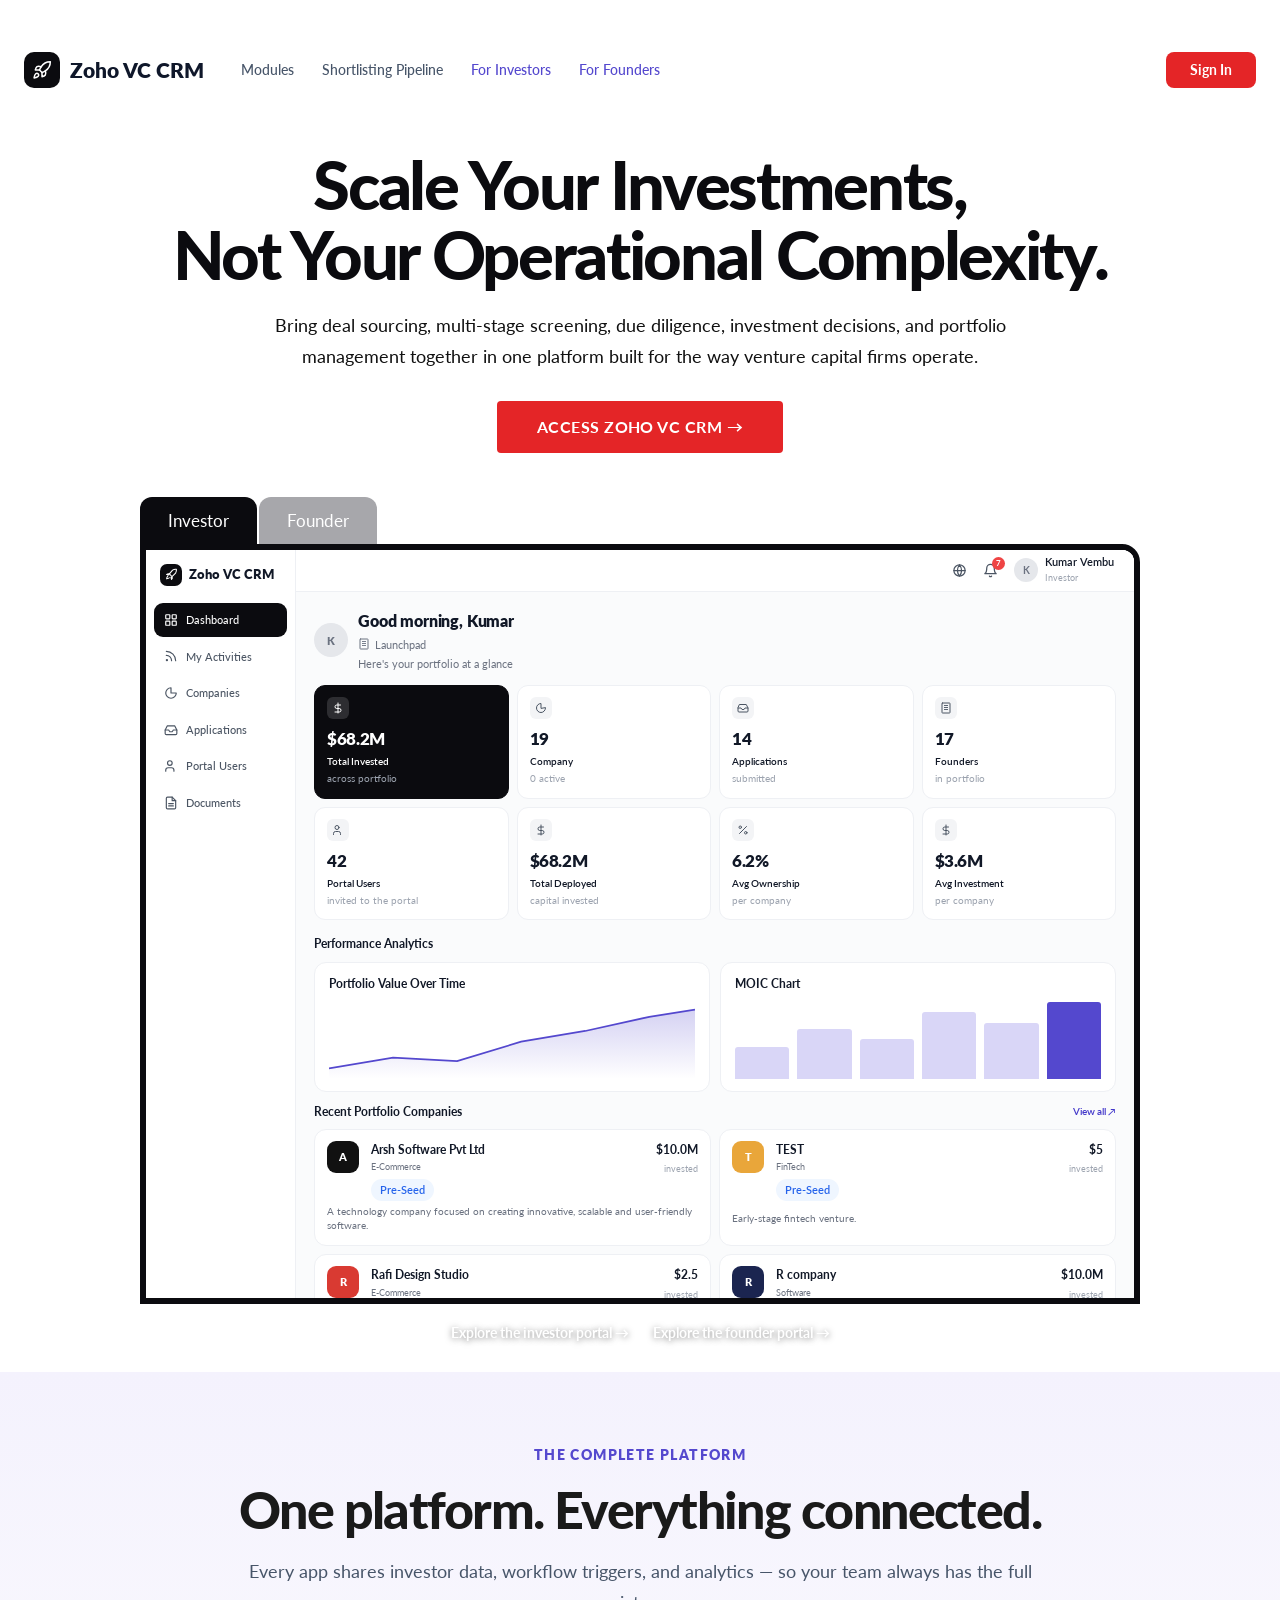
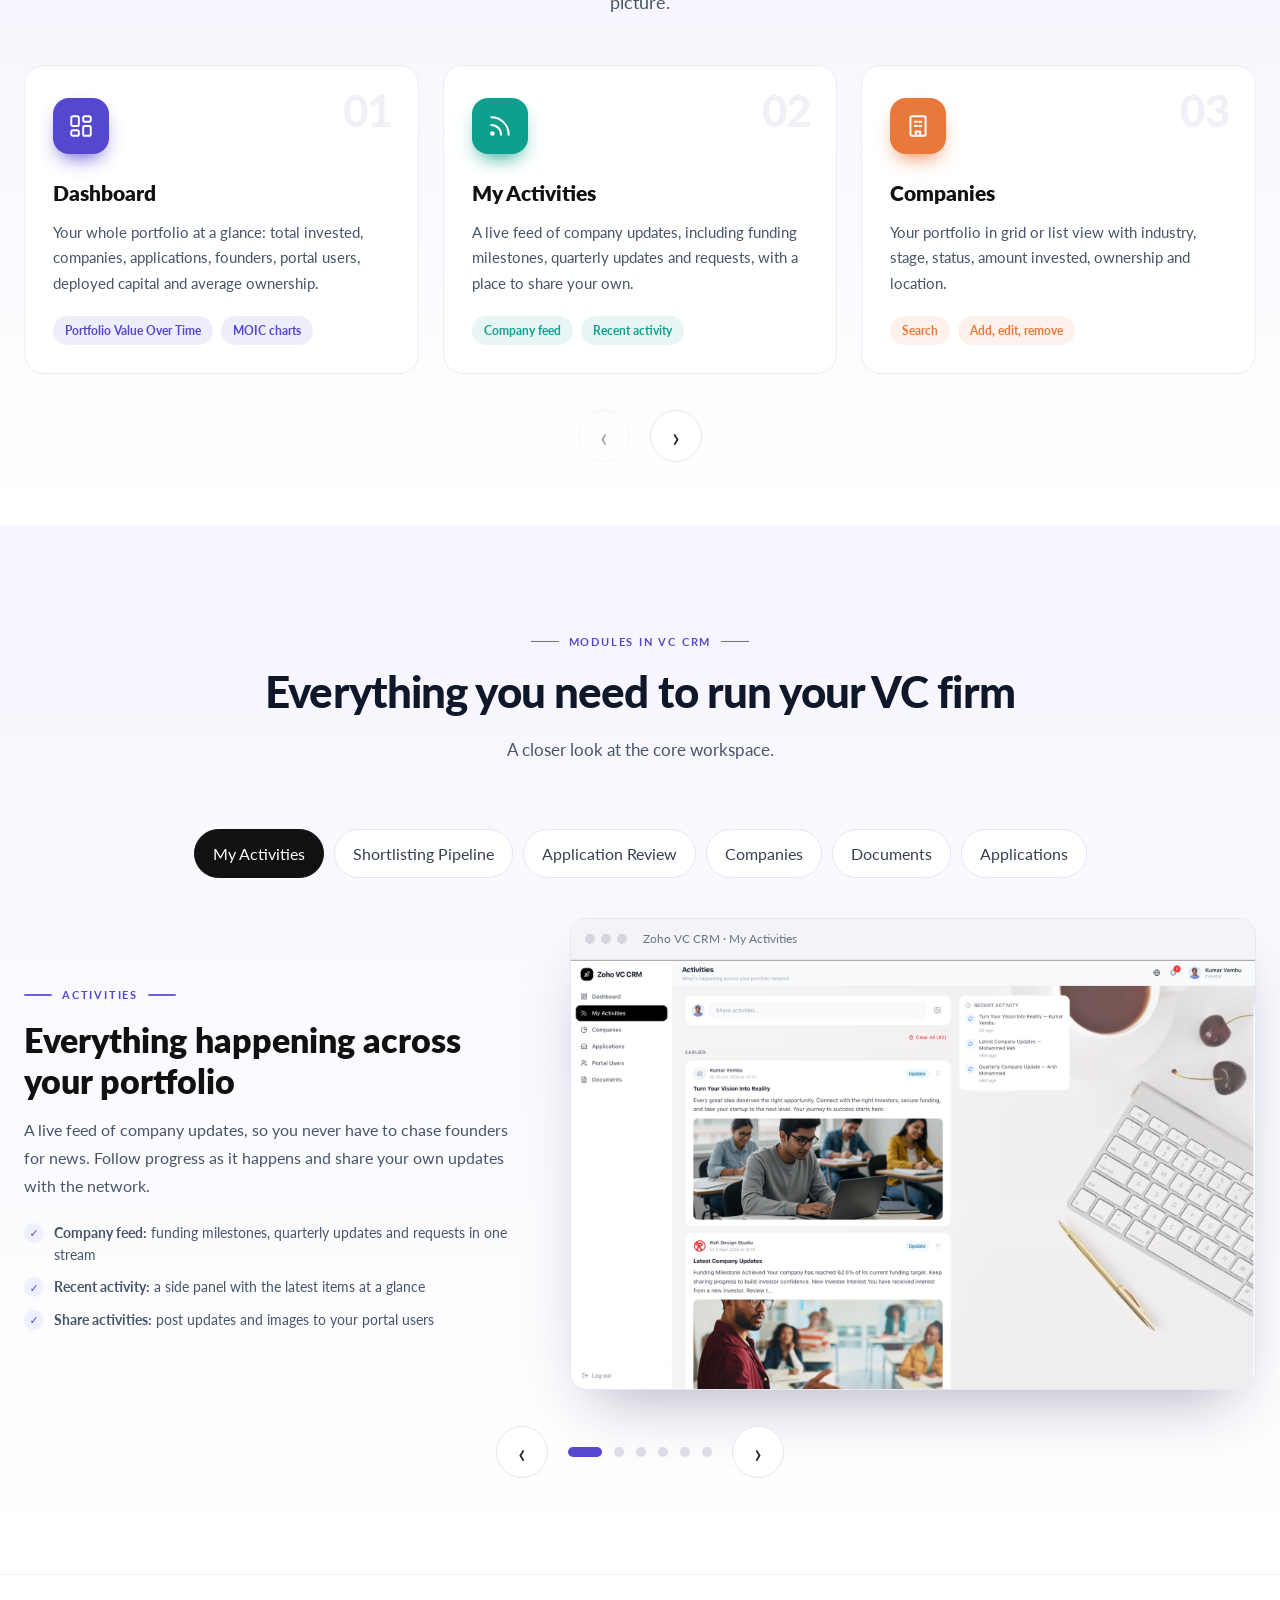
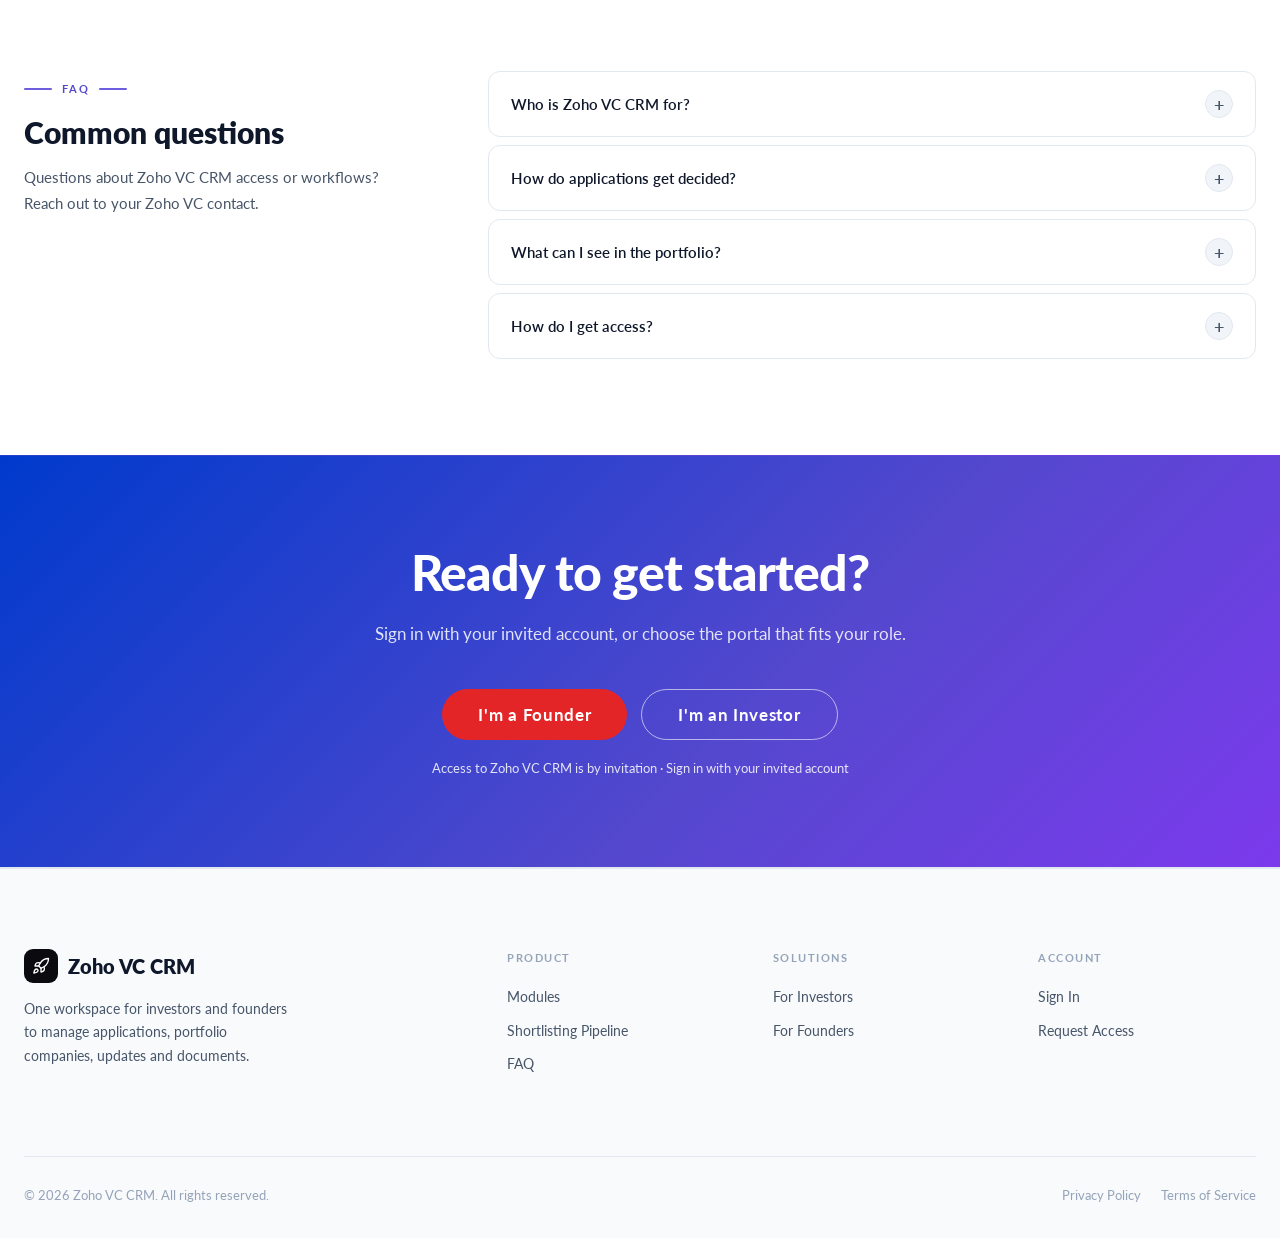
==== index.html @ ffb7dbb5 "Show all modules in horizontal carousel under One platform heading Co-Authored-By: Claude Sonnet 5.5" ====
<!DOCTYPE html>
<html lang="en">
<head>
  <meta charset="UTF-8" />
  <meta name="viewport" content="width=device-width, initial-scale=1.0" />
  <title>Zoho VC CRM — Investor & Founder Portal</title>
  <meta name="description" content="Zoho VC CRM brings applications, a three-level shortlisting pipeline, portfolio companies, activities and documents into one workspace for investors and founders." />
  <link rel="preconnect" href="https://fonts.googleapis.com" />
  <link rel="preconnect" href="https://fonts.gstatic.com" crossorigin />
  <link href="https://fonts.googleapis.com/css2?family=Lato:wght@300;400;700;900&family=Inter:wght@400;500;600;700;800&display=swap" rel="stylesheet" />
  <link rel="stylesheet" href="styles.css?v=13" />
  <link rel="stylesheet" href="product.css?v=13" />
  <link rel="stylesheet" href="theme.css?v=15" />
</head>
<body class="">
<header class="navbar" role="banner">
  <div class="container nav-inner">
    <a href="index.html" class="nav-logo"><span class="nav-logo-mark"><svg viewBox="0 0 24 24" fill="none" stroke="#fff" stroke-width="1.8" stroke-linecap="round" stroke-linejoin="round"><path d="M4.5 16.5c-1.5 1.3-2 5-2 5s3.7-.5 5-2c.7-.8.7-2.1-.1-2.9a2.2 2.2 0 0 0-2.9-.1z"/><path d="m12 15-3-3a22 22 0 0 1 2-3.9A12.9 12.9 0 0 1 22 2c0 2.7-.8 7.5-6 11a22 22 0 0 1-4 2z"/><path d="M9 12H4s.6-3 2-4c1.6-1.1 5 0 5 0M12 15v5s3-.6 4-2c1.1-1.6 0-5 0-5"/></svg></span>Zoho VC CRM</a>
    <nav class="nav-links" aria-label="Main navigation">
      <a href="index.html#modules" class="nav-link">Modules</a>
      <a href="index.html#modules" class="nav-link">Shortlisting Pipeline</a>
      <a href="investors.html" class="nav-link investor">For Investors</a>
      <a href="founders.html" class="nav-link founder">For Founders</a>
    </nav>
    <div class="nav-actions">
      <a href="#" class="btn btn-primary">Sign In</a>
    </div>
    <button class="nav-hamburger" aria-label="Open navigation" aria-expanded="false"><span></span><span></span><span></span></button>
  </div>
</header>
<div class="mobile-drawer" aria-hidden="true">
  <a href="index.html#modules" class="mobile-nav-link">Modules</a>
  <a href="index.html#modules" class="mobile-nav-link">Shortlisting Pipeline</a>
  <a href="investors.html" class="mobile-nav-link">For Investors</a>
  <a href="founders.html" class="mobile-nav-link">For Founders</a>
  <div class="mobile-divider"></div>
  <div class="mobile-actions"><a href="#" class="btn btn-primary">Sign In</a></div>
</div>

<section class="hero hero-photo" aria-labelledby="hero-title"><div class="container">
  <div class="hero-copy hero-center">
    <h1 class="hero-title" id="hero-title">Scale Your Investments,<br>Not Your Operational Complexity.</h1>
    <p class="hero-desc">Bring deal sourcing, multi-stage screening, due diligence, investment decisions, and portfolio management together in one platform built for the way venture capital firms operate.</p>
    <div class="hero-actions"><a href="https://zohovccrm.onslate.in/" target="_blank" rel="noopener" class="btn btn-primary btn-lg">ACCESS ZOHO VC CRM &rarr;</a></div>
  </div>
  <div class="hero-showcase">
    <div class="hero-tabs" role="tablist"><button type="button" class="on" data-hero-tab="inv">Investor</button><button type="button" data-hero-tab="fnd">Founder</button></div>
    <div class="hero-frame"><div data-hero-panel="inv"><div class="vc"><aside class="vc-side"><div class="vc-brand"><span class="vc-logo"><svg viewBox="0 0 24 24" width="13" height="13" fill="none" stroke="#fff" stroke-width="2" stroke-linecap="round" stroke-linejoin="round" aria-hidden="true"><path d="M5 15c-1.5 1.3-2 5-2 5s3.7-.5 5-2M14 4c3-2 7-1.5 7-1.5S21.5 6.5 19.5 9.5L13 16l-5-5zM9 11l-3-.5L3 12l4 1M13 16l.5 3L12 21l-1-4"/></svg></span>Zoho VC CRM</div><div class="vc-nav on"><svg viewBox="0 0 24 24" width="14" height="14" fill="none" stroke="currentColor" stroke-width="2" stroke-linecap="round" stroke-linejoin="round" aria-hidden="true"><rect x="3" y="3" width="7" height="7" rx="1"/><rect x="14" y="3" width="7" height="7" rx="1"/><rect x="3" y="14" width="7" height="7" rx="1"/><rect x="14" y="14" width="7" height="7" rx="1"/></svg>Dashboard</div><div class="vc-nav"><svg viewBox="0 0 24 24" width="14" height="14" fill="none" stroke="currentColor" stroke-width="2" stroke-linecap="round" stroke-linejoin="round" aria-hidden="true"><path d="M4 11a9 9 0 019 9M4 4a16 16 0 0116 16"/><circle cx="5" cy="19" r="1"/></svg>My Activities</div><div class="vc-nav"><svg viewBox="0 0 24 24" width="14" height="14" fill="none" stroke="currentColor" stroke-width="2" stroke-linecap="round" stroke-linejoin="round" aria-hidden="true"><path d="M21 12A9 9 0 1112 3v9z"/></svg>Companies</div><div class="vc-nav"><svg viewBox="0 0 24 24" width="14" height="14" fill="none" stroke="currentColor" stroke-width="2" stroke-linecap="round" stroke-linejoin="round" aria-hidden="true"><path d="M22 12h-6l-2 3h-4l-2-3H2"/><path d="M5.5 5h13l3.5 7v6a2 2 0 01-2 2H4a2 2 0 01-2-2v-6z"/></svg>Applications</div><div class="vc-nav"><svg viewBox="0 0 24 24" width="14" height="14" fill="none" stroke="currentColor" stroke-width="2" stroke-linecap="round" stroke-linejoin="round" aria-hidden="true"><path d="M17 21v-2a4 4 0 00-4-4H7a4 4 0 00-4 4v2"/><circle cx="10" cy="7" r="4"/></svg>Portal Users</div><div class="vc-nav"><svg viewBox="0 0 24 24" width="14" height="14" fill="none" stroke="currentColor" stroke-width="2" stroke-linecap="round" stroke-linejoin="round" aria-hidden="true"><path d="M14 2H6a2 2 0 00-2 2v16a2 2 0 002 2h12a2 2 0 002-2V8z"/><path d="M14 2v6h6M8 13h8M8 17h8"/></svg>Documents</div><div class="vc-logout"><svg viewBox="0 0 24 24" width="14" height="14" fill="none" stroke="currentColor" stroke-width="2" stroke-linecap="round" stroke-linejoin="round" aria-hidden="true"><path d="M9 21H5a2 2 0 01-2-2V5a2 2 0 012-2h4M16 17l5-5-5-5M21 12H9"/></svg>Log out</div></aside><div class="vc-main"><div class="vc-top"><span class="vc-ico"><svg viewBox="0 0 24 24" width="15" height="15" fill="none" stroke="currentColor" stroke-width="2" stroke-linecap="round" stroke-linejoin="round" aria-hidden="true"><circle cx="12" cy="12" r="9"/><path d="M3 12h18M12 3a14 14 0 010 18M12 3a14 14 0 000 18"/></svg></span><span class="vc-ico"><svg viewBox="0 0 24 24" width="15" height="15" fill="none" stroke="currentColor" stroke-width="2" stroke-linecap="round" stroke-linejoin="round" aria-hidden="true"><path d="M18 8a6 6 0 10-12 0c0 7-3 9-3 9h18s-3-2-3-9M13.7 21a2 2 0 01-3.4 0"/></svg><span class="vc-badge">7</span></span><span class="vc-user"><span class="vc-av">K</span><span><b>Kumar Vembu</b><small>Investor</small></span></span></div>
<div class="vc-body"><div class="vc-greet"><span class="vc-avbig">K</span><div><h4>Good morning, Kumar</h4><p><svg viewBox="0 0 24 24" width="12" height="12" fill="none" stroke="currentColor" stroke-width="2" stroke-linecap="round" stroke-linejoin="round" aria-hidden="true"><rect x="4" y="2" width="16" height="20" rx="1"/><path d="M9 7h2M13 7h2M9 11h2M13 11h2M9 15h2M13 15h2"/></svg>Launchpad</p><p class="vc-g2">Here's your portfolio at a glance</p></div></div>
<div class="vc-kpis"><div class="vc-kpi dark"><span class="vc-kicon"><svg viewBox="0 0 24 24" width="12" height="12" fill="none" stroke="currentColor" stroke-width="2" stroke-linecap="round" stroke-linejoin="round" aria-hidden="true"><path d="M12 2v20M17 6H9.5a3.5 3.5 0 000 7h5a3.5 3.5 0 010 7H6"/></svg></span><b>$68.2M</b><em>Total Invested</em><span>across portfolio</span></div><div class="vc-kpi"><span class="vc-kicon"><svg viewBox="0 0 24 24" width="12" height="12" fill="none" stroke="currentColor" stroke-width="2" stroke-linecap="round" stroke-linejoin="round" aria-hidden="true"><path d="M21 12A9 9 0 1112 3v9z"/></svg></span><b>19</b><em>Company</em><span>0 active</span></div><div class="vc-kpi"><span class="vc-kicon"><svg viewBox="0 0 24 24" width="12" height="12" fill="none" stroke="currentColor" stroke-width="2" stroke-linecap="round" stroke-linejoin="round" aria-hidden="true"><path d="M22 12h-6l-2 3h-4l-2-3H2"/><path d="M5.5 5h13l3.5 7v6a2 2 0 01-2 2H4a2 2 0 01-2-2v-6z"/></svg></span><b>14</b><em>Applications</em><span>submitted</span></div><div class="vc-kpi"><span class="vc-kicon"><svg viewBox="0 0 24 24" width="12" height="12" fill="none" stroke="currentColor" stroke-width="2" stroke-linecap="round" stroke-linejoin="round" aria-hidden="true"><rect x="4" y="2" width="16" height="20" rx="1"/><path d="M9 7h2M13 7h2M9 11h2M13 11h2M9 15h2M13 15h2"/></svg></span><b>17</b><em>Founders</em><span>in portfolio</span></div><div class="vc-kpi"><span class="vc-kicon"><svg viewBox="0 0 24 24" width="12" height="12" fill="none" stroke="currentColor" stroke-width="2" stroke-linecap="round" stroke-linejoin="round" aria-hidden="true"><path d="M17 21v-2a4 4 0 00-4-4H7a4 4 0 00-4 4v2"/><circle cx="10" cy="7" r="4"/></svg></span><b>42</b><em>Portal Users</em><span>invited to the portal</span></div><div class="vc-kpi"><span class="vc-kicon"><svg viewBox="0 0 24 24" width="12" height="12" fill="none" stroke="currentColor" stroke-width="2" stroke-linecap="round" stroke-linejoin="round" aria-hidden="true"><path d="M12 2v20M17 6H9.5a3.5 3.5 0 000 7h5a3.5 3.5 0 010 7H6"/></svg></span><b>$68.2M</b><em>Total Deployed</em><span>capital invested</span></div><div class="vc-kpi"><span class="vc-kicon"><svg viewBox="0 0 24 24" width="12" height="12" fill="none" stroke="currentColor" stroke-width="2" stroke-linecap="round" stroke-linejoin="round" aria-hidden="true"><path d="M19 5L5 19"/><circle cx="6.5" cy="6.5" r="2.5"/><circle cx="17.5" cy="17.5" r="2.5"/></svg></span><b>6.2%</b><em>Avg Ownership</em><span>per company</span></div><div class="vc-kpi"><span class="vc-kicon"><svg viewBox="0 0 24 24" width="12" height="12" fill="none" stroke="currentColor" stroke-width="2" stroke-linecap="round" stroke-linejoin="round" aria-hidden="true"><path d="M12 2v20M17 6H9.5a3.5 3.5 0 000 7h5a3.5 3.5 0 010 7H6"/></svg></span><b>$3.6M</b><em>Avg Investment</em><span>per company</span></div></div>
<div class="vc-h plain">Performance Analytics</div>
<div class="vc-two even"><div class="vc-card"><div class="vc-ch"><span>Portfolio Value Over Time</span></div>
<svg class="vc-chart" viewBox="0 0 400 90" preserveAspectRatio="none"><defs><linearGradient id="vg2" x1="0" y1="0" x2="0" y2="1"><stop offset="0" stop-color="#5448CE" stop-opacity=".25"/><stop offset="1" stop-color="#5448CE" stop-opacity="0"/></linearGradient></defs><path d="M0 78 L70 66 L140 70 L210 48 L280 36 L350 20 L400 12 L400 90 L0 90Z" fill="url(#vg2)"/><path d="M0 78 L70 66 L140 70 L210 48 L280 36 L350 20 L400 12" fill="none" stroke="#5448CE" stroke-width="2"/></svg></div>
<div class="vc-card"><div class="vc-ch"><span>MOIC Chart</span></div><div class="vc-bars moic"><i style="height:40%"></i><i style="height:62%"></i><i style="height:50%"></i><i style="height:84%"></i><i style="height:70%"></i><i class="hot" style="height:96%"></i></div></div></div>
<div class="vc-h plain">Recent Portfolio Companies<a>View all ↗</a></div>
<div class="vc-cos"><div class="vc-co"><span class="vc-cl" style="background:#111">A</span><div class="vc-cm"><b>Arsh Software Pvt Ltd</b><small>E-Commerce</small><span class="tag preseed">Pre-Seed</span></div><div class="vc-amt"><b>$10.0M</b><small>invested</small></div><p>A technology company focused on creating innovative, scalable and user-friendly software.</p></div><div class="vc-co"><span class="vc-cl" style="background:#E9A63A">T</span><div class="vc-cm"><b>TEST</b><small>FinTech</small><span class="tag preseed">Pre-Seed</span></div><div class="vc-amt"><b>$5</b><small>invested</small></div><p>Early-stage fintech venture.</p></div><div class="vc-co"><span class="vc-cl" style="background:#D93A32">R</span><div class="vc-cm"><b>Rafi Design Studio</b><small>E-Commerce</small><span class="tag seriesa">Series A</span></div><div class="vc-amt"><b>$2.5</b><small>invested</small></div><p>A creative design studio building strong, modern and memorable digital experiences.</p></div><div class="vc-co"><span class="vc-cl" style="background:#1B2550">R</span><div class="vc-cm"><b>R company</b><small>Software</small><span class="tag preseed">Pre-Seed</span></div><div class="vc-amt"><b>$10.0M</b><small>invested</small></div><p>A software company creating innovative digital products and solutions.</p></div></div>
</div></div></div></div><div data-hero-panel="fnd" hidden><div class="vc"><aside class="vc-side"><div class="vc-brand"><span class="vc-logo"><svg viewBox="0 0 24 24" width="13" height="13" fill="none" stroke="#fff" stroke-width="2" stroke-linecap="round" stroke-linejoin="round" aria-hidden="true"><path d="M5 15c-1.5 1.3-2 5-2 5s3.7-.5 5-2M14 4c3-2 7-1.5 7-1.5S21.5 6.5 19.5 9.5L13 16l-5-5zM9 11l-3-.5L3 12l4 1M13 16l.5 3L12 21l-1-4"/></svg></span>Zoho VC CRM</div><div class="vc-nav on"><svg viewBox="0 0 24 24" width="14" height="14" fill="none" stroke="currentColor" stroke-width="2" stroke-linecap="round" stroke-linejoin="round" aria-hidden="true"><path d="M3 11l9-8 9 8v10a1 1 0 01-1 1h-5v-7H9v7H4a1 1 0 01-1-1z"/></svg>Dashboard</div><div class="vc-nav"><svg viewBox="0 0 24 24" width="14" height="14" fill="none" stroke="currentColor" stroke-width="2" stroke-linecap="round" stroke-linejoin="round" aria-hidden="true"><path d="M4 11a9 9 0 019 9M4 4a16 16 0 0116 16"/><circle cx="5" cy="19" r="1"/></svg>My Activities</div><div class="vc-nav"><svg viewBox="0 0 24 24" width="14" height="14" fill="none" stroke="currentColor" stroke-width="2" stroke-linecap="round" stroke-linejoin="round" aria-hidden="true"><path d="M22 12h-6l-2 3h-4l-2-3H2"/><path d="M5.5 5h13l3.5 7v6a2 2 0 01-2 2H4a2 2 0 01-2-2v-6z"/></svg>Applications</div><div class="vc-nav"><svg viewBox="0 0 24 24" width="14" height="14" fill="none" stroke="currentColor" stroke-width="2" stroke-linecap="round" stroke-linejoin="round" aria-hidden="true"><rect x="4" y="2" width="16" height="20" rx="1"/><path d="M9 7h2M13 7h2M9 11h2M13 11h2M9 15h2M13 15h2"/></svg>Company</div><div class="vc-nav"><svg viewBox="0 0 24 24" width="14" height="14" fill="none" stroke="currentColor" stroke-width="2" stroke-linecap="round" stroke-linejoin="round" aria-hidden="true"><path d="M14 2H6a2 2 0 00-2 2v16a2 2 0 002 2h12a2 2 0 002-2V8z"/><path d="M14 2v6h6M8 13h8M8 17h8"/></svg>Documents</div><div class="vc-logout"><svg viewBox="0 0 24 24" width="14" height="14" fill="none" stroke="currentColor" stroke-width="2" stroke-linecap="round" stroke-linejoin="round" aria-hidden="true"><path d="M9 21H5a2 2 0 01-2-2V5a2 2 0 012-2h4M16 17l5-5-5-5M21 12H9"/></svg>Log out</div></aside><div class="vc-main"><div class="vc-top"><span class="vc-ico"><svg viewBox="0 0 24 24" width="15" height="15" fill="none" stroke="currentColor" stroke-width="2" stroke-linecap="round" stroke-linejoin="round" aria-hidden="true"><circle cx="12" cy="12" r="9"/><path d="M3 12h18M12 3a14 14 0 010 18M12 3a14 14 0 000 18"/></svg></span><span class="vc-ico"><svg viewBox="0 0 24 24" width="15" height="15" fill="none" stroke="currentColor" stroke-width="2" stroke-linecap="round" stroke-linejoin="round" aria-hidden="true"><path d="M18 8a6 6 0 10-12 0c0 7-3 9-3 9h18s-3-2-3-9M13.7 21a2 2 0 01-3.4 0"/></svg></span><span class="vc-user"><span class="vc-av">M</span><span><b>Mohammed Rafi</b><small>Founder</small></span></span></div>
<div class="vc-body"><div class="vc-greet"><span class="vc-avbig">M</span><div><h4>Good morning, Mohammed 👋</h4><p><svg viewBox="0 0 24 24" width="12" height="12" fill="none" stroke="currentColor" stroke-width="2" stroke-linecap="round" stroke-linejoin="round" aria-hidden="true"><rect x="4" y="2" width="16" height="20" rx="1"/><path d="M9 7h2M13 7h2M9 11h2M13 11h2M9 15h2M13 15h2"/></svg>Rafi Design Studio</p></div><span class="vc-btn"><svg viewBox="0 0 24 24" width="12" height="12" fill="none" stroke="currentColor" stroke-width="2" stroke-linecap="round" stroke-linejoin="round" aria-hidden="true"><path d="M12 20h9M16.5 3.5a2.1 2.1 0 013 3L7 19l-4 1 1-4z"/></svg>Update KPIs</span></div>
<div class="vc-kpis"><div class="vc-kpi dark"><b>$500K</b><em>MRR</em><span>monthly recurring revenue</span></div><div class="vc-kpi"><b>12 mo</b><em>Runway</em><span>months of cash left</span></div><div class="vc-kpi"><b>$5.0M</b><em>Total Raised</em><span>capital raised to date</span></div><div class="vc-kpi"><b>$120K</b><em>Burn Rate</em><span>per month</span></div><div class="vc-kpi"><b>50</b><em>Customers</em><span>active paying customers</span></div><div class="vc-kpi"><b>10%</b><em>MoM Growth</em><span>revenue growth month-on-month</span></div><div class="vc-kpi"><b>5.5%</b><em>Churn</em><span>monthly churn rate</span></div><div class="vc-kpi"><b>20 people</b><em>Team Size</em><span>full-time employees</span></div></div>
<div class="vc-h"><svg viewBox="0 0 24 24" width="13" height="13" fill="none" stroke="#5448CE" stroke-width="2" stroke-linecap="round" stroke-linejoin="round" aria-hidden="true"><path d="M12 3l1.9 5.1L19 10l-5.1 1.9L12 17l-1.9-5.1L5 10l5.1-1.9zM19 16l.8 2.2L22 19l-2.2.8L19 22l-.8-2.2L16 19l2.2-.8z"/></svg>AI Insights<i>AI</i></div>
<div class="vc-insrow"><div class="vc-ins amber"><span><svg viewBox="0 0 24 24" width="13" height="13" fill="none" stroke="currentColor" stroke-width="2" stroke-linecap="round" stroke-linejoin="round" aria-hidden="true"><circle cx="12" cy="12" r="9"/><circle cx="12" cy="12" r="5"/><circle cx="12" cy="12" r="1"/></svg></span><div><b>Runway is moderate</b><p>12 months of runway remaining. Consider starting to prepare fundraising materials.</p></div></div><div class="vc-ins blue"><span><svg viewBox="0 0 24 24" width="13" height="13" fill="none" stroke="currentColor" stroke-width="2" stroke-linecap="round" stroke-linejoin="round" aria-hidden="true"><circle cx="12" cy="12" r="9"/><circle cx="12" cy="12" r="5"/><circle cx="12" cy="12" r="1"/></svg></span><div><b>MRR: $500K</b><p>Keep tracking MRR. Consistent growth is the strongest signal for investors.</p></div></div><div class="vc-ins green"><span><svg viewBox="0 0 24 24" width="13" height="13" fill="none" stroke="currentColor" stroke-width="2" stroke-linecap="round" stroke-linejoin="round" aria-hidden="true"><path d="M3 17l6-6 4 4 8-8M17 7h4v4"/></svg></span><div><b>Monthly burn: $120K</b><p>Track this closely and look for efficiency gains where possible.</p></div></div></div>
<div class="vc-two"><div class="vc-card"><div class="vc-ch"><span><svg viewBox="0 0 24 24" width="13" height="13" fill="none" stroke="#5448CE" stroke-width="2" stroke-linecap="round" stroke-linejoin="round" aria-hidden="true"><path d="M3 17l6-6 4 4 8-8M17 7h4v4"/></svg>Total Raised</span><b>$5.0M</b></div><p class="vc-sub">Cumulative capital raised · last 6 months</p>
<svg class="vc-chart" viewBox="0 0 400 90" preserveAspectRatio="none"><defs><linearGradient id="vg1" x1="0" y1="0" x2="0" y2="1"><stop offset="0" stop-color="#5448CE" stop-opacity=".25"/><stop offset="1" stop-color="#5448CE" stop-opacity="0"/></linearGradient></defs><path d="M0 80 L80 70 L160 58 L240 44 L320 28 L400 10 L400 90 L0 90Z" fill="url(#vg1)"/><path d="M0 80 L80 70 L160 58 L240 44 L320 28 L400 10" fill="none" stroke="#5448CE" stroke-width="2"/></svg><div class="vc-mo"><span>Jan</span><span>Feb</span><span>Mar</span><span>Apr</span><span>May</span><span>Jun</span></div></div>
<div class="vc-card"><div class="vc-ch"><span><svg viewBox="0 0 24 24" width="13" height="13" fill="none" stroke="#5448CE" stroke-width="2" stroke-linecap="round" stroke-linejoin="round" aria-hidden="true"><circle cx="12" cy="12" r="9"/><circle cx="12" cy="12" r="5"/><circle cx="12" cy="12" r="1"/></svg>Milestones</span></div><div class="vc-input">Add a milestone…</div><p class="vc-empty">No milestones yet</p></div></div>
<div class="vc-two"><div class="vc-card"><div class="vc-ch"><span><svg viewBox="0 0 24 24" width="13" height="13" fill="none" stroke="#E8793A" stroke-width="2" stroke-linecap="round" stroke-linejoin="round" aria-hidden="true"><path d="M12 22c4 0 7-3 7-7 0-4-3-6-4-10-3 2-5 5-5 8-1-1-2-2-2-4-2 2-3 4-3 6 0 4 3 7 7 7z"/></svg>Burn Rate</span><b>$120K/mo</b></div><p class="vc-sub">Monthly cash burn · last 6 months</p>
<div class="vc-bars"><i style="height:48%"></i><i style="height:58%"></i><i style="height:68%"></i><i style="height:76%"></i><i style="height:88%"></i><i class="hot" style="height:82%"></i></div><div class="vc-mo"><span>Jan</span><span>Feb</span><span>Mar</span><span>Apr</span><span>May</span><span>Jun</span></div></div>
<div class="vc-card"><div class="vc-ch"><span><svg viewBox="0 0 24 24" width="13" height="13" fill="none" stroke="#E8793A" stroke-width="2" stroke-linecap="round" stroke-linejoin="round" aria-hidden="true"><path d="M12 22c4 0 7-3 7-7 0-4-3-6-4-10-3 2-5 5-5 8-1-1-2-2-2-4-2 2-3 4-3 6 0 4 3 7 7 7z"/></svg>Quick Actions</span></div><ul class="vc-qa"><li><svg viewBox="0 0 24 24" width="12" height="12" fill="none" stroke="currentColor" stroke-width="2" stroke-linecap="round" stroke-linejoin="round" aria-hidden="true"><path d="M13 2L4 14h7l-1 8 9-12h-7z"/></svg>Post an update</li><li><svg viewBox="0 0 24 24" width="12" height="12" fill="none" stroke="currentColor" stroke-width="2" stroke-linecap="round" stroke-linejoin="round" aria-hidden="true"><path d="M13 2L4 14h7l-1 8 9-12h-7z"/></svg>View Activities</li><li><svg viewBox="0 0 24 24" width="12" height="12" fill="none" stroke="currentColor" stroke-width="2" stroke-linecap="round" stroke-linejoin="round" aria-hidden="true"><path d="M17 21v-2a4 4 0 00-4-4H7a4 4 0 00-4 4v2"/><circle cx="10" cy="7" r="4"/></svg>Company</li><li><svg viewBox="0 0 24 24" width="12" height="12" fill="none" stroke="currentColor" stroke-width="2" stroke-linecap="round" stroke-linejoin="round" aria-hidden="true"><path d="M12 2v20M17 6H9.5a3.5 3.5 0 000 7h5a3.5 3.5 0 010 7H6"/></svg>Upload Document</li></ul></div></div>
</div></div></div></div></div>
  <p class="hero-links"><a href="investors.html">Explore the investor portal &rarr;</a> <a href="founders.html">Explore the founder portal &rarr;</a></p>
  </div>
</div>
</section>

<section class="bundle-section" aria-label="The complete platform"><div class="container">
  <div class="bundle-head"><div class="bundle-eyebrow">The complete platform</div><h2 class="bundle-heading">One platform. Everything connected.</h2><p class="bundle-sub">Every app shares investor data, workflow triggers, and analytics &mdash; so your team always has the full picture.</p></div>
  <div class="bundle-viewport"><div class="bundle-track" id="bundle-track"><article class="mx-card" data-animate style="--c:#5448CE"><span class="mx-num">01</span><span class="mx-icon"><svg viewBox="0 0 24 24" width="26" height="26" fill="none" stroke="#fff" stroke-width="1.8" stroke-linecap="round" stroke-linejoin="round" aria-hidden="true"><rect x="3" y="3" width="7" height="9" rx="1.5"/><rect x="14" y="3" width="7" height="5" rx="1.5"/><rect x="14" y="12" width="7" height="9" rx="1.5"/><rect x="3" y="16" width="7" height="5" rx="1.5"/></svg></span><h3>Dashboard</h3><p>Your whole portfolio at a glance: total invested, companies, applications, founders, portal users, deployed capital and average ownership.</p><div class="mx-tags"><span>Portfolio Value Over Time</span><span>MOIC charts</span></div></article><article class="mx-card" data-animate style="--c:#0E9F8E"><span class="mx-num">02</span><span class="mx-icon"><svg viewBox="0 0 24 24" width="26" height="26" fill="none" stroke="#fff" stroke-width="1.8" stroke-linecap="round" stroke-linejoin="round" aria-hidden="true"><path d="M4 11a9 9 0 019 9M4 4a16 16 0 0116 16"/><circle cx="5" cy="19" r="1.2"/></svg></span><h3>My Activities</h3><p>A live feed of company updates, including funding milestones, quarterly updates and requests, with a place to share your own.</p><div class="mx-tags"><span>Company feed</span><span>Recent activity</span></div></article><article class="mx-card" data-animate style="--c:#E8793A"><span class="mx-num">03</span><span class="mx-icon"><svg viewBox="0 0 24 24" width="26" height="26" fill="none" stroke="#fff" stroke-width="1.8" stroke-linecap="round" stroke-linejoin="round" aria-hidden="true"><rect x="5" y="3" width="14" height="18" rx="1.5"/><path d="M9 8h2M13 8h2M9 12h2M13 12h2M10 21v-4h4v4"/></svg></span><h3>Companies</h3><p>Your portfolio in grid or list view with industry, stage, status, amount invested, ownership and location.</p><div class="mx-tags"><span>Search</span><span>Add, edit, remove</span></div></article><article class="mx-card" data-animate style="--c:#7C3AED"><span class="mx-num">04</span><span class="mx-icon"><svg viewBox="0 0 24 24" width="26" height="26" fill="none" stroke="#fff" stroke-width="1.8" stroke-linecap="round" stroke-linejoin="round" aria-hidden="true"><path d="M22 12h-6l-2 3h-4l-2-3H2"/><path d="M5.5 5h13L22 12v6a2 2 0 01-2 2H4a2 2 0 01-2-2v-6z"/></svg></span><h3>Applications</h3><p>The Investment Decision queue. Filter by All, Ready for Decision, Approved or Rejected and open any application for the full review.</p><div class="mx-tags"><span>3 review levels</span><span>Final decision</span></div></article><article class="mx-card" data-animate style="--c:#2C6AA0"><span class="mx-num">05</span><span class="mx-icon"><svg viewBox="0 0 24 24" width="26" height="26" fill="none" stroke="#fff" stroke-width="1.8" stroke-linecap="round" stroke-linejoin="round" aria-hidden="true"><circle cx="9" cy="8" r="3.5"/><path d="M2.5 20v-1.5A4.5 4.5 0 017 14h4a4.5 4.5 0 014.5 4.5V20"/><path d="M16 4.5a3.5 3.5 0 010 7M21.5 20v-1.5a4.5 4.5 0 00-3-4.2"/></svg></span><h3>Portal Users</h3><p>Manage the founders and users invited to the Zoho VC CRM portal, with invite-only access.</p><div class="mx-tags"><span>Invite founders</span><span>Access control</span></div></article><article class="mx-card" data-animate style="--c:#D6336C"><span class="mx-num">06</span><span class="mx-icon"><svg viewBox="0 0 24 24" width="26" height="26" fill="none" stroke="#fff" stroke-width="1.8" stroke-linecap="round" stroke-linejoin="round" aria-hidden="true"><path d="M14 3H7a2 2 0 00-2 2v14a2 2 0 002 2h10a2 2 0 002-2V8z"/><path d="M14 3v5h5M9 13h6M9 17h4"/></svg></span><h3>Documents</h3><p>Keep company documents in one place and request additional documents from founders during review.</p><div class="mx-tags"><span>Central library</span><span>Document requests</span></div></article><article class="mx-card" data-animate style="--c:#E0457B"><span class="mx-num">07</span><span class="mx-icon"><svg viewBox="0 0 24 24" width="26" height="26" fill="none" stroke="#fff" stroke-width="1.8" stroke-linecap="round" stroke-linejoin="round" aria-hidden="true"><path d="M3 11v3l14 5V6L3 11z"/><path d="M7 13v5a2 2 0 004 0v-3"/></svg></span><h3>Marketing</h3><p>Reach founders and your network with campaigns and measure which channels bring in the right deal flow.</p><div class="mx-tags"><span>Campaigns</span><span>Email</span></div></article><article class="mx-card" data-animate style="--c:#2D8A4E"><span class="mx-num">08</span><span class="mx-icon"><svg viewBox="0 0 24 24" width="26" height="26" fill="none" stroke="#fff" stroke-width="1.8" stroke-linecap="round" stroke-linejoin="round" aria-hidden="true"><path d="M4 13v-1a8 8 0 0116 0v1"/><rect x="3" y="13" width="4" height="6" rx="1.5"/><rect x="17" y="13" width="4" height="6" rx="1.5"/><path d="M19 19a4 4 0 01-4 3h-2"/></svg></span><h3>Help Desk</h3><p>Handle founder and portal-user queries in one place, so nothing goes unanswered.</p><div class="mx-tags"><span>Tickets</span><span>Shared inbox</span></div></article><article class="mx-card" data-animate style="--c:#D64545"><span class="mx-num">09</span><span class="mx-icon"><svg viewBox="0 0 24 24" width="26" height="26" fill="none" stroke="#fff" stroke-width="1.8" stroke-linecap="round" stroke-linejoin="round" aria-hidden="true"><path d="M21 12a8 8 0 01-11.6 7.1L4 20l1-4.6A8 8 0 1121 12z"/><path d="M9 12h.01M12 12h.01M15 12h.01"/></svg></span><h3>Live Chat</h3><p>Talk to founders and visitors on your site in real time and turn conversations into leads.</p><div class="mx-tags"><span>Real-time</span><span>Visitor tracking</span></div></article><article class="mx-card" data-animate style="--c:#C2358E"><span class="mx-num">10</span><span class="mx-icon"><svg viewBox="0 0 24 24" width="26" height="26" fill="none" stroke="#fff" stroke-width="1.8" stroke-linecap="round" stroke-linejoin="round" aria-hidden="true"><circle cx="6" cy="12" r="2.5"/><circle cx="18" cy="6" r="2.5"/><circle cx="18" cy="18" r="2.5"/><path d="M8.2 10.8l7.6-3.6M8.2 13.2l7.6 3.6"/></svg></span><h3>Social Media</h3><p>Manage your firm's social presence and keep conversations with the community going.</p><div class="mx-tags"><span>Publishing</span><span>Monitoring</span></div></article><article class="mx-card" data-animate style="--c:#2F6FD0"><span class="mx-num">11</span><span class="mx-icon"><svg viewBox="0 0 24 24" width="26" height="26" fill="none" stroke="#fff" stroke-width="1.8" stroke-linecap="round" stroke-linejoin="round" aria-hidden="true"><path d="M4 12l5 5L20 6"/><path d="M4 18l2 2 4-4" opacity=".55"/></svg></span><h3>Projects</h3><p>Plan and track portfolio support work, with tasks, owners and timelines in one view.</p><div class="mx-tags"><span>Tasks</span><span>Timelines</span></div></article><article class="mx-card" data-animate style="--c:#7A4FD8"><span class="mx-num">12</span><span class="mx-icon"><svg viewBox="0 0 24 24" width="26" height="26" fill="none" stroke="#fff" stroke-width="1.8" stroke-linecap="round" stroke-linejoin="round" aria-hidden="true"><rect x="3" y="4" width="18" height="14" rx="2"/><path d="M7 14l3-3 3 2 4-5"/><path d="M8 21h8"/></svg></span><h3>Website Performance</h3><p>See how your VC site performs: traffic, visitor journeys and what turns visits into applications.</p><div class="mx-tags"><span>Traffic</span><span>Conversions</span></div></article><article class="mx-card" data-animate style="--c:#0F8B8D"><span class="mx-num">13</span><span class="mx-icon"><svg viewBox="0 0 24 24" width="26" height="26" fill="none" stroke="#fff" stroke-width="1.8" stroke-linecap="round" stroke-linejoin="round" aria-hidden="true"><rect x="5" y="3" width="14" height="18" rx="2"/><path d="M9 8h6M9 12h6M9 16h3"/></svg></span><h3>Surveys</h3><p>Collect structured feedback from founders and portfolio companies and act on the results.</p><div class="mx-tags"><span>Feedback</span><span>Insights</span></div></article><article class="mx-card" data-animate style="--c:#C97B2B"><span class="mx-num">14</span><span class="mx-icon"><svg viewBox="0 0 24 24" width="26" height="26" fill="none" stroke="#fff" stroke-width="1.8" stroke-linecap="round" stroke-linejoin="round" aria-hidden="true"><path d="M4 20V10M10 20V4M16 20v-8M22 20H2"/></svg></span><h3>Analytics</h3><p>Unified dashboards across your pipeline and portfolio, with clear views of performance and returns.</p><div class="mx-tags"><span>Pipeline</span><span>Returns</span></div></article><article class="mx-card" data-animate style="--c:#E8793A"><span class="mx-num">15</span><span class="mx-icon"><svg viewBox="0 0 24 24" width="26" height="26" fill="none" stroke="#fff" stroke-width="1.8" stroke-linecap="round" stroke-linejoin="round" aria-hidden="true"><rect x="3" y="5" width="18" height="16" rx="2"/><path d="M8 3v4M16 3v4M3 10h18"/></svg></span><h3>Events</h3><p>Host founder meetups and demo days, manage registrations and follow up with attendees.</p><div class="mx-tags"><span>Registration</span><span>Attendees</span></div></article><article class="mx-card" data-animate style="--c:#3B5BDB"><span class="mx-num">16</span><span class="mx-icon"><svg viewBox="0 0 24 24" width="26" height="26" fill="none" stroke="#fff" stroke-width="1.8" stroke-linecap="round" stroke-linejoin="round" aria-hidden="true"><rect x="3" y="6" width="13" height="12" rx="2"/><path d="M16 10l5-3v10l-5-3"/></svg></span><h3>Webinars</h3><p>Run online sessions for founders and your network, and nurture the people who attend.</p><div class="mx-tags"><span>Live sessions</span><span>Recordings</span></div></article><article class="mx-card" data-animate style="--c:#0E9F8E"><span class="mx-num">17</span><span class="mx-icon"><svg viewBox="0 0 24 24" width="26" height="26" fill="none" stroke="#fff" stroke-width="1.8" stroke-linecap="round" stroke-linejoin="round" aria-hidden="true"><path d="M17 21v-2a4 4 0 00-4-4H7a4 4 0 00-4 4v2"/><circle cx="10" cy="7" r="4"/><path d="M21 21v-2a4 4 0 00-3-3.9M16 3.1a4 4 0 010 7.8"/></svg></span><h3>Team Collaboration</h3><p>Chat with your team, share updates and decide faster, right alongside the deal.</p><div class="mx-tags"><span>Channels</span><span>Updates</span></div></article><article class="mx-card" data-animate style="--c:#B8860B"><span class="mx-num">18</span><span class="mx-icon"><svg viewBox="0 0 24 24" width="26" height="26" fill="none" stroke="#fff" stroke-width="1.8" stroke-linecap="round" stroke-linejoin="round" aria-hidden="true"><path d="M12 3l2.7 5.6 6.1.9-4.4 4.3 1 6.1L12 17l-5.4 2.9 1-6.1L3.2 9.5l6.1-.9L12 3z"/></svg></span><h3>Brand Management</h3><p>Keep your firm's brand consistent and track what the market says about it.</p><div class="mx-tags"><span>Brand health</span><span>Mentions</span></div></article><article class="mx-card" data-animate style="--c:#5448CE"><span class="mx-num">19</span><span class="mx-icon"><svg viewBox="0 0 24 24" width="26" height="26" fill="none" stroke="#fff" stroke-width="1.8" stroke-linecap="round" stroke-linejoin="round" aria-hidden="true"><path d="M3 5h18l-7 8v6l-4-2v-4L3 5z"/></svg></span><h3>Marketing Automation</h3><p>Build journeys that nurture founders and investors automatically, from first touch to application.</p><div class="mx-tags"><span>Journeys</span><span>Triggers</span></div></article></div></div>
  <div class="bundle-nav"><button type="button" class="bundle-arrow" id="bundle-prev" aria-label="Previous">&#8249;</button><div class="bundle-dots" id="bundle-dots"></div><button type="button" class="bundle-arrow" id="bundle-next" aria-label="Next">&#8250;</button></div></div>
</div></section>
<section id="modules" class="section-py bg-white"><div class="container">
  <div class="section-header" data-animate><div class="eyebrow">Modules in VC CRM</div><h2 class="section-heading">Everything you need to run your VC firm</h2><p class="section-sub">A closer look at the core workspace.</p></div>
  <div class="slides" id="slides"><div class="slide-tabs" role="tablist"><button type="button" class="slide-tab on" role="tab" aria-selected="true" data-i="0">My Activities</button><button type="button" class="slide-tab" role="tab" aria-selected="false" data-i="1">Shortlisting Pipeline</button><button type="button" class="slide-tab" role="tab" aria-selected="false" data-i="2">Application Review</button><button type="button" class="slide-tab" role="tab" aria-selected="false" data-i="3">Companies</button><button type="button" class="slide-tab" role="tab" aria-selected="false" data-i="4">Documents</button><button type="button" class="slide-tab" role="tab" aria-selected="false" data-i="5">Applications</button></div>
<div class="slide on" role="tabpanel"><div class="slide-info"><div class="eyebrow">Activities</div><h3>Everything happening across your portfolio</h3><p class="lead">A live feed of company updates, so you never have to chase founders for news. Follow progress as it happens and share your own updates with the network.</p><ul class="ticks"><li><span><b>Company feed:</b> funding milestones, quarterly updates and requests in one stream</span></li><li><span><b>Recent activity:</b> a side panel with the latest items at a glance</span></li><li><span><b>Share activities:</b> post updates and images to your portal users</span></li></ul></div><div class="slide-vis"><div class="shot"><div class="shot-bar"><i></i><i></i><i></i><span>Zoho VC CRM · My Activities</span></div><img src="assets/activities.jpg" alt="My Activities page showing the company feed" loading="lazy"></div></div></div>
<div class="slide" role="tabpanel"><div class="slide-info"><div class="eyebrow">Shortlisting Pipeline</div><h3>Three review levels, one clear decision</h3><p class="lead">Every application clears three levels before a final decision. Each level records a reviewer, a timestamp, a rating out of 5 and a comment, so the full trail is visible on the application.</p><ul class="ticks"><li><span><b>Level 1 — Initial Screening:</b> first-pass eligibility and fit check</span></li><li><span><b>Level 2 — Detailed Review:</b> business model, traction and financial deep-dive</span></li><li><span><b>Level 3 — Final Shortlist:</b> investment committee recommendation</span></li><li><span><b>Final Decision:</b> approved or rejected, shown as Step 1–4 of 4</span></li></ul></div><div class="slide-vis"><div class="slide-mock"><div class="pipe"><h4>Shortlisting Pipeline</h4><p>Applications clear three review levels before a final decision</p>
<b style="font-size:13px">Step 4 of 4</b><div class="bar"><i style="width:100%"></i></div>
<div class="bar-l"><span>Level 1</span><span>Level 2</span><span>Level 3</span><span style="color:#0f172a;font-weight:700">Final Decision</span></div>
<div class="decision"><b>Application approved</b><br>All three levels cleared and approved.</div><div class="lvl"><div class="lvl-dot">✓</div><div><b>Level 1 — Initial Screening</b> <span class="tag cleared">Cleared</span><p>First-pass eligibility and fit check</p><p><span class="star">★ 4 / 5</span> · reviewer rating &amp; comment</p></div></div><div class="lvl"><div class="lvl-dot">✓</div><div><b>Level 2 — Detailed Review</b> <span class="tag cleared">Cleared</span><p>Business model, traction and financial deep-dive</p><p><span class="star">★ 4 / 5</span> · reviewer rating &amp; comment</p></div></div><div class="lvl"><div class="lvl-dot">✓</div><div><b>Level 3 — Final Shortlist</b> <span class="tag cleared">Cleared</span><p>Investment committee recommendation</p><p><span class="star">★ 4 / 5</span> · reviewer rating &amp; comment</p></div></div></div></div></div></div>
<div class="slide" role="tabpanel"><div class="slide-info"><div class="eyebrow">Application Review</div><h3>The whole application on one page</h3><p class="lead">Open an application to see the company's story, funding request and financials next to the review pipeline.</p><ul class="ticks"><li><span>AI Assessment: score an application against a fixed rubric</span></li><li><span>Business overview: about the company, target market, business model, competitive advantage</span></li><li><span>Funding: funding ask and use of funds</span></li><li><span>Financial metrics such as current revenue, plus meeting details</span></li></ul></div><div class="slide-vis"><div class="slide-mock"><div class="app-banner"><div><h3>Arsh Software Pvt Ltd <span class="tag approved">Approved</span> <span class="tag preseed">Pre-Seed</span></h3><p>E-Commerce · Chennai, India · Submitted Aug 20</p></div><div class="ask"><small>FUNDING ASK</small><b>$10.0M</b></div></div><div style="height:16px"></div><div class="aw"><div class="aw-side"><div class="aw-brand"><i></i>Zoho VC CRM</div>
<div class="aw-nav">Dashboard</div><div class="aw-nav">My Activities</div><div class="aw-nav">Companies</div><div class="aw-nav on">Applications</div><div class="aw-nav">Portal Users</div><div class="aw-nav">Documents</div></div>
<div class="aw-main"><div class="aw-top"><span class="aw-title">Investment Decision</span><span class="aw-user">All · Ready for Decision · Approved · Rejected</span></div>
<div class="kpis"><div class="kpi"><b>12</b><span>Total</span></div><div class="kpi"><b>0</b><span>Shortlisting Pipeline</span></div><div class="kpi"><b>10</b><span>Approved</span></div><div class="kpi"><b>2</b><span>Rejected</span></div></div>
<div class="rows"><div class="row"><span class="logo-sq"></span><div><div class="nm">Arsh Software Pvt Ltd <span class="tag preseed">Pre-Seed</span> <span class="tag approved">Approved</span></div><div class="mt">E-Commerce · Chennai, India</div></div><div class="end"><span class="ck"><i></i><i></i><i></i></span>$10.0M</div></div><div class="row"><span class="logo-sq"></span><div><div class="nm">Rafi Design Studio <span class="tag seriesa">Series A</span> <span class="tag approved">Approved</span></div><div class="mt">E-Commerce · Chennai</div></div><div class="end"><span class="ck"><i></i><i></i><i></i></span>$2.5</div></div><div class="row"><span class="logo-sq"></span><div><div class="nm">Commercial Press <span class="tag seriesb">Series B</span> <span class="tag approved">Approved</span></div><div class="mt">E-Commerce · Chennai</div></div><div class="end"><span class="ck"><i></i><i></i><i></i></span>$5.0M</div></div><div class="row"><span class="logo-sq"></span><div><div class="nm">Nevis <span class="tag preseed">Pre-Seed</span> <span class="tag approved">Approved</span></div><div class="mt">SaaS · Chennai</div></div><div class="end"><span class="ck"><i></i><i></i><i></i></span>$2.0M</div></div></div></div></div></div></div></div>
<div class="slide" role="tabpanel"><div class="slide-info"><div class="eyebrow">Companies</div><h3>Your portfolio in grid or list view</h3><p class="lead">Every company you have invested in, with industry, stage, status, amount invested, ownership and location. Search, add, edit or remove companies as your portfolio grows.</p><ul class="ticks"><li><span><b>Grid or list view:</b> switch layouts to suit how you work</span></li><li><span><b>Search:</b> find any portfolio company instantly</span></li><li><span><b>Add, edit, remove:</b> keep portfolio records up to date</span></li></ul></div><div class="slide-vis"><div class="shot"><div class="shot-bar"><i></i><i></i><i></i><span>Zoho VC CRM · Companies</span></div><img src="assets/companies.jpg" alt="Companies page in list view" loading="lazy"></div></div></div>
<div class="slide" role="tabpanel"><div class="slide-info"><div class="eyebrow">Documents</div><h3>One secure place for every company document</h3><p class="lead">Keep company documents in a central library, organised by type and by company, and request additional documents from founders during review.</p><ul class="ticks"><li><span><b>Central library:</b> pitch decks, financial models, legal and due diligence files</span></li><li><span><b>Company folders:</b> every company's documents grouped together</span></li><li><span><b>Document requests:</b> ask founders for more during review</span></li></ul></div><div class="slide-vis"><div class="shot"><div class="shot-bar"><i></i><i></i><i></i><span>Zoho VC CRM · Documents</span></div><img src="assets/documents.jpg" alt="Documents page with document types and company folders" loading="lazy"></div></div></div>
<div class="slide" role="tabpanel"><div class="slide-info"><div class="eyebrow">Applications</div><h3>The Investment Decision queue</h3><p class="lead">Every application that cleared all three review levels, ready for a final call. Filter the queue and open any application for the full review.</p><ul class="ticks"><li><span><b>Filters:</b> All, Ready for Decision, Approved or Rejected</span></li><li><span><b>At-a-glance totals:</b> total, pipeline, approved and rejected counts</span></li><li><span><b>Review progress:</b> the three review levels shown on each row</span></li></ul></div><div class="slide-vis"><div class="shot"><div class="shot-bar"><i></i><i></i><i></i><span>Zoho VC CRM · Applications</span></div><img src="assets/applications.jpg" alt="Applications page showing the Investment Decision queue" loading="lazy"></div></div></div>
  <div class="slide-nav"><button type="button" class="bundle-arrow" id="slide-prev" aria-label="Previous slide">&#8249;</button><div class="bundle-dots" id="slide-dots"></div><button type="button" class="bundle-arrow" id="slide-next" aria-label="Next slide">&#8250;</button></div></div>
  </div></section>

<section id="faq" class="section-py bg-white"><div class="container"><div class="faq-layout">
  <div data-animate><div class="eyebrow">FAQ</div><h2 class="faq-side-title">Common questions</h2><p class="faq-side-desc">Questions about Zoho VC CRM access or workflows? Reach out to your Zoho VC contact.</p></div>
  <div class="faq-list" data-animate><div class="faq-item"><div class="faq-q">Who is Zoho VC CRM for?<span class="faq-toggle">+</span></div><div class="faq-a"><p>Investors use it to review applications, manage portfolio companies and follow activity. Founders use the portal to submit applications and keep investors informed.</p></div></div><div class="faq-item"><div class="faq-q">How do applications get decided?<span class="faq-toggle">+</span></div><div class="faq-a"><p>Each application moves through Level 1 Initial Screening, Level 2 Detailed Review and Level 3 Final Shortlist. Once all three levels are cleared it is ready for a final decision — approved or rejected.</p></div></div><div class="faq-item"><div class="faq-q">What can I see in the portfolio?<span class="faq-toggle">+</span></div><div class="faq-a"><p>For each company: industry, stage, status, amount invested, ownership % and location, in list or grid view.</p></div></div><div class="faq-item"><div class="faq-q">How do I get access?<span class="faq-toggle">+</span></div><div class="faq-a"><p>Zoho VC CRM is invite-only. Founders and users are invited to the portal and sign in with their invited account.</p></div></div></div></div></div></section>
<section class="cta-section" aria-label="Call to action"><div class="container"><div class="cta-inner" data-animate>
  <h2 class="cta-title">Ready to get started?</h2><p class="cta-desc">Sign in with your invited account, or choose the portal that fits your role.</p>
  <div class="cta-actions"><a href="founders.html" class="btn btn-primary btn-xl">I'm a Founder</a><a href="investors.html" class="btn btn-secondary btn-xl">I'm an Investor</a></div>
  <p class="cta-note">Access to Zoho VC CRM is by invitation · Sign in with your invited account</p>
</div></div></section>
<footer class="footer" role="contentinfo">
  <div class="container">
    <div class="footer-grid" style="grid-template-columns:2fr 1fr 1fr 1fr;">
      <div>
        <div class="footer-brand-logo"><div class="footer-logo-mark"><svg viewBox="0 0 24 24" fill="none" stroke="#fff" stroke-width="1.8" stroke-linecap="round" stroke-linejoin="round"><path d="M4.5 16.5c-1.5 1.3-2 5-2 5s3.7-.5 5-2c.7-.8.7-2.1-.1-2.9a2.2 2.2 0 0 0-2.9-.1z"/><path d="m12 15-3-3a22 22 0 0 1 2-3.9A12.9 12.9 0 0 1 22 2c0 2.7-.8 7.5-6 11a22 22 0 0 1-4 2z"/><path d="M9 12H4s.6-3 2-4c1.6-1.1 5 0 5 0M12 15v5s3-.6 4-2c1.1-1.6 0-5 0-5"/></svg></div>Zoho VC CRM</div>
        <p class="footer-tagline">One workspace for investors and founders to manage applications, portfolio companies, updates and documents.</p>
      </div>
      <div><div class="footer-col-hd">Product</div><div class="footer-links">
        <a href="index.html#modules" class="footer-link">Modules</a>
        <a href="index.html#modules" class="footer-link">Shortlisting Pipeline</a>
        <a href="index.html#faq" class="footer-link">FAQ</a></div></div>
      <div><div class="footer-col-hd">Solutions</div><div class="footer-links">
        <a href="investors.html" class="footer-link">For Investors</a>
        <a href="founders.html" class="footer-link">For Founders</a></div></div>
      <div><div class="footer-col-hd">Account</div><div class="footer-links">
        <a href="#" class="footer-link">Sign In</a>
        <a href="#" class="footer-link">Request Access</a></div></div>
    </div>
    <div class="footer-bottom">
      <p class="footer-copy">© 2026 Zoho VC CRM. All rights reserved.</p>
      <div class="footer-legal"><a href="#">Privacy Policy</a><a href="#">Terms of Service</a></div>
    </div>
  </div>
</footer>
<script src="script.js?v=14"></script>
</body>
</html>
---- styles.css ----
/* ============================================================
   ZOHO VC CRM — Global Design System
   Zoho-inspired enterprise SaaS aesthetic
   ============================================================ */

@import url('https://fonts.googleapis.com/css2?family=Inter:wght@300;400;500;600;700;800;900&family=Manrope:wght@500;600;700;800&display=swap');

/* ============================================================
   1. DESIGN TOKENS
   ============================================================ */
:root {
  /* Brand Colors */
  --primary:         #4F46E5;
  --primary-dark:    #3730A3;
  --primary-light:   #818CF8;
  --primary-bg:      #EEF2FF;
  --secondary:       #7C3AED;
  --gradient:        linear-gradient(135deg, #4F46E5 0%, #7C3AED 100%);
  --gradient-text:   linear-gradient(135deg, #4F46E5, #7C3AED);

  /* Semantic */
  --accent:          #F97316;
  --accent-bg:       #FFF7ED;
  --success:         #22C55E;
  --success-bg:      #F0FDF4;
  --warning:         #F59E0B;
  --danger:          #EF4444;

  /* Role colors */
  --investor:        #2563EB;
  --investor-bg:     #EFF6FF;
  --investor-grad:   linear-gradient(135deg, #1D4ED8, #2563EB, #0EA5E9);
  --founder:         #059669;
  --founder-bg:      #ECFDF5;
  --founder-grad:    linear-gradient(135deg, #047857, #059669, #10B981);

  /* Neutrals */
  --dark:            #0F172A;
  --dark-surface:    #1E293B;
  --text-primary:    #1E293B;
  --text-secondary:  #475569;
  --text-muted:      #94A3B8;
  --bg-white:        #FFFFFF;
  --bg-light:        #F8FAFF;
  --bg-gray:         #F1F5F9;
  --border:          #E2E8F0;
  --border-light:    #F1F5F9;

  /* Typography */
  --font:            'Inter', -apple-system, BlinkMacSystemFont, 'Segoe UI', sans-serif;
  --font-display:    'Manrope', 'Inter', sans-serif;

  /* Spacing */
  --section-py:      96px;
  --container:       1280px;
  --gutter:          24px;

  /* Radius */
  --r-sm:   6px;
  --r-md:   10px;
  --r-lg:   16px;
  --r-xl:   24px;
  --r-full: 9999px;

  /* Shadows */
  --shadow-sm:      0 1px 3px rgba(0,0,0,.07), 0 1px 2px rgba(0,0,0,.04);
  --shadow-md:      0 4px 16px rgba(0,0,0,.07), 0 2px 6px rgba(0,0,0,.04);
  --shadow-lg:      0 8px 32px rgba(0,0,0,.09), 0 4px 12px rgba(0,0,0,.05);
  --shadow-xl:      0 16px 48px rgba(0,0,0,.11), 0 8px 20px rgba(0,0,0,.06);
  --shadow-brand:   0 8px 32px rgba(79,70,229,.28);

  /* Motion */
  --ease:      cubic-bezier(.4,0,.2,1);
  --ease-out:  cubic-bezier(0,0,.2,1);
  --t-fast:    .15s;
  --t:         .25s;
  --t-slow:    .45s;
}

/* ============================================================
   2. RESET & BASE
   ============================================================ */
*,*::before,*::after { box-sizing: border-box; margin: 0; padding: 0; }
html { scroll-behavior: smooth; -webkit-text-size-adjust: 100%; }
body {
  font-family: var(--font);
  font-size: 16px;
  line-height: 1.6;
  color: var(--text-primary);
  background: var(--bg-white);
  -webkit-font-smoothing: antialiased;
  -moz-osx-font-smoothing: grayscale;
  overflow-x: hidden;
}
img, svg { max-width: 100%; height: auto; display: block; }
a { text-decoration: none; color: inherit; }
ul, ol { list-style: none; }
button { cursor: pointer; border: none; background: none; font: inherit; }
input, textarea { font: inherit; }

/* ============================================================
   3. LAYOUT
   ============================================================ */
.container {
  max-width: var(--container);
  margin: 0 auto;
  padding: 0 var(--gutter);
}
.section-py { padding: var(--section-py) 0; }
.bg-white  { background: var(--bg-white); }
.bg-light  { background: var(--bg-light); }
.bg-dark   { background: var(--dark); }

/* ============================================================
   4. TYPOGRAPHY UTILITIES
   ============================================================ */
.text-gradient {
  background: var(--gradient-text);
  -webkit-background-clip: text;
  -webkit-text-fill-color: transparent;
  background-clip: text;
}
.eyebrow {
  display: inline-flex;
  align-items: center;
  gap: 10px;
  font-size: 11px;
  font-weight: 700;
  letter-spacing: 1.8px;
  text-transform: uppercase;
  color: var(--primary);
  margin-bottom: 16px;
}
.eyebrow::before, .eyebrow::after {
  content: '';
  display: block;
  width: 28px;
  height: 1.5px;
  background: var(--primary-light);
  border-radius: 2px;
}
.section-heading {
  font-family: var(--font-display);
  font-size: clamp(28px, 3.5vw, 44px);
  font-weight: 800;
  line-height: 1.15;
  letter-spacing: -.6px;
  color: var(--dark);
  margin-bottom: 18px;
}
.section-sub {
  font-size: 17px;
  color: var(--text-secondary);
  line-height: 1.75;
  max-width: 600px;
}
.section-header {
  text-align: center;
  margin-bottom: 64px;
}
.section-header .section-sub {
  margin: 0 auto;
}

/* ============================================================
   5. BUTTONS
   ============================================================ */
.btn {
  display: inline-flex;
  align-items: center;
  justify-content: center;
  gap: 8px;
  padding: 11px 24px;
  border-radius: var(--r-md);
  font-size: 14px;
  font-weight: 600;
  line-height: 1;
  transition: all var(--t) var(--ease);
  white-space: nowrap;
  border: 1.5px solid transparent;
}
.btn-primary {
  background: var(--gradient);
  color: #fff;
  box-shadow: 0 4px 16px rgba(79,70,229,.32);
}
.btn-primary:hover {
  transform: translateY(-2px);
  box-shadow: 0 8px 28px rgba(79,70,229,.45);
}
.btn-secondary {
  background: var(--bg-white);
  color: var(--primary);
  border-color: var(--border);
}
.btn-secondary:hover {
  border-color: var(--primary-light);
  background: var(--primary-bg);
}
.btn-ghost {
  background: transparent;
  color: var(--text-secondary);
}
.btn-ghost:hover { color: var(--primary); background: var(--primary-bg); }
.btn-white {
  background: #fff;
  color: var(--primary);
  border-color: rgba(255,255,255,.15);
  box-shadow: var(--shadow-md);
}
.btn-white:hover { transform: translateY(-2px); box-shadow: var(--shadow-xl); }
.btn-outline-white {
  background: transparent;
  color: #fff;
  border-color: rgba(255,255,255,.35);
}
.btn-outline-white:hover { background: rgba(255,255,255,.1); border-color: rgba(255,255,255,.6); }
.btn-investor {
  background: var(--investor-grad);
  color: #fff;
  box-shadow: 0 4px 16px rgba(37,99,235,.35);
}
.btn-investor:hover { transform: translateY(-2px); box-shadow: 0 8px 28px rgba(37,99,235,.45); }
.btn-founder {
  background: var(--founder-grad);
  color: #fff;
  box-shadow: 0 4px 16px rgba(5,150,105,.35);
}
.btn-founder:hover { transform: translateY(-2px); box-shadow: 0 8px 28px rgba(5,150,105,.45); }
.btn-lg { padding: 14px 30px; font-size: 16px; border-radius: var(--r-lg); }
.btn-xl { padding: 16px 36px; font-size: 17px; border-radius: var(--r-lg); gap: 10px; }
.btn svg { width: 16px; height: 16px; flex-shrink: 0; }
.btn-xl svg { width: 18px; height: 18px; }

/* ============================================================
   6. NAVIGATION
   ============================================================ */
.navbar {
  position: fixed;
  top: 0; left: 0; right: 0;
  z-index: 1000;
  background: rgba(255,255,255,.88);
  backdrop-filter: blur(24px);
  -webkit-backdrop-filter: blur(24px);
  border-bottom: 1px solid transparent;
  transition: border-color var(--t) var(--ease), box-shadow var(--t) var(--ease);
}
.navbar.scrolled {
  border-bottom-color: var(--border);
  box-shadow: 0 2px 24px rgba(0,0,0,.06);
}
.nav-inner {
  display: flex;
  align-items: center;
  height: 68px;
  gap: 8px;
}
.nav-logo {
  display: flex;
  align-items: center;
  gap: 10px;
  font-family: var(--font-display);
  font-weight: 800;
  font-size: 21px;
  color: var(--dark);
  margin-right: 16px;
}
.nav-logo-mark {
  width: 36px;
  height: 36px;
  background: var(--gradient);
  border-radius: 10px;
  display: flex;
  align-items: center;
  justify-content: center;
  flex-shrink: 0;
}
.nav-logo-mark svg { width: 20px; height: 20px; color: #fff; }
.nav-links {
  display: flex;
  align-items: center;
  gap: 2px;
  flex: 1;
}
.nav-link {
  padding: 8px 13px;
  font-size: 14px;
  font-weight: 500;
  color: var(--text-secondary);
  border-radius: var(--r-sm);
  transition: all var(--t-fast) var(--ease);
}
.nav-link:hover { color: var(--primary); background: var(--primary-bg); }
.nav-link.active { color: var(--primary); background: var(--primary-bg); }
.nav-link.investor { color: var(--investor); }
.nav-link.investor:hover, .nav-link.investor.active { background: var(--investor-bg); }
.nav-link.founder { color: var(--founder); }
.nav-link.founder:hover, .nav-link.founder.active { background: var(--founder-bg); }
.nav-actions {
  display: flex;
  align-items: center;
  gap: 10px;
  margin-left: auto;
}
.nav-login {
  font-size: 14px;
  font-weight: 500;
  color: var(--text-secondary);
  padding: 8px 14px;
  border-radius: var(--r-sm);
  transition: all var(--t-fast) var(--ease);
}
.nav-login:hover { color: var(--primary); background: var(--primary-bg); }

/* Hamburger */
.nav-hamburger {
  display: none;
  flex-direction: column;
  gap: 5px;
  padding: 6px;
  border-radius: var(--r-sm);
  margin-left: auto;
}
.nav-hamburger span {
  display: block;
  width: 22px;
  height: 2px;
  background: var(--text-primary);
  border-radius: 2px;
  transition: all var(--t) var(--ease);
}
.nav-hamburger.open span:nth-child(1) { transform: rotate(45deg) translate(5px,5px); }
.nav-hamburger.open span:nth-child(2) { opacity: 0; transform: scaleX(0); }
.nav-hamburger.open span:nth-child(3) { transform: rotate(-45deg) translate(5px,-5px); }

/* Mobile drawer */
.mobile-drawer {
  display: none;
  position: fixed;
  top: 68px; left: 0; right: 0;
  background: var(--bg-white);
  border-bottom: 1px solid var(--border);
  box-shadow: var(--shadow-lg);
  z-index: 999;
  padding: 12px 16px 20px;
  animation: drawerIn .2s var(--ease-out);
}
.mobile-drawer.open { display: block; }
@keyframes drawerIn {
  from { opacity: 0; transform: translateY(-8px); }
  to   { opacity: 1; transform: translateY(0); }
}
.mobile-nav-link {
  display: block;
  padding: 12px 16px;
  font-size: 15px;
  font-weight: 500;
  color: var(--text-secondary);
  border-radius: var(--r-sm);
  transition: all var(--t-fast) var(--ease);
}
.mobile-nav-link:hover { color: var(--primary); background: var(--primary-bg); }
.mobile-divider { height: 1px; background: var(--border); margin: 10px 0; }
.mobile-actions { padding: 10px 16px 0; display: flex; flex-direction: column; gap: 8px; }
.mobile-actions .btn { justify-content: center; }

/* ============================================================
   7. HERO SECTION
   ============================================================ */
.hero {
  padding: 152px 0 88px;
  background: #fff;
  position: relative;
  overflow: hidden;
  min-height: 100vh;
  display: flex;
  align-items: center;
}
.hero-grid-bg {
  position: absolute;
  inset: 0;
  background-image: radial-gradient(circle, rgba(79,70,229,.13) 1px, transparent 1px);
  background-size: 28px 28px;
  pointer-events: none;
  mask-image: radial-gradient(ellipse 80% 80% at 50% 50%, #000 40%, transparent 100%);
  -webkit-mask-image: radial-gradient(ellipse 80% 80% at 50% 50%, #000 40%, transparent 100%);
}
.hero-glow {
  position: absolute;
  inset: 0;
  background:
    radial-gradient(ellipse 60% 40% at 20% 60%, rgba(79,70,229,.05) 0%, transparent 70%),
    radial-gradient(ellipse 50% 35% at 80% 20%, rgba(124,58,237,.04) 0%, transparent 60%);
  pointer-events: none;
}
.hero-layout {
  position: relative;
  z-index: 1;
  display: grid;
  grid-template-columns: 1fr 1fr;
  gap: 72px;
  align-items: center;
}
.hero-badge {
  display: inline-flex;
  align-items: center;
  gap: 8px;
  background: rgba(79,70,229,.08);
  border: 1px solid rgba(79,70,229,.2);
  padding: 6px 14px 6px 8px;
  border-radius: var(--r-full);
  color: var(--primary);
  font-size: 13px;
  font-weight: 500;
  margin-bottom: 24px;
}
.hero-badge-dot {
  width: 7px; height: 7px;
  background: #818CF8;
  border-radius: 50%;
  animation: pulse-dot 2.2s infinite;
}
@keyframes pulse-dot {
  0%,100% { opacity:1; transform:scale(1); }
  50%      { opacity:.4; transform:scale(1.4); }
}
.hero-title {
  font-family: var(--font-display);
  font-size: clamp(38px, 5vw, 66px);
  font-weight: 800;
  line-height: 1.08;
  letter-spacing: -1.5px;
  color: var(--dark);
  margin-bottom: 22px;
}
.hero-title .hl {
  background: linear-gradient(135deg, #818CF8 0%, #C4B5FD 50%, #7DD3FC 100%);
  -webkit-background-clip: text;
  -webkit-text-fill-color: transparent;
  background-clip: text;
}
.hero-desc {
  font-size: 18px;
  color: var(--text-secondary);
  line-height: 1.75;
  max-width: 500px;
  margin-bottom: 40px;
}
.hero-actions {
  display: flex;
  align-items: center;
  gap: 14px;
  flex-wrap: wrap;
}
.hero-trust {
  margin-top: 44px;
  padding-top: 28px;
  border-top: 1px solid var(--border);
  display: flex;
  align-items: center;
  gap: 14px;
  flex-wrap: wrap;
}
.trust-avatars {
  display: flex;
  align-items: center;
}
.trust-avatar {
  width: 30px; height: 30px;
  border-radius: 50%;
  border: 2px solid #fff;
  background: var(--gradient);
  display: flex; align-items: center; justify-content: center;
  font-size: 10px; font-weight: 700; color: #fff;
  margin-left: -8px;
}
.trust-avatar:first-child { margin-left: 0; }
.trust-text { font-size: 13px; color: var(--text-secondary); }
.trust-text strong { color: var(--dark); }

/* Hero visual / dashboard mockup */
.hero-visual { position: relative; }
.hero-mockup {
  background: #fff;
  border: 1px solid var(--border);
  border-radius: var(--r-xl);
  padding: 20px;
  box-shadow: var(--shadow-xl), 0 2px 8px rgba(0,0,0,.06);
}
.mockup-bar {
  display: flex;
  align-items: center;
  gap: 6px;
  margin-bottom: 18px;
  padding-bottom: 14px;
  border-bottom: 1px solid var(--border);
}
.mockup-dot {
  width: 10px; height: 10px; border-radius: 50%;
}
.mockup-dot:nth-child(1) { background: #FF5F57; }
.mockup-dot:nth-child(2) { background: #FFBD2E; }
.mockup-dot:nth-child(3) { background: #27C93F; }
.mockup-title-bar {
  flex: 1;
  height: 10px;
  background: var(--bg-gray);
  border-radius: 5px;
  margin: 0 20px;
}
.mockup-metrics {
  display: grid;
  grid-template-columns: repeat(3, 1fr);
  gap: 10px;
  margin-bottom: 14px;
}
.mock-metric {
  background: var(--bg-light);
  border: 1px solid var(--border);
  border-radius: var(--r-md);
  padding: 14px;
}
.mock-metric-label {
  font-size: 10px;
  color: var(--text-muted);
  text-transform: uppercase;
  letter-spacing: .6px;
  margin-bottom: 6px;
}
.mock-metric-val {
  font-family: var(--font-display);
  font-size: 20px;
  font-weight: 700;
  color: var(--dark);
  margin-bottom: 4px;
}
.mock-metric-chg {
  font-size: 10px;
  color: #4ADE80;
}
.mock-metric-chg.neg { color: #F87171; }
.mock-chart {
  background: var(--bg-light);
  border: 1px solid var(--border);
  border-radius: var(--r-md);
  padding: 14px;
  margin-bottom: 12px;
}
.mock-chart-hdr {
  display: flex;
  justify-content: space-between;
  margin-bottom: 12px;
}
.mock-chart-label {
  font-size: 11px;
  font-weight: 500;
  color: var(--text-secondary);
}
.mock-chart-period {
  font-size: 10px;
  color: var(--text-muted);
}
.mock-bars {
  display: flex;
  align-items: flex-end;
  gap: 5px;
  height: 56px;
}
.mock-bar {
  flex: 1;
  border-radius: 3px 3px 0 0;
  background: rgba(79,70,229,.3);
  transition: all var(--t) var(--ease);
  min-height: 4px;
}
.mock-bar:last-child { background: linear-gradient(180deg, #818CF8, #4F46E5); }
.mock-bar:nth-child(5) { background: rgba(79,70,229,.5); }
.mock-activity { display: flex; flex-direction: column; gap: 8px; }
.mock-activity-item {
  display: flex;
  align-items: center;
  gap: 10px;
  padding: 9px 10px;
  background: var(--bg-light);
  border-radius: var(--r-sm);
}
.mock-activity-dot {
  width: 7px; height: 7px;
  border-radius: 50%;
  flex-shrink: 0;
}
.mock-activity-dot.green { background: #4ADE80; }
.mock-activity-dot.blue  { background: #818CF8; }
.mock-activity-dot.amber { background: #FCD34D; }
.mock-activity-line {
  height: 8px;
  border-radius: 4px;
  background: var(--border);
  flex: 1;
}
.mock-activity-time {
  font-size: 10px;
  color: var(--text-muted);
  white-space: nowrap;
}

/* Floating chips */
.hero-chip {
  position: absolute;
  background: #fff;
  border-radius: var(--r-lg);
  padding: 12px 16px;
  box-shadow: var(--shadow-xl);
  display: flex;
  align-items: center;
  gap: 10px;
  animation: chipFloat 3.5s ease-in-out infinite;
}
.hero-chip:nth-child(1) { top: -16px; right: -24px; animation-delay: 0s; }
.hero-chip:nth-child(2) { bottom: 12px; left: -32px; animation-delay: 1.8s; }
@keyframes chipFloat {
  0%,100% { transform: translateY(0); }
  50%      { transform: translateY(-10px); }
}
.chip-icon {
  width: 34px; height: 34px;
  border-radius: 8px;
  display: flex; align-items: center; justify-content: center;
  font-size: 16px;
  flex-shrink: 0;
}
.chip-icon.green { background: var(--success-bg); }
.chip-icon.blue  { background: var(--primary-bg); }
.chip-label { font-size: 11px; color: var(--text-muted); }
.chip-value { font-size: 14px; font-weight: 700; color: var(--dark); }

/* ============================================================
   8. STATS SECTION
   ============================================================ */
.stats-section {
  background: var(--bg-light);
  border-top: 1px solid var(--border);
  border-bottom: 1px solid var(--border);
  padding: 56px 0;
}
.stats-grid {
  display: grid;
  grid-template-columns: repeat(4, 1fr);
  gap: 1px;
}
.stat-item {
  padding: 32px 28px;
  text-align: center;
  position: relative;
}
.stat-item::after {
  content: '';
  position: absolute;
  top: 20%; bottom: 20%;
  right: 0;
  width: 1px;
  background: var(--border);
}
.stat-item:last-child::after { display: none; }
.stat-number {
  font-family: var(--font-display);
  font-size: 46px;
  font-weight: 800;
  background: linear-gradient(135deg, #818CF8, #C4B5FD);
  -webkit-background-clip: text;
  -webkit-text-fill-color: transparent;
  background-clip: text;
  line-height: 1;
  margin-bottom: 8px;
}
.stat-label { font-size: 15px; color: var(--text-secondary); }
.stat-sub   { font-size: 12px; color: var(--text-muted); margin-top: 3px; }

/* ============================================================
   9. FEATURE CARDS
   ============================================================ */
.features-grid {
  display: grid;
  grid-template-columns: repeat(3, 1fr);
  gap: 24px;
}
.feature-card {
  background: var(--bg-white);
  border: 1px solid var(--border);
  border-radius: var(--r-xl);
  padding: 32px;
  position: relative;
  overflow: hidden;
  transition: all var(--t) var(--ease);
}
.feature-card::before {
  content: '';
  position: absolute;
  top: 0; left: 0; right: 0;
  height: 3px;
  background: var(--gradient);
  transform: scaleX(0);
  transform-origin: left;
  transition: transform var(--t) var(--ease);
}
.feature-card:hover {
  transform: translateY(-5px);
  box-shadow: var(--shadow-xl);
  border-color: transparent;
}
.feature-card:hover::before { transform: scaleX(1); }
.feature-icon {
  width: 52px; height: 52px;
  border-radius: var(--r-md);
  display: flex;
  align-items: center;
  justify-content: center;
  font-size: 24px;
  margin-bottom: 20px;
  background: var(--primary-bg);
  transition: transform var(--t) var(--ease);
}
.feature-card:hover .feature-icon { transform: scale(1.1) rotate(-3deg); }
.feature-title {
  font-family: var(--font-display);
  font-size: 18px;
  font-weight: 700;
  color: var(--dark);
  margin-bottom: 10px;
}
.feature-desc {
  font-size: 14px;
  color: var(--text-secondary);
  line-height: 1.7;
  margin-bottom: 18px;
}
.feature-arrow {
  display: inline-flex;
  align-items: center;
  gap: 6px;
  font-size: 13px;
  font-weight: 600;
  color: var(--primary);
  transition: gap var(--t-fast) var(--ease);
}
.feature-card:hover .feature-arrow { gap: 10px; }

/* ============================================================
   10. SOLUTION SECTIONS
   ============================================================ */
.solution-layout {
  display: grid;
  grid-template-columns: 1fr 1fr;
  gap: 80px;
  align-items: center;
}
.solution-layout.flip { direction: rtl; }
.solution-layout.flip > * { direction: ltr; }
.solution-tag {
  display: inline-flex;
  align-items: center;
  gap: 7px;
  padding: 5px 14px;
  border-radius: var(--r-full);
  font-size: 12px;
  font-weight: 700;
  text-transform: uppercase;
  letter-spacing: 1px;
  margin-bottom: 18px;
}
.solution-tag.investor {
  background: var(--investor-bg);
  color: var(--investor);
}
.solution-tag.founder {
  background: var(--founder-bg);
  color: var(--founder);
}
.solution-title {
  font-family: var(--font-display);
  font-size: clamp(26px, 3.2vw, 40px);
  font-weight: 800;
  color: var(--dark);
  line-height: 1.15;
  letter-spacing: -.5px;
  margin-bottom: 16px;
}
.solution-desc {
  font-size: 16px;
  color: var(--text-secondary);
  line-height: 1.75;
  margin-bottom: 32px;
}
.solution-list { display: flex; flex-direction: column; gap: 16px; margin-bottom: 40px; }
.solution-item { display: flex; gap: 14px; align-items: flex-start; }
.solution-item-icon {
  width: 34px; height: 34px;
  border-radius: 8px;
  display: flex; align-items: center; justify-content: center;
  font-size: 16px;
  flex-shrink: 0;
  margin-top: 1px;
}
.solution-item-icon.investor { background: var(--investor-bg); }
.solution-item-icon.founder  { background: var(--founder-bg); }
.solution-item-title { font-size: 15px; font-weight: 600; color: var(--dark); margin-bottom: 3px; }
.solution-item-desc  { font-size: 13px; color: var(--text-secondary); line-height: 1.6; }

/* Solution visual panel */
.solution-panel {
  background: var(--bg-white);
  border: 1px solid var(--border);
  border-radius: var(--r-xl);
  padding: 28px;
  box-shadow: var(--shadow-xl);
  position: relative;
}
.solution-panel.investor { border-top: 3px solid var(--investor); }
.solution-panel.founder  { border-top: 3px solid var(--founder); }
.panel-header {
  display: flex;
  align-items: center;
  justify-content: space-between;
  margin-bottom: 24px;
  padding-bottom: 16px;
  border-bottom: 1px solid var(--border);
}
.panel-title { font-size: 15px; font-weight: 700; color: var(--dark); }
.panel-badge {
  padding: 4px 10px;
  border-radius: var(--r-full);
  font-size: 11px;
  font-weight: 600;
}
.panel-badge.investor { background: var(--investor-bg); color: var(--investor); }
.panel-badge.founder  { background: var(--founder-bg);  color: var(--founder); }
.panel-stat-row {
  display: grid;
  grid-template-columns: repeat(3, 1fr);
  gap: 12px;
  margin-bottom: 20px;
}
.panel-stat {
  background: var(--bg-light);
  border-radius: var(--r-md);
  padding: 14px;
  text-align: center;
}
.panel-stat-val {
  font-family: var(--font-display);
  font-size: 22px;
  font-weight: 800;
  color: var(--dark);
  margin-bottom: 4px;
}
.panel-stat-label { font-size: 11px; color: var(--text-muted); }
.panel-list { display: flex; flex-direction: column; gap: 10px; }
.panel-list-item {
  display: flex;
  align-items: center;
  gap: 12px;
  padding: 12px 14px;
  background: var(--bg-light);
  border-radius: var(--r-md);
  border: 1px solid var(--border-light);
}
.panel-list-avatar {
  width: 36px; height: 36px;
  border-radius: 50%;
  background: var(--gradient);
  display: flex; align-items: center; justify-content: center;
  color: #fff; font-size: 12px; font-weight: 700;
  flex-shrink: 0;
}
.panel-list-name  { font-size: 13px; font-weight: 600; color: var(--dark); }
.panel-list-meta  { font-size: 11px; color: var(--text-muted); }
.panel-list-tag {
  margin-left: auto;
  padding: 3px 8px;
  border-radius: var(--r-full);
  font-size: 10px;
  font-weight: 600;
  white-space: nowrap;
}
.panel-list-tag.green  { background: var(--success-bg); color: var(--success); }
.panel-list-tag.blue   { background: var(--investor-bg); color: var(--investor); }
.panel-list-tag.purple { background: var(--primary-bg); color: var(--primary); }

/* ============================================================
   11. HOW IT WORKS
   ============================================================ */
.how-section {
  padding: var(--section-py) 0;
  background: var(--bg-light);
  position: relative;
  overflow: hidden;
}
.how-section::before {
  content: '';
  position: absolute;
  inset: 0;
  background: radial-gradient(ellipse 80% 50% at 50% 0%, rgba(79,70,229,.05) 0%, transparent 70%);
  pointer-events: none;
}
.how-tabs {
  display: flex;
  justify-content: center;
  gap: 8px;
  margin-bottom: 56px;
  position: relative;
  z-index: 1;
}
.how-tab {
  padding: 11px 28px;
  border-radius: var(--r-full);
  font-size: 14px;
  font-weight: 600;
  border: 1.5px solid var(--border);
  color: var(--text-secondary);
  background: transparent;
  transition: all var(--t) var(--ease);
}
.how-tab.active {
  background: var(--gradient);
  border-color: transparent;
  color: #fff;
  box-shadow: 0 4px 20px rgba(79,70,229,.45);
}
.how-tab:hover:not(.active) {
  border-color: var(--primary-light);
  color: var(--primary);
}
.how-content { display: none; position: relative; z-index: 1; }
.how-content.active {
  display: block;
  animation: fadeUp .4s var(--ease-out);
}
@keyframes fadeUp {
  from { opacity: 0; transform: translateY(14px); }
  to   { opacity: 1; transform: translateY(0); }
}
.how-steps {
  display: grid;
  grid-template-columns: repeat(4, 1fr);
  gap: 24px;
  position: relative;
}
.how-connector {
  position: absolute;
  top: 36px;
  left: calc(12.5% + 28px);
  right: calc(12.5% + 28px);
  height: 1px;
  background: linear-gradient(90deg, transparent 0%, rgba(79,70,229,.4) 20%, rgba(79,70,229,.4) 80%, transparent 100%);
  pointer-events: none;
}
.how-step { text-align: center; padding: 0 16px; }
.step-num {
  width: 56px; height: 56px;
  border-radius: 50%;
  border: 1px solid rgba(79,70,229,.35);
  background: rgba(79,70,229,.08);
  display: flex; align-items: center; justify-content: center;
  margin: 0 auto 20px;
  font-family: var(--font-display);
  font-size: 22px;
  font-weight: 800;
  color: #818CF8;
  position: relative;
  z-index: 1;
}
.step-title { font-size: 16px; font-weight: 700; color: var(--dark); margin-bottom: 10px; }
.step-desc  { font-size: 14px; color: var(--text-secondary); line-height: 1.65; }

/* ============================================================
   12. AI SECTION
   ============================================================ */
.ai-layout {
  display: grid;
  grid-template-columns: 5fr 7fr;
  gap: 64px;
  align-items: center;
}
.ai-list { display: flex; flex-direction: column; gap: 10px; }
.ai-item {
  display: flex;
  gap: 16px;
  padding: 18px 20px;
  border-radius: var(--r-lg);
  background: var(--bg-white);
  border: 1.5px solid var(--border);
  cursor: pointer;
  transition: all var(--t) var(--ease);
}
.ai-item.active, .ai-item:hover {
  border-color: var(--primary-light);
  box-shadow: 0 4px 20px rgba(79,70,229,.1);
}
.ai-item-icon {
  width: 44px; height: 44px;
  border-radius: var(--r-sm);
  background: var(--primary-bg);
  display: flex; align-items: center; justify-content: center;
  font-size: 20px;
  flex-shrink: 0;
}
.ai-item-title { font-size: 15px; font-weight: 600; color: var(--dark); margin-bottom: 3px; }
.ai-item-desc  { font-size: 13px; color: var(--text-secondary); line-height: 1.6; }

/* AI visual */
.ai-visual {
  background: var(--bg-white);
  border: 1px solid var(--border);
  border-radius: var(--r-xl);
  padding: 28px;
  box-shadow: var(--shadow-xl);
  min-height: 380px;
  display: flex;
  flex-direction: column;
  gap: 16px;
}
.ai-chat-msg {
  display: flex;
  gap: 12px;
  align-items: flex-start;
}
.ai-chat-msg.user { flex-direction: row-reverse; }
.ai-avatar {
  width: 36px; height: 36px;
  border-radius: 50%;
  background: var(--gradient);
  display: flex; align-items: center; justify-content: center;
  font-size: 14px;
  flex-shrink: 0;
  color: #fff;
  font-weight: 700;
}
.ai-avatar.user { background: var(--bg-gray); font-size: 16px; }
.ai-bubble {
  max-width: 75%;
  padding: 12px 16px;
  border-radius: var(--r-lg);
  font-size: 13px;
  line-height: 1.65;
  color: var(--text-secondary);
  background: var(--bg-light);
  border: 1px solid var(--border);
}
.ai-bubble.user {
  background: var(--primary);
  color: #fff;
  border-color: transparent;
  border-bottom-right-radius: 4px;
}
.ai-bubble.bot { border-bottom-left-radius: 4px; }
.ai-insight-card {
  background: var(--primary-bg);
  border: 1px solid var(--primary-light);
  border-radius: var(--r-md);
  padding: 14px 16px;
  display: flex;
  align-items: flex-start;
  gap: 12px;
  font-size: 13px;
  color: var(--primary-dark);
}
.ai-insight-icon { font-size: 18px; flex-shrink: 0; margin-top: 1px; }

/* ============================================================
   13. TESTIMONIALS
   ============================================================ */
.testimonials-grid {
  display: grid;
  grid-template-columns: repeat(3, 1fr);
  gap: 24px;
}
.testimonial-card {
  padding: 32px;
  border-radius: var(--r-xl);
  background: var(--bg-white);
  border: 1px solid var(--border);
  transition: all var(--t) var(--ease);
  position: relative;
}
.testimonial-card:hover {
  transform: translateY(-5px);
  box-shadow: var(--shadow-xl);
}
.testimonial-card.featured {
  background: var(--gradient);
  border-color: transparent;
}
.t-stars { display: flex; gap: 3px; margin-bottom: 16px; }
.t-star  { font-size: 14px; color: var(--warning); }
.t-quote { font-size: 36px; line-height: 1; margin-bottom: 14px; color: var(--border); }
.testimonial-card.featured .t-quote { color: rgba(255,255,255,.25); }
.t-text {
  font-size: 15px;
  line-height: 1.75;
  color: var(--text-secondary);
  margin-bottom: 24px;
}
.testimonial-card.featured .t-text { color: rgba(255,255,255,.85); }
.t-author { display: flex; align-items: center; gap: 12px; }
.t-avatar {
  width: 44px; height: 44px;
  border-radius: 50%;
  background: var(--gradient);
  display: flex; align-items: center; justify-content: center;
  color: #fff; font-weight: 700; font-size: 16px;
  flex-shrink: 0;
}
.testimonial-card.featured .t-avatar { background: rgba(255,255,255,.2); }
.t-name { font-size: 15px; font-weight: 700; color: var(--dark); }
.testimonial-card.featured .t-name { color: #fff; }
.t-role { font-size: 13px; color: var(--text-muted); }
.testimonial-card.featured .t-role { color: rgba(255,255,255,.6); }

/* ============================================================
   14. PRICING
   ============================================================ */
.pricing-toggle {
  display: flex;
  align-items: center;
  justify-content: center;
  gap: 14px;
  margin-bottom: 52px;
}
.toggle-label { font-size: 14px; font-weight: 500; color: var(--text-secondary); }
.toggle-switch {
  position: relative;
  width: 48px; height: 26px;
  background: var(--border);
  border-radius: 13px;
  cursor: pointer;
  transition: background var(--t) var(--ease);
}
.toggle-switch.on { background: var(--primary); }
.toggle-switch::after {
  content: '';
  position: absolute;
  top: 3px; left: 3px;
  width: 20px; height: 20px;
  background: #fff;
  border-radius: 50%;
  box-shadow: var(--shadow-sm);
  transition: transform var(--t) var(--ease);
}
.toggle-switch.on::after { transform: translateX(22px); }
.annual-badge {
  padding: 3px 10px;
  background: var(--success-bg);
  color: var(--success);
  border-radius: var(--r-full);
  font-size: 12px;
  font-weight: 600;
}
.pricing-grid {
  display: grid;
  grid-template-columns: repeat(3, 1fr);
  gap: 24px;
  max-width: 1040px;
  margin: 0 auto;
}
.pricing-card {
  background: var(--bg-white);
  border: 1.5px solid var(--border);
  border-radius: var(--r-xl);
  padding: 36px;
  position: relative;
  transition: all var(--t) var(--ease);
  overflow: hidden;
}
.pricing-card:hover {
  transform: translateY(-5px);
  box-shadow: var(--shadow-xl);
}
.pricing-card.popular {
  border-color: var(--primary);
  box-shadow: var(--shadow-brand);
  transform: scale(1.03);
}
.pricing-card.popular:hover { transform: scale(1.03) translateY(-5px); }
.popular-ribbon {
  position: absolute;
  top: 20px; right: 20px;
  background: var(--gradient);
  color: #fff;
  padding: 4px 12px;
  border-radius: var(--r-full);
  font-size: 11px;
  font-weight: 700;
  text-transform: uppercase;
  letter-spacing: .5px;
}
.pricing-tier {
  font-size: 12px;
  font-weight: 700;
  text-transform: uppercase;
  letter-spacing: 1.2px;
  color: var(--primary);
  margin-bottom: 6px;
}
.pricing-name {
  font-family: var(--font-display);
  font-size: 24px;
  font-weight: 800;
  color: var(--dark);
  margin-bottom: 6px;
}
.pricing-tagline { font-size: 14px; color: var(--text-muted); margin-bottom: 28px; }
.price-row { margin-bottom: 32px; }
.price-cur { font-size: 22px; font-weight: 700; color: var(--dark); vertical-align: top; line-height: 1.4; }
.price-num {
  font-family: var(--font-display);
  font-size: 52px;
  font-weight: 800;
  color: var(--dark);
  line-height: 1;
}
.price-period { font-size: 14px; color: var(--text-muted); margin-left: 4px; }
.pricing-features { display: flex; flex-direction: column; gap: 12px; margin-bottom: 32px; }
.p-feat {
  display: flex;
  align-items: flex-start;
  gap: 10px;
  font-size: 14px;
  color: var(--text-secondary);
}
.p-check {
  width: 18px; height: 18px;
  border-radius: 50%;
  background: var(--success-bg);
  display: flex; align-items: center; justify-content: center;
  flex-shrink: 0;
  margin-top: 2px;
}
.p-check svg { width: 10px; height: 10px; color: var(--success); }
.pricing-card.popular .p-check { background: var(--primary-bg); }
.pricing-card.popular .p-check svg { color: var(--primary); }
.btn-pricing { width: 100%; justify-content: center; padding: 14px; font-size: 15px; }

/* ============================================================
   15. FAQ
   ============================================================ */
.faq-layout {
  display: grid;
  grid-template-columns: 1fr 2fr;
  gap: 80px;
  align-items: start;
}
.faq-side-title {
  font-family: var(--font-display);
  font-size: 30px;
  font-weight: 800;
  color: var(--dark);
  margin-bottom: 14px;
  line-height: 1.25;
}
.faq-side-desc {
  font-size: 15px;
  color: var(--text-secondary);
  line-height: 1.7;
  margin-bottom: 28px;
}
.faq-list { display: flex; flex-direction: column; gap: 8px; }
.faq-item {
  border: 1px solid var(--border);
  border-radius: var(--r-md);
  overflow: hidden;
  transition: all var(--t) var(--ease);
}
.faq-item.open {
  border-color: var(--primary-light);
  box-shadow: 0 2px 16px rgba(79,70,229,.09);
}
.faq-q {
  padding: 18px 22px;
  font-size: 15px;
  font-weight: 600;
  color: var(--dark);
  cursor: pointer;
  display: flex;
  justify-content: space-between;
  align-items: center;
  gap: 14px;
  user-select: none;
  transition: background var(--t-fast) var(--ease);
}
.faq-q:hover { background: var(--bg-light); }
.faq-toggle {
  width: 28px; height: 28px;
  border-radius: 50%;
  background: var(--bg-gray);
  border: 1px solid var(--border);
  display: flex; align-items: center; justify-content: center;
  font-size: 18px;
  flex-shrink: 0;
  color: var(--text-secondary);
  transition: all var(--t) var(--ease);
  line-height: 1;
}
.faq-item.open .faq-toggle {
  background: var(--primary);
  border-color: var(--primary);
  color: #fff;
  transform: rotate(45deg);
}
.faq-a {
  max-height: 0;
  overflow: hidden;
  transition: max-height .3s var(--ease), padding .3s var(--ease);
  padding: 0 22px;
}
.faq-item.open .faq-a {
  max-height: 300px;
  padding: 0 22px 18px;
}
.faq-a p { font-size: 14px; color: var(--text-secondary); line-height: 1.75; }

/* ============================================================
   16. CTA SECTION
   ============================================================ */
.cta-section {
  padding: 88px 0;
  background: #fff;
  border-top: 1px solid var(--border);
  border-bottom: 1px solid var(--border);
  position: relative;
  overflow: hidden;
}
.cta-section::before {
  content: '';
  position: absolute;
  inset: 0;
  background-image: radial-gradient(circle, rgba(79,70,229,.1) 1px, transparent 1px);
  background-size: 28px 28px;
  mask-image: radial-gradient(ellipse 70% 70% at 50% 50%, #000 30%, transparent 100%);
  -webkit-mask-image: radial-gradient(ellipse 70% 70% at 50% 50%, #000 30%, transparent 100%);
  pointer-events: none;
}
.cta-inner {
  position: relative;
  z-index: 1;
  text-align: center;
  max-width: 640px;
  margin: 0 auto;
}
.cta-title {
  font-family: var(--font-display);
  font-size: clamp(30px, 4vw, 50px);
  font-weight: 800;
  color: var(--dark);
  margin-bottom: 18px;
  line-height: 1.15;
  letter-spacing: -.6px;
}
.cta-desc {
  font-size: 17px;
  color: var(--text-secondary);
  margin-bottom: 40px;
  line-height: 1.75;
}
.cta-actions { display: flex; justify-content: center; gap: 14px; flex-wrap: wrap; }
.cta-note { margin-top: 18px; font-size: 13px; color: var(--text-muted); }

/* ============================================================
   17. FOOTER
   ============================================================ */
.footer {
  background: #F8FAFC;
  padding: 80px 0 32px;
  border-top: 1px solid var(--border);
}
.footer-grid {
  display: grid;
  grid-template-columns: 2.2fr 1fr 1fr 1fr 1fr;
  gap: 48px;
  margin-bottom: 64px;
}
.footer-brand-logo {
  display: flex;
  align-items: center;
  gap: 10px;
  font-family: var(--font-display);
  font-size: 20px;
  font-weight: 800;
  color: var(--dark);
  margin-bottom: 14px;
}
.footer-logo-mark {
  width: 34px; height: 34px;
  background: var(--gradient);
  border-radius: 9px;
  display: flex; align-items: center; justify-content: center;
}
.footer-logo-mark svg { width: 18px; height: 18px; color: #fff; }
.footer-tagline {
  font-size: 14px;
  color: var(--text-secondary);
  line-height: 1.7;
  margin-bottom: 24px;
  max-width: 270px;
}
.footer-socials { display: flex; gap: 8px; }
.social-link {
  width: 36px; height: 36px;
  border-radius: 8px;
  background: var(--bg-white);
  border: 1px solid var(--border);
  display: flex; align-items: center; justify-content: center;
  font-size: 15px;
  color: var(--text-muted);
  transition: all var(--t-fast) var(--ease);
}
.social-link:hover {
  background: var(--primary-bg);
  border-color: var(--primary-light);
  color: var(--primary);
}
.footer-col-hd {
  font-size: 11px;
  font-weight: 700;
  text-transform: uppercase;
  letter-spacing: 1.5px;
  color: var(--text-muted);
  margin-bottom: 20px;
}
.footer-links { display: flex; flex-direction: column; gap: 11px; }
.footer-link {
  font-size: 14px;
  color: var(--text-secondary);
  transition: all var(--t-fast) var(--ease);
}
.footer-link:hover {
  color: var(--primary);
  padding-left: 3px;
}
.footer-bottom {
  display: flex;
  align-items: center;
  justify-content: space-between;
  padding-top: 28px;
  border-top: 1px solid var(--border);
  flex-wrap: wrap;
  gap: 12px;
}
.footer-copy { font-size: 13px; color: var(--text-muted); }
.footer-legal { display: flex; gap: 20px; }
.footer-legal a {
  font-size: 13px;
  color: var(--text-muted);
  transition: color var(--t-fast) var(--ease);
}
.footer-legal a:hover { color: var(--text-secondary); }

/* ============================================================
   18. SCROLL ANIMATIONS
   ============================================================ */
[data-animate] {
  opacity: 0;
  transform: translateY(28px);
  transition: opacity .6s var(--ease-out), transform .6s var(--ease-out);
}
[data-animate].in-view {
  opacity: 1;
  transform: translateY(0);
}
[data-animate][data-delay="100"] { transition-delay: .1s; }
[data-animate][data-delay="200"] { transition-delay: .2s; }
[data-animate][data-delay="300"] { transition-delay: .3s; }
[data-animate][data-delay="400"] { transition-delay: .4s; }
[data-animate][data-delay="500"] { transition-delay: .5s; }

/* ============================================================
   19. PAGE-SPECIFIC HERO VARIANTS
   ============================================================ */
.hero.investor-hero {
  background: #fff;
}
.hero.investor-hero .hero-title .hl {
  background: linear-gradient(135deg, #60A5FA 0%, #93C5FD 50%, #7DD3FC 100%);
  -webkit-background-clip: text;
  -webkit-text-fill-color: transparent;
  background-clip: text;
}
.hero.founder-hero {
  background: #fff;
}
.hero.founder-hero .hero-title .hl {
  background: linear-gradient(135deg, #34D399 0%, #6EE7B7 50%, #A7F3D0 100%);
  -webkit-background-clip: text;
  -webkit-text-fill-color: transparent;
  background-clip: text;
}
.hero.investor-hero .hero-badge {
  background: rgba(37,99,235,.08);
  border-color: rgba(37,99,235,.2);
  color: var(--investor);
}
.hero.investor-hero .hero-badge-dot { background: #60A5FA; }
.hero.founder-hero .hero-badge {
  background: rgba(5,150,105,.08);
  border-color: rgba(5,150,105,.2);
  color: var(--founder);
}
.hero.founder-hero .hero-badge-dot { background: #34D399; }

/* Role-specific feature accent colors */
.feature-card.investor .feature-icon { background: var(--investor-bg); }
.feature-card.founder  .feature-icon { background: var(--founder-bg); }
.feature-card.investor .feature-arrow { color: var(--investor); }
.feature-card.founder  .feature-arrow { color: var(--founder); }
.feature-card.investor:hover::before { background: var(--investor-grad); }
.feature-card.founder:hover::before  { background: var(--founder-grad); }

/* ============================================================
   20. RESPONSIVE
   ============================================================ */
@media (max-width: 1200px) {
  :root { --section-py: 80px; }
  .hero-layout  { gap: 48px; }
  .solution-layout { gap: 56px; }
  .footer-grid  { grid-template-columns: repeat(3, 1fr); }
}

@media (max-width: 1024px) {
  .nav-links { gap: 0; }
  .hero-layout { grid-template-columns: 1fr; text-align: center; }
  .hero-desc { margin: 0 auto 40px; }
  .hero-actions { justify-content: center; }
  .hero-trust { justify-content: center; }
  .hero-visual { display: none; }
  .features-grid { grid-template-columns: repeat(2, 1fr); }
  .solution-layout, .solution-layout.flip {
    grid-template-columns: 1fr;
    direction: ltr;
    gap: 48px;
    text-align: center;
  }
  .solution-list { align-items: center; }
  .solution-item { text-align: left; }
  .how-steps { grid-template-columns: repeat(2, 1fr); }
  .how-connector { display: none; }
  .ai-layout { grid-template-columns: 1fr; gap: 40px; }
  .testimonials-grid { grid-template-columns: repeat(2, 1fr); }
  .faq-layout { grid-template-columns: 1fr; gap: 40px; }
  .stats-grid { grid-template-columns: repeat(2, 1fr); }
  .stats-grid .stat-item::after { display: none; }
}

@media (max-width: 768px) {
  :root { --section-py: 60px; --gutter: 16px; }
  .nav-links, .nav-actions { display: none; }
  .nav-hamburger { display: flex; }
  .features-grid { grid-template-columns: 1fr; }
  .how-steps { grid-template-columns: 1fr; }
  .testimonials-grid { grid-template-columns: 1fr; }
  .pricing-grid { grid-template-columns: 1fr; max-width: 400px; }
  .pricing-card.popular { transform: none; }
  .pricing-card.popular:hover { transform: translateY(-5px); }
  .footer-grid { grid-template-columns: 1fr 1fr; gap: 32px; }
  .footer-bottom { flex-direction: column; text-align: center; }
  .footer-legal { flex-wrap: wrap; justify-content: center; }
  .hero { padding: 120px 0 64px; min-height: auto; }
  .stats-grid { grid-template-columns: 1fr 1fr; }
}

@media (max-width: 480px) {
  .footer-grid { grid-template-columns: 1fr; }
  .stats-grid  { grid-template-columns: 1fr 1fr; }
  .cta-actions { flex-direction: column; align-items: center; }
  .hero-actions { flex-direction: column; align-items: center; }
  .pricing-grid { max-width: 100%; }
}

/* ============================================================
   21. UTILITIES & MISC
   ============================================================ */
.badge {
  display: inline-flex;
  align-items: center;
  padding: 4px 12px;
  border-radius: var(--r-full);
  font-size: 12px;
  font-weight: 600;
}
.badge-primary { background: var(--primary-bg); color: var(--primary); }
.badge-investor { background: var(--investor-bg); color: var(--investor); }
.badge-founder  { background: var(--founder-bg);  color: var(--founder); }
.badge-success  { background: var(--success-bg);  color: var(--success); }

.divider {
  height: 1px;
  background: var(--border);
  margin: 64px 0;
}

/* Smooth scrollbar */
::-webkit-scrollbar { width: 5px; }
::-webkit-scrollbar-track { background: var(--bg-light); }
::-webkit-scrollbar-thumb { background: var(--border); border-radius: 3px; }
::-webkit-scrollbar-thumb:hover { background: var(--text-muted); }

/* Focus visible */
:focus-visible {
  outline: 2px solid var(--primary);
  outline-offset: 3px;
  border-radius: 4px;
}
---- product.css ----
/* Zoho VC CRM — product mockups & shared page components */
.nav-logo-mark, .footer-logo-mark { background: #0B0B0F; }
.hero { min-height: auto; }

.tag { display:inline-block; padding:2px 9px; border-radius:999px; font-size:11px; font-weight:600; background:#F1F5F9; color:#475569; }
.tag.preseed { background:#EFF6FF; color:#2563EB; }
.tag.seriesa { background:#EEF2FF; color:#4338CA; }
.tag.seriesb { background:#F5F3FF; color:#7C3AED; }
.tag.approved, .tag.cleared { background:#F0FDF4; color:#16A34A; }
.tag.rejected { background:#FEF2F2; color:#DC2626; }

/* App window */
.aw { background:#fff; border:1px solid var(--border); border-radius:16px; box-shadow:var(--shadow-xl); overflow:hidden; display:grid; grid-template-columns:168px 1fr; font-size:12px; text-align:left; }
.aw-side { background:#fff; border-right:1px solid var(--border); padding:14px 10px; display:flex; flex-direction:column; gap:3px; }
.aw-brand { display:flex; align-items:center; gap:8px; font-weight:800; font-size:13px; color:var(--dark); padding:2px 6px 12px; }
.aw-brand i { width:22px; height:22px; border-radius:6px; background:#0B0B0F; display:inline-block; }
.aw-nav { padding:8px 10px; border-radius:8px; color:#475569; font-weight:500; }
.aw-nav.on { background:#0B0B0F; color:#fff; }
.aw-main { background:#FAFAFC; padding:16px; min-width:0; }
.aw-top { display:flex; justify-content:space-between; align-items:center; margin-bottom:12px; }
.aw-title { font-weight:700; font-size:14px; color:var(--dark); }
.aw-user { font-size:11px; color:var(--text-muted); }
.kpis { display:grid; grid-template-columns:repeat(4,1fr); gap:8px; margin-bottom:12px; }
.kpi { background:#fff; border:1px solid var(--border); border-radius:10px; padding:10px; }
.kpi.dark { background:#0B0B0F; color:#fff; border-color:#0B0B0F; }
.kpi b { display:block; font-size:16px; font-family:var(--font-display); }
.kpi span { font-size:10px; color:var(--text-muted); }
.kpi.dark span { color:#9CA3AF; }
.rows { display:flex; flex-direction:column; gap:6px; }
.row { background:#fff; border:1px solid var(--border); border-radius:10px; padding:9px 10px; display:flex; align-items:center; gap:8px; }
.row .nm { font-weight:600; color:var(--dark); font-size:12px; }
.row .mt { font-size:10px; color:var(--text-muted); }
.row .end { margin-left:auto; display:flex; align-items:center; gap:8px; font-weight:700; color:var(--dark); }
.ck { display:inline-flex; gap:3px; }
.ck i { width:14px; height:14px; border-radius:4px; background:#DCFCE7; border:1px solid #BBF7D0; display:inline-block; }
.logo-sq { width:28px; height:28px; border-radius:8px; background:#F1F5F9; flex-shrink:0; }

/* Detail / pipeline */
.app-banner { background:linear-gradient(135deg,#4F46E5,#9333EA); border-radius:16px; color:#fff; padding:22px 26px; display:flex; justify-content:space-between; align-items:center; gap:16px; flex-wrap:wrap; }
.app-banner h3, .split .app-banner h3 { color:#fff !important; font-family:var(--font-display); font-size:22px; margin-bottom:4px; }
.app-banner p { opacity:.85; font-size:13px; }
.ask { background:rgba(255,255,255,.16); border:1px solid rgba(255,255,255,.3); border-radius:12px; padding:10px 18px; text-align:center; }
.ask small { display:block; font-size:10px; letter-spacing:.8px; opacity:.85; }
.ask b { font-size:22px; font-family:var(--font-display); }
.pipe { background:#fff; border:1px solid var(--border); border-radius:16px; padding:22px; box-shadow:var(--shadow-lg); }
.pipe h4 { font-family:var(--font-display); font-size:17px; color:var(--dark); }
.pipe > p { font-size:13px; color:var(--text-secondary); margin-bottom:14px; }
.bar { height:6px; background:#E5E7EB; border-radius:99px; overflow:hidden; margin:10px 0 6px; }
.bar i { display:block; height:100%; background:#22C55E; }
.bar-l { display:flex; justify-content:space-between; font-size:11px; color:#16A34A; margin-bottom:14px; }
.lvl { display:flex; gap:12px; padding:12px 0; border-top:1px solid var(--border-light); }
.lvl-dot { width:26px; height:26px; border-radius:50%; background:#22C55E; color:#fff; display:flex; align-items:center; justify-content:center; font-size:13px; flex-shrink:0; }
.lvl b { font-size:14px; color:var(--dark); }
.lvl p { font-size:12px; color:var(--text-secondary); margin-top:2px; }
.lvl .star { color:#F59E0B; font-weight:700; }
.decision { background:#F0FDF4; border:1px solid #BBF7D0; border-radius:10px; padding:10px 12px; font-size:12px; color:#166534; margin-bottom:6px; }

.mod-grid { display:grid; grid-template-columns:repeat(3,1fr); gap:24px; }
.split { display:grid; grid-template-columns:1fr 1fr; gap:64px; align-items:center; margin-bottom:88px; }
.split:last-child { margin-bottom:0; }
.split.flip > :first-child { order:2; }
.split h3 { font-family:var(--font-display); font-size:clamp(24px,3vw,34px); font-weight:800; color:var(--dark); line-height:1.2; margin-bottom:14px; }
.split p.lead { font-size:16px; color:var(--text-secondary); line-height:1.75; margin-bottom:22px; }
.ticks { display:flex; flex-direction:column; gap:10px; list-style:none; padding:0; }
.ticks li { display:flex; gap:10px; font-size:14px; color:var(--text-secondary); }
.ticks li::before { content:'✓'; width:20px; height:20px; border-radius:50%; background:var(--primary-bg); color:var(--primary); font-size:11px; font-weight:700; display:flex; align-items:center; justify-content:center; flex-shrink:0; margin-top:1px; }
.founder-page .ticks li::before { background:var(--founder-bg); color:var(--founder); }
.cta-row { margin-top:26px; display:flex; gap:12px; flex-wrap:wrap; }
.facts { display:grid; grid-template-columns:repeat(4,1fr); gap:20px; text-align:center; }
.fact b { display:block; font-family:var(--font-display); font-size:34px; font-weight:800; color:var(--dark); }
.fact span { font-size:14px; color:var(--text-secondary); }

@media (max-width:1024px) {
  .mod-grid { grid-template-columns:1fr 1fr; }
  .split { grid-template-columns:1fr; gap:36px; }
  .split.flip > :first-child { order:0; }
  .facts { grid-template-columns:1fr 1fr; }
}
@media (max-width:640px) {
  .mod-grid { grid-template-columns:1fr; }
  .aw { grid-template-columns:1fr; }
  .aw-side { display:none; }
  .kpis { grid-template-columns:1fr 1fr; }
}

/* Pitch Your Idea modal */
.nav-actions .btn, .mobile-actions .btn { white-space:nowrap; }
.pitch-modal { position:fixed; inset:0; z-index:1000; display:none; align-items:center; justify-content:center; padding:16px; }
.pitch-modal.open { display:flex; }
.pitch-backdrop { position:absolute; inset:0; background:rgba(15,23,42,.55); }
.pitch-dialog { position:relative; background:#fff; border-radius:16px; width:100%; max-width:520px; max-height:92vh; overflow:auto; padding:32px; box-shadow:var(--shadow-xl); }
.pitch-dialog h2 { font-family:var(--font-display); font-size:24px; color:var(--dark); margin-bottom:20px; }
.pitch-x { position:absolute; top:12px; right:16px; border:0; background:none; font-size:28px; line-height:1; cursor:pointer; color:var(--text-muted); }
.pitch-dialog form { display:flex; flex-direction:column; gap:14px; }
.pitch-dialog input, .pitch-dialog select, .pitch-dialog textarea { font:inherit; font-size:15px; padding:14px 16px; border:1px solid #D1D5DB; border-radius:10px; background:#fff; color:var(--dark); width:100%; }
.pitch-dialog textarea { resize:vertical; }
.pitch-dialog input:focus, .pitch-dialog select:focus, .pitch-dialog textarea:focus { outline:2px solid var(--primary); outline-offset:-1px; border-color:transparent; }
.pitch-phone { display:grid; grid-template-columns:110px 1fr; gap:12px; }
.pitch-err { color:#DC2626; font-size:13px; }
.pitch-done { text-align:center; padding:24px 0; }
.pitch-done h3 { font-family:var(--font-display); font-size:22px; margin-bottom:8px; }
---- theme.css ----
/* Theme: purple + red CTA, Lato, centered hero — modelled on the AutoDMS landing style */
:root {
  --primary:#5448CE; --primary-dark:#4338B0; --primary-light:#6D5EE0; --primary-bg:#EEF0FF;
  --secondary:#7C3AED; --gradient:linear-gradient(135deg,#5448CE 0%,#7C3AED 100%);
  --gradient-text:linear-gradient(90deg,#5448CE,#7C3AED,#5448CE);
  --investor:#5448CE; --investor-bg:#EEF0FF; --investor-grad:linear-gradient(135deg,#5448CE,#7C3AED);
  --founder:#5448CE; --founder-bg:#EEF0FF; --founder-grad:linear-gradient(135deg,#5448CE,#7C3AED);
  --red:#E42527; --red-dark:#C01F21; --bg-light:#F7F7F7;
  --font:'Lato',system-ui,sans-serif; --font-display:'Lato',system-ui,sans-serif;
  --r-sm:6px; --r-md:8px; --r-lg:10px;
}
body { font-family:var(--font); }
h1,h2,h3,h4 { font-family:var(--font); }

/* top announcement bar */
.topbar { position:fixed; top:0; left:0; right:0; z-index:1001; height:36px; background:#1a1a2e; color:rgba(255,255,255,.8); text-align:center; font-size:13px; line-height:36px; padding:0 12px; white-space:nowrap; overflow:hidden; text-overflow:ellipsis; }
.topbar button { background:none; border:0; color:#a5b4fc; font:inherit; font-weight:700; margin-left:8px; cursor:pointer; }
.topbar button:hover { text-decoration:underline; }
.navbar { top:36px; }
.mobile-drawer { top:104px; }
.hero { padding-top:176px; }

/* buttons */
.btn { border-radius:8px; font-weight:700; }
.btn-primary, .btn-investor, .btn-founder { background:var(--red); color:#fff; box-shadow:none; border:0; }
.btn-primary:hover, .btn-investor:hover, .btn-founder:hover { background:var(--red-dark); box-shadow:0 4px 16px rgba(0,0,0,.22); transform:none; }
.btn-secondary { background:transparent; color:var(--text-primary); border:1.5px solid var(--border); }
.btn-secondary:hover { border-color:#aaa; background:transparent; }
.btn-lg, .btn-xl { border-radius:40px; letter-spacing:.04em; }

/* centered hero with dashboard underneath */
.hero-layout { grid-template-columns:1fr; gap:48px; text-align:center; }
.hero-copy { max-width:820px; margin:0 auto; }
.hero-title { font-weight:900; letter-spacing:-.025em; font-size:clamp(36px,5.5vw,62px); line-height:1.1; }
.hero-title .hl, .hero.investor-hero .hero-title .hl, .hero.founder-hero .hero-title .hl {
  background:linear-gradient(90deg,#5448CE,#7C3AED,#5448CE); background-size:200% auto;
  -webkit-background-clip:text; background-clip:text; -webkit-text-fill-color:transparent; color:transparent;
  animation:gshift 4s ease infinite; }
@keyframes gshift { 0%{background-position:0% center} 50%{background-position:100% center} 100%{background-position:0% center} }
.hero-desc { max-width:640px; margin-left:auto; margin-right:auto; }
.hero-actions { justify-content:center; }
.hero-badge { background:rgba(255,255,255,.85); border:1px solid rgba(84,72,206,.2); color:var(--primary); text-transform:uppercase; letter-spacing:.08em; font-size:12px; font-weight:700; }
.hero-visual { max-width:940px; width:100%; margin:0 auto; }
.hero-grid-bg { background-image:radial-gradient(circle,rgba(84,72,206,.13) 1px,transparent 1px); }

/* app windows: dark chrome like the reference */
.aw-side { background:#1e1b4b; border-right:0; }
.aw-brand { color:#fff; }
.aw-brand i { background:#fff; }
.aw-nav { color:rgba(255,255,255,.5); }
.aw-nav.on { background:rgba(255,255,255,.14); color:#fff; }
.aw-main { background:#F8F9FF; }
.kpi.dark { background:#1e1b4b; border-color:#1e1b4b; }

/* sections */
.section-heading, .split h3, .cta-title { font-weight:900; letter-spacing:-.02em; }
.eyebrow { color:var(--primary); }
.feature-card, .pipe, .ethos-card, .pillar { border-radius:12px; }
.nav-link:hover, .nav-link.active { color:var(--text-primary); }

/* Mudhal ethos block */
.pillars { display:grid; grid-template-columns:repeat(3,1fr); gap:24px; }
.pillar { background:#fff; border:1px solid var(--border); padding:32px; transition:transform .2s, box-shadow .2s; }
.pillar:hover { transform:translateY(-4px); box-shadow:var(--shadow-xl); }
.pillar .g { width:48px; height:48px; border-radius:12px; background:var(--gradient); color:#fff; font-weight:900; font-size:22px; display:flex; align-items:center; justify-content:center; margin-bottom:16px; }
.pillar h3 { font-size:20px; font-weight:900; color:var(--dark); margin-bottom:8px; }
.pillar p { font-size:14px; color:var(--text-secondary); line-height:1.7; }
.principles { display:grid; grid-template-columns:repeat(3,1fr); gap:16px; margin-top:48px; }
.principle { background:#fff; border:1px solid var(--border); border-radius:12px; padding:18px 20px; font-size:14px; font-weight:700; color:var(--dark); display:flex; gap:12px; align-items:flex-start; }
.principle::before { content:'✓'; width:22px; height:22px; border-radius:50%; background:var(--primary-bg); color:var(--primary); font-size:12px; display:flex; align-items:center; justify-content:center; flex-shrink:0; }
.quote-band { text-align:center; max-width:760px; margin:0 auto 56px; }
.quote-band blockquote { font-size:clamp(22px,3vw,32px); font-weight:900; line-height:1.3; color:var(--dark); }
.quote-band p { margin-top:14px; font-size:16px; color:var(--text-secondary); line-height:1.75; }
.contact-line { text-align:center; margin-top:40px; font-size:14px; color:var(--text-secondary); }
.contact-line a { color:var(--primary); font-weight:700; }
@media (max-width:1024px){ .pillars,.principles{grid-template-columns:1fr} .topbar{font-size:12px} }

/* Home hero: full-bleed photo, big black headline, tabbed product window */
.hero-photo { background:url('https://images.unsplash.com/photo-1500382017468-9049fed747ef?auto=format&fit=crop&w=2000&q=75') center bottom/cover no-repeat; min-height:0; display:block; padding:150px 0 0; }
.hero-photo::before { content:''; position:absolute; inset:0; z-index:0; pointer-events:none;
  background:linear-gradient(180deg,rgba(255,255,255,.92) 0%,rgba(255,255,255,.65) 38%,rgba(255,255,255,0) 70%); }
.hero-photo .container { position:relative; z-index:1; }
.hero-center { text-align:center; max-width:1240px; margin:0 auto; }
.hero-photo .hero-title { font-size:clamp(30px,5.2vw,68px); line-height:1.05; color:#0b0b0f; letter-spacing:-.035em; margin-bottom:20px; }
.hero-photo .hero-desc { font-size:18px; color:#111; max-width:760px; margin:0 auto 28px; }
.hero-photo .hero-actions { margin-bottom:44px; }
.hero-photo .btn-primary { border-radius:4px; padding:18px 40px; font-size:16px; letter-spacing:.03em; }
.hero-showcase { max-width:1000px; margin:0 auto; }
.hero-tabs { display:flex; gap:2px; }
.hero-tabs button { border:0; font:inherit; font-size:17px; padding:10px 28px; border-radius:12px 12px 0 0; background:rgba(60,60,70,.45); color:#fff; cursor:pointer; }
.hero-tabs button.on { background:#0b0b0f; }
.hero-frame { border:6px solid #0b0b0f; border-radius:0 18px 0 0; background:#fff; overflow:hidden; height:760px; }
.hero-frame .aw { border:0; border-radius:0; box-shadow:none; min-height:420px; }
.hero-frame [hidden] { display:none; }
.hero-links { display:flex; gap:24px; justify-content:center; padding:18px 0 28px; font-weight:700; font-size:14px; }
.hero-links a { color:#fff; text-shadow:0 1px 6px rgba(0,0,0,.5); }
@media (max-width:640px){ .hero-photo{padding-top:130px} .hero-links{flex-direction:column;align-items:center;gap:8px} }

/* Alternating section backgrounds (white / tint / white / tint …) */
body > section:nth-of-type(n+2) { background:#fff; position:relative; }
body > section:nth-of-type(4n+3) { background:linear-gradient(180deg,#F3F1FF 0%,#F8F7FF 100%); }
body > section:nth-of-type(4n+5) { background:linear-gradient(180deg,#EEF6FF 0%,#F6FAFF 100%); }
body > section:nth-of-type(n+3) { border-top:1px solid rgba(84,72,206,.08); }
body > section.cta-section { background:linear-gradient(135deg,#EEF0FF 0%,#FDF2F2 100%); }
body > section.cta-section::before { display:none; }
body > section.stats-section { background:#fff; }
/* keep cards crisp on tinted bands */
.feature-card, .pillar, .principle, .pipe, .faq-item { background:#fff; }
.faq-item { border-radius:12px; }

/* Dark navy band + vivid blue closing band (Zoho Classes style) */
body > section.sec-dark { background:radial-gradient(ellipse 80% 60% at 50% 0%,#2b2570 0%,#14123a 70%); border-top:0; color:#fff; }
.sec-dark .eyebrow { color:#a5b4fc; }
.sec-dark .section-heading, .sec-dark blockquote { color:#fff; }
.sec-dark .section-sub, .sec-dark .quote-band p, .sec-dark .contact-line, .sec-dark .fact span { color:rgba(255,255,255,.75); }
.sec-dark .fact b { color:#fff; }
.sec-dark .contact-line a { color:#a5b4fc; }
.sec-dark .pillar, .sec-dark .principle { background:rgba(255,255,255,.07); border-color:rgba(255,255,255,.14); }
.sec-dark .pillar h3, .sec-dark .principle { color:#fff; }
.sec-dark .pillar p { color:rgba(255,255,255,.75); }
.sec-dark .principle::before { background:rgba(165,180,252,.2); color:#c7d2fe; }
.sec-dark .pillar:hover { box-shadow:0 12px 40px rgba(0,0,0,.35); }

body > section.cta-section { background:linear-gradient(135deg,#003acc 0%,#5448CE 60%,#7C3AED 100%); color:#fff; }
.cta-section .cta-title { color:#fff; }
.cta-section .cta-desc, .cta-section .cta-note { color:rgba(255,255,255,.85); }
.cta-section .btn-secondary { color:#fff; border-color:rgba(255,255,255,.6); }
.cta-section .btn-secondary:hover { background:rgba(255,255,255,.12); border-color:#fff; }

/* Bundle carousel */
body > section.bundle-section { background:linear-gradient(180deg,#F4F2FD 0%,#fff 100%); padding:72px 0 64px; }
.bundle-head { text-align:center; max-width:820px; margin:0 auto 48px; }
.bundle-eyebrow { color:var(--primary); font-weight:800; font-size:14px; letter-spacing:.1em; text-transform:uppercase; margin-bottom:14px; }
.bundle-heading { font-size:clamp(30px,4.4vw,52px); font-weight:900; letter-spacing:-.03em; line-height:1.1; color:#1a1a1a; }
.bundle-sub { margin-top:18px; font-size:18px; line-height:1.7; color:var(--text-secondary); }
.bundle-viewport { overflow:hidden; padding:4px; margin:-4px; }
.bundle-track { display:flex; gap:24px; transition:transform .45s ease; }
.bundle-card { flex:0 0 calc((100% - 72px)/4); background:#fff; border:1px solid var(--border); border-radius:20px; padding:32px 28px; min-height:300px; }
.bundle-icon { width:60px; height:60px; border-radius:16px; display:flex; align-items:center; justify-content:center; margin-bottom:24px; }
.bundle-cat { font-size:13px; font-weight:700; letter-spacing:.06em; text-transform:uppercase; color:#6b7280; }
.bundle-title { font-size:20px; font-weight:800; color:#111; margin:10px 0 12px; }
.bundle-desc { font-size:15.5px; line-height:1.65; color:var(--text-secondary); }
.bundle-nav { display:flex; align-items:center; justify-content:center; gap:20px; margin-top:36px; }
.bundle-arrow { width:52px; height:52px; border-radius:50%; border:1px solid var(--border); background:#fff; font-size:28px; line-height:1; color:#222; cursor:pointer; }
.bundle-arrow:hover { border-color:var(--primary); color:var(--primary); }
.bundle-arrow:disabled { opacity:.4; cursor:default; }
.bundle-dots { display:flex; align-items:center; gap:12px; }
.bundle-dot { width:10px; height:10px; border-radius:5px; border:0; padding:0; background:#dcdce6; cursor:pointer; transition:width .25s, background .25s; }
.bundle-dot.on { width:34px; background:var(--primary); }
@media (max-width:1024px){ .bundle-card { flex-basis:calc((100% - 24px)/2); } }
@media (max-width:640px){ .bundle-card { flex-basis:100%; } .bundle-sub { font-size:16px; } }

/* Hero dashboard panels (investor + founder) */
.vc { display:grid; grid-template-columns:150px 1fr; font-size:11px; color:#111827; text-align:left; background:#fff; height:100%; }
.vc svg { flex-shrink:0; }
.vc-side { border-right:1px solid #eef0f4; padding:14px 8px; display:flex; flex-direction:column; gap:3px; }
.vc-brand { display:flex; align-items:center; gap:7px; font-weight:800; font-size:12.5px; padding:0 6px 14px; }
.vc-logo { width:22px; height:22px; border-radius:7px; background:#0b0b0f; display:flex; align-items:center; justify-content:center; }
.vc-nav { display:flex; align-items:center; gap:8px; padding:8px 10px; border-radius:9px; color:#4b5563; font-weight:500; }
.vc-nav.on { background:#0b0b0f; color:#fff; }
.vc-logout { margin-top:auto; display:flex; align-items:center; gap:8px; padding:10px; color:#6b7280; border-top:1px solid #eef0f4; }
.vc-main { background:#FAFBFC; min-width:0; overflow:hidden; }
.vc-top { height:42px; display:flex; align-items:center; justify-content:flex-end; gap:16px; padding:0 20px; border-bottom:1px solid #eef0f4; background:#fff; color:#4b5563; }
.vc-ico { position:relative; display:flex; }
.vc-badge { position:absolute; top:-6px; right:-7px; background:#ef4444; color:#fff; font-size:8px; font-weight:700; width:13px; height:13px; border-radius:50%; display:flex; align-items:center; justify-content:center; }
.vc-user { display:flex; align-items:center; gap:7px; }
.vc-user b { display:block; font-size:11px; color:#111827; font-weight:600; line-height:1.2; }
.vc-user small { font-size:9px; color:#9ca3af; }
.vc-av { width:24px; height:24px; border-radius:50%; background:#e5e7eb; color:#6b7280; font-weight:700; font-size:10px; display:flex; align-items:center; justify-content:center; }
.vc-body { padding:16px 18px; }
.vc-greet { display:flex; align-items:center; gap:10px; margin-bottom:12px; }
.vc-avbig { width:34px; height:34px; border-radius:50%; background:#e5e7eb; color:#6b7280; font-weight:800; display:flex; align-items:center; justify-content:center; flex-shrink:0; }
.vc-greet h4 { font-size:16px; font-weight:800; letter-spacing:-.01em; }
.vc-greet p { display:flex; align-items:center; gap:5px; color:#6b7280; margin-top:2px; }
.vc-greet p.vc-g2 { margin-top:2px; }
.vc-btn { margin-left:auto; display:flex; align-items:center; gap:6px; border:1px solid #e5e7eb; background:#fff; border-radius:8px; padding:6px 12px; font-weight:600; }
.vc-kpis { display:grid; grid-template-columns:repeat(4,1fr); gap:8px; margin-bottom:14px; }
.vc-kpi { background:#fff; border:1px solid #eef0f4; border-radius:11px; padding:11px 12px; position:relative; }
.vc-kpi.dark { background:#0b0b0f; border-color:#0b0b0f; color:#fff; }
.vc-kicon { display:flex; width:22px; height:22px; border-radius:6px; background:#f3f4f6; align-items:center; justify-content:center; margin-bottom:6px; color:#4b5563; }
.vc-kpi.dark .vc-kicon { background:rgba(255,255,255,.14); color:#fff; }
.vc-kpi b { display:block; font-size:17px; font-weight:800; letter-spacing:-.02em; }
.vc-kpi em { display:block; font-style:normal; font-weight:600; font-size:10px; margin-top:1px; }
.vc-kpi span:not(.vc-kicon) { font-size:9.5px; color:#9ca3af; }
.vc-kpi.dark span:not(.vc-kicon) { color:#9ca3af; }
.vc-h { display:flex; align-items:center; gap:6px; font-weight:700; font-size:12px; margin:2px 0 8px; }
.vc-h.plain { font-size:12px; }
.vc-h i { font-style:normal; font-size:8px; background:#eef0ff; color:#5448CE; padding:2px 6px; border-radius:99px; }
.vc-h a { margin-left:auto; color:#4338CA; font-weight:600; font-size:10px; }
.vc-insrow { display:grid; grid-template-columns:repeat(3,1fr); gap:8px; margin-bottom:14px; }
.vc-ins { display:flex; gap:8px; background:#fff; border:1px solid #eef0f4; border-left:3px solid; border-radius:9px; padding:9px 10px; }
.vc-ins.amber { border-left-color:#f5b301; color:#d99a00; } .vc-ins.blue { border-left-color:#5b8def; color:#5448CE; } .vc-ins.green { border-left-color:#3b82f6; color:#16a34a; }
.vc-ins b { display:block; color:#111827; font-size:10.5px; } .vc-ins p { color:#6b7280; font-size:9.5px; line-height:1.5; margin-top:2px; }
.vc-two { display:grid; grid-template-columns:1.9fr 1fr; gap:10px; margin-bottom:10px; }
.vc-two.even { grid-template-columns:1fr 1fr; }
.vc-card { background:#fff; border:1px solid #eef0f4; border-radius:12px; padding:12px 14px; }
.vc-ch { display:flex; align-items:center; justify-content:space-between; font-weight:700; font-size:11.5px; }
.vc-ch span { display:flex; align-items:center; gap:6px; } .vc-ch b { font-size:13px; }
.vc-sub { color:#9ca3af; font-size:9.5px; margin:3px 0 6px; }
.vc-chart { width:100%; height:80px; display:block; margin-top:6px; }
.vc-mo { display:flex; justify-content:space-between; color:#c0c4cc; font-size:8.5px; margin-top:4px; }
.vc-bars { display:flex; align-items:flex-end; gap:8px; height:80px; margin-top:6px; }
.vc-bars i { flex:1; background:#f7d3bd; border-radius:3px 3px 0 0; } .vc-bars i.hot { background:#e8793a; }
.vc-bars.moic i { background:#d9d6f7; } .vc-bars.moic i.hot { background:#5448CE; }
.vc-input { border:1px solid #e5e7eb; border-radius:8px; padding:7px 10px; color:#9ca3af; margin:10px 0 8px; }
.vc-empty { text-align:center; color:#9ca3af; margin-top:10px; }
.vc-qa { list-style:none; padding:0; margin:8px 0 0; } .vc-qa li { display:flex; align-items:center; gap:8px; padding:7px 0; border-bottom:1px solid #f1f2f5; color:#374151; } .vc-qa li:last-child { border:0; }
.vc-cos { display:grid; grid-template-columns:1fr 1fr; gap:8px; }
.vc-co { display:grid; grid-template-columns:34px 1fr auto; gap:4px 10px; background:#fff; border:1px solid #eef0f4; border-radius:12px; padding:11px 12px; }
.vc-cl { width:32px; height:32px; border-radius:9px; color:#fff; font-weight:800; display:flex; align-items:center; justify-content:center; }
.vc-cm b { display:block; font-size:11.5px; } .vc-cm small { display:block; color:#6b7280; margin:1px 0 4px; }
.vc-amt { text-align:right; } .vc-amt b { display:block; font-size:11.5px; } .vc-amt small { color:#9ca3af; }
.vc-co p { grid-column:1/-1; color:#6b7280; font-size:9.5px; line-height:1.55; }
@media (max-width:900px){ .vc { grid-template-columns:1fr; } .vc-side { display:none; } .vc-kpis { grid-template-columns:1fr 1fr; } .vc-insrow,.vc-two,.vc-cos { grid-template-columns:1fr; } .hero-frame { height:520px; } }

/* Modules grid */
#modules { background:linear-gradient(180deg,#F6F5FE 0%,#fff 100%); }
.mx-grid { display:grid; grid-template-columns:repeat(3,1fr); gap:24px; margin-top:8px; }
.mx-card { --c:#5448CE; position:relative; background:#fff; border:1px solid #ececf4; border-radius:20px; padding:32px 28px 28px; overflow:hidden; transition:transform .25s, box-shadow .25s, border-color .25s; }
.mx-card::after { content:''; position:absolute; left:0; right:0; bottom:0; height:4px; background:var(--c); transform:scaleX(0); transform-origin:left; transition:transform .3s; }
.mx-card:hover { transform:translateY(-6px); box-shadow:0 18px 40px -16px rgba(30,27,75,.25); border-color:transparent; }
.mx-card:hover::after { transform:scaleX(1); }
.mx-num { position:absolute; top:22px; right:26px; font-size:44px; font-weight:900; letter-spacing:-.04em; color:#f0f0f7; line-height:1; }
.mx-icon { width:56px; height:56px; border-radius:16px; background:var(--c); display:flex; align-items:center; justify-content:center; margin-bottom:22px; box-shadow:0 10px 20px -8px var(--c); }
.mx-card h3 { font-size:21px; font-weight:800; color:#111; margin-bottom:10px; }
.mx-card p { font-size:15px; line-height:1.7; color:var(--text-secondary); }
.mx-tags { display:flex; flex-wrap:wrap; gap:8px; margin-top:20px; }
.mx-tags span { font-size:12px; font-weight:700; color:var(--c); background:color-mix(in srgb,var(--c) 10%,#fff); padding:5px 12px; border-radius:99px; }
@media (max-width:1024px){ .mx-grid { grid-template-columns:1fr 1fr; } }
@media (max-width:640px){ .mx-grid { grid-template-columns:1fr; } }

/* Modules slider */
.slides { margin-bottom:0; }
.slide-tabs { display:flex; flex-wrap:wrap; justify-content:center; gap:10px; margin-bottom:40px; }
.slide-tab { border:1px solid var(--border); background:#fff; color:#374151; font:600 14px/1 inherit; padding:11px 18px; border-radius:99px; cursor:pointer; transition:all .2s; }
.slide-tab:hover { border-color:var(--primary); color:var(--primary); }
.slide-tab.on { background:#111; border-color:#111; color:#fff; }
.slide { display:none; grid-template-columns:minmax(0,5fr) minmax(0,7fr); gap:56px; align-items:center; }
.slide.on { display:grid; animation:slideIn .4s ease; }
@keyframes slideIn { from { opacity:0; transform:translateY(10px); } to { opacity:1; transform:none; } }
.slide-info h3 { font-size:clamp(24px,3vw,34px); font-weight:800; color:#111; line-height:1.2; margin-bottom:14px; }
.slide-info .lead { font-size:16px; color:var(--text-secondary); line-height:1.75; margin-bottom:22px; }
.slide-vis { min-width:0; }
.slide-mock { max-width:620px; margin:0 auto; }
.shot { border:1px solid var(--border); border-radius:16px; overflow:hidden; background:#fff; box-shadow:0 30px 60px -24px rgba(30,27,75,.35); }
.shot-bar { display:flex; align-items:center; gap:6px; padding:10px 14px; background:#F4F4F8; border-bottom:1px solid var(--border); }
.shot-bar i { width:10px; height:10px; border-radius:50%; background:#d4d4de; }
.shot-bar span { margin-left:10px; font-size:12px; color:#6b7280; }
.shot img { display:block; width:100%; height:auto; }
.slide-nav { display:flex; align-items:center; justify-content:center; gap:20px; margin-top:36px; }
.mx-head { text-align:center; margin-bottom:28px; }
.mx-head h3 { font-size:clamp(22px,2.6vw,30px); font-weight:800; color:#111; }
@media (max-width:900px){ .slide.on { grid-template-columns:1fr; gap:32px; } }
.bundle-nav[hidden] { display:none; }
.bundle-track .mx-card { flex:0 0 calc((100% - 48px)/3); }
.bundle-section .bundle-dots { display:none; }
.bundle-viewport { padding:12px 4px; margin:-12px -4px; }
@media (max-width:1024px){ .bundle-track .mx-card { flex-basis:calc((100% - 24px)/2); } }
@media (max-width:640px){ .bundle-track .mx-card { flex-basis:100%; } }
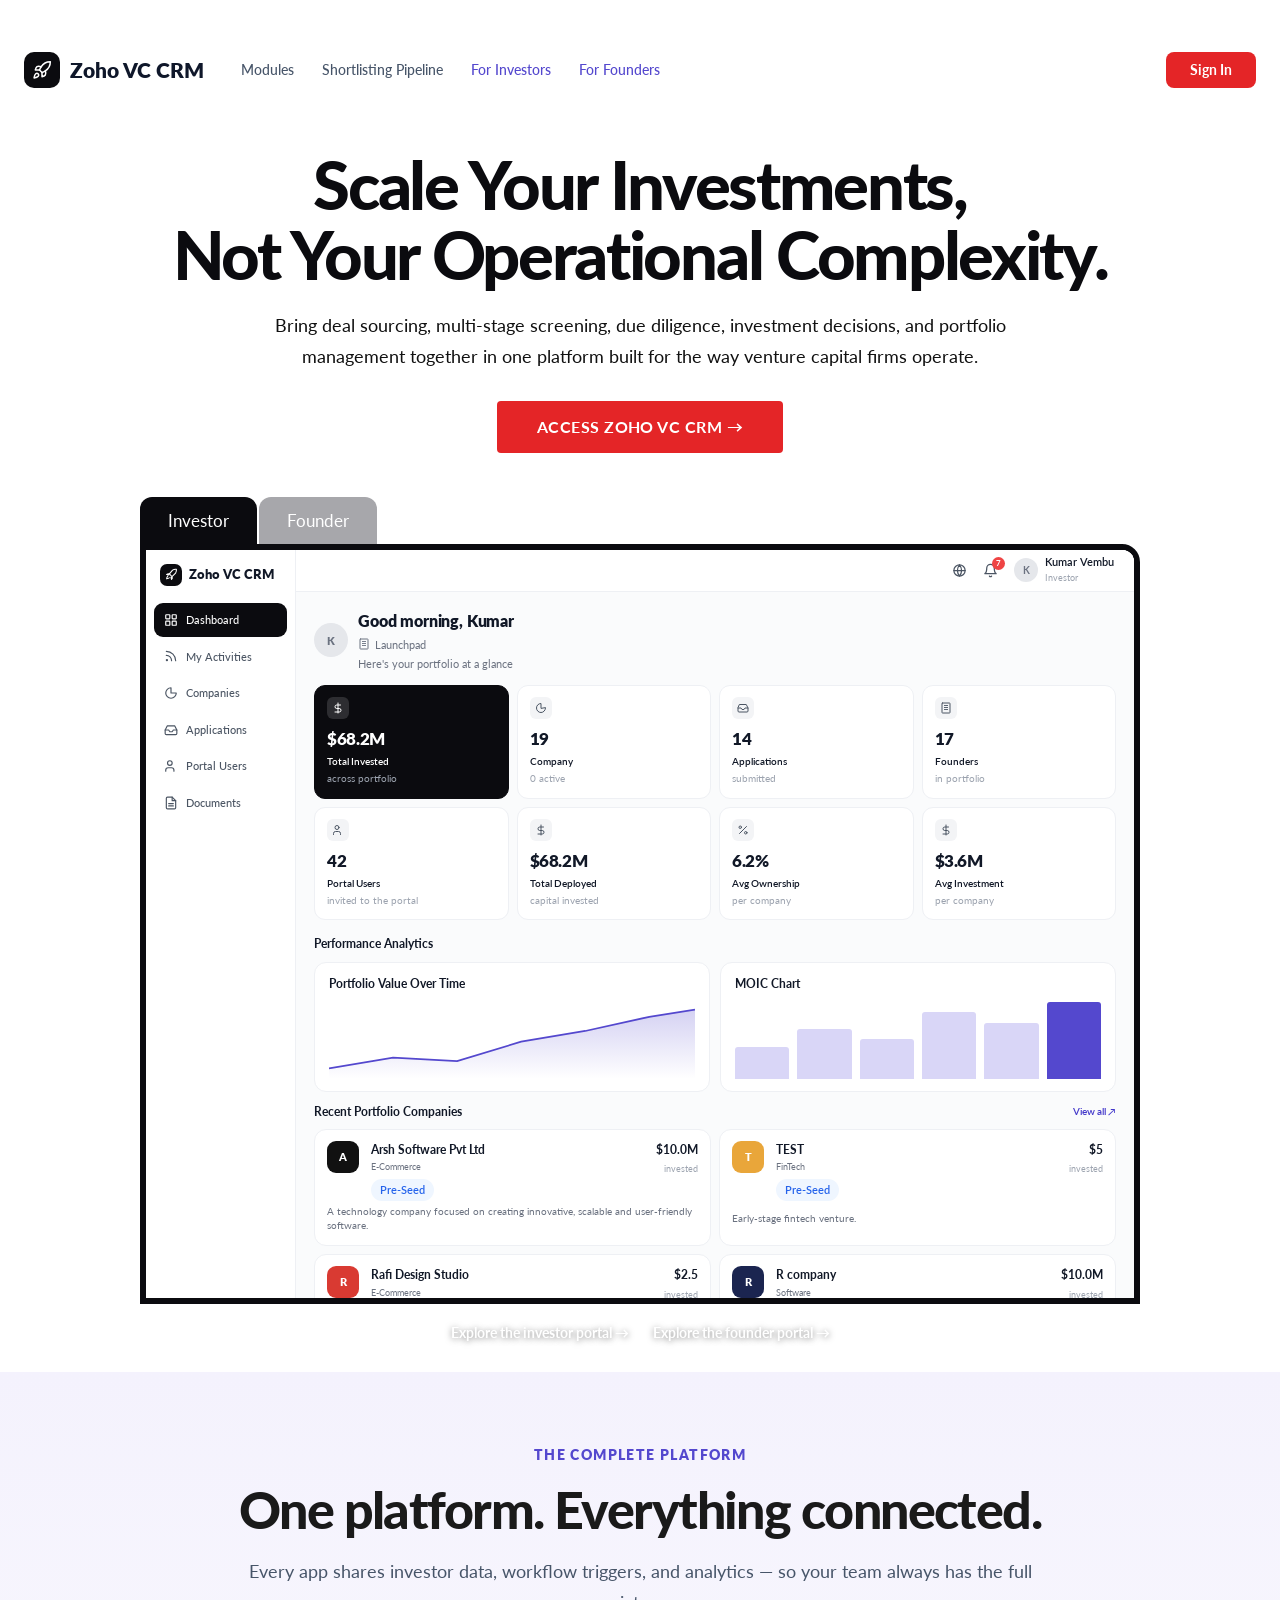
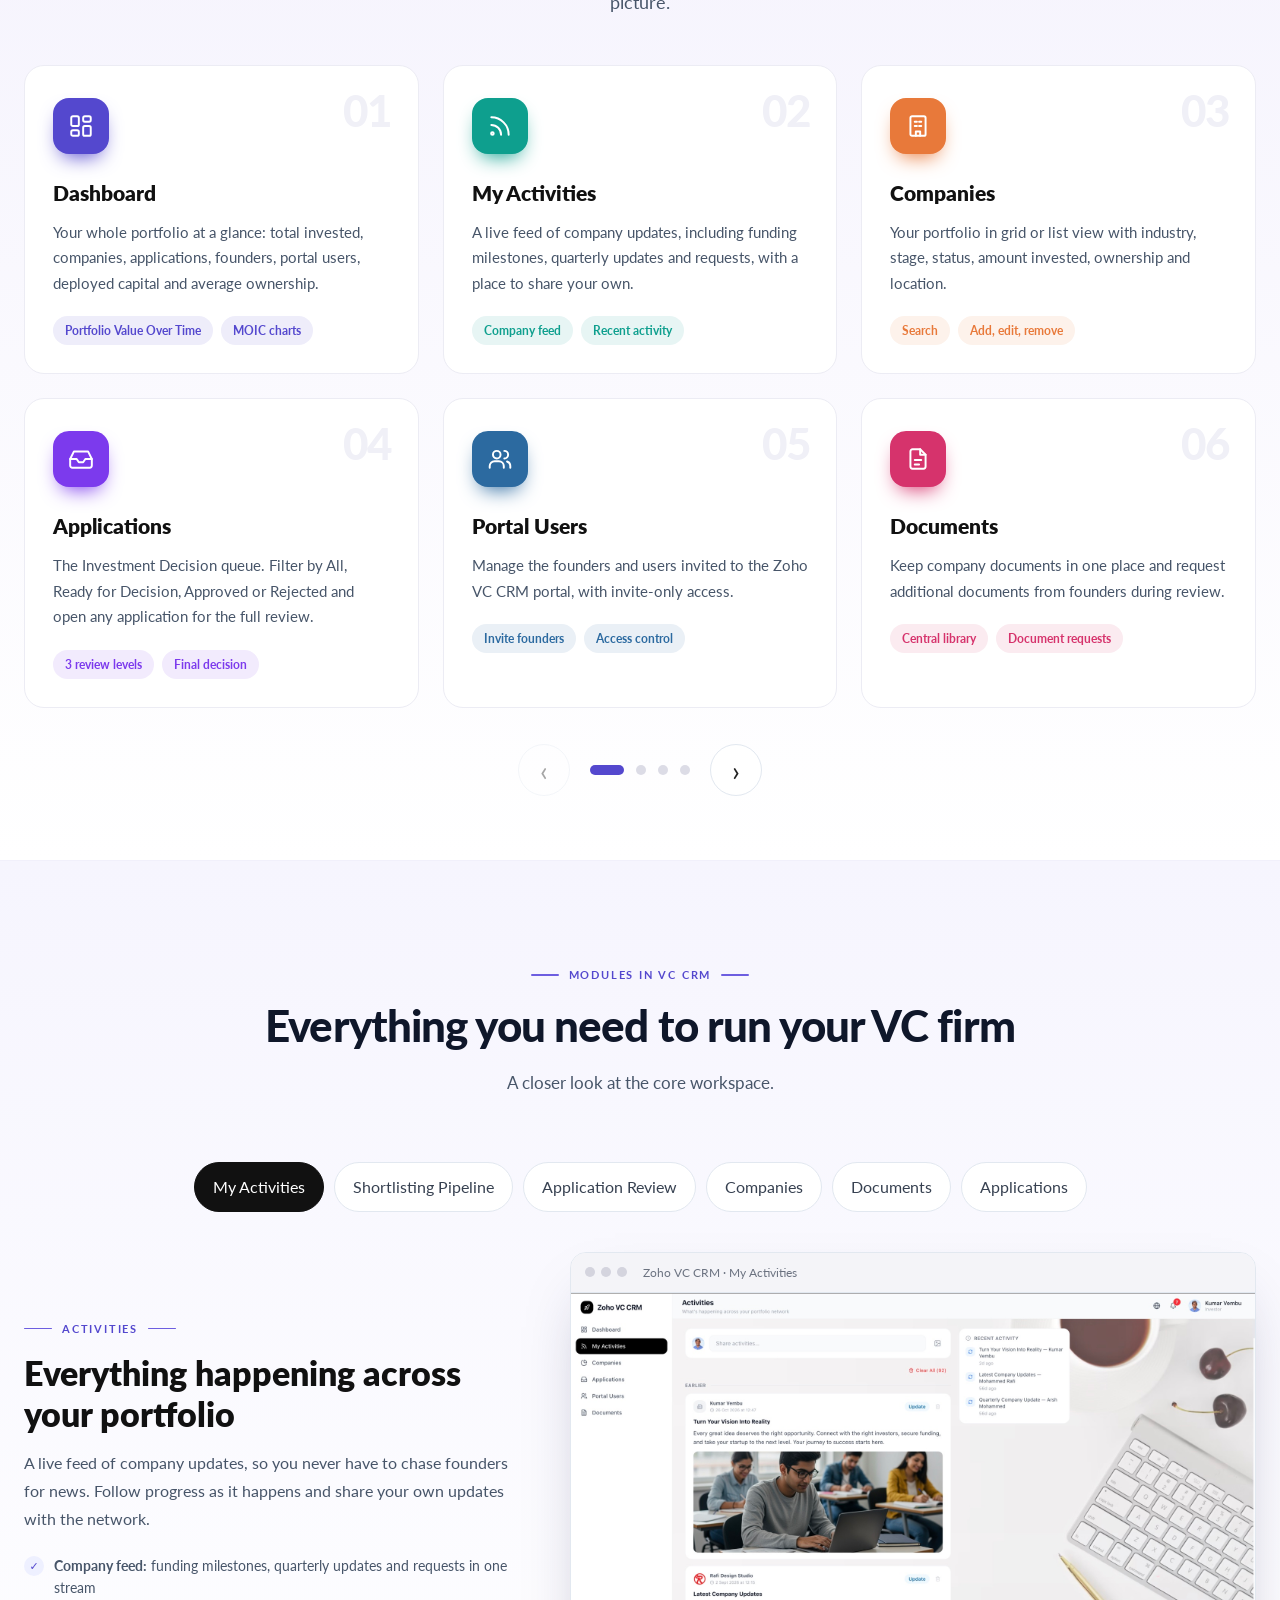
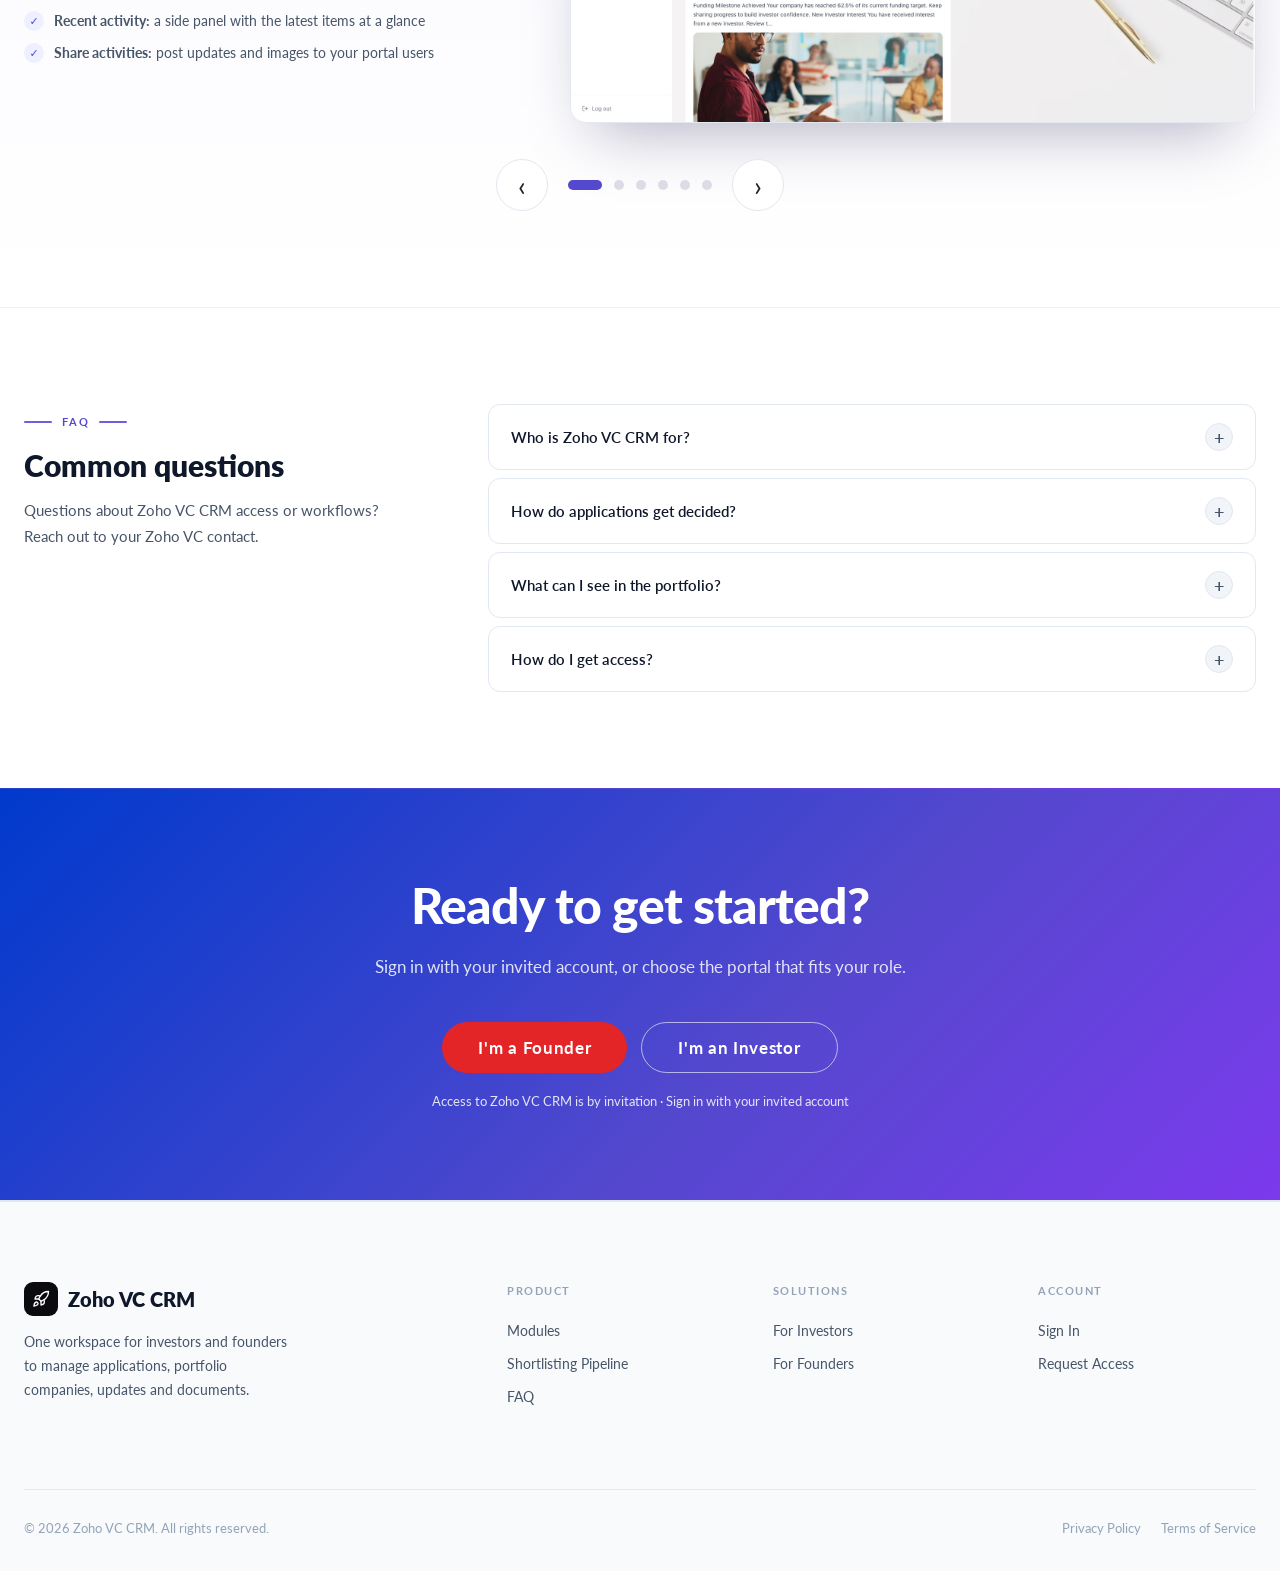
==== commit 00c19ce3: "Show modules six per page in the platform carousel Co-Authored-By: Claude Sonnet 5.5 <noreply@anthro" ====
--- a/index.html
+++ b/index.html
@@ -10,7 +10,7 @@
   <link href="https://fonts.googleapis.com/css2?family=Lato:wght@300;400;700;900&family=Inter:wght@400;500;600;700;800&display=swap" rel="stylesheet" />
   <link rel="stylesheet" href="styles.css?v=13" />
   <link rel="stylesheet" href="product.css?v=13" />
-  <link rel="stylesheet" href="theme.css?v=15" />
+  <link rel="stylesheet" href="theme.css?v=16" />
 </head>
 <body class="">
 <header class="navbar" role="banner">
@@ -73,7 +73,7 @@
 
 <section class="bundle-section" aria-label="The complete platform"><div class="container">
   <div class="bundle-head"><div class="bundle-eyebrow">The complete platform</div><h2 class="bundle-heading">One platform. Everything connected.</h2><p class="bundle-sub">Every app shares investor data, workflow triggers, and analytics &mdash; so your team always has the full picture.</p></div>
-  <div class="bundle-viewport"><div class="bundle-track" id="bundle-track"><article class="mx-card" data-animate style="--c:#5448CE"><span class="mx-num">01</span><span class="mx-icon"><svg viewBox="0 0 24 24" width="26" height="26" fill="none" stroke="#fff" stroke-width="1.8" stroke-linecap="round" stroke-linejoin="round" aria-hidden="true"><rect x="3" y="3" width="7" height="9" rx="1.5"/><rect x="14" y="3" width="7" height="5" rx="1.5"/><rect x="14" y="12" width="7" height="9" rx="1.5"/><rect x="3" y="16" width="7" height="5" rx="1.5"/></svg></span><h3>Dashboard</h3><p>Your whole portfolio at a glance: total invested, companies, applications, founders, portal users, deployed capital and average ownership.</p><div class="mx-tags"><span>Portfolio Value Over Time</span><span>MOIC charts</span></div></article><article class="mx-card" data-animate style="--c:#0E9F8E"><span class="mx-num">02</span><span class="mx-icon"><svg viewBox="0 0 24 24" width="26" height="26" fill="none" stroke="#fff" stroke-width="1.8" stroke-linecap="round" stroke-linejoin="round" aria-hidden="true"><path d="M4 11a9 9 0 019 9M4 4a16 16 0 0116 16"/><circle cx="5" cy="19" r="1.2"/></svg></span><h3>My Activities</h3><p>A live feed of company updates, including funding milestones, quarterly updates and requests, with a place to share your own.</p><div class="mx-tags"><span>Company feed</span><span>Recent activity</span></div></article><article class="mx-card" data-animate style="--c:#E8793A"><span class="mx-num">03</span><span class="mx-icon"><svg viewBox="0 0 24 24" width="26" height="26" fill="none" stroke="#fff" stroke-width="1.8" stroke-linecap="round" stroke-linejoin="round" aria-hidden="true"><rect x="5" y="3" width="14" height="18" rx="1.5"/><path d="M9 8h2M13 8h2M9 12h2M13 12h2M10 21v-4h4v4"/></svg></span><h3>Companies</h3><p>Your portfolio in grid or list view with industry, stage, status, amount invested, ownership and location.</p><div class="mx-tags"><span>Search</span><span>Add, edit, remove</span></div></article><article class="mx-card" data-animate style="--c:#7C3AED"><span class="mx-num">04</span><span class="mx-icon"><svg viewBox="0 0 24 24" width="26" height="26" fill="none" stroke="#fff" stroke-width="1.8" stroke-linecap="round" stroke-linejoin="round" aria-hidden="true"><path d="M22 12h-6l-2 3h-4l-2-3H2"/><path d="M5.5 5h13L22 12v6a2 2 0 01-2 2H4a2 2 0 01-2-2v-6z"/></svg></span><h3>Applications</h3><p>The Investment Decision queue. Filter by All, Ready for Decision, Approved or Rejected and open any application for the full review.</p><div class="mx-tags"><span>3 review levels</span><span>Final decision</span></div></article><article class="mx-card" data-animate style="--c:#2C6AA0"><span class="mx-num">05</span><span class="mx-icon"><svg viewBox="0 0 24 24" width="26" height="26" fill="none" stroke="#fff" stroke-width="1.8" stroke-linecap="round" stroke-linejoin="round" aria-hidden="true"><circle cx="9" cy="8" r="3.5"/><path d="M2.5 20v-1.5A4.5 4.5 0 017 14h4a4.5 4.5 0 014.5 4.5V20"/><path d="M16 4.5a3.5 3.5 0 010 7M21.5 20v-1.5a4.5 4.5 0 00-3-4.2"/></svg></span><h3>Portal Users</h3><p>Manage the founders and users invited to the Zoho VC CRM portal, with invite-only access.</p><div class="mx-tags"><span>Invite founders</span><span>Access control</span></div></article><article class="mx-card" data-animate style="--c:#D6336C"><span class="mx-num">06</span><span class="mx-icon"><svg viewBox="0 0 24 24" width="26" height="26" fill="none" stroke="#fff" stroke-width="1.8" stroke-linecap="round" stroke-linejoin="round" aria-hidden="true"><path d="M14 3H7a2 2 0 00-2 2v14a2 2 0 002 2h10a2 2 0 002-2V8z"/><path d="M14 3v5h5M9 13h6M9 17h4"/></svg></span><h3>Documents</h3><p>Keep company documents in one place and request additional documents from founders during review.</p><div class="mx-tags"><span>Central library</span><span>Document requests</span></div></article><article class="mx-card" data-animate style="--c:#E0457B"><span class="mx-num">07</span><span class="mx-icon"><svg viewBox="0 0 24 24" width="26" height="26" fill="none" stroke="#fff" stroke-width="1.8" stroke-linecap="round" stroke-linejoin="round" aria-hidden="true"><path d="M3 11v3l14 5V6L3 11z"/><path d="M7 13v5a2 2 0 004 0v-3"/></svg></span><h3>Marketing</h3><p>Reach founders and your network with campaigns and measure which channels bring in the right deal flow.</p><div class="mx-tags"><span>Campaigns</span><span>Email</span></div></article><article class="mx-card" data-animate style="--c:#2D8A4E"><span class="mx-num">08</span><span class="mx-icon"><svg viewBox="0 0 24 24" width="26" height="26" fill="none" stroke="#fff" stroke-width="1.8" stroke-linecap="round" stroke-linejoin="round" aria-hidden="true"><path d="M4 13v-1a8 8 0 0116 0v1"/><rect x="3" y="13" width="4" height="6" rx="1.5"/><rect x="17" y="13" width="4" height="6" rx="1.5"/><path d="M19 19a4 4 0 01-4 3h-2"/></svg></span><h3>Help Desk</h3><p>Handle founder and portal-user queries in one place, so nothing goes unanswered.</p><div class="mx-tags"><span>Tickets</span><span>Shared inbox</span></div></article><article class="mx-card" data-animate style="--c:#D64545"><span class="mx-num">09</span><span class="mx-icon"><svg viewBox="0 0 24 24" width="26" height="26" fill="none" stroke="#fff" stroke-width="1.8" stroke-linecap="round" stroke-linejoin="round" aria-hidden="true"><path d="M21 12a8 8 0 01-11.6 7.1L4 20l1-4.6A8 8 0 1121 12z"/><path d="M9 12h.01M12 12h.01M15 12h.01"/></svg></span><h3>Live Chat</h3><p>Talk to founders and visitors on your site in real time and turn conversations into leads.</p><div class="mx-tags"><span>Real-time</span><span>Visitor tracking</span></div></article><article class="mx-card" data-animate style="--c:#C2358E"><span class="mx-num">10</span><span class="mx-icon"><svg viewBox="0 0 24 24" width="26" height="26" fill="none" stroke="#fff" stroke-width="1.8" stroke-linecap="round" stroke-linejoin="round" aria-hidden="true"><circle cx="6" cy="12" r="2.5"/><circle cx="18" cy="6" r="2.5"/><circle cx="18" cy="18" r="2.5"/><path d="M8.2 10.8l7.6-3.6M8.2 13.2l7.6 3.6"/></svg></span><h3>Social Media</h3><p>Manage your firm's social presence and keep conversations with the community going.</p><div class="mx-tags"><span>Publishing</span><span>Monitoring</span></div></article><article class="mx-card" data-animate style="--c:#2F6FD0"><span class="mx-num">11</span><span class="mx-icon"><svg viewBox="0 0 24 24" width="26" height="26" fill="none" stroke="#fff" stroke-width="1.8" stroke-linecap="round" stroke-linejoin="round" aria-hidden="true"><path d="M4 12l5 5L20 6"/><path d="M4 18l2 2 4-4" opacity=".55"/></svg></span><h3>Projects</h3><p>Plan and track portfolio support work, with tasks, owners and timelines in one view.</p><div class="mx-tags"><span>Tasks</span><span>Timelines</span></div></article><article class="mx-card" data-animate style="--c:#7A4FD8"><span class="mx-num">12</span><span class="mx-icon"><svg viewBox="0 0 24 24" width="26" height="26" fill="none" stroke="#fff" stroke-width="1.8" stroke-linecap="round" stroke-linejoin="round" aria-hidden="true"><rect x="3" y="4" width="18" height="14" rx="2"/><path d="M7 14l3-3 3 2 4-5"/><path d="M8 21h8"/></svg></span><h3>Website Performance</h3><p>See how your VC site performs: traffic, visitor journeys and what turns visits into applications.</p><div class="mx-tags"><span>Traffic</span><span>Conversions</span></div></article><article class="mx-card" data-animate style="--c:#0F8B8D"><span class="mx-num">13</span><span class="mx-icon"><svg viewBox="0 0 24 24" width="26" height="26" fill="none" stroke="#fff" stroke-width="1.8" stroke-linecap="round" stroke-linejoin="round" aria-hidden="true"><rect x="5" y="3" width="14" height="18" rx="2"/><path d="M9 8h6M9 12h6M9 16h3"/></svg></span><h3>Surveys</h3><p>Collect structured feedback from founders and portfolio companies and act on the results.</p><div class="mx-tags"><span>Feedback</span><span>Insights</span></div></article><article class="mx-card" data-animate style="--c:#C97B2B"><span class="mx-num">14</span><span class="mx-icon"><svg viewBox="0 0 24 24" width="26" height="26" fill="none" stroke="#fff" stroke-width="1.8" stroke-linecap="round" stroke-linejoin="round" aria-hidden="true"><path d="M4 20V10M10 20V4M16 20v-8M22 20H2"/></svg></span><h3>Analytics</h3><p>Unified dashboards across your pipeline and portfolio, with clear views of performance and returns.</p><div class="mx-tags"><span>Pipeline</span><span>Returns</span></div></article><article class="mx-card" data-animate style="--c:#E8793A"><span class="mx-num">15</span><span class="mx-icon"><svg viewBox="0 0 24 24" width="26" height="26" fill="none" stroke="#fff" stroke-width="1.8" stroke-linecap="round" stroke-linejoin="round" aria-hidden="true"><rect x="3" y="5" width="18" height="16" rx="2"/><path d="M8 3v4M16 3v4M3 10h18"/></svg></span><h3>Events</h3><p>Host founder meetups and demo days, manage registrations and follow up with attendees.</p><div class="mx-tags"><span>Registration</span><span>Attendees</span></div></article><article class="mx-card" data-animate style="--c:#3B5BDB"><span class="mx-num">16</span><span class="mx-icon"><svg viewBox="0 0 24 24" width="26" height="26" fill="none" stroke="#fff" stroke-width="1.8" stroke-linecap="round" stroke-linejoin="round" aria-hidden="true"><rect x="3" y="6" width="13" height="12" rx="2"/><path d="M16 10l5-3v10l-5-3"/></svg></span><h3>Webinars</h3><p>Run online sessions for founders and your network, and nurture the people who attend.</p><div class="mx-tags"><span>Live sessions</span><span>Recordings</span></div></article><article class="mx-card" data-animate style="--c:#0E9F8E"><span class="mx-num">17</span><span class="mx-icon"><svg viewBox="0 0 24 24" width="26" height="26" fill="none" stroke="#fff" stroke-width="1.8" stroke-linecap="round" stroke-linejoin="round" aria-hidden="true"><path d="M17 21v-2a4 4 0 00-4-4H7a4 4 0 00-4 4v2"/><circle cx="10" cy="7" r="4"/><path d="M21 21v-2a4 4 0 00-3-3.9M16 3.1a4 4 0 010 7.8"/></svg></span><h3>Team Collaboration</h3><p>Chat with your team, share updates and decide faster, right alongside the deal.</p><div class="mx-tags"><span>Channels</span><span>Updates</span></div></article><article class="mx-card" data-animate style="--c:#B8860B"><span class="mx-num">18</span><span class="mx-icon"><svg viewBox="0 0 24 24" width="26" height="26" fill="none" stroke="#fff" stroke-width="1.8" stroke-linecap="round" stroke-linejoin="round" aria-hidden="true"><path d="M12 3l2.7 5.6 6.1.9-4.4 4.3 1 6.1L12 17l-5.4 2.9 1-6.1L3.2 9.5l6.1-.9L12 3z"/></svg></span><h3>Brand Management</h3><p>Keep your firm's brand consistent and track what the market says about it.</p><div class="mx-tags"><span>Brand health</span><span>Mentions</span></div></article><article class="mx-card" data-animate style="--c:#5448CE"><span class="mx-num">19</span><span class="mx-icon"><svg viewBox="0 0 24 24" width="26" height="26" fill="none" stroke="#fff" stroke-width="1.8" stroke-linecap="round" stroke-linejoin="round" aria-hidden="true"><path d="M3 5h18l-7 8v6l-4-2v-4L3 5z"/></svg></span><h3>Marketing Automation</h3><p>Build journeys that nurture founders and investors automatically, from first touch to application.</p><div class="mx-tags"><span>Journeys</span><span>Triggers</span></div></article></div></div>
+  <div class="bundle-viewport"><div class="bundle-track" id="bundle-track"><div class="mx-page"><article class="mx-card" data-animate style="--c:#5448CE"><span class="mx-num">01</span><span class="mx-icon"><svg viewBox="0 0 24 24" width="26" height="26" fill="none" stroke="#fff" stroke-width="1.8" stroke-linecap="round" stroke-linejoin="round" aria-hidden="true"><rect x="3" y="3" width="7" height="9" rx="1.5"/><rect x="14" y="3" width="7" height="5" rx="1.5"/><rect x="14" y="12" width="7" height="9" rx="1.5"/><rect x="3" y="16" width="7" height="5" rx="1.5"/></svg></span><h3>Dashboard</h3><p>Your whole portfolio at a glance: total invested, companies, applications, founders, portal users, deployed capital and average ownership.</p><div class="mx-tags"><span>Portfolio Value Over Time</span><span>MOIC charts</span></div></article><article class="mx-card" data-animate style="--c:#0E9F8E"><span class="mx-num">02</span><span class="mx-icon"><svg viewBox="0 0 24 24" width="26" height="26" fill="none" stroke="#fff" stroke-width="1.8" stroke-linecap="round" stroke-linejoin="round" aria-hidden="true"><path d="M4 11a9 9 0 019 9M4 4a16 16 0 0116 16"/><circle cx="5" cy="19" r="1.2"/></svg></span><h3>My Activities</h3><p>A live feed of company updates, including funding milestones, quarterly updates and requests, with a place to share your own.</p><div class="mx-tags"><span>Company feed</span><span>Recent activity</span></div></article><article class="mx-card" data-animate style="--c:#E8793A"><span class="mx-num">03</span><span class="mx-icon"><svg viewBox="0 0 24 24" width="26" height="26" fill="none" stroke="#fff" stroke-width="1.8" stroke-linecap="round" stroke-linejoin="round" aria-hidden="true"><rect x="5" y="3" width="14" height="18" rx="1.5"/><path d="M9 8h2M13 8h2M9 12h2M13 12h2M10 21v-4h4v4"/></svg></span><h3>Companies</h3><p>Your portfolio in grid or list view with industry, stage, status, amount invested, ownership and location.</p><div class="mx-tags"><span>Search</span><span>Add, edit, remove</span></div></article><article class="mx-card" data-animate style="--c:#7C3AED"><span class="mx-num">04</span><span class="mx-icon"><svg viewBox="0 0 24 24" width="26" height="26" fill="none" stroke="#fff" stroke-width="1.8" stroke-linecap="round" stroke-linejoin="round" aria-hidden="true"><path d="M22 12h-6l-2 3h-4l-2-3H2"/><path d="M5.5 5h13L22 12v6a2 2 0 01-2 2H4a2 2 0 01-2-2v-6z"/></svg></span><h3>Applications</h3><p>The Investment Decision queue. Filter by All, Ready for Decision, Approved or Rejected and open any application for the full review.</p><div class="mx-tags"><span>3 review levels</span><span>Final decision</span></div></article><article class="mx-card" data-animate style="--c:#2C6AA0"><span class="mx-num">05</span><span class="mx-icon"><svg viewBox="0 0 24 24" width="26" height="26" fill="none" stroke="#fff" stroke-width="1.8" stroke-linecap="round" stroke-linejoin="round" aria-hidden="true"><circle cx="9" cy="8" r="3.5"/><path d="M2.5 20v-1.5A4.5 4.5 0 017 14h4a4.5 4.5 0 014.5 4.5V20"/><path d="M16 4.5a3.5 3.5 0 010 7M21.5 20v-1.5a4.5 4.5 0 00-3-4.2"/></svg></span><h3>Portal Users</h3><p>Manage the founders and users invited to the Zoho VC CRM portal, with invite-only access.</p><div class="mx-tags"><span>Invite founders</span><span>Access control</span></div></article><article class="mx-card" data-animate style="--c:#D6336C"><span class="mx-num">06</span><span class="mx-icon"><svg viewBox="0 0 24 24" width="26" height="26" fill="none" stroke="#fff" stroke-width="1.8" stroke-linecap="round" stroke-linejoin="round" aria-hidden="true"><path d="M14 3H7a2 2 0 00-2 2v14a2 2 0 002 2h10a2 2 0 002-2V8z"/><path d="M14 3v5h5M9 13h6M9 17h4"/></svg></span><h3>Documents</h3><p>Keep company documents in one place and request additional documents from founders during review.</p><div class="mx-tags"><span>Central library</span><span>Document requests</span></div></article></div><div class="mx-page"><article class="mx-card" data-animate style="--c:#E0457B"><span class="mx-num">07</span><span class="mx-icon"><svg viewBox="0 0 24 24" width="26" height="26" fill="none" stroke="#fff" stroke-width="1.8" stroke-linecap="round" stroke-linejoin="round" aria-hidden="true"><path d="M3 11v3l14 5V6L3 11z"/><path d="M7 13v5a2 2 0 004 0v-3"/></svg></span><h3>Marketing</h3><p>Reach founders and your network with campaigns and measure which channels bring in the right deal flow.</p><div class="mx-tags"><span>Campaigns</span><span>Email</span></div></article><article class="mx-card" data-animate style="--c:#2D8A4E"><span class="mx-num">08</span><span class="mx-icon"><svg viewBox="0 0 24 24" width="26" height="26" fill="none" stroke="#fff" stroke-width="1.8" stroke-linecap="round" stroke-linejoin="round" aria-hidden="true"><path d="M4 13v-1a8 8 0 0116 0v1"/><rect x="3" y="13" width="4" height="6" rx="1.5"/><rect x="17" y="13" width="4" height="6" rx="1.5"/><path d="M19 19a4 4 0 01-4 3h-2"/></svg></span><h3>Help Desk</h3><p>Handle founder and portal-user queries in one place, so nothing goes unanswered.</p><div class="mx-tags"><span>Tickets</span><span>Shared inbox</span></div></article><article class="mx-card" data-animate style="--c:#D64545"><span class="mx-num">09</span><span class="mx-icon"><svg viewBox="0 0 24 24" width="26" height="26" fill="none" stroke="#fff" stroke-width="1.8" stroke-linecap="round" stroke-linejoin="round" aria-hidden="true"><path d="M21 12a8 8 0 01-11.6 7.1L4 20l1-4.6A8 8 0 1121 12z"/><path d="M9 12h.01M12 12h.01M15 12h.01"/></svg></span><h3>Live Chat</h3><p>Talk to founders and visitors on your site in real time and turn conversations into leads.</p><div class="mx-tags"><span>Real-time</span><span>Visitor tracking</span></div></article><article class="mx-card" data-animate style="--c:#C2358E"><span class="mx-num">10</span><span class="mx-icon"><svg viewBox="0 0 24 24" width="26" height="26" fill="none" stroke="#fff" stroke-width="1.8" stroke-linecap="round" stroke-linejoin="round" aria-hidden="true"><circle cx="6" cy="12" r="2.5"/><circle cx="18" cy="6" r="2.5"/><circle cx="18" cy="18" r="2.5"/><path d="M8.2 10.8l7.6-3.6M8.2 13.2l7.6 3.6"/></svg></span><h3>Social Media</h3><p>Manage your firm's social presence and keep conversations with the community going.</p><div class="mx-tags"><span>Publishing</span><span>Monitoring</span></div></article><article class="mx-card" data-animate style="--c:#2F6FD0"><span class="mx-num">11</span><span class="mx-icon"><svg viewBox="0 0 24 24" width="26" height="26" fill="none" stroke="#fff" stroke-width="1.8" stroke-linecap="round" stroke-linejoin="round" aria-hidden="true"><path d="M4 12l5 5L20 6"/><path d="M4 18l2 2 4-4" opacity=".55"/></svg></span><h3>Projects</h3><p>Plan and track portfolio support work, with tasks, owners and timelines in one view.</p><div class="mx-tags"><span>Tasks</span><span>Timelines</span></div></article><article class="mx-card" data-animate style="--c:#7A4FD8"><span class="mx-num">12</span><span class="mx-icon"><svg viewBox="0 0 24 24" width="26" height="26" fill="none" stroke="#fff" stroke-width="1.8" stroke-linecap="round" stroke-linejoin="round" aria-hidden="true"><rect x="3" y="4" width="18" height="14" rx="2"/><path d="M7 14l3-3 3 2 4-5"/><path d="M8 21h8"/></svg></span><h3>Website Performance</h3><p>See how your VC site performs: traffic, visitor journeys and what turns visits into applications.</p><div class="mx-tags"><span>Traffic</span><span>Conversions</span></div></article></div><div class="mx-page"><article class="mx-card" data-animate style="--c:#0F8B8D"><span class="mx-num">13</span><span class="mx-icon"><svg viewBox="0 0 24 24" width="26" height="26" fill="none" stroke="#fff" stroke-width="1.8" stroke-linecap="round" stroke-linejoin="round" aria-hidden="true"><rect x="5" y="3" width="14" height="18" rx="2"/><path d="M9 8h6M9 12h6M9 16h3"/></svg></span><h3>Surveys</h3><p>Collect structured feedback from founders and portfolio companies and act on the results.</p><div class="mx-tags"><span>Feedback</span><span>Insights</span></div></article><article class="mx-card" data-animate style="--c:#C97B2B"><span class="mx-num">14</span><span class="mx-icon"><svg viewBox="0 0 24 24" width="26" height="26" fill="none" stroke="#fff" stroke-width="1.8" stroke-linecap="round" stroke-linejoin="round" aria-hidden="true"><path d="M4 20V10M10 20V4M16 20v-8M22 20H2"/></svg></span><h3>Analytics</h3><p>Unified dashboards across your pipeline and portfolio, with clear views of performance and returns.</p><div class="mx-tags"><span>Pipeline</span><span>Returns</span></div></article><article class="mx-card" data-animate style="--c:#E8793A"><span class="mx-num">15</span><span class="mx-icon"><svg viewBox="0 0 24 24" width="26" height="26" fill="none" stroke="#fff" stroke-width="1.8" stroke-linecap="round" stroke-linejoin="round" aria-hidden="true"><rect x="3" y="5" width="18" height="16" rx="2"/><path d="M8 3v4M16 3v4M3 10h18"/></svg></span><h3>Events</h3><p>Host founder meetups and demo days, manage registrations and follow up with attendees.</p><div class="mx-tags"><span>Registration</span><span>Attendees</span></div></article><article class="mx-card" data-animate style="--c:#3B5BDB"><span class="mx-num">16</span><span class="mx-icon"><svg viewBox="0 0 24 24" width="26" height="26" fill="none" stroke="#fff" stroke-width="1.8" stroke-linecap="round" stroke-linejoin="round" aria-hidden="true"><rect x="3" y="6" width="13" height="12" rx="2"/><path d="M16 10l5-3v10l-5-3"/></svg></span><h3>Webinars</h3><p>Run online sessions for founders and your network, and nurture the people who attend.</p><div class="mx-tags"><span>Live sessions</span><span>Recordings</span></div></article><article class="mx-card" data-animate style="--c:#0E9F8E"><span class="mx-num">17</span><span class="mx-icon"><svg viewBox="0 0 24 24" width="26" height="26" fill="none" stroke="#fff" stroke-width="1.8" stroke-linecap="round" stroke-linejoin="round" aria-hidden="true"><path d="M17 21v-2a4 4 0 00-4-4H7a4 4 0 00-4 4v2"/><circle cx="10" cy="7" r="4"/><path d="M21 21v-2a4 4 0 00-3-3.9M16 3.1a4 4 0 010 7.8"/></svg></span><h3>Team Collaboration</h3><p>Chat with your team, share updates and decide faster, right alongside the deal.</p><div class="mx-tags"><span>Channels</span><span>Updates</span></div></article><article class="mx-card" data-animate style="--c:#B8860B"><span class="mx-num">18</span><span class="mx-icon"><svg viewBox="0 0 24 24" width="26" height="26" fill="none" stroke="#fff" stroke-width="1.8" stroke-linecap="round" stroke-linejoin="round" aria-hidden="true"><path d="M12 3l2.7 5.6 6.1.9-4.4 4.3 1 6.1L12 17l-5.4 2.9 1-6.1L3.2 9.5l6.1-.9L12 3z"/></svg></span><h3>Brand Management</h3><p>Keep your firm's brand consistent and track what the market says about it.</p><div class="mx-tags"><span>Brand health</span><span>Mentions</span></div></article></div><div class="mx-page"><article class="mx-card" data-animate style="--c:#5448CE"><span class="mx-num">19</span><span class="mx-icon"><svg viewBox="0 0 24 24" width="26" height="26" fill="none" stroke="#fff" stroke-width="1.8" stroke-linecap="round" stroke-linejoin="round" aria-hidden="true"><path d="M3 5h18l-7 8v6l-4-2v-4L3 5z"/></svg></span><h3>Marketing Automation</h3><p>Build journeys that nurture founders and investors automatically, from first touch to application.</p><div class="mx-tags"><span>Journeys</span><span>Triggers</span></div></article></div></div></div>
   <div class="bundle-nav"><button type="button" class="bundle-arrow" id="bundle-prev" aria-label="Previous">&#8249;</button><div class="bundle-dots" id="bundle-dots"></div><button type="button" class="bundle-arrow" id="bundle-next" aria-label="Next">&#8250;</button></div></div>
 </div></section>
 <section id="modules" class="section-py bg-white"><div class="container">
@@ -127,6 +127,6 @@
     </div>
   </div>
 </footer>
-<script src="script.js?v=14"></script>
+<script src="script.js?v=15"></script>
 </body>
 </html>
--- a/theme.css
+++ b/theme.css
@@ -252,8 +252,7 @@
 .mx-head h3 { font-size:clamp(22px,2.6vw,30px); font-weight:800; color:#111; }
 @media (max-width:900px){ .slide.on { grid-template-columns:1fr; gap:32px; } }
 .bundle-nav[hidden] { display:none; }
-.bundle-track .mx-card { flex:0 0 calc((100% - 48px)/3); }
-.bundle-section .bundle-dots { display:none; }
+.bundle-track .mx-page { flex:0 0 100%; display:grid; grid-template-columns:repeat(3,1fr); gap:24px; align-content:start; }
 .bundle-viewport { padding:12px 4px; margin:-12px -4px; }
-@media (max-width:1024px){ .bundle-track .mx-card { flex-basis:calc((100% - 24px)/2); } }
-@media (max-width:640px){ .bundle-track .mx-card { flex-basis:100%; } }
+@media (max-width:1024px){ .bundle-track .mx-page { grid-template-columns:1fr 1fr; } }
+@media (max-width:640px){ .bundle-track .mx-page { grid-template-columns:1fr; } }
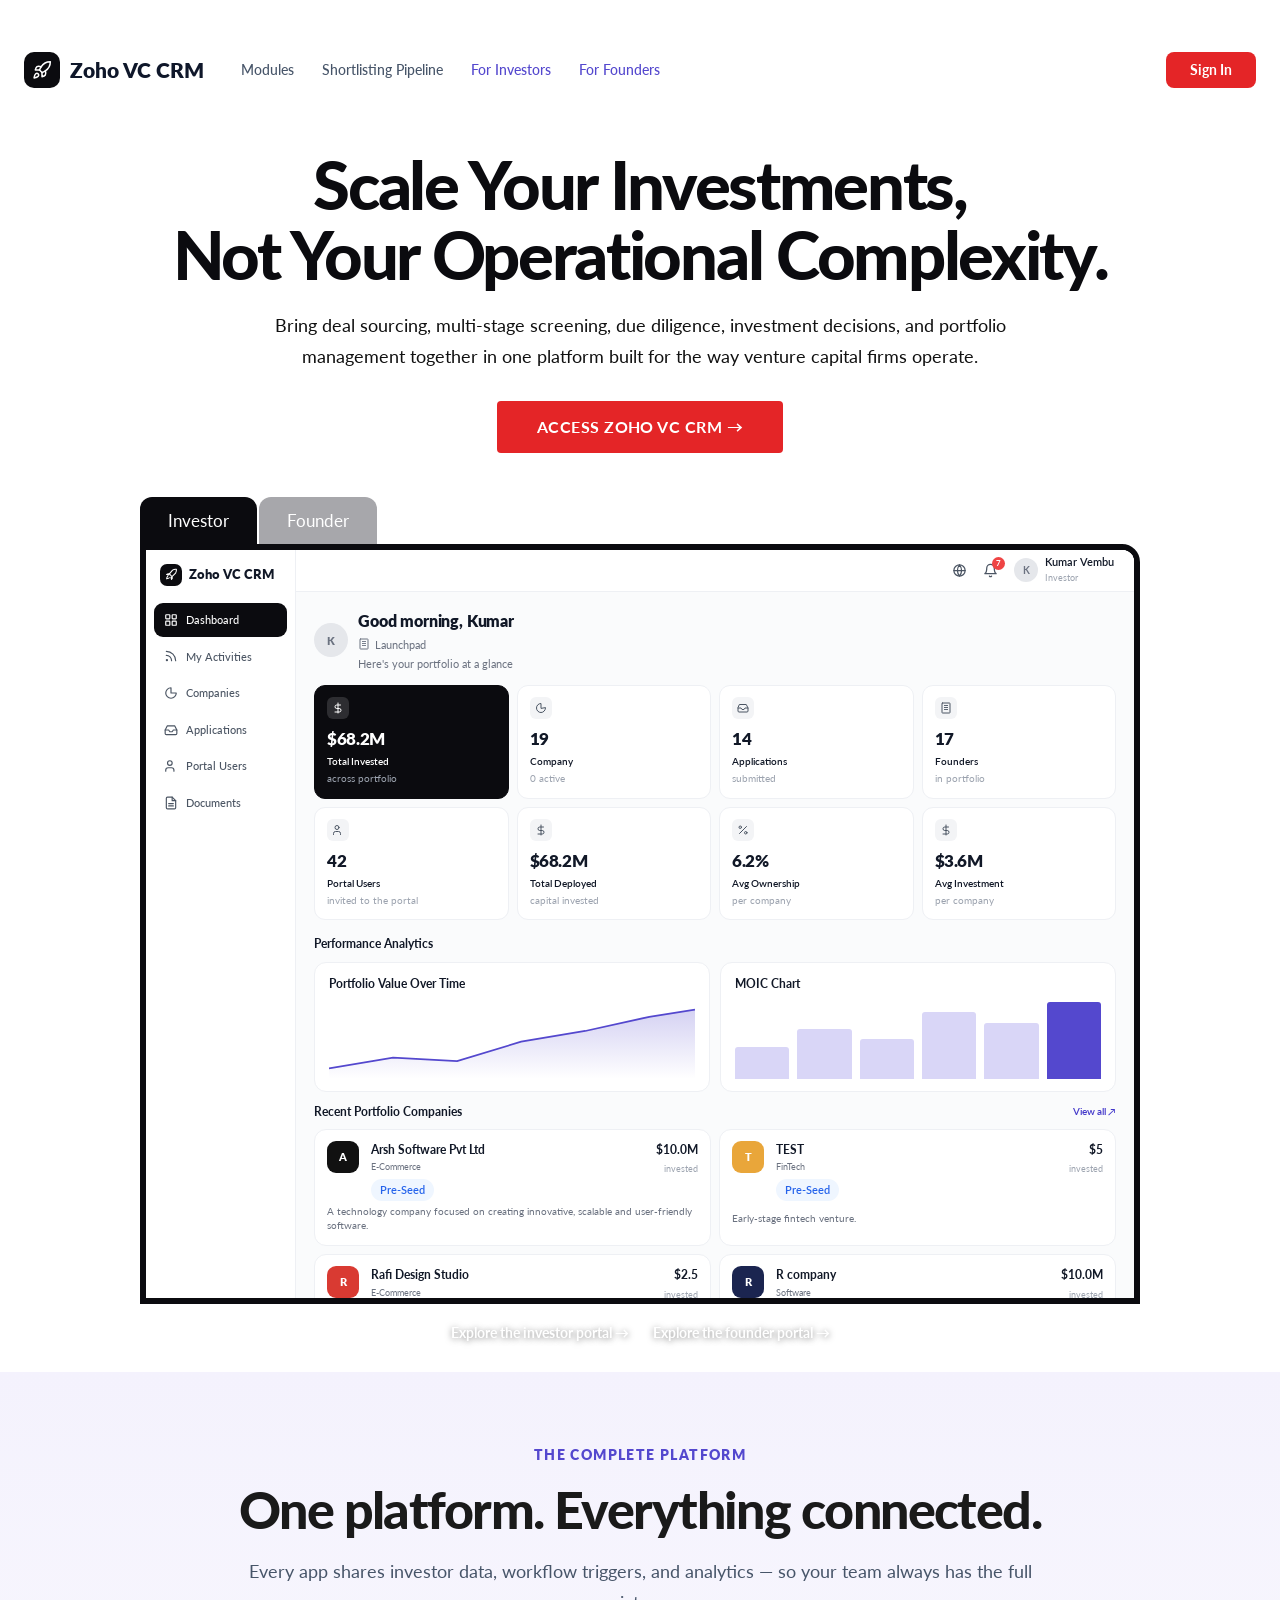
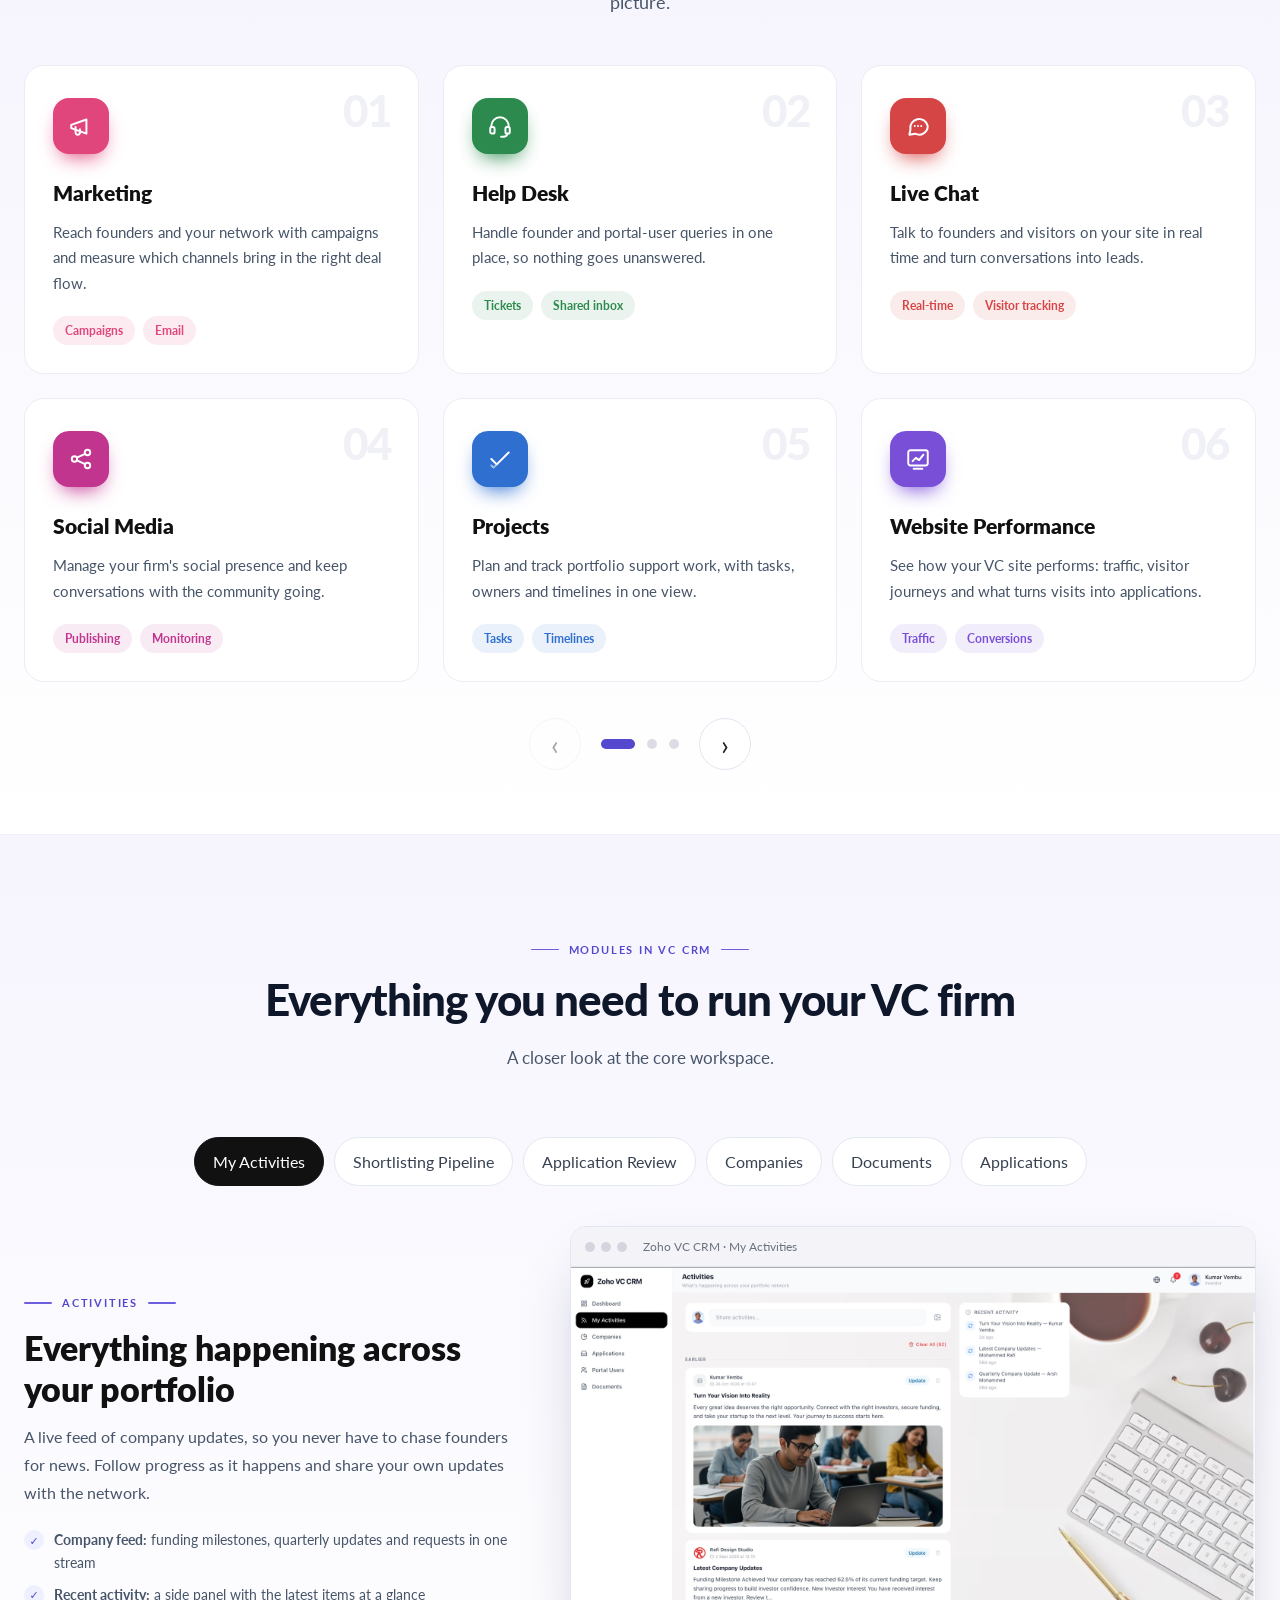
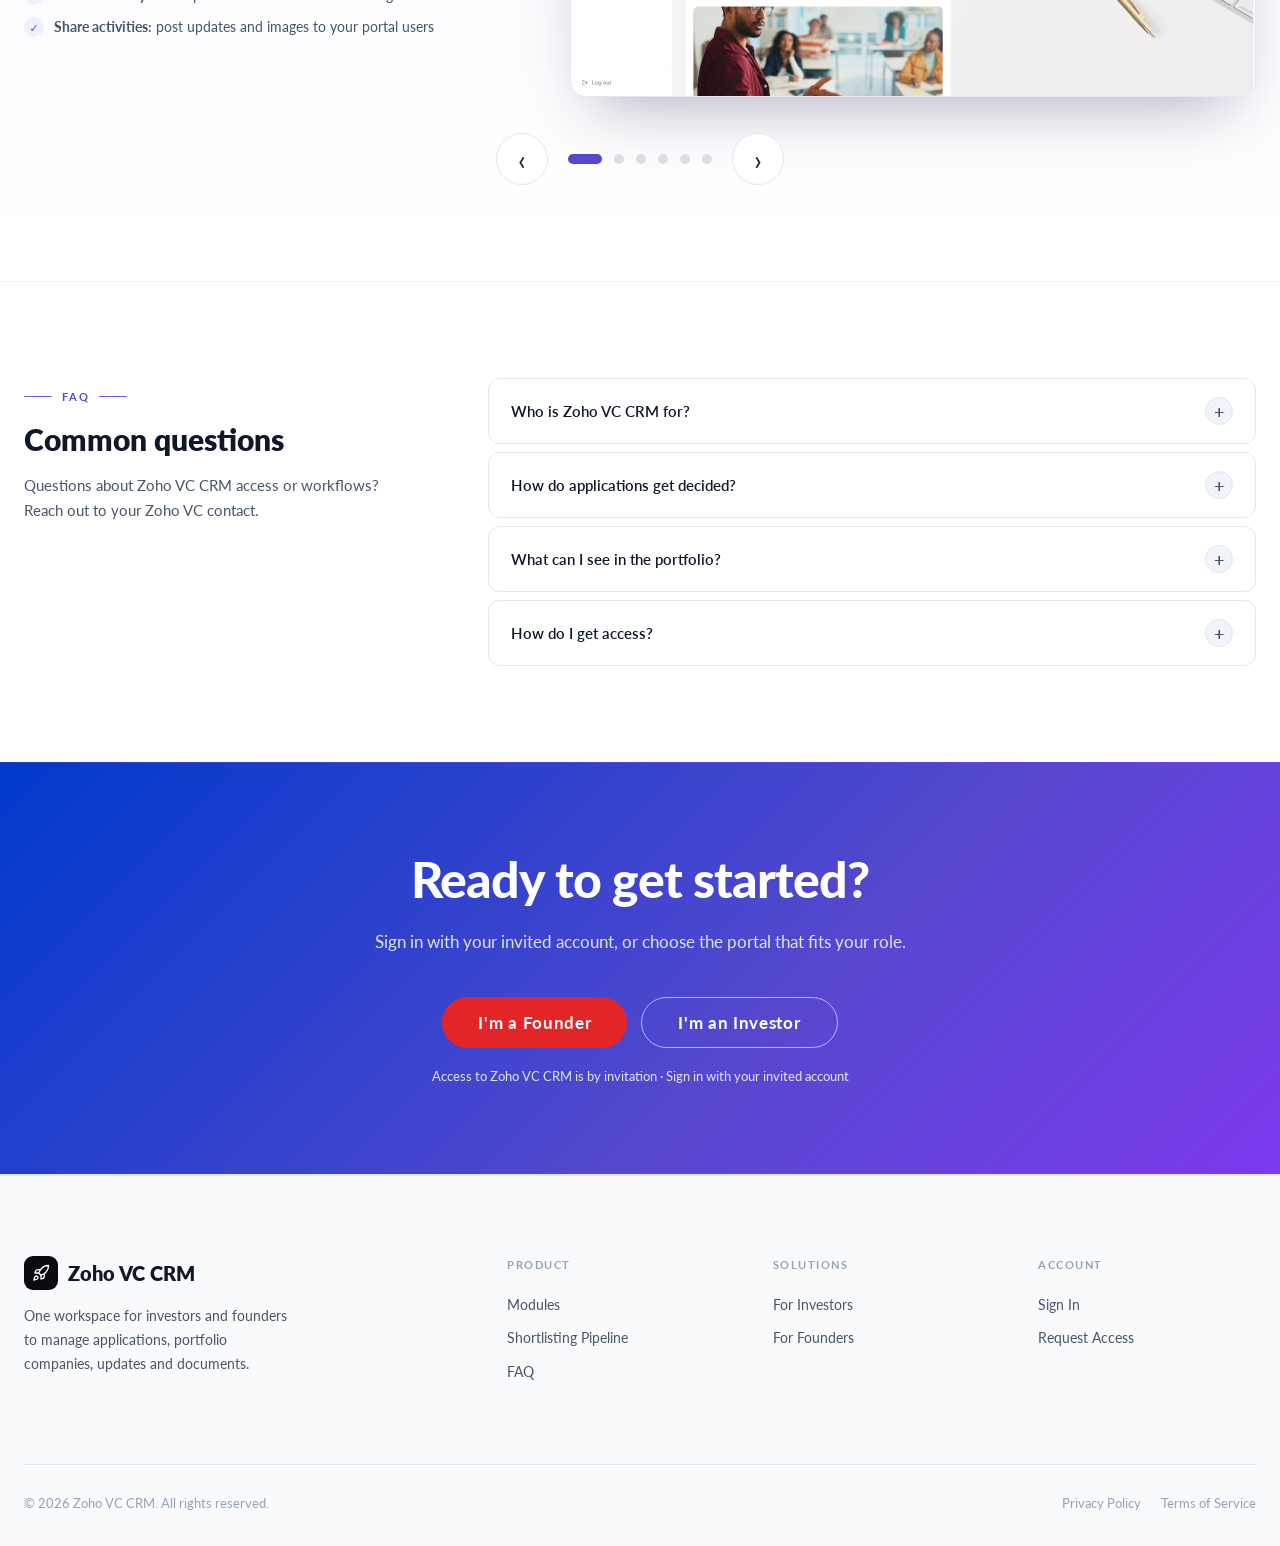
==== commit 4a9bb49c: "Remove the six core CRM modules from the platform carousel Co-Authored-By: Claude Sonnet 5.5 <norepl" ====
--- a/index.html
+++ b/index.html
@@ -10,7 +10,7 @@
   <link href="https://fonts.googleapis.com/css2?family=Lato:wght@300;400;700;900&family=Inter:wght@400;500;600;700;800&display=swap" rel="stylesheet" />
   <link rel="stylesheet" href="styles.css?v=13" />
   <link rel="stylesheet" href="product.css?v=13" />
-  <link rel="stylesheet" href="theme.css?v=16" />
+  <link rel="stylesheet" href="theme.css?v=17" />
 </head>
 <body class="">
 <header class="navbar" role="banner">
@@ -73,7 +73,7 @@
 
 <section class="bundle-section" aria-label="The complete platform"><div class="container">
   <div class="bundle-head"><div class="bundle-eyebrow">The complete platform</div><h2 class="bundle-heading">One platform. Everything connected.</h2><p class="bundle-sub">Every app shares investor data, workflow triggers, and analytics &mdash; so your team always has the full picture.</p></div>
-  <div class="bundle-viewport"><div class="bundle-track" id="bundle-track"><div class="mx-page"><article class="mx-card" data-animate style="--c:#5448CE"><span class="mx-num">01</span><span class="mx-icon"><svg viewBox="0 0 24 24" width="26" height="26" fill="none" stroke="#fff" stroke-width="1.8" stroke-linecap="round" stroke-linejoin="round" aria-hidden="true"><rect x="3" y="3" width="7" height="9" rx="1.5"/><rect x="14" y="3" width="7" height="5" rx="1.5"/><rect x="14" y="12" width="7" height="9" rx="1.5"/><rect x="3" y="16" width="7" height="5" rx="1.5"/></svg></span><h3>Dashboard</h3><p>Your whole portfolio at a glance: total invested, companies, applications, founders, portal users, deployed capital and average ownership.</p><div class="mx-tags"><span>Portfolio Value Over Time</span><span>MOIC charts</span></div></article><article class="mx-card" data-animate style="--c:#0E9F8E"><span class="mx-num">02</span><span class="mx-icon"><svg viewBox="0 0 24 24" width="26" height="26" fill="none" stroke="#fff" stroke-width="1.8" stroke-linecap="round" stroke-linejoin="round" aria-hidden="true"><path d="M4 11a9 9 0 019 9M4 4a16 16 0 0116 16"/><circle cx="5" cy="19" r="1.2"/></svg></span><h3>My Activities</h3><p>A live feed of company updates, including funding milestones, quarterly updates and requests, with a place to share your own.</p><div class="mx-tags"><span>Company feed</span><span>Recent activity</span></div></article><article class="mx-card" data-animate style="--c:#E8793A"><span class="mx-num">03</span><span class="mx-icon"><svg viewBox="0 0 24 24" width="26" height="26" fill="none" stroke="#fff" stroke-width="1.8" stroke-linecap="round" stroke-linejoin="round" aria-hidden="true"><rect x="5" y="3" width="14" height="18" rx="1.5"/><path d="M9 8h2M13 8h2M9 12h2M13 12h2M10 21v-4h4v4"/></svg></span><h3>Companies</h3><p>Your portfolio in grid or list view with industry, stage, status, amount invested, ownership and location.</p><div class="mx-tags"><span>Search</span><span>Add, edit, remove</span></div></article><article class="mx-card" data-animate style="--c:#7C3AED"><span class="mx-num">04</span><span class="mx-icon"><svg viewBox="0 0 24 24" width="26" height="26" fill="none" stroke="#fff" stroke-width="1.8" stroke-linecap="round" stroke-linejoin="round" aria-hidden="true"><path d="M22 12h-6l-2 3h-4l-2-3H2"/><path d="M5.5 5h13L22 12v6a2 2 0 01-2 2H4a2 2 0 01-2-2v-6z"/></svg></span><h3>Applications</h3><p>The Investment Decision queue. Filter by All, Ready for Decision, Approved or Rejected and open any application for the full review.</p><div class="mx-tags"><span>3 review levels</span><span>Final decision</span></div></article><article class="mx-card" data-animate style="--c:#2C6AA0"><span class="mx-num">05</span><span class="mx-icon"><svg viewBox="0 0 24 24" width="26" height="26" fill="none" stroke="#fff" stroke-width="1.8" stroke-linecap="round" stroke-linejoin="round" aria-hidden="true"><circle cx="9" cy="8" r="3.5"/><path d="M2.5 20v-1.5A4.5 4.5 0 017 14h4a4.5 4.5 0 014.5 4.5V20"/><path d="M16 4.5a3.5 3.5 0 010 7M21.5 20v-1.5a4.5 4.5 0 00-3-4.2"/></svg></span><h3>Portal Users</h3><p>Manage the founders and users invited to the Zoho VC CRM portal, with invite-only access.</p><div class="mx-tags"><span>Invite founders</span><span>Access control</span></div></article><article class="mx-card" data-animate style="--c:#D6336C"><span class="mx-num">06</span><span class="mx-icon"><svg viewBox="0 0 24 24" width="26" height="26" fill="none" stroke="#fff" stroke-width="1.8" stroke-linecap="round" stroke-linejoin="round" aria-hidden="true"><path d="M14 3H7a2 2 0 00-2 2v14a2 2 0 002 2h10a2 2 0 002-2V8z"/><path d="M14 3v5h5M9 13h6M9 17h4"/></svg></span><h3>Documents</h3><p>Keep company documents in one place and request additional documents from founders during review.</p><div class="mx-tags"><span>Central library</span><span>Document requests</span></div></article></div><div class="mx-page"><article class="mx-card" data-animate style="--c:#E0457B"><span class="mx-num">07</span><span class="mx-icon"><svg viewBox="0 0 24 24" width="26" height="26" fill="none" stroke="#fff" stroke-width="1.8" stroke-linecap="round" stroke-linejoin="round" aria-hidden="true"><path d="M3 11v3l14 5V6L3 11z"/><path d="M7 13v5a2 2 0 004 0v-3"/></svg></span><h3>Marketing</h3><p>Reach founders and your network with campaigns and measure which channels bring in the right deal flow.</p><div class="mx-tags"><span>Campaigns</span><span>Email</span></div></article><article class="mx-card" data-animate style="--c:#2D8A4E"><span class="mx-num">08</span><span class="mx-icon"><svg viewBox="0 0 24 24" width="26" height="26" fill="none" stroke="#fff" stroke-width="1.8" stroke-linecap="round" stroke-linejoin="round" aria-hidden="true"><path d="M4 13v-1a8 8 0 0116 0v1"/><rect x="3" y="13" width="4" height="6" rx="1.5"/><rect x="17" y="13" width="4" height="6" rx="1.5"/><path d="M19 19a4 4 0 01-4 3h-2"/></svg></span><h3>Help Desk</h3><p>Handle founder and portal-user queries in one place, so nothing goes unanswered.</p><div class="mx-tags"><span>Tickets</span><span>Shared inbox</span></div></article><article class="mx-card" data-animate style="--c:#D64545"><span class="mx-num">09</span><span class="mx-icon"><svg viewBox="0 0 24 24" width="26" height="26" fill="none" stroke="#fff" stroke-width="1.8" stroke-linecap="round" stroke-linejoin="round" aria-hidden="true"><path d="M21 12a8 8 0 01-11.6 7.1L4 20l1-4.6A8 8 0 1121 12z"/><path d="M9 12h.01M12 12h.01M15 12h.01"/></svg></span><h3>Live Chat</h3><p>Talk to founders and visitors on your site in real time and turn conversations into leads.</p><div class="mx-tags"><span>Real-time</span><span>Visitor tracking</span></div></article><article class="mx-card" data-animate style="--c:#C2358E"><span class="mx-num">10</span><span class="mx-icon"><svg viewBox="0 0 24 24" width="26" height="26" fill="none" stroke="#fff" stroke-width="1.8" stroke-linecap="round" stroke-linejoin="round" aria-hidden="true"><circle cx="6" cy="12" r="2.5"/><circle cx="18" cy="6" r="2.5"/><circle cx="18" cy="18" r="2.5"/><path d="M8.2 10.8l7.6-3.6M8.2 13.2l7.6 3.6"/></svg></span><h3>Social Media</h3><p>Manage your firm's social presence and keep conversations with the community going.</p><div class="mx-tags"><span>Publishing</span><span>Monitoring</span></div></article><article class="mx-card" data-animate style="--c:#2F6FD0"><span class="mx-num">11</span><span class="mx-icon"><svg viewBox="0 0 24 24" width="26" height="26" fill="none" stroke="#fff" stroke-width="1.8" stroke-linecap="round" stroke-linejoin="round" aria-hidden="true"><path d="M4 12l5 5L20 6"/><path d="M4 18l2 2 4-4" opacity=".55"/></svg></span><h3>Projects</h3><p>Plan and track portfolio support work, with tasks, owners and timelines in one view.</p><div class="mx-tags"><span>Tasks</span><span>Timelines</span></div></article><article class="mx-card" data-animate style="--c:#7A4FD8"><span class="mx-num">12</span><span class="mx-icon"><svg viewBox="0 0 24 24" width="26" height="26" fill="none" stroke="#fff" stroke-width="1.8" stroke-linecap="round" stroke-linejoin="round" aria-hidden="true"><rect x="3" y="4" width="18" height="14" rx="2"/><path d="M7 14l3-3 3 2 4-5"/><path d="M8 21h8"/></svg></span><h3>Website Performance</h3><p>See how your VC site performs: traffic, visitor journeys and what turns visits into applications.</p><div class="mx-tags"><span>Traffic</span><span>Conversions</span></div></article></div><div class="mx-page"><article class="mx-card" data-animate style="--c:#0F8B8D"><span class="mx-num">13</span><span class="mx-icon"><svg viewBox="0 0 24 24" width="26" height="26" fill="none" stroke="#fff" stroke-width="1.8" stroke-linecap="round" stroke-linejoin="round" aria-hidden="true"><rect x="5" y="3" width="14" height="18" rx="2"/><path d="M9 8h6M9 12h6M9 16h3"/></svg></span><h3>Surveys</h3><p>Collect structured feedback from founders and portfolio companies and act on the results.</p><div class="mx-tags"><span>Feedback</span><span>Insights</span></div></article><article class="mx-card" data-animate style="--c:#C97B2B"><span class="mx-num">14</span><span class="mx-icon"><svg viewBox="0 0 24 24" width="26" height="26" fill="none" stroke="#fff" stroke-width="1.8" stroke-linecap="round" stroke-linejoin="round" aria-hidden="true"><path d="M4 20V10M10 20V4M16 20v-8M22 20H2"/></svg></span><h3>Analytics</h3><p>Unified dashboards across your pipeline and portfolio, with clear views of performance and returns.</p><div class="mx-tags"><span>Pipeline</span><span>Returns</span></div></article><article class="mx-card" data-animate style="--c:#E8793A"><span class="mx-num">15</span><span class="mx-icon"><svg viewBox="0 0 24 24" width="26" height="26" fill="none" stroke="#fff" stroke-width="1.8" stroke-linecap="round" stroke-linejoin="round" aria-hidden="true"><rect x="3" y="5" width="18" height="16" rx="2"/><path d="M8 3v4M16 3v4M3 10h18"/></svg></span><h3>Events</h3><p>Host founder meetups and demo days, manage registrations and follow up with attendees.</p><div class="mx-tags"><span>Registration</span><span>Attendees</span></div></article><article class="mx-card" data-animate style="--c:#3B5BDB"><span class="mx-num">16</span><span class="mx-icon"><svg viewBox="0 0 24 24" width="26" height="26" fill="none" stroke="#fff" stroke-width="1.8" stroke-linecap="round" stroke-linejoin="round" aria-hidden="true"><rect x="3" y="6" width="13" height="12" rx="2"/><path d="M16 10l5-3v10l-5-3"/></svg></span><h3>Webinars</h3><p>Run online sessions for founders and your network, and nurture the people who attend.</p><div class="mx-tags"><span>Live sessions</span><span>Recordings</span></div></article><article class="mx-card" data-animate style="--c:#0E9F8E"><span class="mx-num">17</span><span class="mx-icon"><svg viewBox="0 0 24 24" width="26" height="26" fill="none" stroke="#fff" stroke-width="1.8" stroke-linecap="round" stroke-linejoin="round" aria-hidden="true"><path d="M17 21v-2a4 4 0 00-4-4H7a4 4 0 00-4 4v2"/><circle cx="10" cy="7" r="4"/><path d="M21 21v-2a4 4 0 00-3-3.9M16 3.1a4 4 0 010 7.8"/></svg></span><h3>Team Collaboration</h3><p>Chat with your team, share updates and decide faster, right alongside the deal.</p><div class="mx-tags"><span>Channels</span><span>Updates</span></div></article><article class="mx-card" data-animate style="--c:#B8860B"><span class="mx-num">18</span><span class="mx-icon"><svg viewBox="0 0 24 24" width="26" height="26" fill="none" stroke="#fff" stroke-width="1.8" stroke-linecap="round" stroke-linejoin="round" aria-hidden="true"><path d="M12 3l2.7 5.6 6.1.9-4.4 4.3 1 6.1L12 17l-5.4 2.9 1-6.1L3.2 9.5l6.1-.9L12 3z"/></svg></span><h3>Brand Management</h3><p>Keep your firm's brand consistent and track what the market says about it.</p><div class="mx-tags"><span>Brand health</span><span>Mentions</span></div></article></div><div class="mx-page"><article class="mx-card" data-animate style="--c:#5448CE"><span class="mx-num">19</span><span class="mx-icon"><svg viewBox="0 0 24 24" width="26" height="26" fill="none" stroke="#fff" stroke-width="1.8" stroke-linecap="round" stroke-linejoin="round" aria-hidden="true"><path d="M3 5h18l-7 8v6l-4-2v-4L3 5z"/></svg></span><h3>Marketing Automation</h3><p>Build journeys that nurture founders and investors automatically, from first touch to application.</p><div class="mx-tags"><span>Journeys</span><span>Triggers</span></div></article></div></div></div>
+  <div class="bundle-viewport"><div class="bundle-track" id="bundle-track"><div class="mx-page"><article class="mx-card" data-animate style="--c:#E0457B"><span class="mx-num">01</span><span class="mx-icon"><svg viewBox="0 0 24 24" width="26" height="26" fill="none" stroke="#fff" stroke-width="1.8" stroke-linecap="round" stroke-linejoin="round" aria-hidden="true"><path d="M3 11v3l14 5V6L3 11z"/><path d="M7 13v5a2 2 0 004 0v-3"/></svg></span><h3>Marketing</h3><p>Reach founders and your network with campaigns and measure which channels bring in the right deal flow.</p><div class="mx-tags"><span>Campaigns</span><span>Email</span></div></article><article class="mx-card" data-animate style="--c:#2D8A4E"><span class="mx-num">02</span><span class="mx-icon"><svg viewBox="0 0 24 24" width="26" height="26" fill="none" stroke="#fff" stroke-width="1.8" stroke-linecap="round" stroke-linejoin="round" aria-hidden="true"><path d="M4 13v-1a8 8 0 0116 0v1"/><rect x="3" y="13" width="4" height="6" rx="1.5"/><rect x="17" y="13" width="4" height="6" rx="1.5"/><path d="M19 19a4 4 0 01-4 3h-2"/></svg></span><h3>Help Desk</h3><p>Handle founder and portal-user queries in one place, so nothing goes unanswered.</p><div class="mx-tags"><span>Tickets</span><span>Shared inbox</span></div></article><article class="mx-card" data-animate style="--c:#D64545"><span class="mx-num">03</span><span class="mx-icon"><svg viewBox="0 0 24 24" width="26" height="26" fill="none" stroke="#fff" stroke-width="1.8" stroke-linecap="round" stroke-linejoin="round" aria-hidden="true"><path d="M21 12a8 8 0 01-11.6 7.1L4 20l1-4.6A8 8 0 1121 12z"/><path d="M9 12h.01M12 12h.01M15 12h.01"/></svg></span><h3>Live Chat</h3><p>Talk to founders and visitors on your site in real time and turn conversations into leads.</p><div class="mx-tags"><span>Real-time</span><span>Visitor tracking</span></div></article><article class="mx-card" data-animate style="--c:#C2358E"><span class="mx-num">04</span><span class="mx-icon"><svg viewBox="0 0 24 24" width="26" height="26" fill="none" stroke="#fff" stroke-width="1.8" stroke-linecap="round" stroke-linejoin="round" aria-hidden="true"><circle cx="6" cy="12" r="2.5"/><circle cx="18" cy="6" r="2.5"/><circle cx="18" cy="18" r="2.5"/><path d="M8.2 10.8l7.6-3.6M8.2 13.2l7.6 3.6"/></svg></span><h3>Social Media</h3><p>Manage your firm's social presence and keep conversations with the community going.</p><div class="mx-tags"><span>Publishing</span><span>Monitoring</span></div></article><article class="mx-card" data-animate style="--c:#2F6FD0"><span class="mx-num">05</span><span class="mx-icon"><svg viewBox="0 0 24 24" width="26" height="26" fill="none" stroke="#fff" stroke-width="1.8" stroke-linecap="round" stroke-linejoin="round" aria-hidden="true"><path d="M4 12l5 5L20 6"/><path d="M4 18l2 2 4-4" opacity=".55"/></svg></span><h3>Projects</h3><p>Plan and track portfolio support work, with tasks, owners and timelines in one view.</p><div class="mx-tags"><span>Tasks</span><span>Timelines</span></div></article><article class="mx-card" data-animate style="--c:#7A4FD8"><span class="mx-num">06</span><span class="mx-icon"><svg viewBox="0 0 24 24" width="26" height="26" fill="none" stroke="#fff" stroke-width="1.8" stroke-linecap="round" stroke-linejoin="round" aria-hidden="true"><rect x="3" y="4" width="18" height="14" rx="2"/><path d="M7 14l3-3 3 2 4-5"/><path d="M8 21h8"/></svg></span><h3>Website Performance</h3><p>See how your VC site performs: traffic, visitor journeys and what turns visits into applications.</p><div class="mx-tags"><span>Traffic</span><span>Conversions</span></div></article></div><div class="mx-page"><article class="mx-card" data-animate style="--c:#0F8B8D"><span class="mx-num">07</span><span class="mx-icon"><svg viewBox="0 0 24 24" width="26" height="26" fill="none" stroke="#fff" stroke-width="1.8" stroke-linecap="round" stroke-linejoin="round" aria-hidden="true"><rect x="5" y="3" width="14" height="18" rx="2"/><path d="M9 8h6M9 12h6M9 16h3"/></svg></span><h3>Surveys</h3><p>Collect structured feedback from founders and portfolio companies and act on the results.</p><div class="mx-tags"><span>Feedback</span><span>Insights</span></div></article><article class="mx-card" data-animate style="--c:#C97B2B"><span class="mx-num">08</span><span class="mx-icon"><svg viewBox="0 0 24 24" width="26" height="26" fill="none" stroke="#fff" stroke-width="1.8" stroke-linecap="round" stroke-linejoin="round" aria-hidden="true"><path d="M4 20V10M10 20V4M16 20v-8M22 20H2"/></svg></span><h3>Analytics</h3><p>Unified dashboards across your pipeline and portfolio, with clear views of performance and returns.</p><div class="mx-tags"><span>Pipeline</span><span>Returns</span></div></article><article class="mx-card" data-animate style="--c:#E8793A"><span class="mx-num">09</span><span class="mx-icon"><svg viewBox="0 0 24 24" width="26" height="26" fill="none" stroke="#fff" stroke-width="1.8" stroke-linecap="round" stroke-linejoin="round" aria-hidden="true"><rect x="3" y="5" width="18" height="16" rx="2"/><path d="M8 3v4M16 3v4M3 10h18"/></svg></span><h3>Events</h3><p>Host founder meetups and demo days, manage registrations and follow up with attendees.</p><div class="mx-tags"><span>Registration</span><span>Attendees</span></div></article><article class="mx-card" data-animate style="--c:#3B5BDB"><span class="mx-num">10</span><span class="mx-icon"><svg viewBox="0 0 24 24" width="26" height="26" fill="none" stroke="#fff" stroke-width="1.8" stroke-linecap="round" stroke-linejoin="round" aria-hidden="true"><rect x="3" y="6" width="13" height="12" rx="2"/><path d="M16 10l5-3v10l-5-3"/></svg></span><h3>Webinars</h3><p>Run online sessions for founders and your network, and nurture the people who attend.</p><div class="mx-tags"><span>Live sessions</span><span>Recordings</span></div></article><article class="mx-card" data-animate style="--c:#0E9F8E"><span class="mx-num">11</span><span class="mx-icon"><svg viewBox="0 0 24 24" width="26" height="26" fill="none" stroke="#fff" stroke-width="1.8" stroke-linecap="round" stroke-linejoin="round" aria-hidden="true"><path d="M17 21v-2a4 4 0 00-4-4H7a4 4 0 00-4 4v2"/><circle cx="10" cy="7" r="4"/><path d="M21 21v-2a4 4 0 00-3-3.9M16 3.1a4 4 0 010 7.8"/></svg></span><h3>Team Collaboration</h3><p>Chat with your team, share updates and decide faster, right alongside the deal.</p><div class="mx-tags"><span>Channels</span><span>Updates</span></div></article><article class="mx-card" data-animate style="--c:#B8860B"><span class="mx-num">12</span><span class="mx-icon"><svg viewBox="0 0 24 24" width="26" height="26" fill="none" stroke="#fff" stroke-width="1.8" stroke-linecap="round" stroke-linejoin="round" aria-hidden="true"><path d="M12 3l2.7 5.6 6.1.9-4.4 4.3 1 6.1L12 17l-5.4 2.9 1-6.1L3.2 9.5l6.1-.9L12 3z"/></svg></span><h3>Brand Management</h3><p>Keep your firm's brand consistent and track what the market says about it.</p><div class="mx-tags"><span>Brand health</span><span>Mentions</span></div></article></div><div class="mx-page"><article class="mx-card" data-animate style="--c:#5448CE"><span class="mx-num">13</span><span class="mx-icon"><svg viewBox="0 0 24 24" width="26" height="26" fill="none" stroke="#fff" stroke-width="1.8" stroke-linecap="round" stroke-linejoin="round" aria-hidden="true"><path d="M3 5h18l-7 8v6l-4-2v-4L3 5z"/></svg></span><h3>Marketing Automation</h3><p>Build journeys that nurture founders and investors automatically, from first touch to application.</p><div class="mx-tags"><span>Journeys</span><span>Triggers</span></div></article></div></div></div>
   <div class="bundle-nav"><button type="button" class="bundle-arrow" id="bundle-prev" aria-label="Previous">&#8249;</button><div class="bundle-dots" id="bundle-dots"></div><button type="button" class="bundle-arrow" id="bundle-next" aria-label="Next">&#8250;</button></div></div>
 </div></section>
 <section id="modules" class="section-py bg-white"><div class="container">
@@ -127,6 +127,6 @@
     </div>
   </div>
 </footer>
-<script src="script.js?v=15"></script>
+<script src="script.js?v=16"></script>
 </body>
 </html>
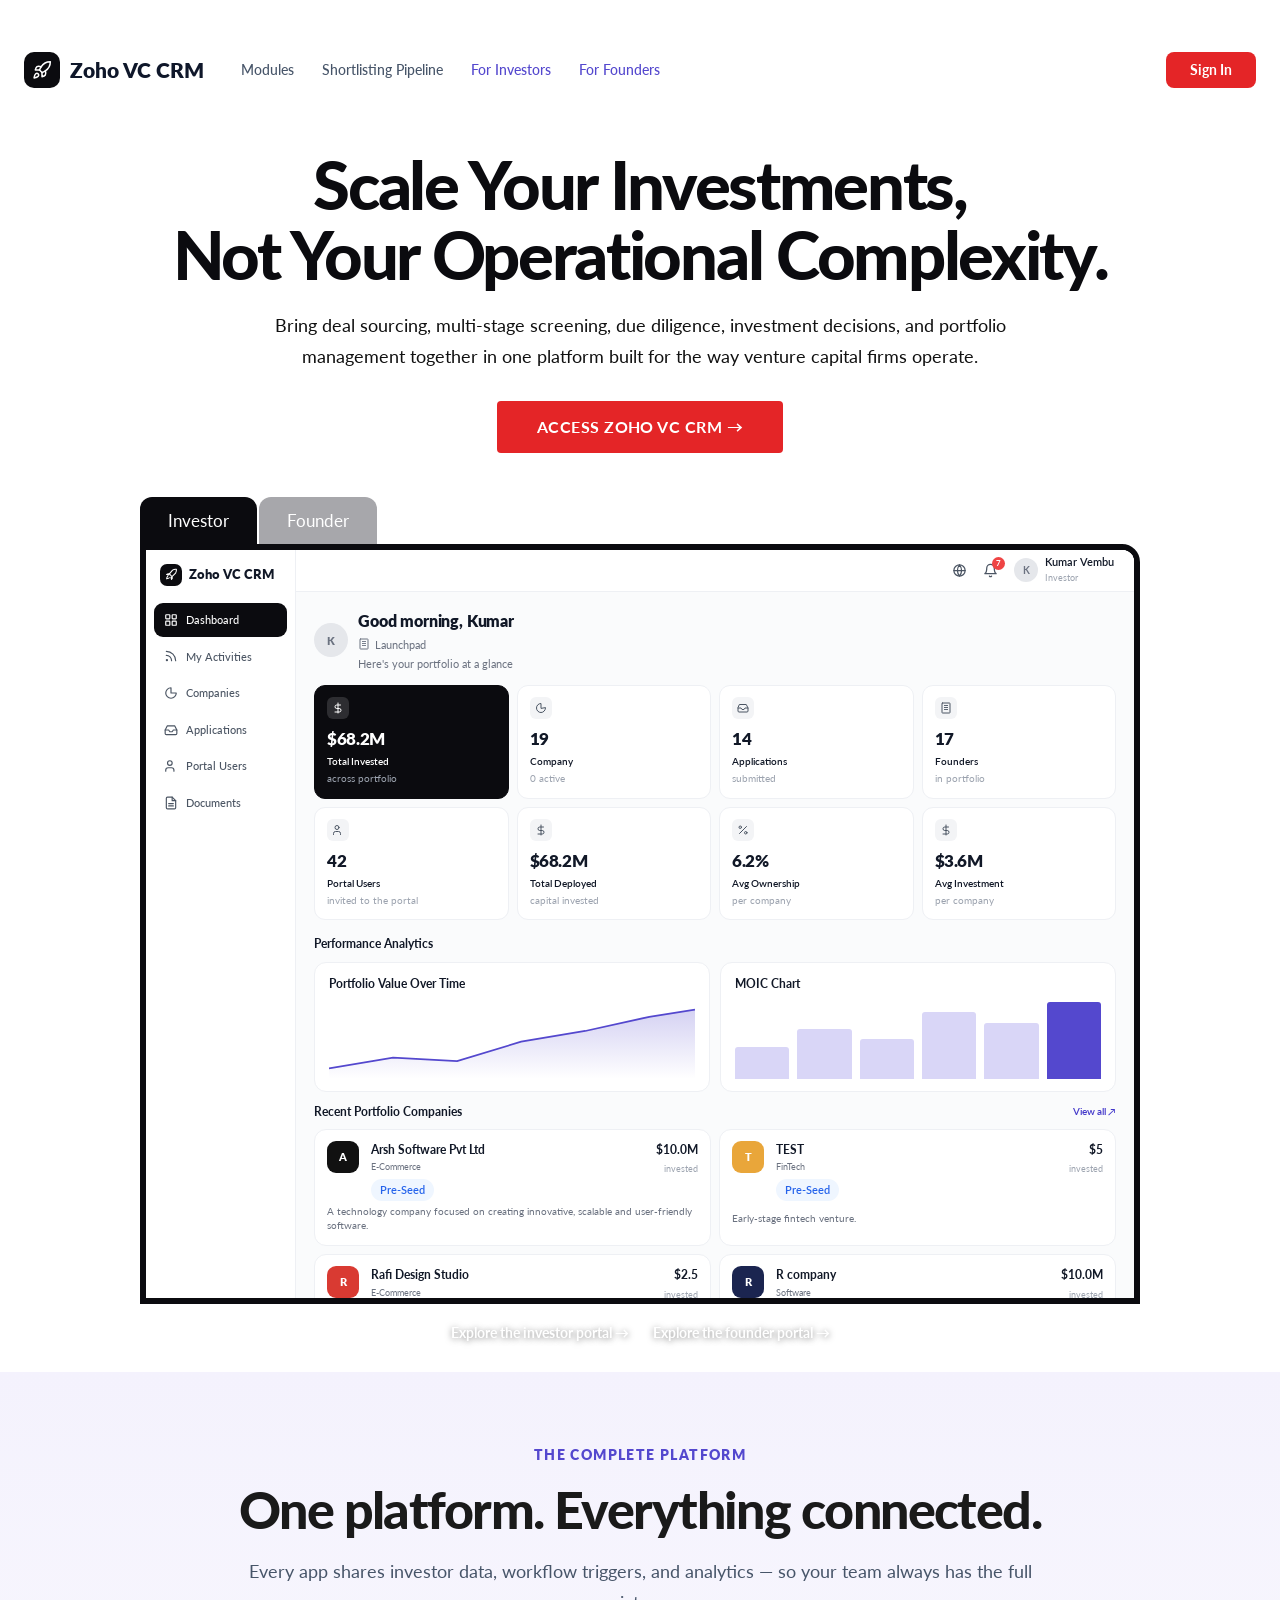
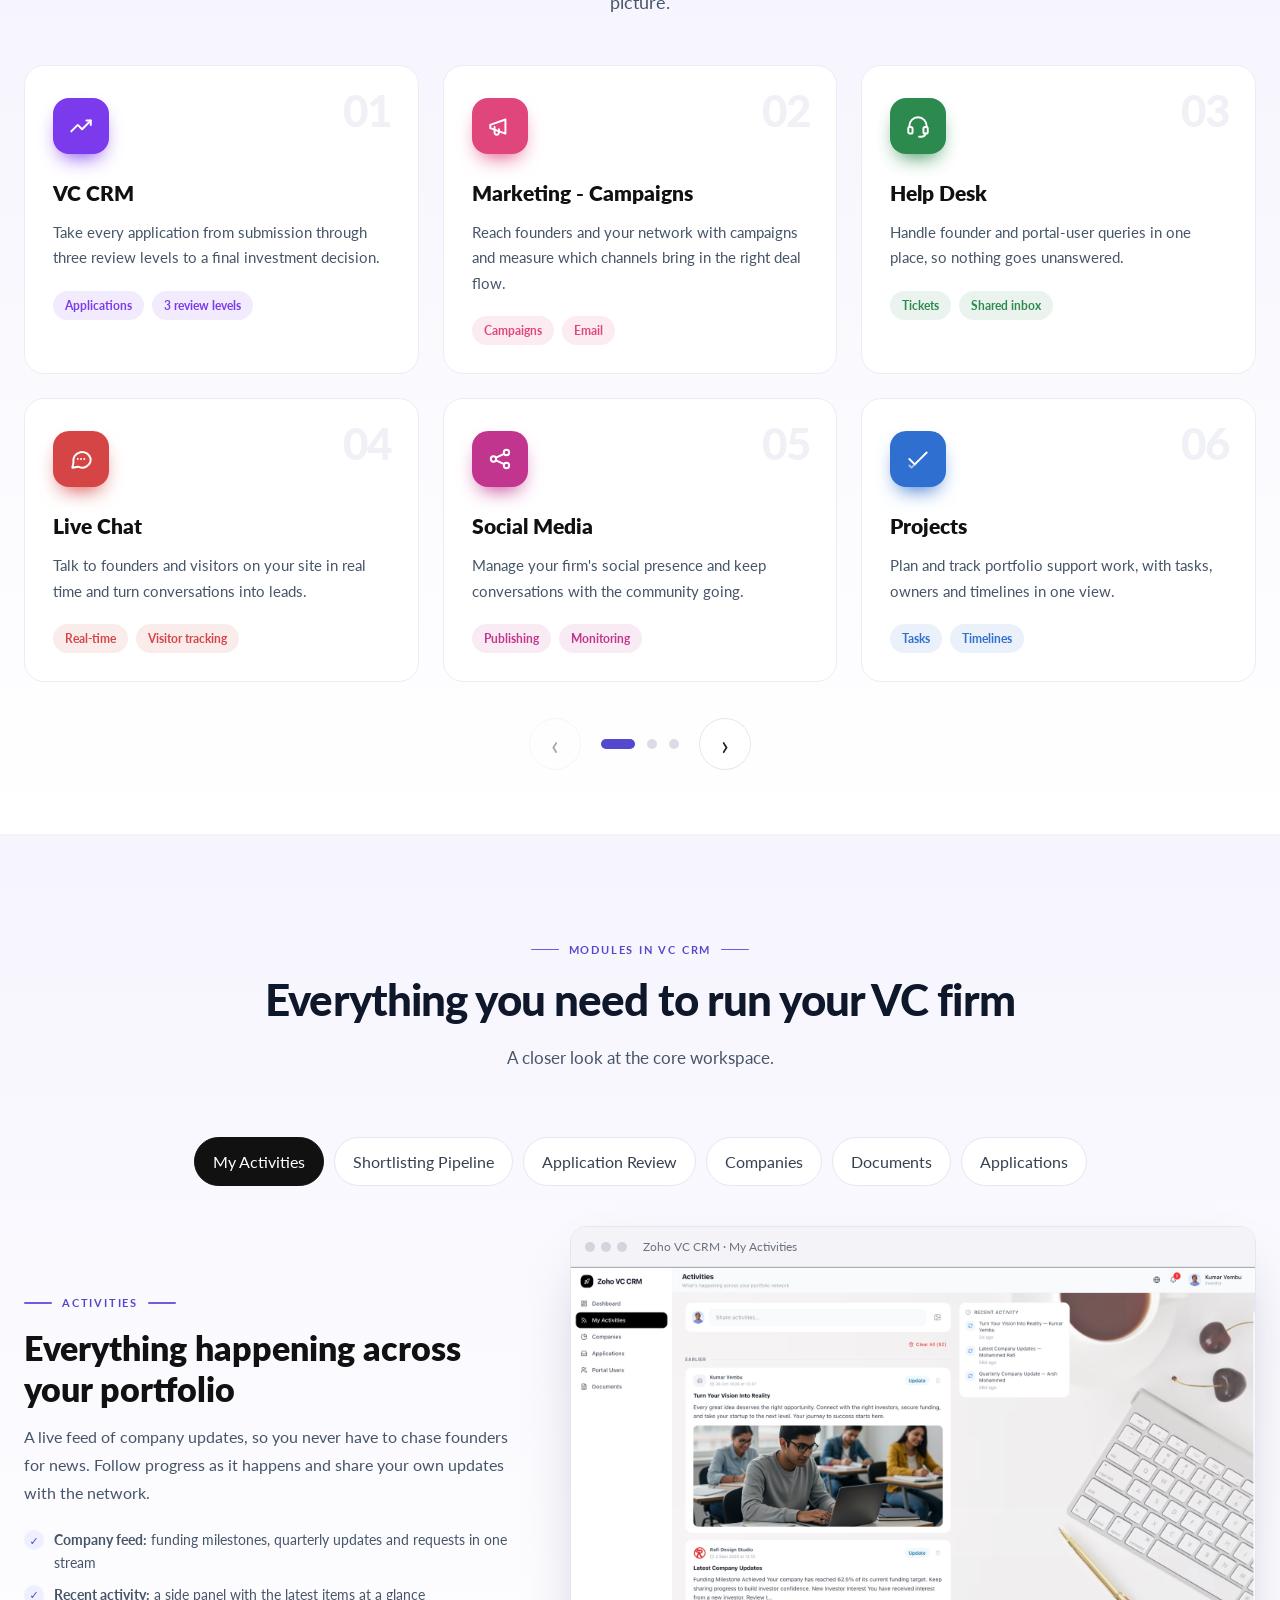
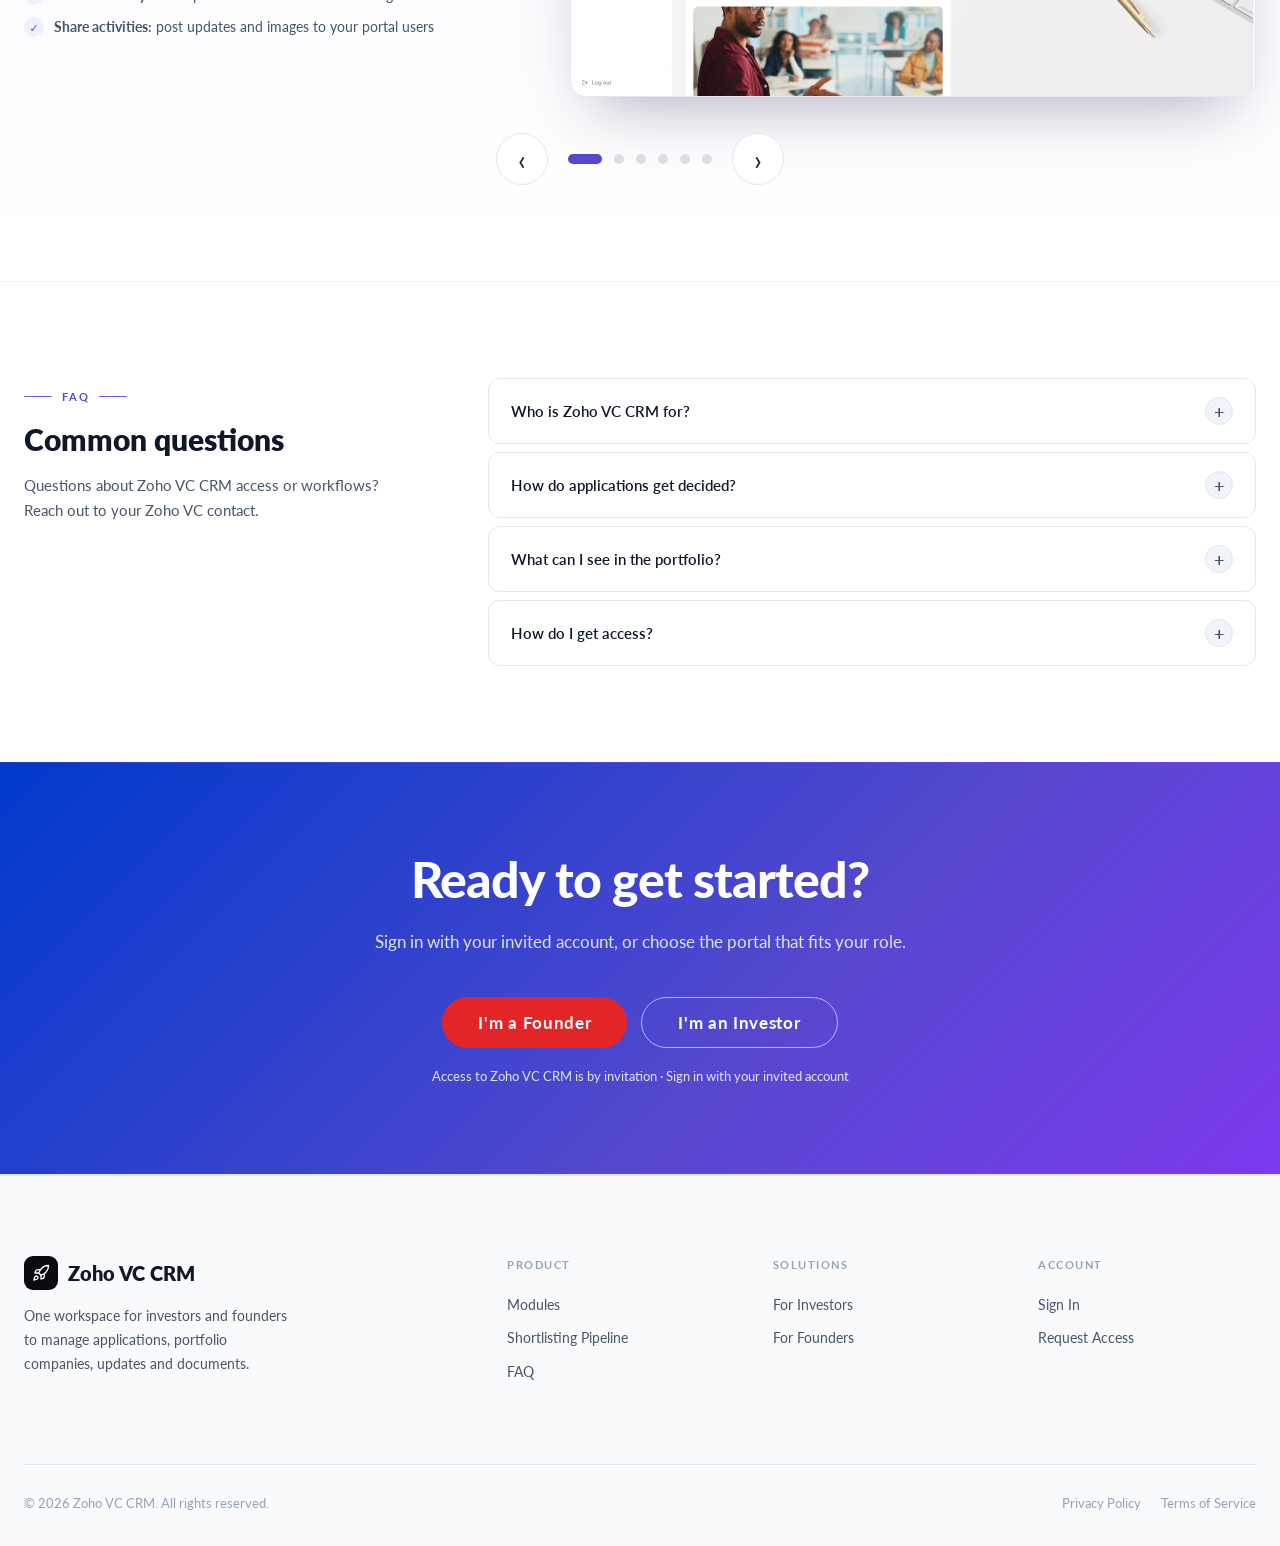
==== commit db6a7a14: "Add VC CRM (Sales) module and rename Marketing to Marketing - Campaigns Co-Authored-By: Claude Sonne" ====
--- a/index.html
+++ b/index.html
@@ -10,7 +10,7 @@
   <link href="https://fonts.googleapis.com/css2?family=Lato:wght@300;400;700;900&family=Inter:wght@400;500;600;700;800&display=swap" rel="stylesheet" />
   <link rel="stylesheet" href="styles.css?v=13" />
   <link rel="stylesheet" href="product.css?v=13" />
-  <link rel="stylesheet" href="theme.css?v=17" />
+  <link rel="stylesheet" href="theme.css?v=18" />
 </head>
 <body class="">
 <header class="navbar" role="banner">
@@ -73,7 +73,7 @@
 
 <section class="bundle-section" aria-label="The complete platform"><div class="container">
   <div class="bundle-head"><div class="bundle-eyebrow">The complete platform</div><h2 class="bundle-heading">One platform. Everything connected.</h2><p class="bundle-sub">Every app shares investor data, workflow triggers, and analytics &mdash; so your team always has the full picture.</p></div>
-  <div class="bundle-viewport"><div class="bundle-track" id="bundle-track"><div class="mx-page"><article class="mx-card" data-animate style="--c:#E0457B"><span class="mx-num">01</span><span class="mx-icon"><svg viewBox="0 0 24 24" width="26" height="26" fill="none" stroke="#fff" stroke-width="1.8" stroke-linecap="round" stroke-linejoin="round" aria-hidden="true"><path d="M3 11v3l14 5V6L3 11z"/><path d="M7 13v5a2 2 0 004 0v-3"/></svg></span><h3>Marketing</h3><p>Reach founders and your network with campaigns and measure which channels bring in the right deal flow.</p><div class="mx-tags"><span>Campaigns</span><span>Email</span></div></article><article class="mx-card" data-animate style="--c:#2D8A4E"><span class="mx-num">02</span><span class="mx-icon"><svg viewBox="0 0 24 24" width="26" height="26" fill="none" stroke="#fff" stroke-width="1.8" stroke-linecap="round" stroke-linejoin="round" aria-hidden="true"><path d="M4 13v-1a8 8 0 0116 0v1"/><rect x="3" y="13" width="4" height="6" rx="1.5"/><rect x="17" y="13" width="4" height="6" rx="1.5"/><path d="M19 19a4 4 0 01-4 3h-2"/></svg></span><h3>Help Desk</h3><p>Handle founder and portal-user queries in one place, so nothing goes unanswered.</p><div class="mx-tags"><span>Tickets</span><span>Shared inbox</span></div></article><article class="mx-card" data-animate style="--c:#D64545"><span class="mx-num">03</span><span class="mx-icon"><svg viewBox="0 0 24 24" width="26" height="26" fill="none" stroke="#fff" stroke-width="1.8" stroke-linecap="round" stroke-linejoin="round" aria-hidden="true"><path d="M21 12a8 8 0 01-11.6 7.1L4 20l1-4.6A8 8 0 1121 12z"/><path d="M9 12h.01M12 12h.01M15 12h.01"/></svg></span><h3>Live Chat</h3><p>Talk to founders and visitors on your site in real time and turn conversations into leads.</p><div class="mx-tags"><span>Real-time</span><span>Visitor tracking</span></div></article><article class="mx-card" data-animate style="--c:#C2358E"><span class="mx-num">04</span><span class="mx-icon"><svg viewBox="0 0 24 24" width="26" height="26" fill="none" stroke="#fff" stroke-width="1.8" stroke-linecap="round" stroke-linejoin="round" aria-hidden="true"><circle cx="6" cy="12" r="2.5"/><circle cx="18" cy="6" r="2.5"/><circle cx="18" cy="18" r="2.5"/><path d="M8.2 10.8l7.6-3.6M8.2 13.2l7.6 3.6"/></svg></span><h3>Social Media</h3><p>Manage your firm's social presence and keep conversations with the community going.</p><div class="mx-tags"><span>Publishing</span><span>Monitoring</span></div></article><article class="mx-card" data-animate style="--c:#2F6FD0"><span class="mx-num">05</span><span class="mx-icon"><svg viewBox="0 0 24 24" width="26" height="26" fill="none" stroke="#fff" stroke-width="1.8" stroke-linecap="round" stroke-linejoin="round" aria-hidden="true"><path d="M4 12l5 5L20 6"/><path d="M4 18l2 2 4-4" opacity=".55"/></svg></span><h3>Projects</h3><p>Plan and track portfolio support work, with tasks, owners and timelines in one view.</p><div class="mx-tags"><span>Tasks</span><span>Timelines</span></div></article><article class="mx-card" data-animate style="--c:#7A4FD8"><span class="mx-num">06</span><span class="mx-icon"><svg viewBox="0 0 24 24" width="26" height="26" fill="none" stroke="#fff" stroke-width="1.8" stroke-linecap="round" stroke-linejoin="round" aria-hidden="true"><rect x="3" y="4" width="18" height="14" rx="2"/><path d="M7 14l3-3 3 2 4-5"/><path d="M8 21h8"/></svg></span><h3>Website Performance</h3><p>See how your VC site performs: traffic, visitor journeys and what turns visits into applications.</p><div class="mx-tags"><span>Traffic</span><span>Conversions</span></div></article></div><div class="mx-page"><article class="mx-card" data-animate style="--c:#0F8B8D"><span class="mx-num">07</span><span class="mx-icon"><svg viewBox="0 0 24 24" width="26" height="26" fill="none" stroke="#fff" stroke-width="1.8" stroke-linecap="round" stroke-linejoin="round" aria-hidden="true"><rect x="5" y="3" width="14" height="18" rx="2"/><path d="M9 8h6M9 12h6M9 16h3"/></svg></span><h3>Surveys</h3><p>Collect structured feedback from founders and portfolio companies and act on the results.</p><div class="mx-tags"><span>Feedback</span><span>Insights</span></div></article><article class="mx-card" data-animate style="--c:#C97B2B"><span class="mx-num">08</span><span class="mx-icon"><svg viewBox="0 0 24 24" width="26" height="26" fill="none" stroke="#fff" stroke-width="1.8" stroke-linecap="round" stroke-linejoin="round" aria-hidden="true"><path d="M4 20V10M10 20V4M16 20v-8M22 20H2"/></svg></span><h3>Analytics</h3><p>Unified dashboards across your pipeline and portfolio, with clear views of performance and returns.</p><div class="mx-tags"><span>Pipeline</span><span>Returns</span></div></article><article class="mx-card" data-animate style="--c:#E8793A"><span class="mx-num">09</span><span class="mx-icon"><svg viewBox="0 0 24 24" width="26" height="26" fill="none" stroke="#fff" stroke-width="1.8" stroke-linecap="round" stroke-linejoin="round" aria-hidden="true"><rect x="3" y="5" width="18" height="16" rx="2"/><path d="M8 3v4M16 3v4M3 10h18"/></svg></span><h3>Events</h3><p>Host founder meetups and demo days, manage registrations and follow up with attendees.</p><div class="mx-tags"><span>Registration</span><span>Attendees</span></div></article><article class="mx-card" data-animate style="--c:#3B5BDB"><span class="mx-num">10</span><span class="mx-icon"><svg viewBox="0 0 24 24" width="26" height="26" fill="none" stroke="#fff" stroke-width="1.8" stroke-linecap="round" stroke-linejoin="round" aria-hidden="true"><rect x="3" y="6" width="13" height="12" rx="2"/><path d="M16 10l5-3v10l-5-3"/></svg></span><h3>Webinars</h3><p>Run online sessions for founders and your network, and nurture the people who attend.</p><div class="mx-tags"><span>Live sessions</span><span>Recordings</span></div></article><article class="mx-card" data-animate style="--c:#0E9F8E"><span class="mx-num">11</span><span class="mx-icon"><svg viewBox="0 0 24 24" width="26" height="26" fill="none" stroke="#fff" stroke-width="1.8" stroke-linecap="round" stroke-linejoin="round" aria-hidden="true"><path d="M17 21v-2a4 4 0 00-4-4H7a4 4 0 00-4 4v2"/><circle cx="10" cy="7" r="4"/><path d="M21 21v-2a4 4 0 00-3-3.9M16 3.1a4 4 0 010 7.8"/></svg></span><h3>Team Collaboration</h3><p>Chat with your team, share updates and decide faster, right alongside the deal.</p><div class="mx-tags"><span>Channels</span><span>Updates</span></div></article><article class="mx-card" data-animate style="--c:#B8860B"><span class="mx-num">12</span><span class="mx-icon"><svg viewBox="0 0 24 24" width="26" height="26" fill="none" stroke="#fff" stroke-width="1.8" stroke-linecap="round" stroke-linejoin="round" aria-hidden="true"><path d="M12 3l2.7 5.6 6.1.9-4.4 4.3 1 6.1L12 17l-5.4 2.9 1-6.1L3.2 9.5l6.1-.9L12 3z"/></svg></span><h3>Brand Management</h3><p>Keep your firm's brand consistent and track what the market says about it.</p><div class="mx-tags"><span>Brand health</span><span>Mentions</span></div></article></div><div class="mx-page"><article class="mx-card" data-animate style="--c:#5448CE"><span class="mx-num">13</span><span class="mx-icon"><svg viewBox="0 0 24 24" width="26" height="26" fill="none" stroke="#fff" stroke-width="1.8" stroke-linecap="round" stroke-linejoin="round" aria-hidden="true"><path d="M3 5h18l-7 8v6l-4-2v-4L3 5z"/></svg></span><h3>Marketing Automation</h3><p>Build journeys that nurture founders and investors automatically, from first touch to application.</p><div class="mx-tags"><span>Journeys</span><span>Triggers</span></div></article></div></div></div>
+  <div class="bundle-viewport"><div class="bundle-track" id="bundle-track"><div class="mx-page"><article class="mx-card" data-animate style="--c:#7C3AED"><span class="mx-num">01</span><span class="mx-icon"><svg viewBox="0 0 24 24" width="26" height="26" fill="none" stroke="#fff" stroke-width="1.8" stroke-linecap="round" stroke-linejoin="round" aria-hidden="true"><path d="M3 17l6-6 4 4 8-8"/><path d="M17 7h4v4"/></svg></span><h3>VC CRM</h3><p>Take every application from submission through three review levels to a final investment decision.</p><div class="mx-tags"><span>Applications</span><span>3 review levels</span></div></article><article class="mx-card" data-animate style="--c:#E0457B"><span class="mx-num">02</span><span class="mx-icon"><svg viewBox="0 0 24 24" width="26" height="26" fill="none" stroke="#fff" stroke-width="1.8" stroke-linecap="round" stroke-linejoin="round" aria-hidden="true"><path d="M3 11v3l14 5V6L3 11z"/><path d="M7 13v5a2 2 0 004 0v-3"/></svg></span><h3>Marketing - Campaigns</h3><p>Reach founders and your network with campaigns and measure which channels bring in the right deal flow.</p><div class="mx-tags"><span>Campaigns</span><span>Email</span></div></article><article class="mx-card" data-animate style="--c:#2D8A4E"><span class="mx-num">03</span><span class="mx-icon"><svg viewBox="0 0 24 24" width="26" height="26" fill="none" stroke="#fff" stroke-width="1.8" stroke-linecap="round" stroke-linejoin="round" aria-hidden="true"><path d="M4 13v-1a8 8 0 0116 0v1"/><rect x="3" y="13" width="4" height="6" rx="1.5"/><rect x="17" y="13" width="4" height="6" rx="1.5"/><path d="M19 19a4 4 0 01-4 3h-2"/></svg></span><h3>Help Desk</h3><p>Handle founder and portal-user queries in one place, so nothing goes unanswered.</p><div class="mx-tags"><span>Tickets</span><span>Shared inbox</span></div></article><article class="mx-card" data-animate style="--c:#D64545"><span class="mx-num">04</span><span class="mx-icon"><svg viewBox="0 0 24 24" width="26" height="26" fill="none" stroke="#fff" stroke-width="1.8" stroke-linecap="round" stroke-linejoin="round" aria-hidden="true"><path d="M21 12a8 8 0 01-11.6 7.1L4 20l1-4.6A8 8 0 1121 12z"/><path d="M9 12h.01M12 12h.01M15 12h.01"/></svg></span><h3>Live Chat</h3><p>Talk to founders and visitors on your site in real time and turn conversations into leads.</p><div class="mx-tags"><span>Real-time</span><span>Visitor tracking</span></div></article><article class="mx-card" data-animate style="--c:#C2358E"><span class="mx-num">05</span><span class="mx-icon"><svg viewBox="0 0 24 24" width="26" height="26" fill="none" stroke="#fff" stroke-width="1.8" stroke-linecap="round" stroke-linejoin="round" aria-hidden="true"><circle cx="6" cy="12" r="2.5"/><circle cx="18" cy="6" r="2.5"/><circle cx="18" cy="18" r="2.5"/><path d="M8.2 10.8l7.6-3.6M8.2 13.2l7.6 3.6"/></svg></span><h3>Social Media</h3><p>Manage your firm's social presence and keep conversations with the community going.</p><div class="mx-tags"><span>Publishing</span><span>Monitoring</span></div></article><article class="mx-card" data-animate style="--c:#2F6FD0"><span class="mx-num">06</span><span class="mx-icon"><svg viewBox="0 0 24 24" width="26" height="26" fill="none" stroke="#fff" stroke-width="1.8" stroke-linecap="round" stroke-linejoin="round" aria-hidden="true"><path d="M4 12l5 5L20 6"/><path d="M4 18l2 2 4-4" opacity=".55"/></svg></span><h3>Projects</h3><p>Plan and track portfolio support work, with tasks, owners and timelines in one view.</p><div class="mx-tags"><span>Tasks</span><span>Timelines</span></div></article></div><div class="mx-page"><article class="mx-card" data-animate style="--c:#7A4FD8"><span class="mx-num">07</span><span class="mx-icon"><svg viewBox="0 0 24 24" width="26" height="26" fill="none" stroke="#fff" stroke-width="1.8" stroke-linecap="round" stroke-linejoin="round" aria-hidden="true"><rect x="3" y="4" width="18" height="14" rx="2"/><path d="M7 14l3-3 3 2 4-5"/><path d="M8 21h8"/></svg></span><h3>Website Performance</h3><p>See how your VC site performs: traffic, visitor journeys and what turns visits into applications.</p><div class="mx-tags"><span>Traffic</span><span>Conversions</span></div></article><article class="mx-card" data-animate style="--c:#0F8B8D"><span class="mx-num">08</span><span class="mx-icon"><svg viewBox="0 0 24 24" width="26" height="26" fill="none" stroke="#fff" stroke-width="1.8" stroke-linecap="round" stroke-linejoin="round" aria-hidden="true"><rect x="5" y="3" width="14" height="18" rx="2"/><path d="M9 8h6M9 12h6M9 16h3"/></svg></span><h3>Surveys</h3><p>Collect structured feedback from founders and portfolio companies and act on the results.</p><div class="mx-tags"><span>Feedback</span><span>Insights</span></div></article><article class="mx-card" data-animate style="--c:#C97B2B"><span class="mx-num">09</span><span class="mx-icon"><svg viewBox="0 0 24 24" width="26" height="26" fill="none" stroke="#fff" stroke-width="1.8" stroke-linecap="round" stroke-linejoin="round" aria-hidden="true"><path d="M4 20V10M10 20V4M16 20v-8M22 20H2"/></svg></span><h3>Analytics</h3><p>Unified dashboards across your pipeline and portfolio, with clear views of performance and returns.</p><div class="mx-tags"><span>Pipeline</span><span>Returns</span></div></article><article class="mx-card" data-animate style="--c:#E8793A"><span class="mx-num">10</span><span class="mx-icon"><svg viewBox="0 0 24 24" width="26" height="26" fill="none" stroke="#fff" stroke-width="1.8" stroke-linecap="round" stroke-linejoin="round" aria-hidden="true"><rect x="3" y="5" width="18" height="16" rx="2"/><path d="M8 3v4M16 3v4M3 10h18"/></svg></span><h3>Events</h3><p>Host founder meetups and demo days, manage registrations and follow up with attendees.</p><div class="mx-tags"><span>Registration</span><span>Attendees</span></div></article><article class="mx-card" data-animate style="--c:#3B5BDB"><span class="mx-num">11</span><span class="mx-icon"><svg viewBox="0 0 24 24" width="26" height="26" fill="none" stroke="#fff" stroke-width="1.8" stroke-linecap="round" stroke-linejoin="round" aria-hidden="true"><rect x="3" y="6" width="13" height="12" rx="2"/><path d="M16 10l5-3v10l-5-3"/></svg></span><h3>Webinars</h3><p>Run online sessions for founders and your network, and nurture the people who attend.</p><div class="mx-tags"><span>Live sessions</span><span>Recordings</span></div></article><article class="mx-card" data-animate style="--c:#0E9F8E"><span class="mx-num">12</span><span class="mx-icon"><svg viewBox="0 0 24 24" width="26" height="26" fill="none" stroke="#fff" stroke-width="1.8" stroke-linecap="round" stroke-linejoin="round" aria-hidden="true"><path d="M17 21v-2a4 4 0 00-4-4H7a4 4 0 00-4 4v2"/><circle cx="10" cy="7" r="4"/><path d="M21 21v-2a4 4 0 00-3-3.9M16 3.1a4 4 0 010 7.8"/></svg></span><h3>Team Collaboration</h3><p>Chat with your team, share updates and decide faster, right alongside the deal.</p><div class="mx-tags"><span>Channels</span><span>Updates</span></div></article></div><div class="mx-page"><article class="mx-card" data-animate style="--c:#B8860B"><span class="mx-num">13</span><span class="mx-icon"><svg viewBox="0 0 24 24" width="26" height="26" fill="none" stroke="#fff" stroke-width="1.8" stroke-linecap="round" stroke-linejoin="round" aria-hidden="true"><path d="M12 3l2.7 5.6 6.1.9-4.4 4.3 1 6.1L12 17l-5.4 2.9 1-6.1L3.2 9.5l6.1-.9L12 3z"/></svg></span><h3>Brand Management</h3><p>Keep your firm's brand consistent and track what the market says about it.</p><div class="mx-tags"><span>Brand health</span><span>Mentions</span></div></article><article class="mx-card" data-animate style="--c:#5448CE"><span class="mx-num">14</span><span class="mx-icon"><svg viewBox="0 0 24 24" width="26" height="26" fill="none" stroke="#fff" stroke-width="1.8" stroke-linecap="round" stroke-linejoin="round" aria-hidden="true"><path d="M3 5h18l-7 8v6l-4-2v-4L3 5z"/></svg></span><h3>Marketing Automation</h3><p>Build journeys that nurture founders and investors automatically, from first touch to application.</p><div class="mx-tags"><span>Journeys</span><span>Triggers</span></div></article></div></div></div>
   <div class="bundle-nav"><button type="button" class="bundle-arrow" id="bundle-prev" aria-label="Previous">&#8249;</button><div class="bundle-dots" id="bundle-dots"></div><button type="button" class="bundle-arrow" id="bundle-next" aria-label="Next">&#8250;</button></div></div>
 </div></section>
 <section id="modules" class="section-py bg-white"><div class="container">
@@ -127,6 +127,6 @@
     </div>
   </div>
 </footer>
-<script src="script.js?v=16"></script>
+<script src="script.js?v=17"></script>
 </body>
 </html>
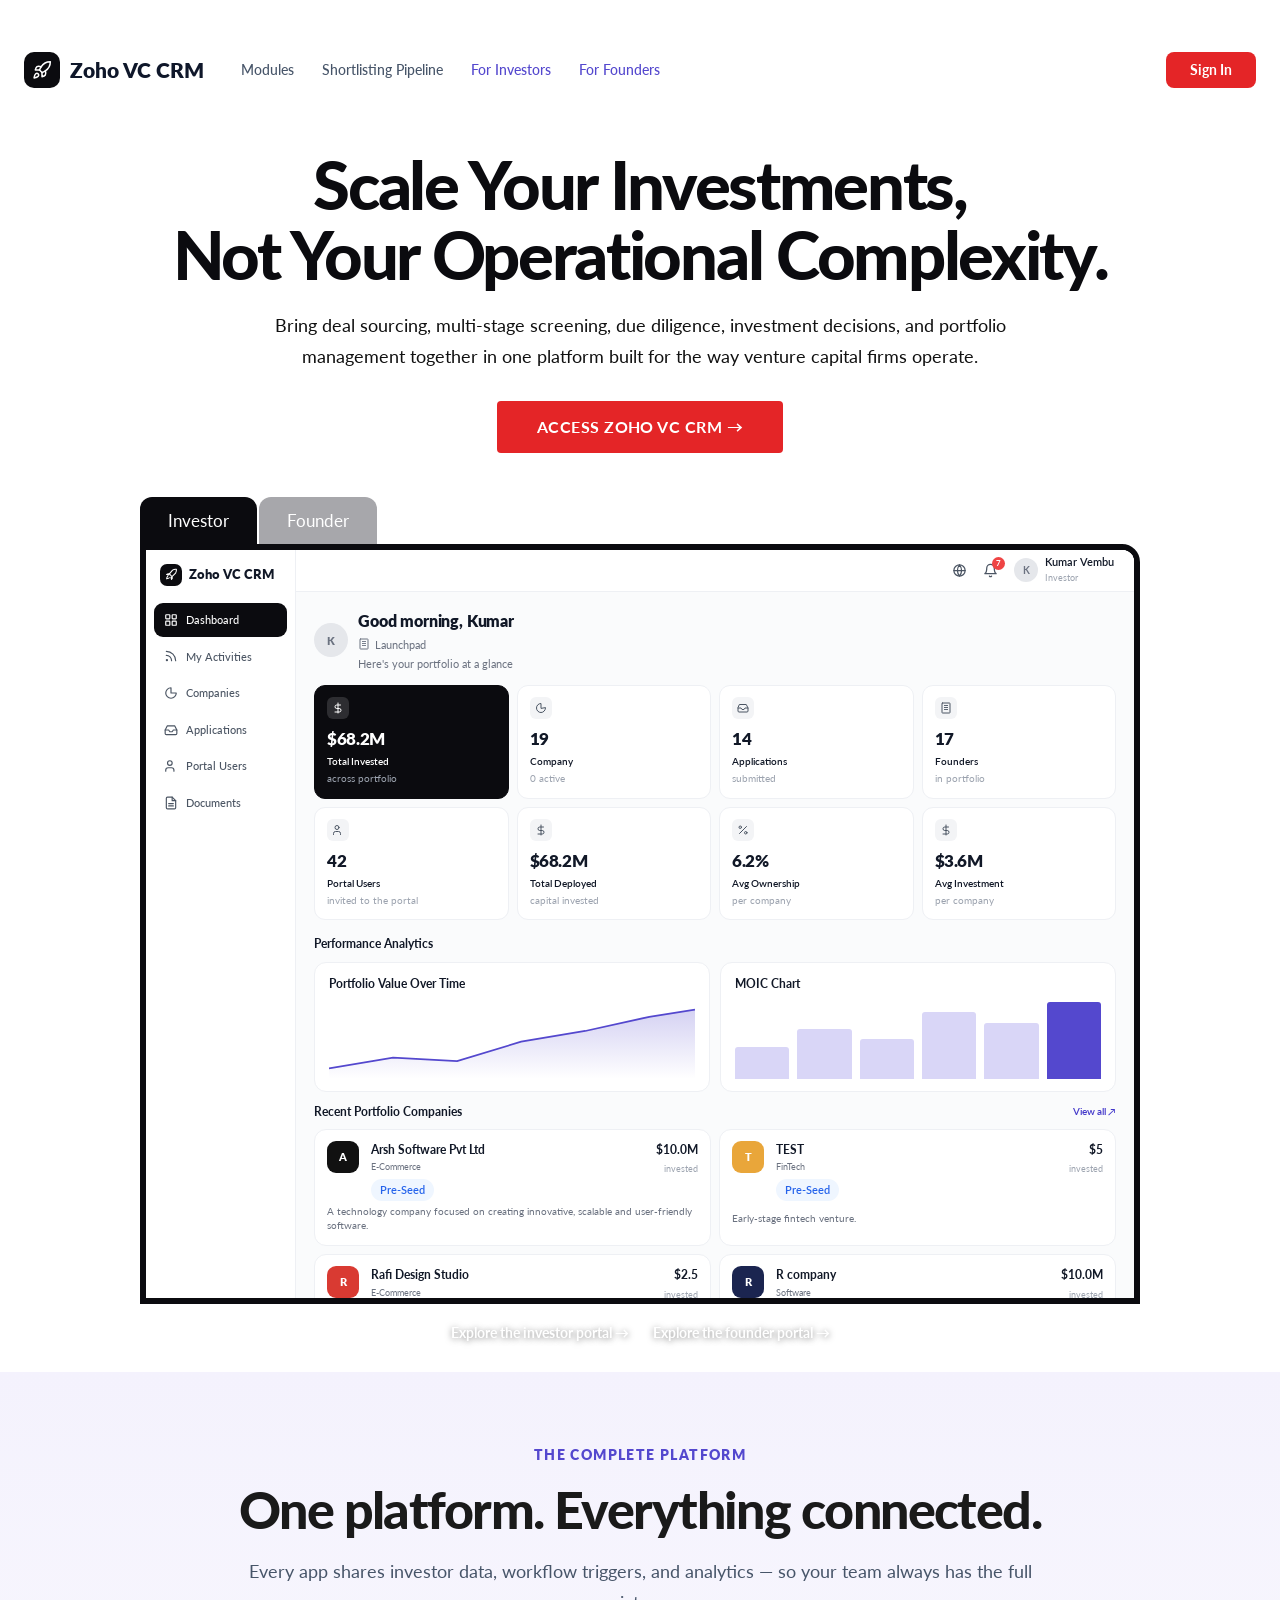
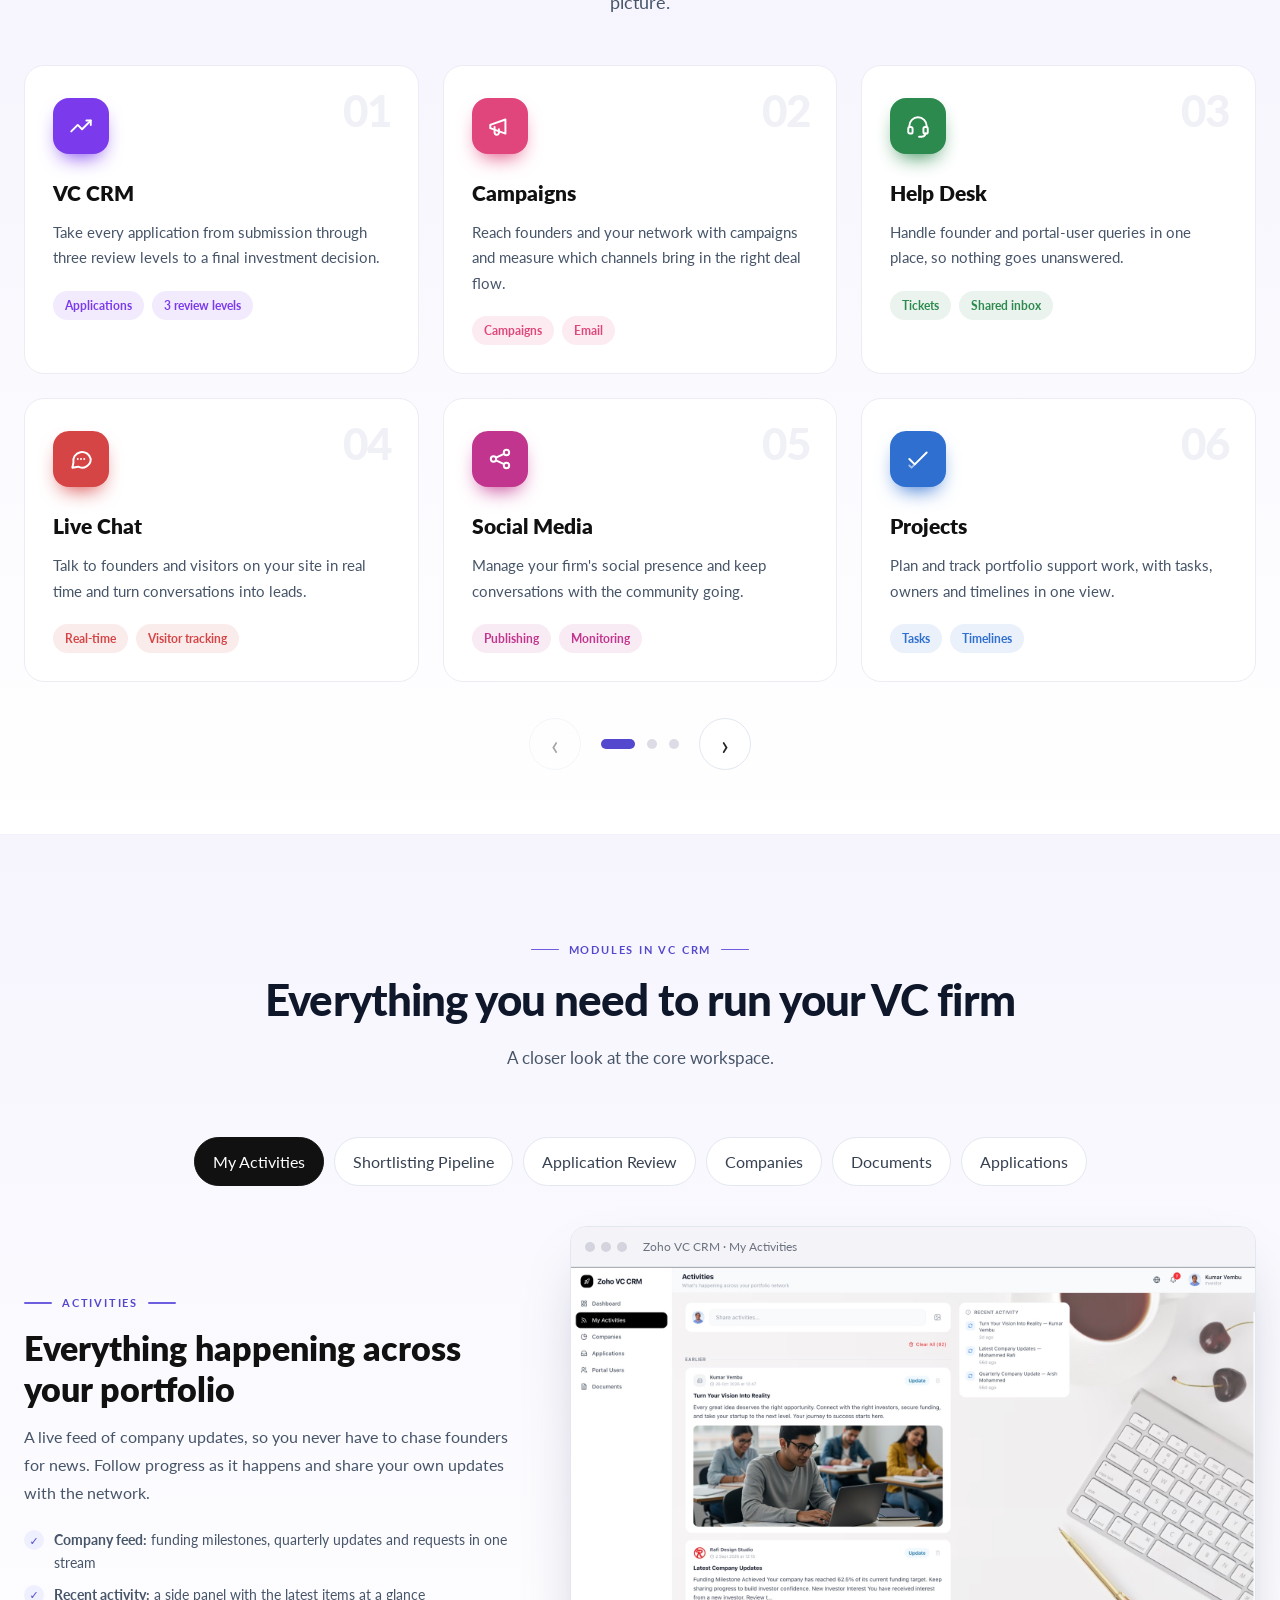
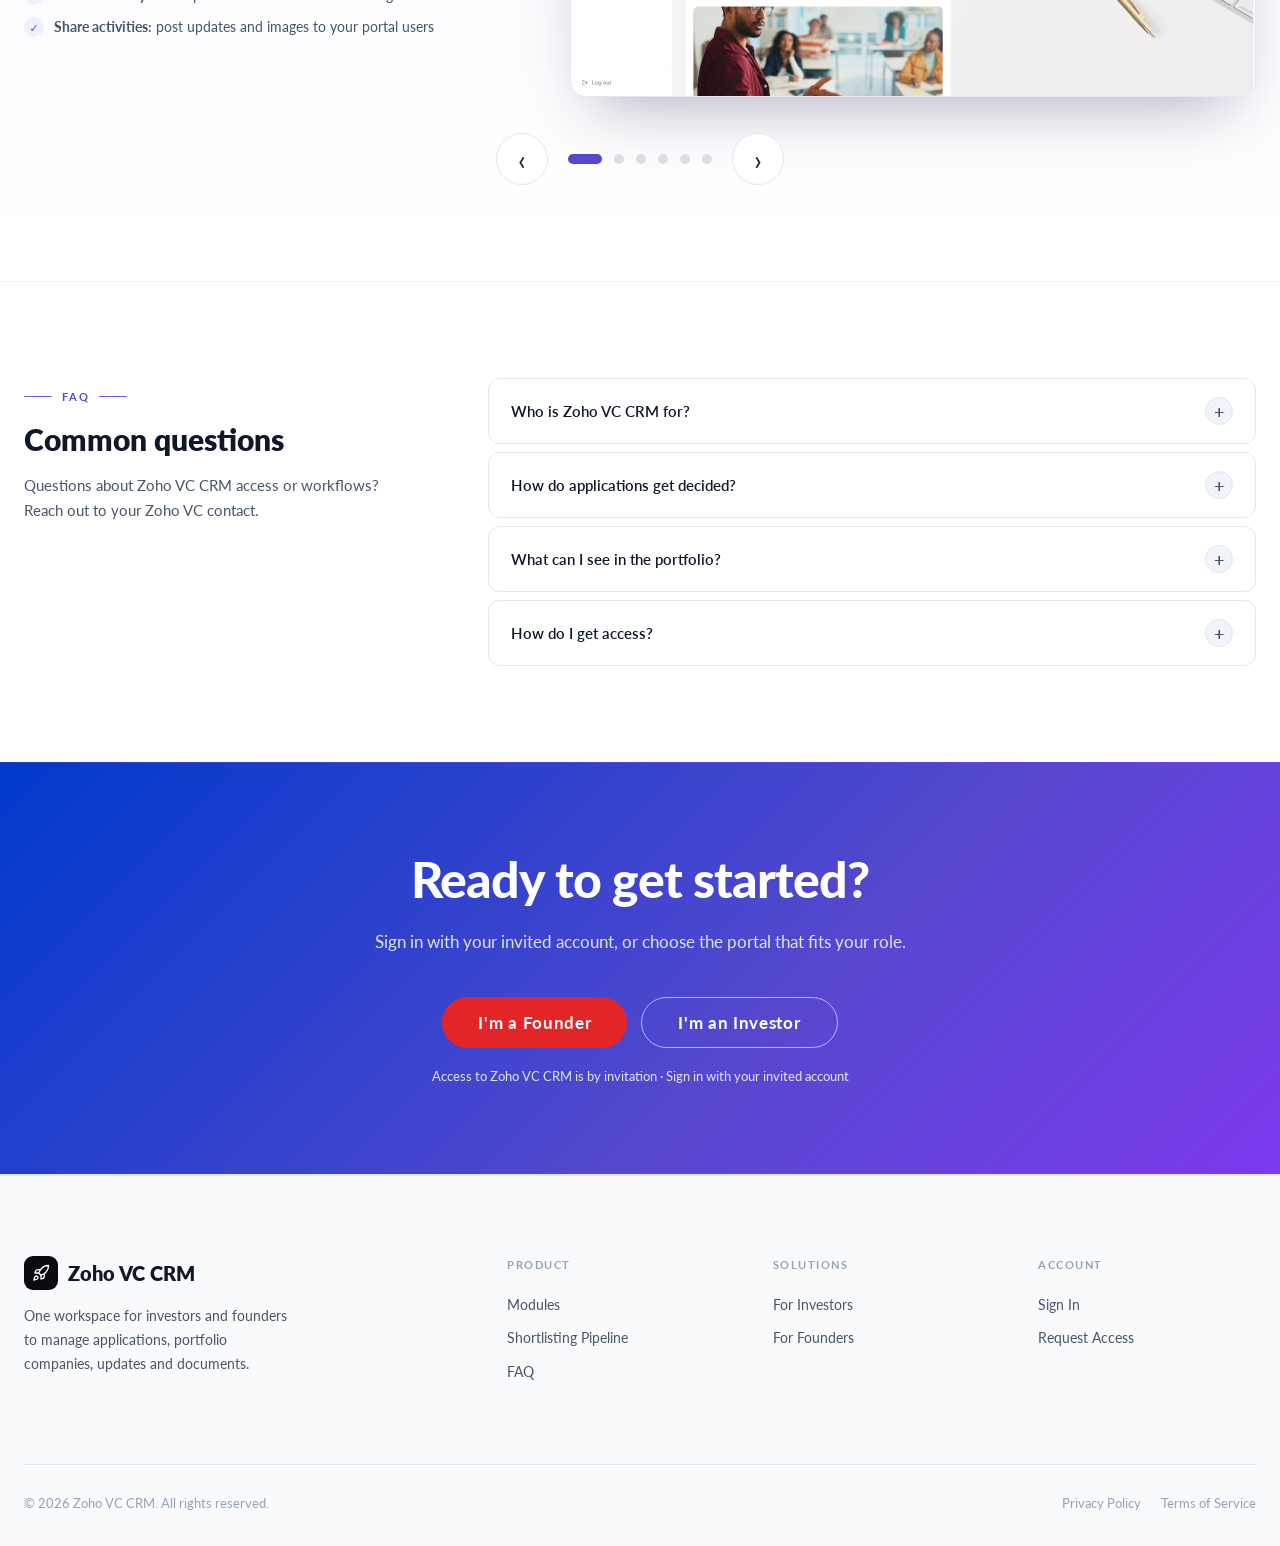
==== commit 46b58ee2: "Rename Marketing - Campaigns module to Campaigns Co-Authored-By: Claude Sonnet 5.5 <noreply@anthropi" ====
--- a/index.html
+++ b/index.html
@@ -10,7 +10,7 @@
   <link href="https://fonts.googleapis.com/css2?family=Lato:wght@300;400;700;900&family=Inter:wght@400;500;600;700;800&display=swap" rel="stylesheet" />
   <link rel="stylesheet" href="styles.css?v=13" />
   <link rel="stylesheet" href="product.css?v=13" />
-  <link rel="stylesheet" href="theme.css?v=18" />
+  <link rel="stylesheet" href="theme.css?v=19" />
 </head>
 <body class="">
 <header class="navbar" role="banner">
@@ -73,7 +73,7 @@
 
 <section class="bundle-section" aria-label="The complete platform"><div class="container">
   <div class="bundle-head"><div class="bundle-eyebrow">The complete platform</div><h2 class="bundle-heading">One platform. Everything connected.</h2><p class="bundle-sub">Every app shares investor data, workflow triggers, and analytics &mdash; so your team always has the full picture.</p></div>
-  <div class="bundle-viewport"><div class="bundle-track" id="bundle-track"><div class="mx-page"><article class="mx-card" data-animate style="--c:#7C3AED"><span class="mx-num">01</span><span class="mx-icon"><svg viewBox="0 0 24 24" width="26" height="26" fill="none" stroke="#fff" stroke-width="1.8" stroke-linecap="round" stroke-linejoin="round" aria-hidden="true"><path d="M3 17l6-6 4 4 8-8"/><path d="M17 7h4v4"/></svg></span><h3>VC CRM</h3><p>Take every application from submission through three review levels to a final investment decision.</p><div class="mx-tags"><span>Applications</span><span>3 review levels</span></div></article><article class="mx-card" data-animate style="--c:#E0457B"><span class="mx-num">02</span><span class="mx-icon"><svg viewBox="0 0 24 24" width="26" height="26" fill="none" stroke="#fff" stroke-width="1.8" stroke-linecap="round" stroke-linejoin="round" aria-hidden="true"><path d="M3 11v3l14 5V6L3 11z"/><path d="M7 13v5a2 2 0 004 0v-3"/></svg></span><h3>Marketing - Campaigns</h3><p>Reach founders and your network with campaigns and measure which channels bring in the right deal flow.</p><div class="mx-tags"><span>Campaigns</span><span>Email</span></div></article><article class="mx-card" data-animate style="--c:#2D8A4E"><span class="mx-num">03</span><span class="mx-icon"><svg viewBox="0 0 24 24" width="26" height="26" fill="none" stroke="#fff" stroke-width="1.8" stroke-linecap="round" stroke-linejoin="round" aria-hidden="true"><path d="M4 13v-1a8 8 0 0116 0v1"/><rect x="3" y="13" width="4" height="6" rx="1.5"/><rect x="17" y="13" width="4" height="6" rx="1.5"/><path d="M19 19a4 4 0 01-4 3h-2"/></svg></span><h3>Help Desk</h3><p>Handle founder and portal-user queries in one place, so nothing goes unanswered.</p><div class="mx-tags"><span>Tickets</span><span>Shared inbox</span></div></article><article class="mx-card" data-animate style="--c:#D64545"><span class="mx-num">04</span><span class="mx-icon"><svg viewBox="0 0 24 24" width="26" height="26" fill="none" stroke="#fff" stroke-width="1.8" stroke-linecap="round" stroke-linejoin="round" aria-hidden="true"><path d="M21 12a8 8 0 01-11.6 7.1L4 20l1-4.6A8 8 0 1121 12z"/><path d="M9 12h.01M12 12h.01M15 12h.01"/></svg></span><h3>Live Chat</h3><p>Talk to founders and visitors on your site in real time and turn conversations into leads.</p><div class="mx-tags"><span>Real-time</span><span>Visitor tracking</span></div></article><article class="mx-card" data-animate style="--c:#C2358E"><span class="mx-num">05</span><span class="mx-icon"><svg viewBox="0 0 24 24" width="26" height="26" fill="none" stroke="#fff" stroke-width="1.8" stroke-linecap="round" stroke-linejoin="round" aria-hidden="true"><circle cx="6" cy="12" r="2.5"/><circle cx="18" cy="6" r="2.5"/><circle cx="18" cy="18" r="2.5"/><path d="M8.2 10.8l7.6-3.6M8.2 13.2l7.6 3.6"/></svg></span><h3>Social Media</h3><p>Manage your firm's social presence and keep conversations with the community going.</p><div class="mx-tags"><span>Publishing</span><span>Monitoring</span></div></article><article class="mx-card" data-animate style="--c:#2F6FD0"><span class="mx-num">06</span><span class="mx-icon"><svg viewBox="0 0 24 24" width="26" height="26" fill="none" stroke="#fff" stroke-width="1.8" stroke-linecap="round" stroke-linejoin="round" aria-hidden="true"><path d="M4 12l5 5L20 6"/><path d="M4 18l2 2 4-4" opacity=".55"/></svg></span><h3>Projects</h3><p>Plan and track portfolio support work, with tasks, owners and timelines in one view.</p><div class="mx-tags"><span>Tasks</span><span>Timelines</span></div></article></div><div class="mx-page"><article class="mx-card" data-animate style="--c:#7A4FD8"><span class="mx-num">07</span><span class="mx-icon"><svg viewBox="0 0 24 24" width="26" height="26" fill="none" stroke="#fff" stroke-width="1.8" stroke-linecap="round" stroke-linejoin="round" aria-hidden="true"><rect x="3" y="4" width="18" height="14" rx="2"/><path d="M7 14l3-3 3 2 4-5"/><path d="M8 21h8"/></svg></span><h3>Website Performance</h3><p>See how your VC site performs: traffic, visitor journeys and what turns visits into applications.</p><div class="mx-tags"><span>Traffic</span><span>Conversions</span></div></article><article class="mx-card" data-animate style="--c:#0F8B8D"><span class="mx-num">08</span><span class="mx-icon"><svg viewBox="0 0 24 24" width="26" height="26" fill="none" stroke="#fff" stroke-width="1.8" stroke-linecap="round" stroke-linejoin="round" aria-hidden="true"><rect x="5" y="3" width="14" height="18" rx="2"/><path d="M9 8h6M9 12h6M9 16h3"/></svg></span><h3>Surveys</h3><p>Collect structured feedback from founders and portfolio companies and act on the results.</p><div class="mx-tags"><span>Feedback</span><span>Insights</span></div></article><article class="mx-card" data-animate style="--c:#C97B2B"><span class="mx-num">09</span><span class="mx-icon"><svg viewBox="0 0 24 24" width="26" height="26" fill="none" stroke="#fff" stroke-width="1.8" stroke-linecap="round" stroke-linejoin="round" aria-hidden="true"><path d="M4 20V10M10 20V4M16 20v-8M22 20H2"/></svg></span><h3>Analytics</h3><p>Unified dashboards across your pipeline and portfolio, with clear views of performance and returns.</p><div class="mx-tags"><span>Pipeline</span><span>Returns</span></div></article><article class="mx-card" data-animate style="--c:#E8793A"><span class="mx-num">10</span><span class="mx-icon"><svg viewBox="0 0 24 24" width="26" height="26" fill="none" stroke="#fff" stroke-width="1.8" stroke-linecap="round" stroke-linejoin="round" aria-hidden="true"><rect x="3" y="5" width="18" height="16" rx="2"/><path d="M8 3v4M16 3v4M3 10h18"/></svg></span><h3>Events</h3><p>Host founder meetups and demo days, manage registrations and follow up with attendees.</p><div class="mx-tags"><span>Registration</span><span>Attendees</span></div></article><article class="mx-card" data-animate style="--c:#3B5BDB"><span class="mx-num">11</span><span class="mx-icon"><svg viewBox="0 0 24 24" width="26" height="26" fill="none" stroke="#fff" stroke-width="1.8" stroke-linecap="round" stroke-linejoin="round" aria-hidden="true"><rect x="3" y="6" width="13" height="12" rx="2"/><path d="M16 10l5-3v10l-5-3"/></svg></span><h3>Webinars</h3><p>Run online sessions for founders and your network, and nurture the people who attend.</p><div class="mx-tags"><span>Live sessions</span><span>Recordings</span></div></article><article class="mx-card" data-animate style="--c:#0E9F8E"><span class="mx-num">12</span><span class="mx-icon"><svg viewBox="0 0 24 24" width="26" height="26" fill="none" stroke="#fff" stroke-width="1.8" stroke-linecap="round" stroke-linejoin="round" aria-hidden="true"><path d="M17 21v-2a4 4 0 00-4-4H7a4 4 0 00-4 4v2"/><circle cx="10" cy="7" r="4"/><path d="M21 21v-2a4 4 0 00-3-3.9M16 3.1a4 4 0 010 7.8"/></svg></span><h3>Team Collaboration</h3><p>Chat with your team, share updates and decide faster, right alongside the deal.</p><div class="mx-tags"><span>Channels</span><span>Updates</span></div></article></div><div class="mx-page"><article class="mx-card" data-animate style="--c:#B8860B"><span class="mx-num">13</span><span class="mx-icon"><svg viewBox="0 0 24 24" width="26" height="26" fill="none" stroke="#fff" stroke-width="1.8" stroke-linecap="round" stroke-linejoin="round" aria-hidden="true"><path d="M12 3l2.7 5.6 6.1.9-4.4 4.3 1 6.1L12 17l-5.4 2.9 1-6.1L3.2 9.5l6.1-.9L12 3z"/></svg></span><h3>Brand Management</h3><p>Keep your firm's brand consistent and track what the market says about it.</p><div class="mx-tags"><span>Brand health</span><span>Mentions</span></div></article><article class="mx-card" data-animate style="--c:#5448CE"><span class="mx-num">14</span><span class="mx-icon"><svg viewBox="0 0 24 24" width="26" height="26" fill="none" stroke="#fff" stroke-width="1.8" stroke-linecap="round" stroke-linejoin="round" aria-hidden="true"><path d="M3 5h18l-7 8v6l-4-2v-4L3 5z"/></svg></span><h3>Marketing Automation</h3><p>Build journeys that nurture founders and investors automatically, from first touch to application.</p><div class="mx-tags"><span>Journeys</span><span>Triggers</span></div></article></div></div></div>
+  <div class="bundle-viewport"><div class="bundle-track" id="bundle-track"><div class="mx-page"><article class="mx-card" data-animate style="--c:#7C3AED"><span class="mx-num">01</span><span class="mx-icon"><svg viewBox="0 0 24 24" width="26" height="26" fill="none" stroke="#fff" stroke-width="1.8" stroke-linecap="round" stroke-linejoin="round" aria-hidden="true"><path d="M3 17l6-6 4 4 8-8"/><path d="M17 7h4v4"/></svg></span><h3>VC CRM</h3><p>Take every application from submission through three review levels to a final investment decision.</p><div class="mx-tags"><span>Applications</span><span>3 review levels</span></div></article><article class="mx-card" data-animate style="--c:#E0457B"><span class="mx-num">02</span><span class="mx-icon"><svg viewBox="0 0 24 24" width="26" height="26" fill="none" stroke="#fff" stroke-width="1.8" stroke-linecap="round" stroke-linejoin="round" aria-hidden="true"><path d="M3 11v3l14 5V6L3 11z"/><path d="M7 13v5a2 2 0 004 0v-3"/></svg></span><h3>Campaigns</h3><p>Reach founders and your network with campaigns and measure which channels bring in the right deal flow.</p><div class="mx-tags"><span>Campaigns</span><span>Email</span></div></article><article class="mx-card" data-animate style="--c:#2D8A4E"><span class="mx-num">03</span><span class="mx-icon"><svg viewBox="0 0 24 24" width="26" height="26" fill="none" stroke="#fff" stroke-width="1.8" stroke-linecap="round" stroke-linejoin="round" aria-hidden="true"><path d="M4 13v-1a8 8 0 0116 0v1"/><rect x="3" y="13" width="4" height="6" rx="1.5"/><rect x="17" y="13" width="4" height="6" rx="1.5"/><path d="M19 19a4 4 0 01-4 3h-2"/></svg></span><h3>Help Desk</h3><p>Handle founder and portal-user queries in one place, so nothing goes unanswered.</p><div class="mx-tags"><span>Tickets</span><span>Shared inbox</span></div></article><article class="mx-card" data-animate style="--c:#D64545"><span class="mx-num">04</span><span class="mx-icon"><svg viewBox="0 0 24 24" width="26" height="26" fill="none" stroke="#fff" stroke-width="1.8" stroke-linecap="round" stroke-linejoin="round" aria-hidden="true"><path d="M21 12a8 8 0 01-11.6 7.1L4 20l1-4.6A8 8 0 1121 12z"/><path d="M9 12h.01M12 12h.01M15 12h.01"/></svg></span><h3>Live Chat</h3><p>Talk to founders and visitors on your site in real time and turn conversations into leads.</p><div class="mx-tags"><span>Real-time</span><span>Visitor tracking</span></div></article><article class="mx-card" data-animate style="--c:#C2358E"><span class="mx-num">05</span><span class="mx-icon"><svg viewBox="0 0 24 24" width="26" height="26" fill="none" stroke="#fff" stroke-width="1.8" stroke-linecap="round" stroke-linejoin="round" aria-hidden="true"><circle cx="6" cy="12" r="2.5"/><circle cx="18" cy="6" r="2.5"/><circle cx="18" cy="18" r="2.5"/><path d="M8.2 10.8l7.6-3.6M8.2 13.2l7.6 3.6"/></svg></span><h3>Social Media</h3><p>Manage your firm's social presence and keep conversations with the community going.</p><div class="mx-tags"><span>Publishing</span><span>Monitoring</span></div></article><article class="mx-card" data-animate style="--c:#2F6FD0"><span class="mx-num">06</span><span class="mx-icon"><svg viewBox="0 0 24 24" width="26" height="26" fill="none" stroke="#fff" stroke-width="1.8" stroke-linecap="round" stroke-linejoin="round" aria-hidden="true"><path d="M4 12l5 5L20 6"/><path d="M4 18l2 2 4-4" opacity=".55"/></svg></span><h3>Projects</h3><p>Plan and track portfolio support work, with tasks, owners and timelines in one view.</p><div class="mx-tags"><span>Tasks</span><span>Timelines</span></div></article></div><div class="mx-page"><article class="mx-card" data-animate style="--c:#7A4FD8"><span class="mx-num">07</span><span class="mx-icon"><svg viewBox="0 0 24 24" width="26" height="26" fill="none" stroke="#fff" stroke-width="1.8" stroke-linecap="round" stroke-linejoin="round" aria-hidden="true"><rect x="3" y="4" width="18" height="14" rx="2"/><path d="M7 14l3-3 3 2 4-5"/><path d="M8 21h8"/></svg></span><h3>Website Performance</h3><p>See how your VC site performs: traffic, visitor journeys and what turns visits into applications.</p><div class="mx-tags"><span>Traffic</span><span>Conversions</span></div></article><article class="mx-card" data-animate style="--c:#0F8B8D"><span class="mx-num">08</span><span class="mx-icon"><svg viewBox="0 0 24 24" width="26" height="26" fill="none" stroke="#fff" stroke-width="1.8" stroke-linecap="round" stroke-linejoin="round" aria-hidden="true"><rect x="5" y="3" width="14" height="18" rx="2"/><path d="M9 8h6M9 12h6M9 16h3"/></svg></span><h3>Surveys</h3><p>Collect structured feedback from founders and portfolio companies and act on the results.</p><div class="mx-tags"><span>Feedback</span><span>Insights</span></div></article><article class="mx-card" data-animate style="--c:#C97B2B"><span class="mx-num">09</span><span class="mx-icon"><svg viewBox="0 0 24 24" width="26" height="26" fill="none" stroke="#fff" stroke-width="1.8" stroke-linecap="round" stroke-linejoin="round" aria-hidden="true"><path d="M4 20V10M10 20V4M16 20v-8M22 20H2"/></svg></span><h3>Analytics</h3><p>Unified dashboards across your pipeline and portfolio, with clear views of performance and returns.</p><div class="mx-tags"><span>Pipeline</span><span>Returns</span></div></article><article class="mx-card" data-animate style="--c:#E8793A"><span class="mx-num">10</span><span class="mx-icon"><svg viewBox="0 0 24 24" width="26" height="26" fill="none" stroke="#fff" stroke-width="1.8" stroke-linecap="round" stroke-linejoin="round" aria-hidden="true"><rect x="3" y="5" width="18" height="16" rx="2"/><path d="M8 3v4M16 3v4M3 10h18"/></svg></span><h3>Events</h3><p>Host founder meetups and demo days, manage registrations and follow up with attendees.</p><div class="mx-tags"><span>Registration</span><span>Attendees</span></div></article><article class="mx-card" data-animate style="--c:#3B5BDB"><span class="mx-num">11</span><span class="mx-icon"><svg viewBox="0 0 24 24" width="26" height="26" fill="none" stroke="#fff" stroke-width="1.8" stroke-linecap="round" stroke-linejoin="round" aria-hidden="true"><rect x="3" y="6" width="13" height="12" rx="2"/><path d="M16 10l5-3v10l-5-3"/></svg></span><h3>Webinars</h3><p>Run online sessions for founders and your network, and nurture the people who attend.</p><div class="mx-tags"><span>Live sessions</span><span>Recordings</span></div></article><article class="mx-card" data-animate style="--c:#0E9F8E"><span class="mx-num">12</span><span class="mx-icon"><svg viewBox="0 0 24 24" width="26" height="26" fill="none" stroke="#fff" stroke-width="1.8" stroke-linecap="round" stroke-linejoin="round" aria-hidden="true"><path d="M17 21v-2a4 4 0 00-4-4H7a4 4 0 00-4 4v2"/><circle cx="10" cy="7" r="4"/><path d="M21 21v-2a4 4 0 00-3-3.9M16 3.1a4 4 0 010 7.8"/></svg></span><h3>Team Collaboration</h3><p>Chat with your team, share updates and decide faster, right alongside the deal.</p><div class="mx-tags"><span>Channels</span><span>Updates</span></div></article></div><div class="mx-page"><article class="mx-card" data-animate style="--c:#B8860B"><span class="mx-num">13</span><span class="mx-icon"><svg viewBox="0 0 24 24" width="26" height="26" fill="none" stroke="#fff" stroke-width="1.8" stroke-linecap="round" stroke-linejoin="round" aria-hidden="true"><path d="M12 3l2.7 5.6 6.1.9-4.4 4.3 1 6.1L12 17l-5.4 2.9 1-6.1L3.2 9.5l6.1-.9L12 3z"/></svg></span><h3>Brand Management</h3><p>Keep your firm's brand consistent and track what the market says about it.</p><div class="mx-tags"><span>Brand health</span><span>Mentions</span></div></article><article class="mx-card" data-animate style="--c:#5448CE"><span class="mx-num">14</span><span class="mx-icon"><svg viewBox="0 0 24 24" width="26" height="26" fill="none" stroke="#fff" stroke-width="1.8" stroke-linecap="round" stroke-linejoin="round" aria-hidden="true"><path d="M3 5h18l-7 8v6l-4-2v-4L3 5z"/></svg></span><h3>Marketing Automation</h3><p>Build journeys that nurture founders and investors automatically, from first touch to application.</p><div class="mx-tags"><span>Journeys</span><span>Triggers</span></div></article></div></div></div>
   <div class="bundle-nav"><button type="button" class="bundle-arrow" id="bundle-prev" aria-label="Previous">&#8249;</button><div class="bundle-dots" id="bundle-dots"></div><button type="button" class="bundle-arrow" id="bundle-next" aria-label="Next">&#8250;</button></div></div>
 </div></section>
 <section id="modules" class="section-py bg-white"><div class="container">
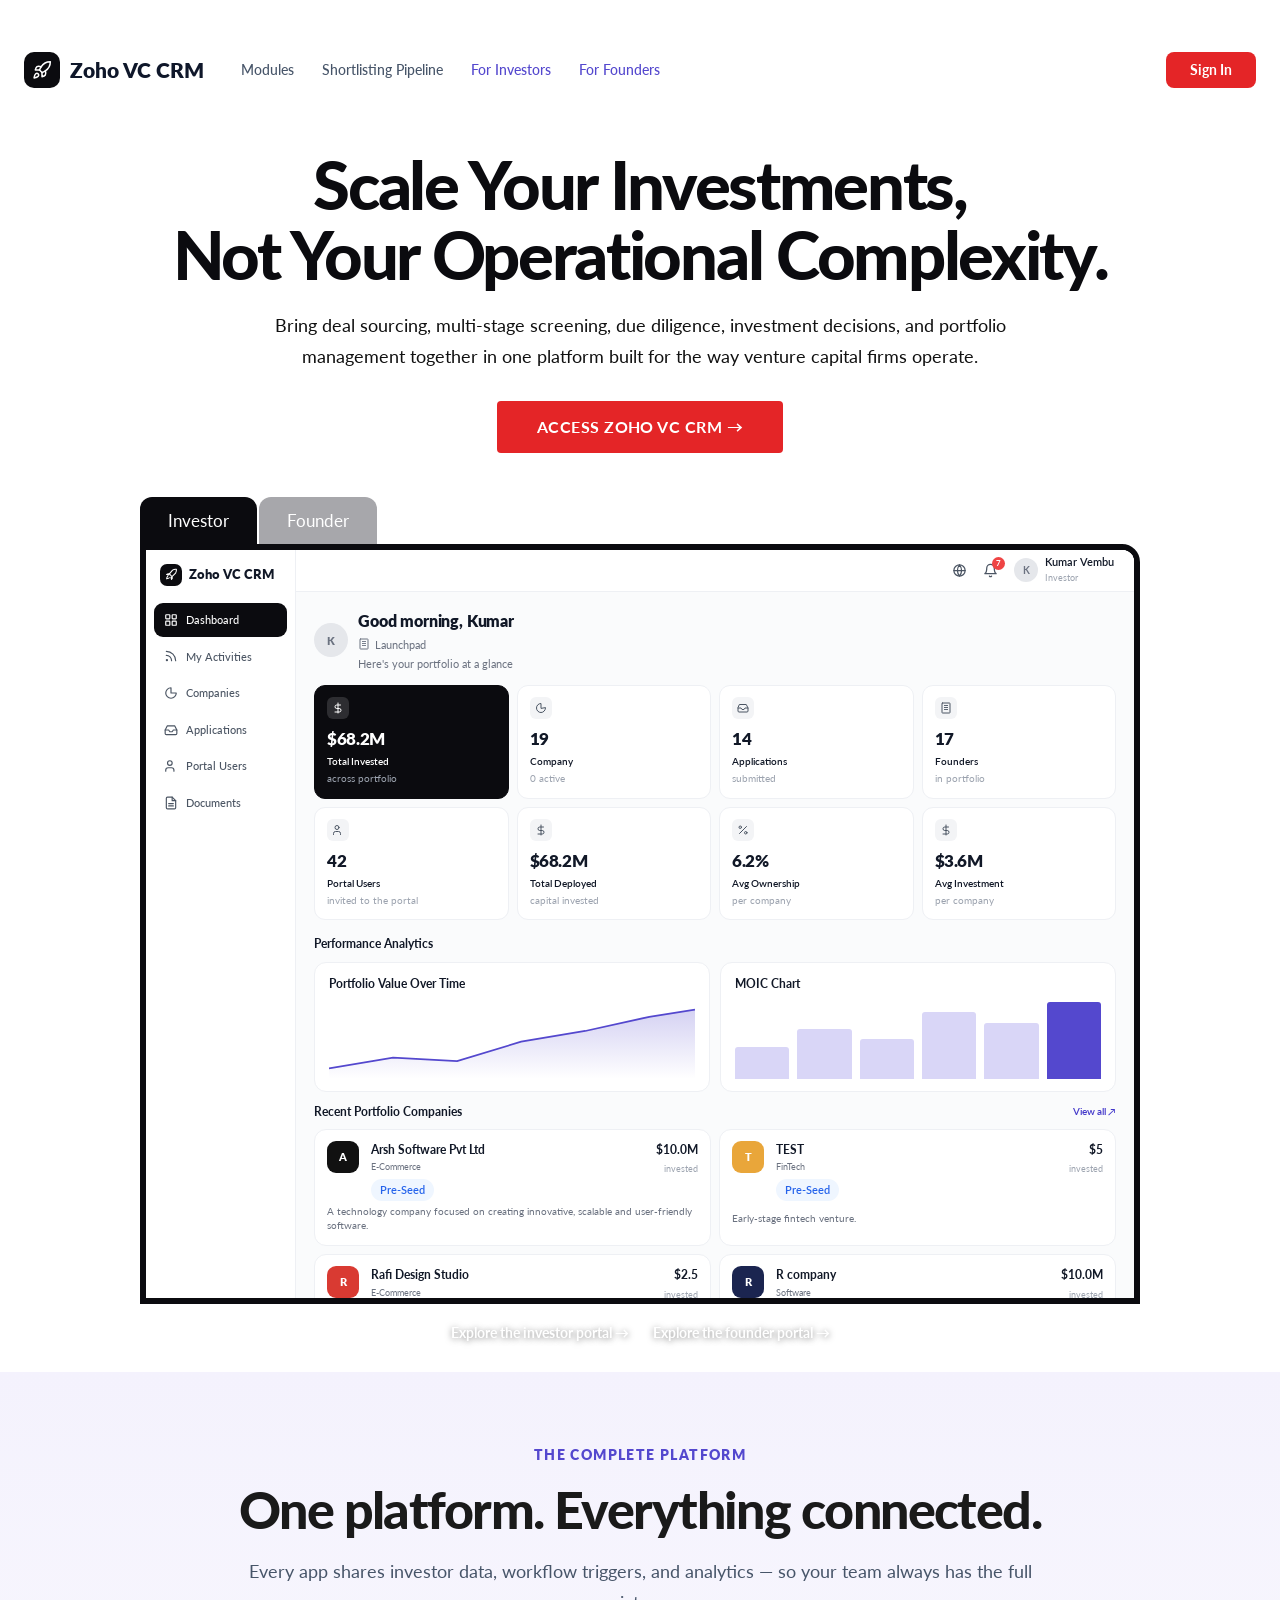
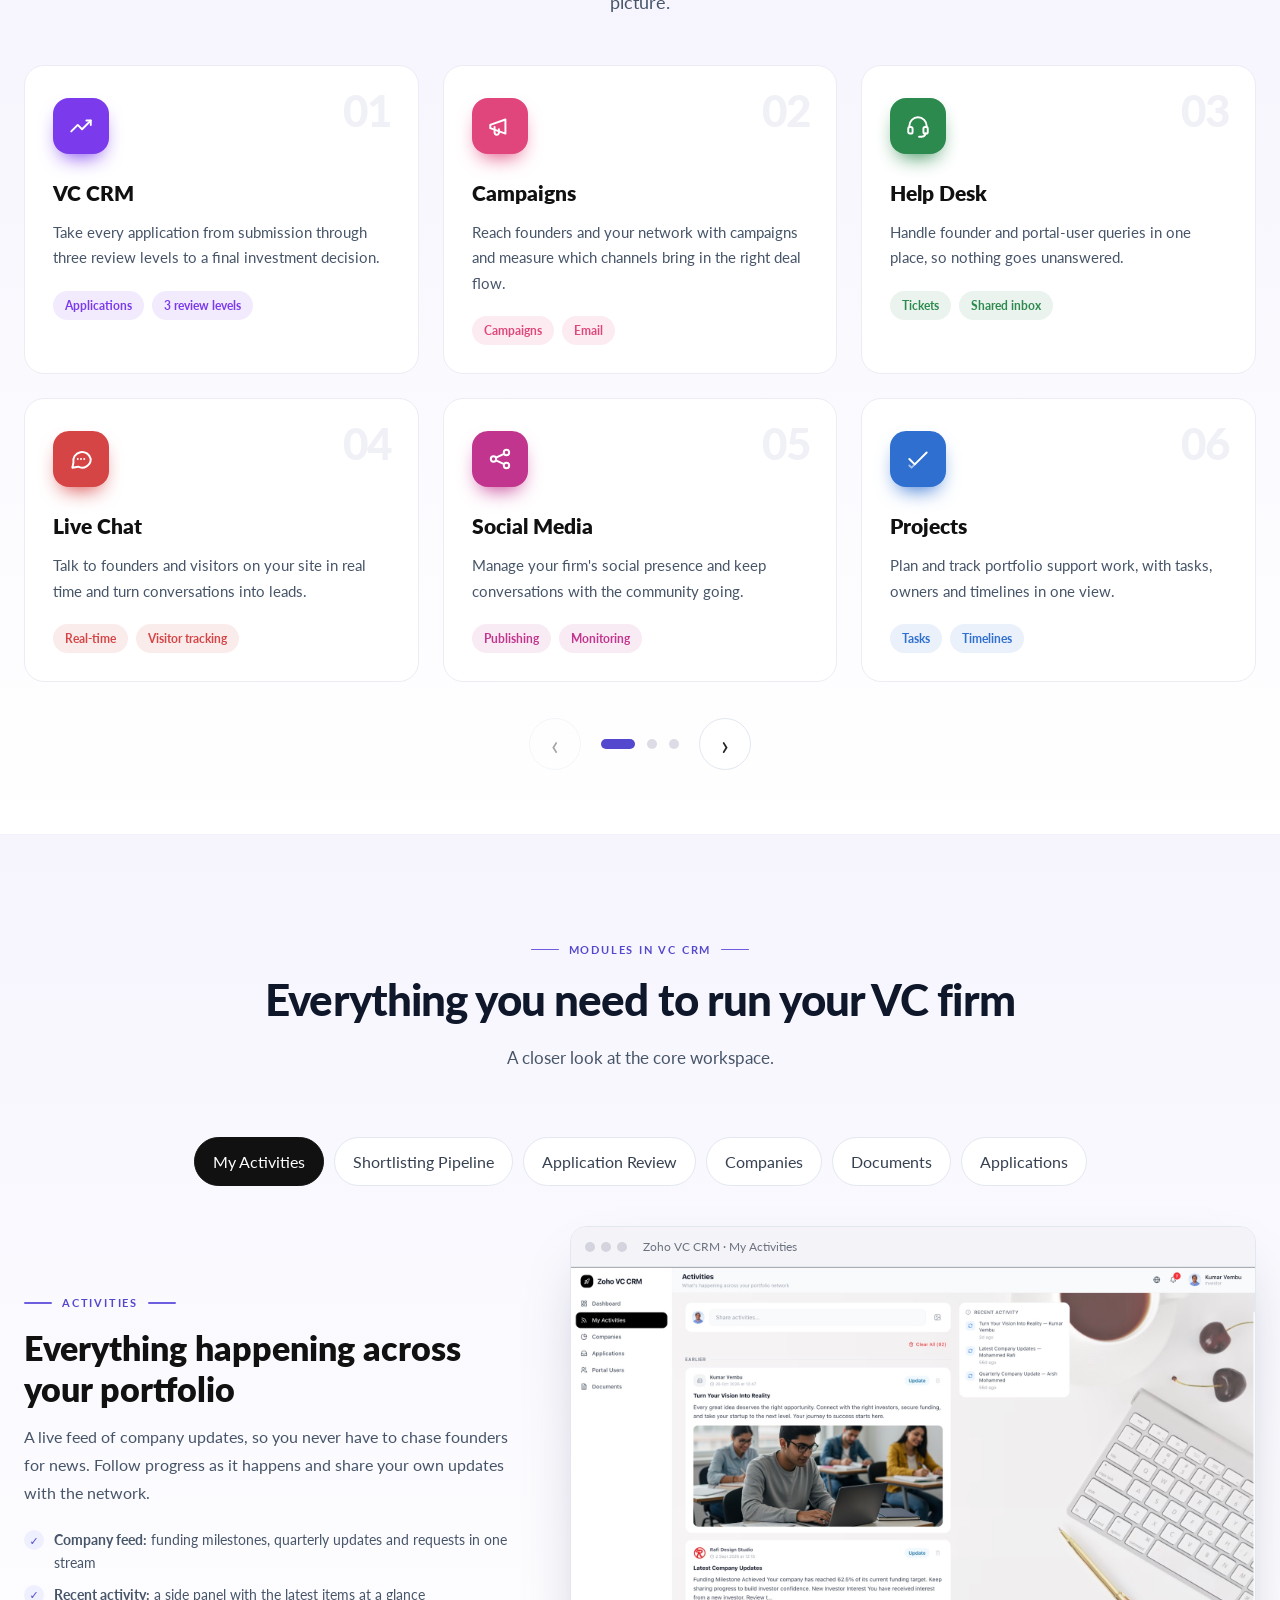
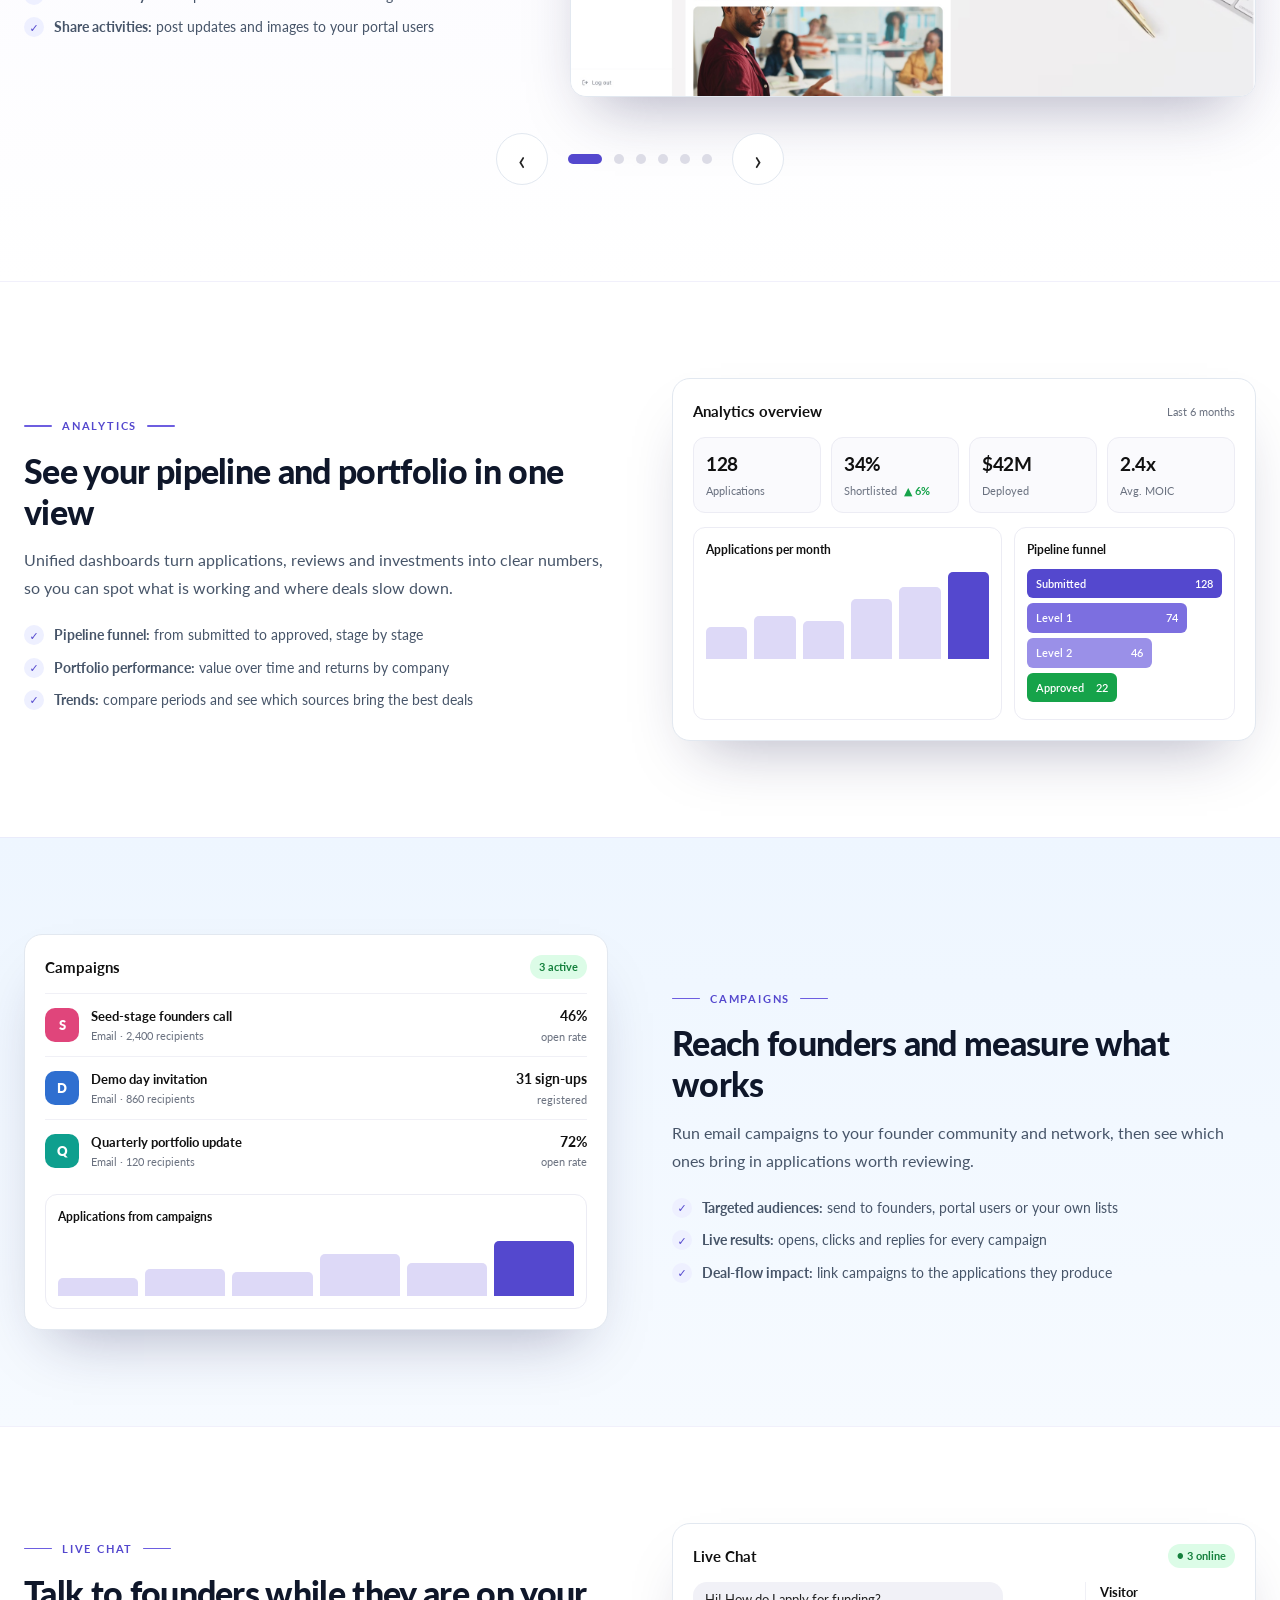
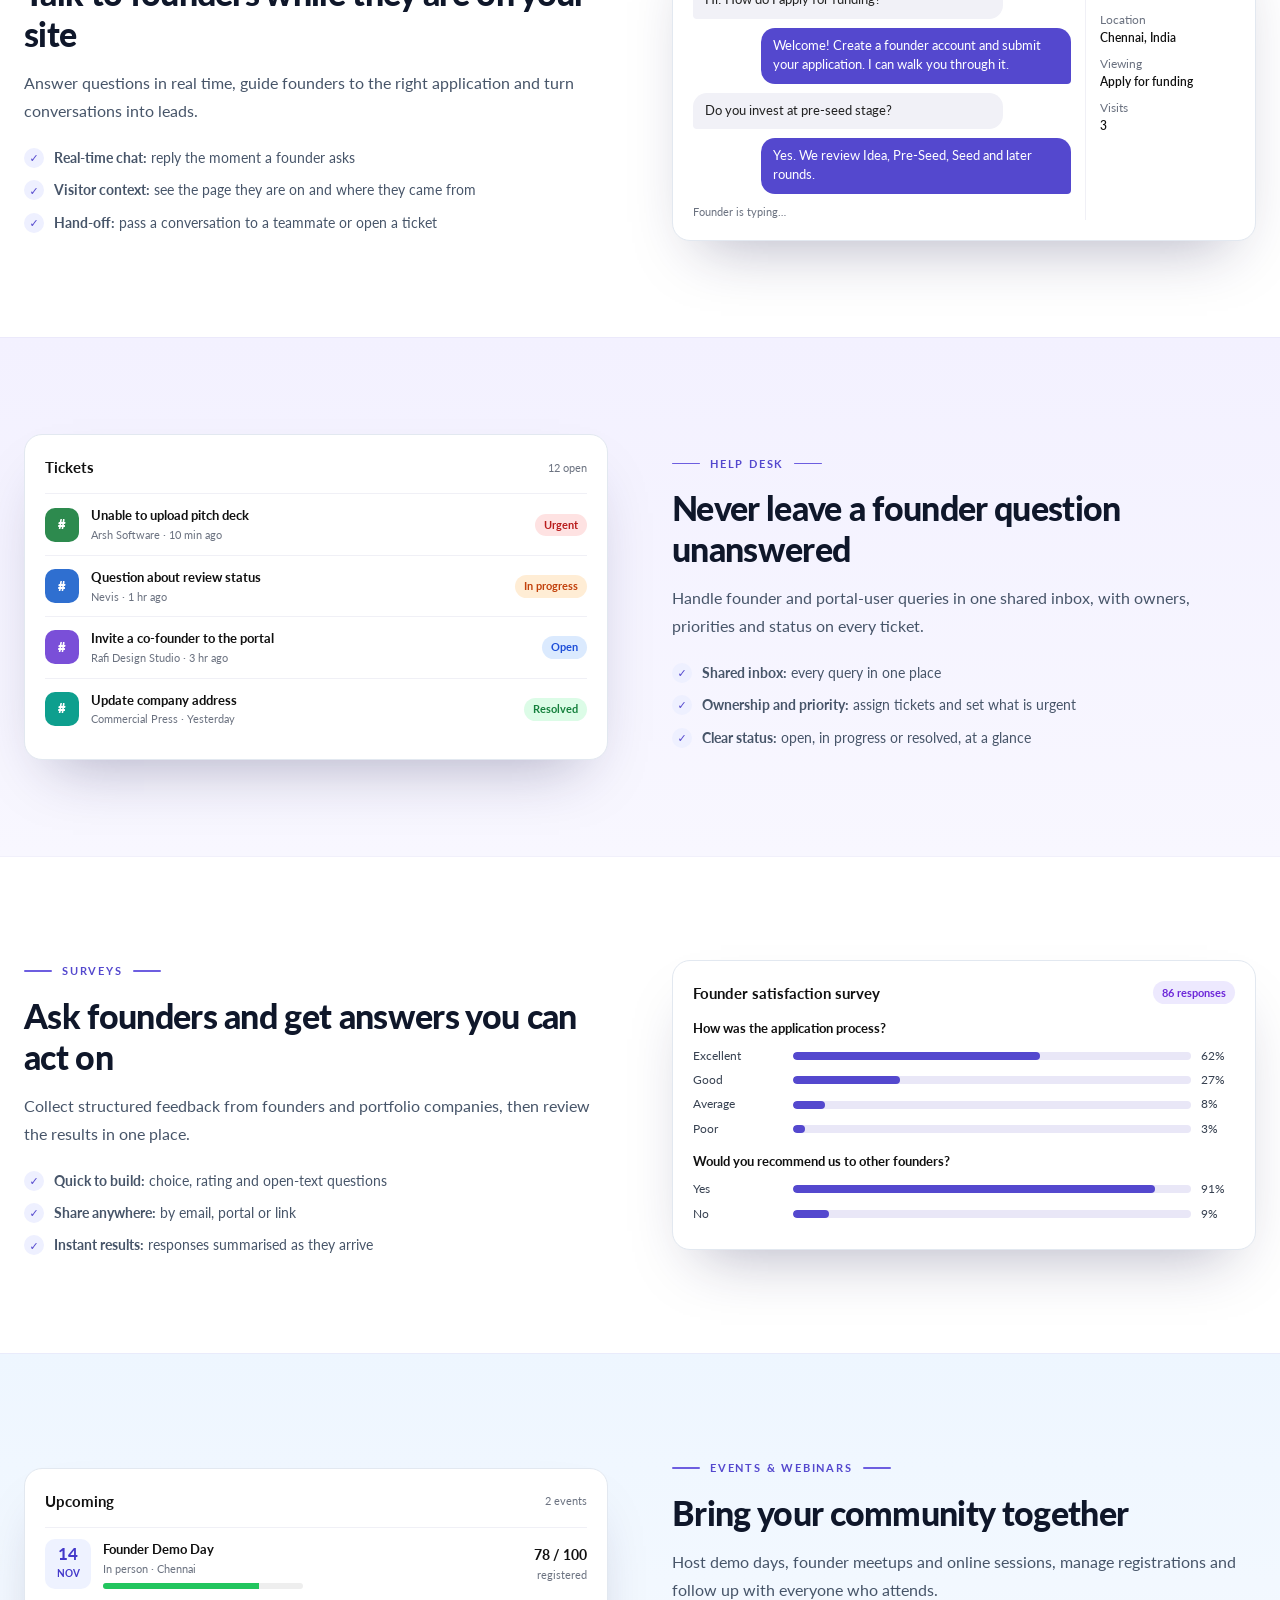
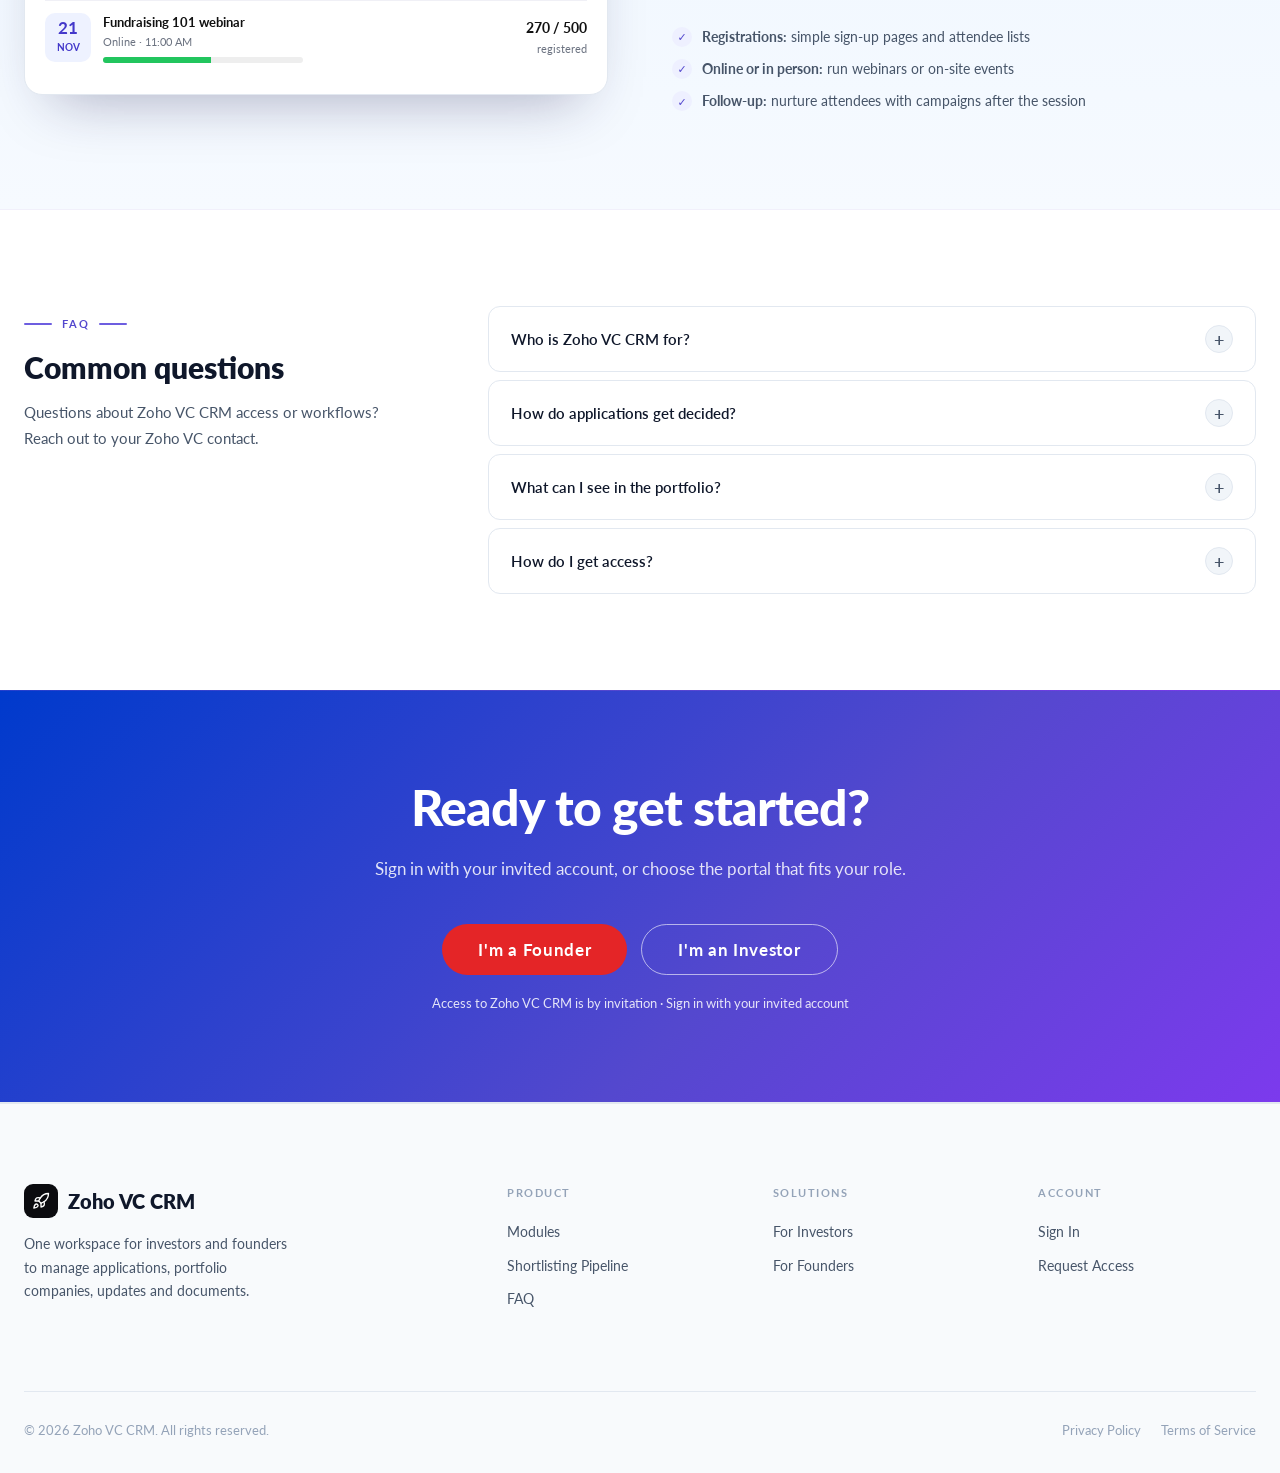
==== commit db42d57d: "Add Analytics, Campaigns, Live Chat, Help Desk, Surveys and Events feature sections to home page Co-" ====
--- a/index.html
+++ b/index.html
@@ -10,7 +10,7 @@
   <link href="https://fonts.googleapis.com/css2?family=Lato:wght@300;400;700;900&family=Inter:wght@400;500;600;700;800&display=swap" rel="stylesheet" />
   <link rel="stylesheet" href="styles.css?v=13" />
   <link rel="stylesheet" href="product.css?v=13" />
-  <link rel="stylesheet" href="theme.css?v=19" />
+  <link rel="stylesheet" href="theme.css?v=20" />
 </head>
 <body class="">
 <header class="navbar" role="banner">
@@ -95,6 +95,12 @@
   <div class="slide-nav"><button type="button" class="bundle-arrow" id="slide-prev" aria-label="Previous slide">&#8249;</button><div class="bundle-dots" id="slide-dots"></div><button type="button" class="bundle-arrow" id="slide-next" aria-label="Next slide">&#8250;</button></div></div>
   </div></section>
 
+<section id="analytics" class="fx-sec section-py bg-white"><div class="container"><div class="split"><div data-animate><div class="eyebrow">Analytics</div><h3>See your pipeline and portfolio in one view</h3><p class="lead">Unified dashboards turn applications, reviews and investments into clear numbers, so you can spot what is working and where deals slow down.</p><ul class="ticks"><li><span><b>Pipeline funnel:</b> from submitted to approved, stage by stage</span></li><li><span><b>Portfolio performance:</b> value over time and returns by company</span></li><li><span><b>Trends:</b> compare periods and see which sources bring the best deals</span></li></ul></div><div data-animate><div class="fx"><div class="fx-top"><b>Analytics overview</b><span>Last 6 months</span></div><div class="fx-kpis"><div class="fx-kpi"><b>128</b><small>Applications</small></div><div class="fx-kpi"><b>34%</b><small>Shortlisted <em>▲ 6%</em></small></div><div class="fx-kpi"><b>$42M</b><small>Deployed</small></div><div class="fx-kpi"><b>2.4x</b><small>Avg. MOIC</small></div></div><div class="fx-two"><div class="fx-box"><h5>Applications per month</h5><div class="fx-bars"><i style="height:35%"></i><i style="height:48%"></i><i style="height:42%"></i><i style="height:66%"></i><i style="height:80%"></i><i class="hot" style="height:96%"></i></div></div><div class="fx-box"><h5>Pipeline funnel</h5><div class="fx-funnel"><div style="background:#5448CE"><span>Submitted</span><span>128</span></div><div style="background:#7C6FE0;width:82%"><span>Level 1</span><span>74</span></div><div style="background:#9A90E8;width:64%"><span>Level 2</span><span>46</span></div><div style="background:#16A34A;width:46%"><span>Approved</span><span>22</span></div></div></div></div></div></div></div></div></section>
+<section id="campaigns" class="fx-sec section-py bg-light"><div class="container"><div class="split flip"><div data-animate><div class="eyebrow">Campaigns</div><h3>Reach founders and measure what works</h3><p class="lead">Run email campaigns to your founder community and network, then see which ones bring in applications worth reviewing.</p><ul class="ticks"><li><span><b>Targeted audiences:</b> send to founders, portal users or your own lists</span></li><li><span><b>Live results:</b> opens, clicks and replies for every campaign</span></li><li><span><b>Deal-flow impact:</b> link campaigns to the applications they produce</span></li></ul></div><div data-animate><div class="fx"><div class="fx-top"><b>Campaigns</b><span class="fx-pill g">3 active</span></div><div class="fx-row"><span class="fx-av" style="background:#E0457B">S</span><div><div class="nm">Seed-stage founders call</div><div class="mt">Email · 2,400 recipients</div></div><div class="end"><b>46%</b>open rate</div></div><div class="fx-row"><span class="fx-av" style="background:#2F6FD0">D</span><div><div class="nm">Demo day invitation</div><div class="mt">Email · 860 recipients</div></div><div class="end"><b>31 sign-ups</b>registered</div></div><div class="fx-row"><span class="fx-av" style="background:#0E9F8E">Q</span><div><div class="nm">Quarterly portfolio update</div><div class="mt">Email · 120 recipients</div></div><div class="end"><b>72%</b>open rate</div></div><div class="fx-box" style="margin-top:12px"><h5>Applications from campaigns</h5><div class="fx-bars" style="height:60px"><i style="height:30%"></i><i style="height:45%"></i><i style="height:40%"></i><i style="height:70%"></i><i style="height:55%"></i><i class="hot" style="height:92%"></i></div></div></div></div></div></div></section>
+<section id="live-chat" class="fx-sec section-py bg-white"><div class="container"><div class="split"><div data-animate><div class="eyebrow">Live Chat</div><h3>Talk to founders while they are on your site</h3><p class="lead">Answer questions in real time, guide founders to the right application and turn conversations into leads.</p><ul class="ticks"><li><span><b>Real-time chat:</b> reply the moment a founder asks</span></li><li><span><b>Visitor context:</b> see the page they are on and where they came from</span></li><li><span><b>Hand-off:</b> pass a conversation to a teammate or open a ticket</span></li></ul></div><div data-animate><div class="fx"><div class="fx-top"><b>Live Chat</b><span class="fx-pill g">● 3 online</span></div><div class="fx-chat"><div class="fx-msgs"><div class="fx-b in">Hi! How do I apply for funding?</div><div class="fx-b out">Welcome! Create a founder account and submit your application. I can walk you through it.</div><div class="fx-b in">Do you invest at pre-seed stage?</div><div class="fx-b out">Yes. We review Idea, Pre-Seed, Seed and later rounds.</div><div class="fx-typing">Founder is typing…</div></div><div class="fx-vis"><b>Visitor</b><p>Location<span>Chennai, India</span></p><p>Viewing<span>Apply for funding</span></p><p>Visits<span>3</span></p></div></div></div></div></div></div></section>
+<section id="help-desk" class="fx-sec section-py bg-light"><div class="container"><div class="split flip"><div data-animate><div class="eyebrow">Help Desk</div><h3>Never leave a founder question unanswered</h3><p class="lead">Handle founder and portal-user queries in one shared inbox, with owners, priorities and status on every ticket.</p><ul class="ticks"><li><span><b>Shared inbox:</b> every query in one place</span></li><li><span><b>Ownership and priority:</b> assign tickets and set what is urgent</span></li><li><span><b>Clear status:</b> open, in progress or resolved, at a glance</span></li></ul></div><div data-animate><div class="fx"><div class="fx-top"><b>Tickets</b><span>12 open</span></div><div class="fx-row"><span class="fx-av" style="background:#2D8A4E">#</span><div><div class="nm">Unable to upload pitch deck</div><div class="mt">Arsh Software · 10 min ago</div></div><div class="end"><b><span class="fx-pill r">Urgent</span></b></div></div><div class="fx-row"><span class="fx-av" style="background:#2F6FD0">#</span><div><div class="nm">Question about review status</div><div class="mt">Nevis · 1 hr ago</div></div><div class="end"><b><span class="fx-pill o">In progress</span></b></div></div><div class="fx-row"><span class="fx-av" style="background:#7A4FD8">#</span><div><div class="nm">Invite a co-founder to the portal</div><div class="mt">Rafi Design Studio · 3 hr ago</div></div><div class="end"><b><span class="fx-pill b">Open</span></b></div></div><div class="fx-row"><span class="fx-av" style="background:#0E9F8E">#</span><div><div class="nm">Update company address</div><div class="mt">Commercial Press · Yesterday</div></div><div class="end"><b><span class="fx-pill g">Resolved</span></b></div></div></div></div></div></div></section>
+<section id="surveys" class="fx-sec section-py bg-white"><div class="container"><div class="split"><div data-animate><div class="eyebrow">Surveys</div><h3>Ask founders and get answers you can act on</h3><p class="lead">Collect structured feedback from founders and portfolio companies, then review the results in one place.</p><ul class="ticks"><li><span><b>Quick to build:</b> choice, rating and open-text questions</span></li><li><span><b>Share anywhere:</b> by email, portal or link</span></li><li><span><b>Instant results:</b> responses summarised as they arrive</span></li></ul></div><div data-animate><div class="fx"><div class="fx-top"><b>Founder satisfaction survey</b><span class="fx-pill p">86 responses</span></div><div class="fx-q"><b>How was the application process?</b><div class="fx-res"><span>Excellent</span><i style="--w:62%"></i><span>62%</span></div><div class="fx-res"><span>Good</span><i style="--w:27%"></i><span>27%</span></div><div class="fx-res"><span>Average</span><i style="--w:8%"></i><span>8%</span></div><div class="fx-res"><span>Poor</span><i style="--w:3%"></i><span>3%</span></div></div><div class="fx-q" style="margin-bottom:0"><b>Would you recommend us to other founders?</b><div class="fx-res"><span>Yes</span><i style="--w:91%"></i><span>91%</span></div><div class="fx-res"><span>No</span><i style="--w:9%"></i><span>9%</span></div></div></div></div></div></div></section>
+<section id="events" class="fx-sec section-py bg-light"><div class="container"><div class="split flip"><div data-animate><div class="eyebrow">Events &amp; Webinars</div><h3>Bring your community together</h3><p class="lead">Host demo days, founder meetups and online sessions, manage registrations and follow up with everyone who attends.</p><ul class="ticks"><li><span><b>Registrations:</b> simple sign-up pages and attendee lists</span></li><li><span><b>Online or in person:</b> run webinars or on-site events</span></li><li><span><b>Follow-up:</b> nurture attendees with campaigns after the session</span></li></ul></div><div data-animate><div class="fx"><div class="fx-top"><b>Upcoming</b><span>2 events</span></div><div class="fx-row"><div class="fx-date"><b>14</b><small>Nov</small></div><div><div class="nm">Founder Demo Day</div><div class="mt">In person · Chennai</div><div class="fx-prog" style="width:200px"><i style="width:78%"></i></div></div><div class="end"><b>78 / 100</b>registered</div></div><div class="fx-row"><div class="fx-date"><b>21</b><small>Nov</small></div><div><div class="nm">Fundraising 101 webinar</div><div class="mt">Online · 11:00 AM</div><div class="fx-prog" style="width:200px"><i style="width:54%"></i></div></div><div class="end"><b>270 / 500</b>registered</div></div></div></div></div></div></section>
 <section id="faq" class="section-py bg-white"><div class="container"><div class="faq-layout">
   <div data-animate><div class="eyebrow">FAQ</div><h2 class="faq-side-title">Common questions</h2><p class="faq-side-desc">Questions about Zoho VC CRM access or workflows? Reach out to your Zoho VC contact.</p></div>
   <div class="faq-list" data-animate><div class="faq-item"><div class="faq-q">Who is Zoho VC CRM for?<span class="faq-toggle">+</span></div><div class="faq-a"><p>Investors use it to review applications, manage portfolio companies and follow activity. Founders use the portal to submit applications and keep investors informed.</p></div></div><div class="faq-item"><div class="faq-q">How do applications get decided?<span class="faq-toggle">+</span></div><div class="faq-a"><p>Each application moves through Level 1 Initial Screening, Level 2 Detailed Review and Level 3 Final Shortlist. Once all three levels are cleared it is ready for a final decision — approved or rejected.</p></div></div><div class="faq-item"><div class="faq-q">What can I see in the portfolio?<span class="faq-toggle">+</span></div><div class="faq-a"><p>For each company: industry, stage, status, amount invested, ownership % and location, in list or grid view.</p></div></div><div class="faq-item"><div class="faq-q">How do I get access?<span class="faq-toggle">+</span></div><div class="faq-a"><p>Zoho VC CRM is invite-only. Founders and users are invited to the portal and sign in with their invited account.</p></div></div></div></div></div></section>
--- a/theme.css
+++ b/theme.css
@@ -256,3 +256,49 @@
 .bundle-viewport { padding:12px 4px; margin:-12px -4px; }
 @media (max-width:1024px){ .bundle-track .mx-page { grid-template-columns:1fr 1fr; } }
 @media (max-width:640px){ .bundle-track .mx-page { grid-template-columns:1fr; } }
+
+/* Home feature sections */
+.fx-sec .split { margin-bottom:0; }
+.fx { background:#fff; border:1px solid var(--border); border-radius:18px; box-shadow:0 30px 60px -28px rgba(30,27,75,.35); padding:20px; font-size:13px; color:#374151; text-align:left; }
+.fx-top { display:flex; align-items:center; justify-content:space-between; margin-bottom:14px; }
+.fx-top b { font-size:15px; color:#111; }
+.fx-top span { font-size:11px; color:#6b7280; }
+.fx-kpis { display:grid; grid-template-columns:repeat(4,1fr); gap:10px; margin-bottom:14px; }
+.fx-kpi { border:1px solid #ececf4; border-radius:12px; padding:11px 12px; background:#FAFAFD; }
+.fx-kpi b { display:block; font-size:19px; color:#111; letter-spacing:-.02em; }
+.fx-kpi small { font-size:11px; color:#6b7280; }
+.fx-kpi em { font-style:normal; font-size:11px; font-weight:700; color:#16A34A; margin-left:4px; }
+.fx-two { display:grid; grid-template-columns:1.4fr 1fr; gap:12px; }
+.fx-box { border:1px solid #ececf4; border-radius:12px; padding:12px; }
+.fx-box h5 { font-size:12px; color:#111; margin-bottom:10px; }
+.fx-bars { display:flex; align-items:flex-end; gap:7px; height:90px; }
+.fx-bars i { flex:1; background:#DDD9F7; border-radius:5px 5px 0 0; }
+.fx-bars i.hot { background:#5448CE; }
+.fx-funnel div { display:flex; justify-content:space-between; font-size:11px; padding:6px 9px; border-radius:6px; margin-bottom:5px; color:#fff; font-weight:600; }
+.fx-row { display:flex; align-items:center; gap:12px; padding:11px 0; border-top:1px solid #f0f0f6; }
+.fx-row:first-of-type { border-top:0; }
+.fx-av { width:34px; height:34px; border-radius:10px; display:flex; align-items:center; justify-content:center; color:#fff; font-weight:800; font-size:13px; flex-shrink:0; }
+.fx-row .nm { font-weight:700; color:#111; font-size:13px; }
+.fx-row .mt { font-size:11px; color:#6b7280; }
+.fx-row .end { margin-left:auto; text-align:right; font-size:11px; color:#6b7280; }
+.fx-row .end b { display:block; font-size:14px; color:#111; }
+.fx-pill { display:inline-block; font-size:10.5px; font-weight:700; padding:3px 9px; border-radius:99px; background:#F1F5F9; color:#475569; }
+.fx-pill.g { background:#DCFCE7; color:#15803D; } .fx-pill.b { background:#DBEAFE; color:#1D4ED8; } .fx-pill.o { background:#FFEDD5; color:#C2410C; } .fx-pill.r { background:#FEE2E2; color:#B91C1C; } .fx-pill.p { background:#EDE9FE; color:#6D28D9; }
+.fx-chat { display:grid; grid-template-columns:1fr 150px; gap:14px; }
+.fx-msgs { display:flex; flex-direction:column; gap:9px; }
+.fx-b { max-width:82%; padding:9px 12px; border-radius:14px; font-size:12.5px; line-height:1.5; }
+.fx-b.in { background:#F1F1F7; color:#222; border-bottom-left-radius:4px; }
+.fx-b.out { background:#5448CE; color:#fff; align-self:flex-end; border-bottom-right-radius:4px; }
+.fx-typing { font-size:11px; color:#6b7280; }
+.fx-vis { border-left:1px solid #f0f0f6; padding-left:14px; font-size:11.5px; }
+.fx-vis b { display:block; color:#111; font-size:13px; margin-bottom:8px; }
+.fx-vis p { margin-bottom:7px; color:#6b7280; } .fx-vis p span { display:block; color:#111; font-weight:600; }
+.fx-q { margin-bottom:14px; }
+.fx-q > b { display:block; font-size:12.5px; color:#111; margin-bottom:8px; }
+.fx-res { display:grid; grid-template-columns:90px 1fr 34px; align-items:center; gap:10px; font-size:11.5px; margin-bottom:6px; }
+.fx-res i { display:block; height:8px; border-radius:99px; background:#E9E7F7; position:relative; overflow:hidden; }
+.fx-res i::after { content:''; position:absolute; inset:0 auto 0 0; width:var(--w); background:#5448CE; border-radius:99px; }
+.fx-date { width:46px; border-radius:10px; background:#EEF2FF; color:#4338CA; text-align:center; padding:6px 0; flex-shrink:0; }
+.fx-date b { display:block; font-size:17px; line-height:1; } .fx-date small { font-size:10px; font-weight:700; text-transform:uppercase; }
+.fx-prog { height:6px; background:#EEE; border-radius:99px; overflow:hidden; margin-top:6px; } .fx-prog i { display:block; height:100%; background:#22C55E; }
+@media (max-width:640px){ .fx-kpis { grid-template-columns:1fr 1fr; } .fx-two { grid-template-columns:1fr; } .fx-chat { grid-template-columns:1fr; } .fx-vis { border-left:0; padding-left:0; } }
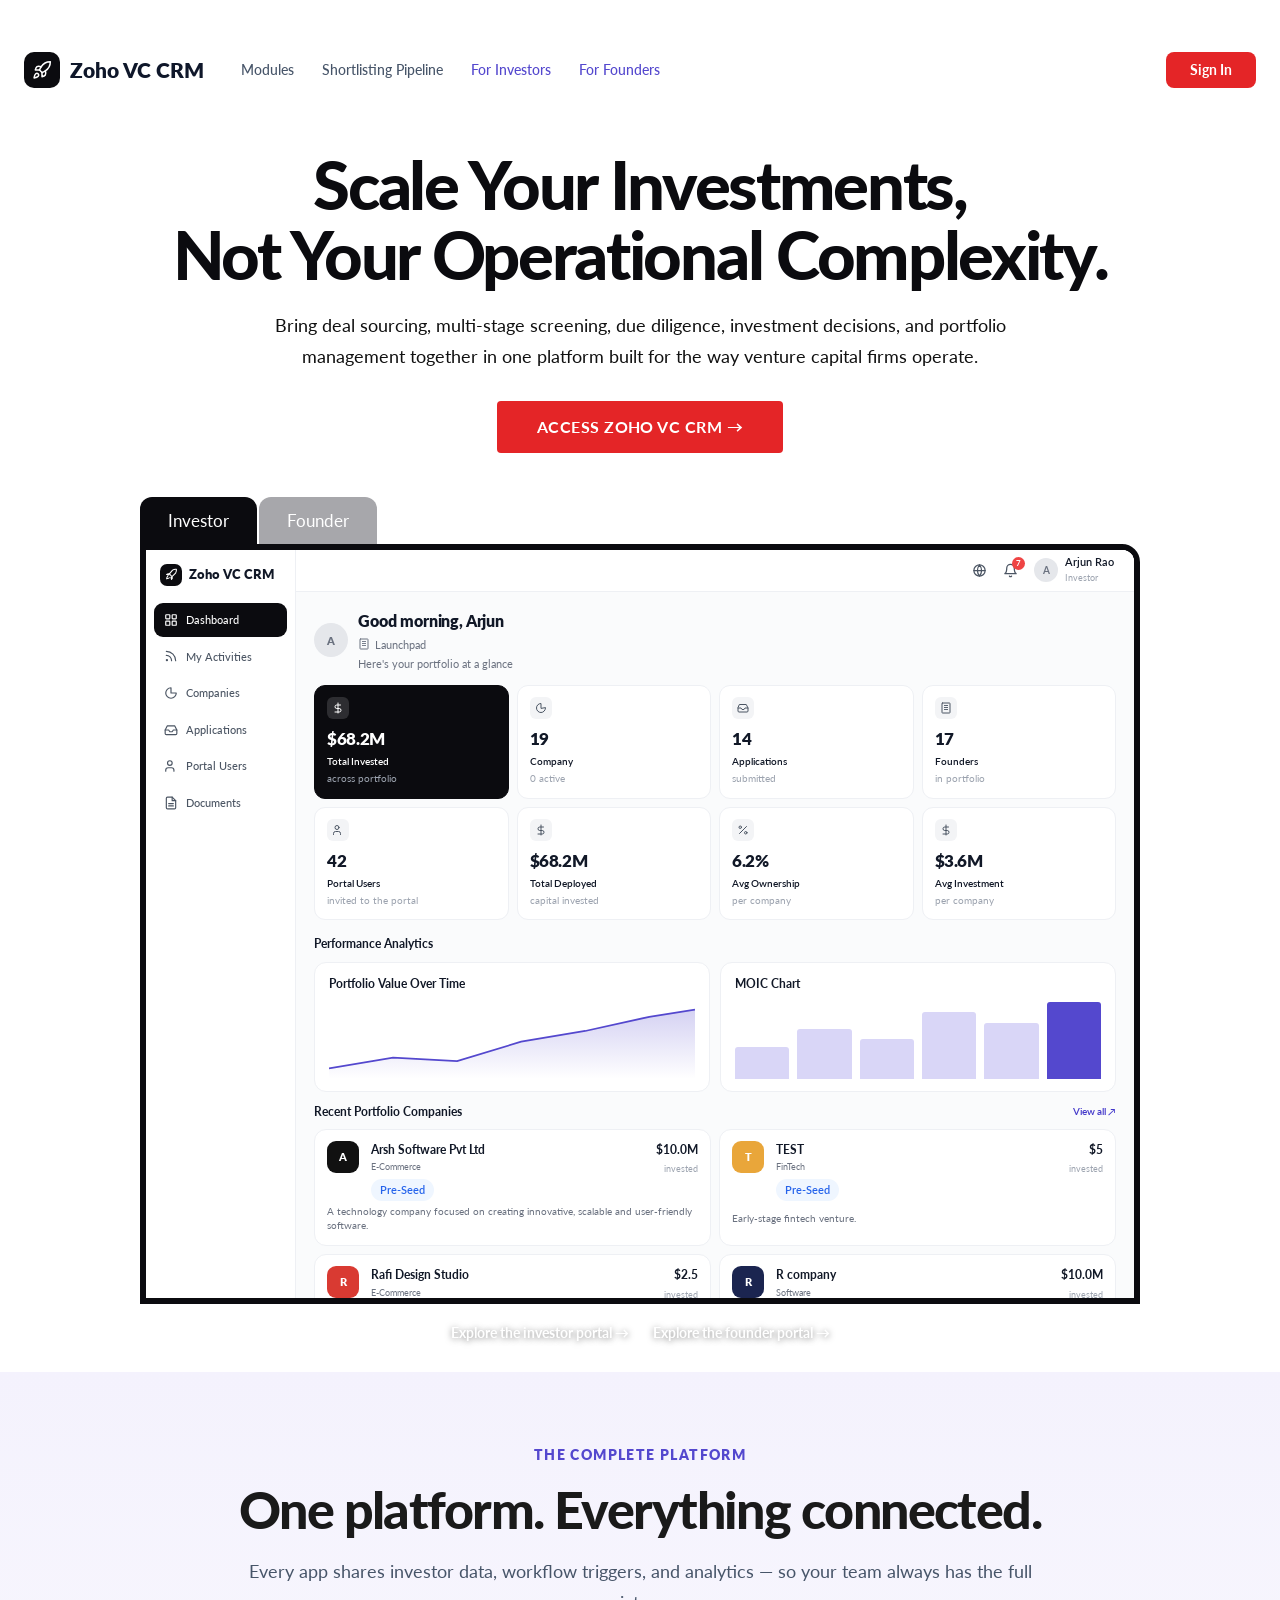
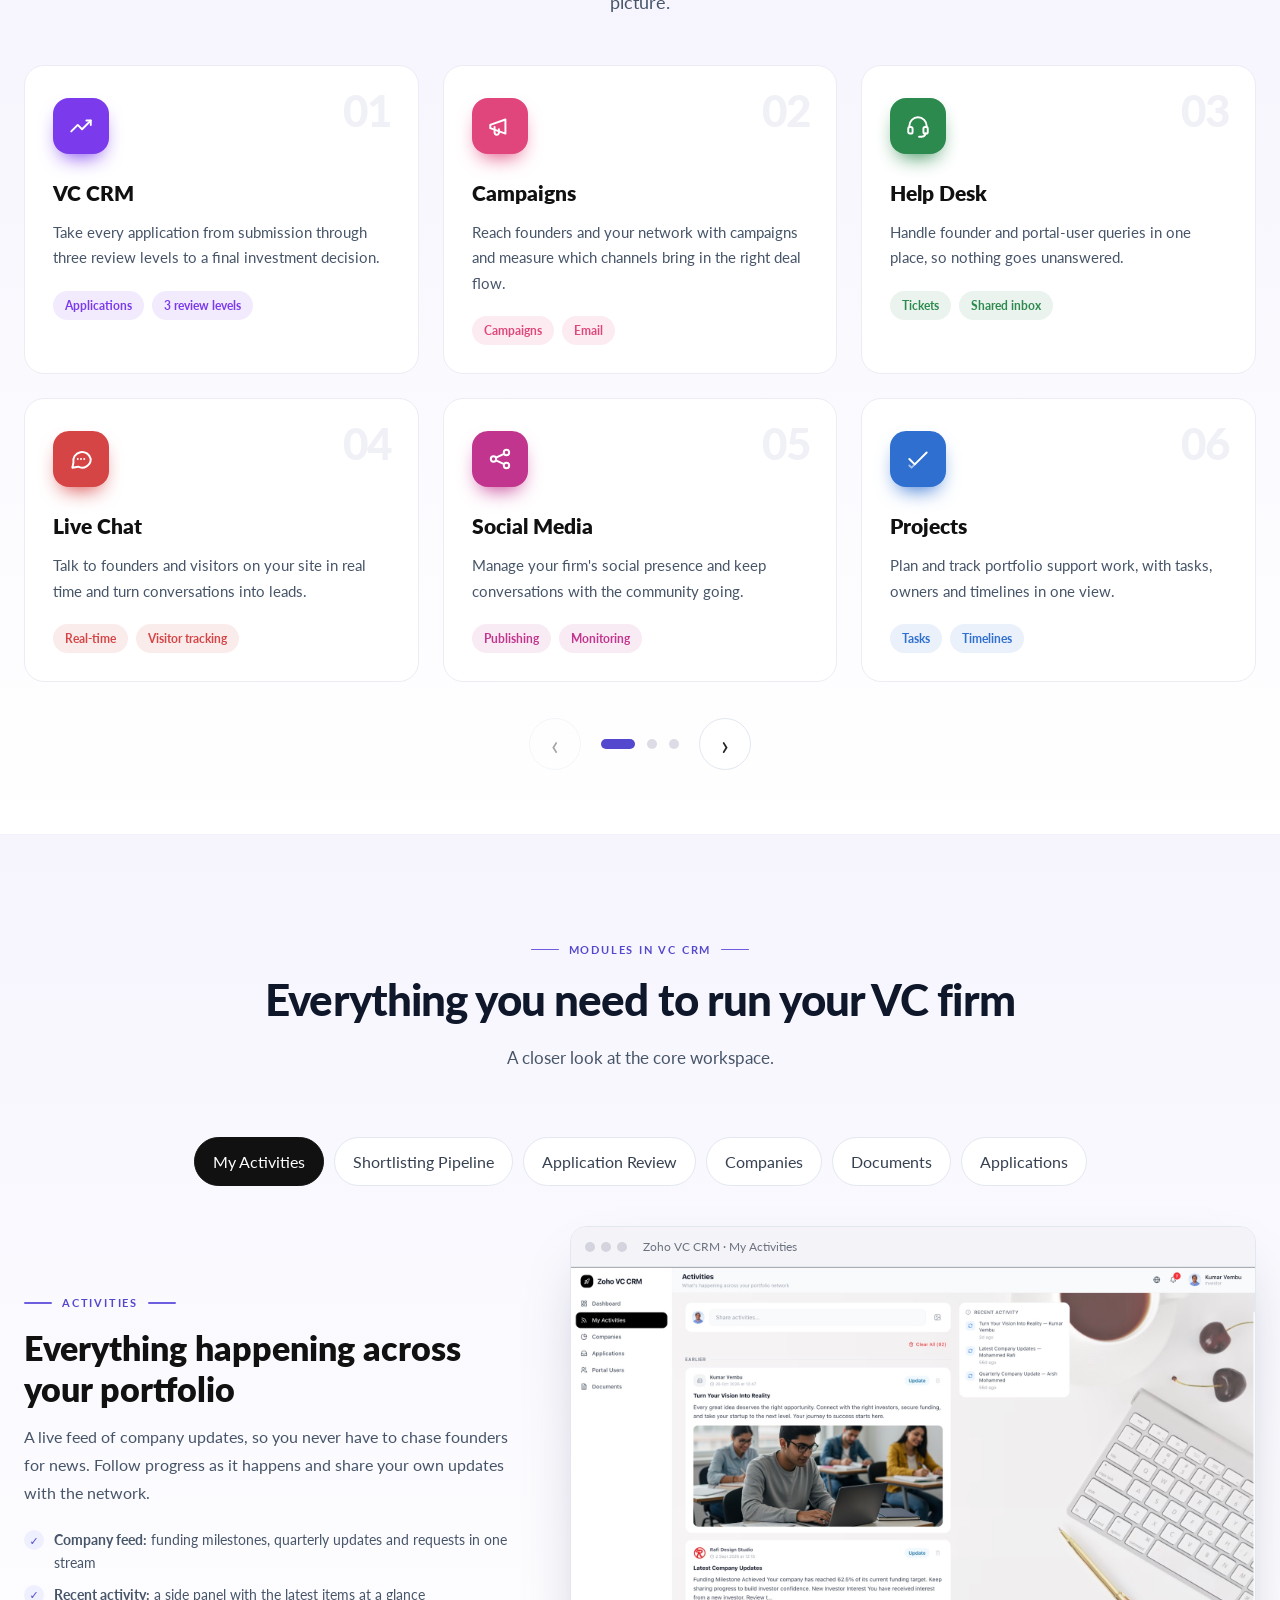
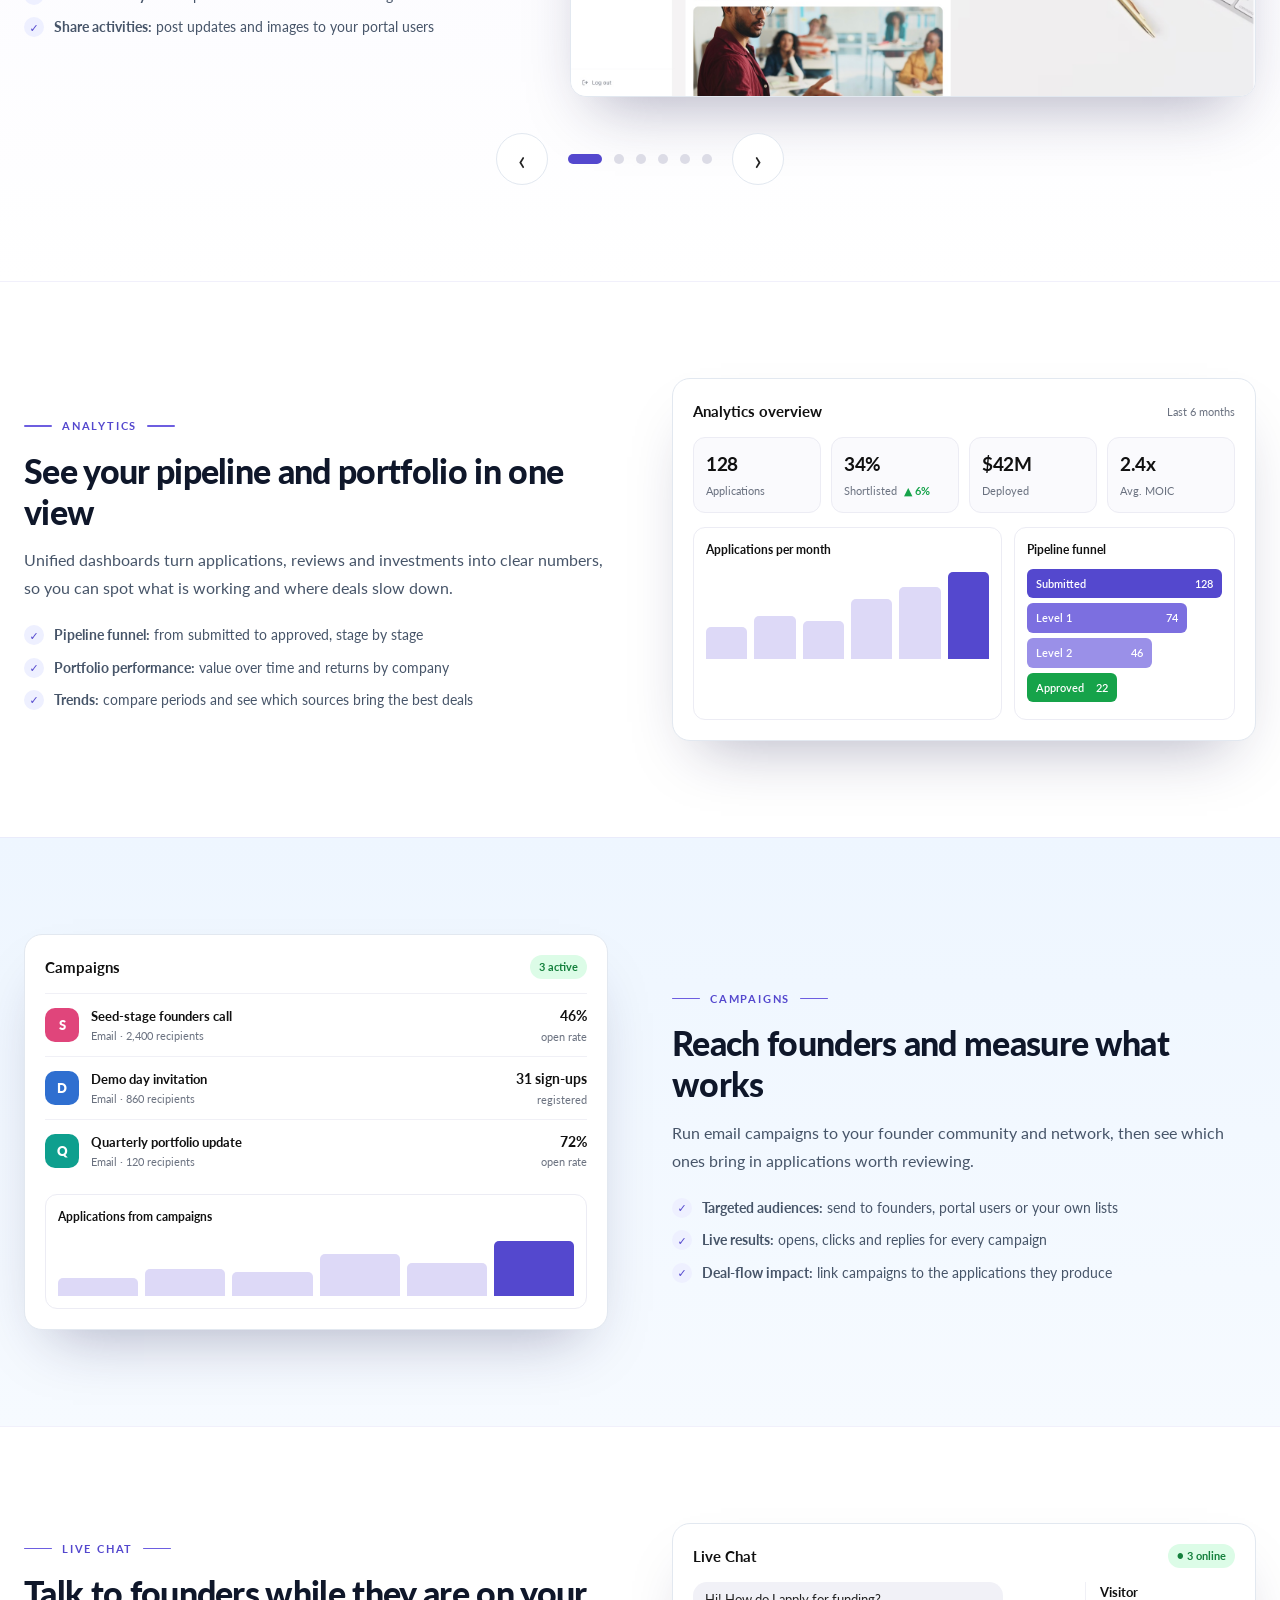
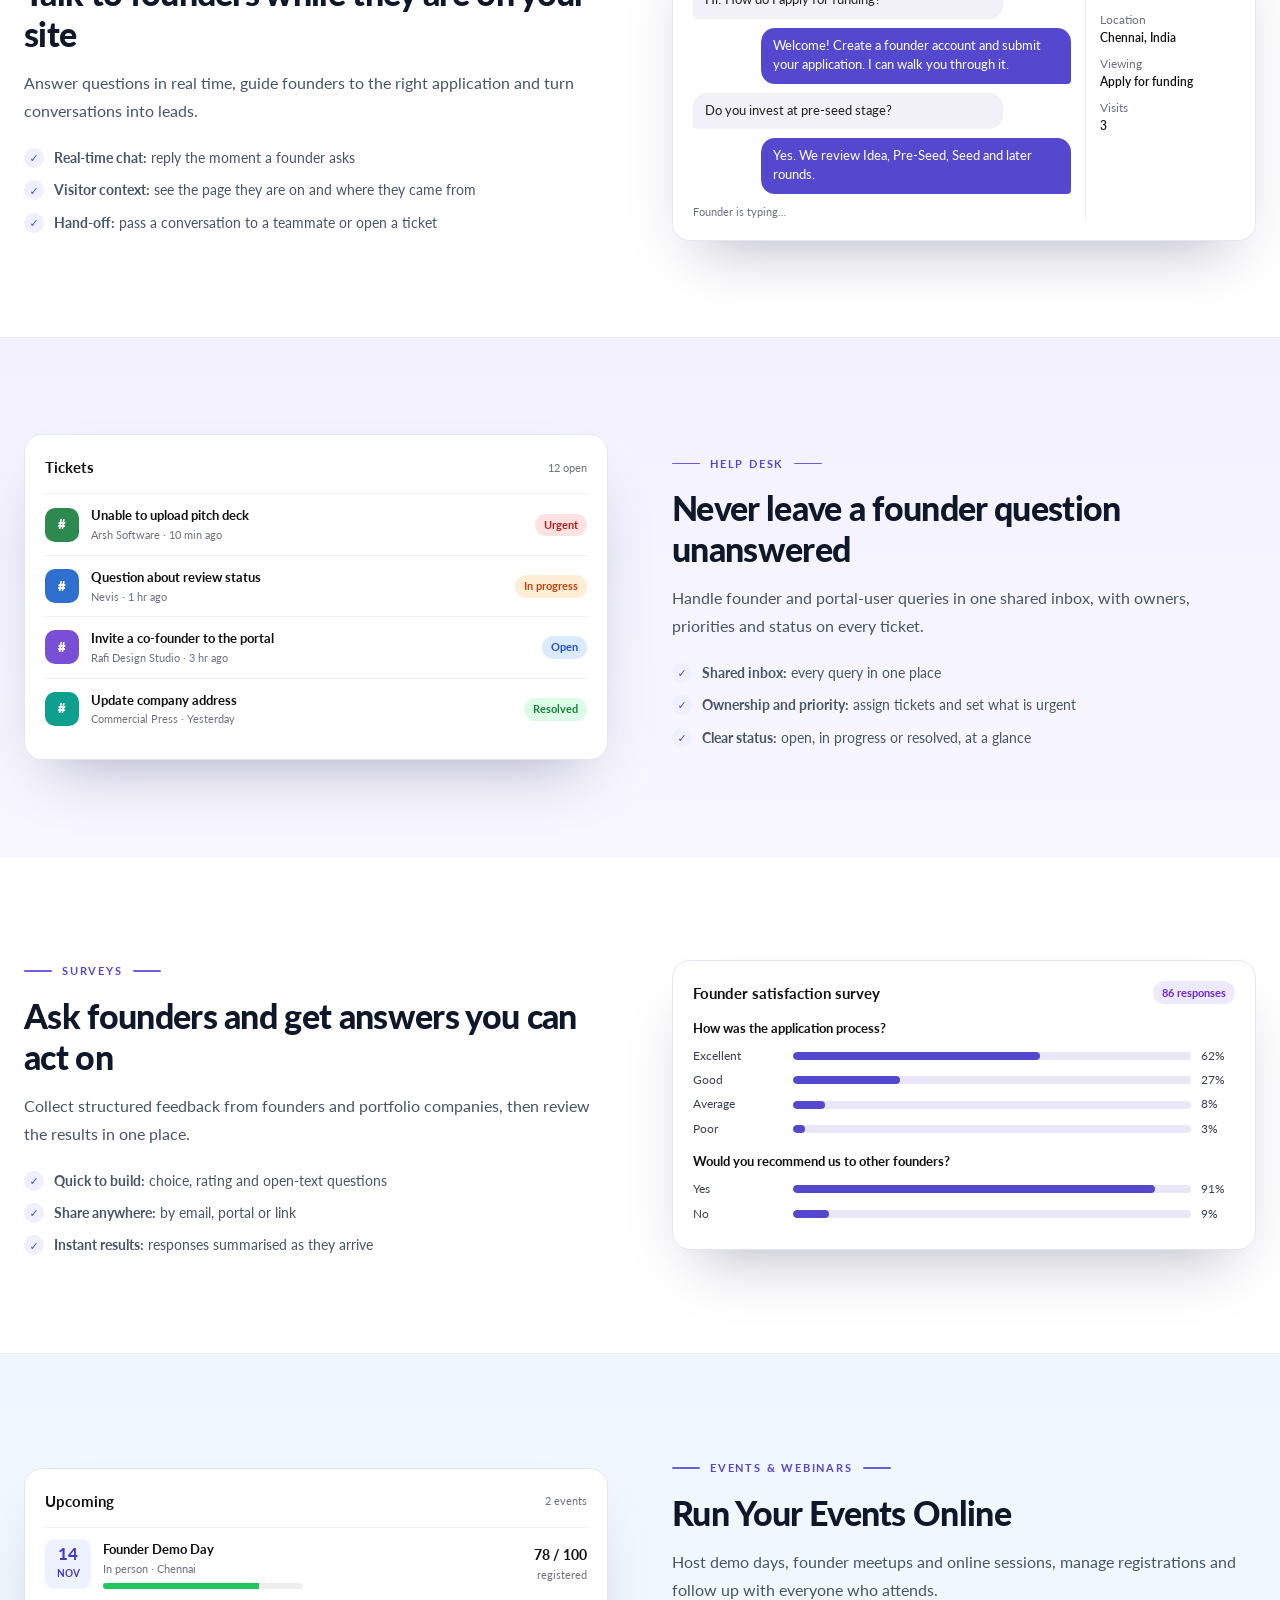
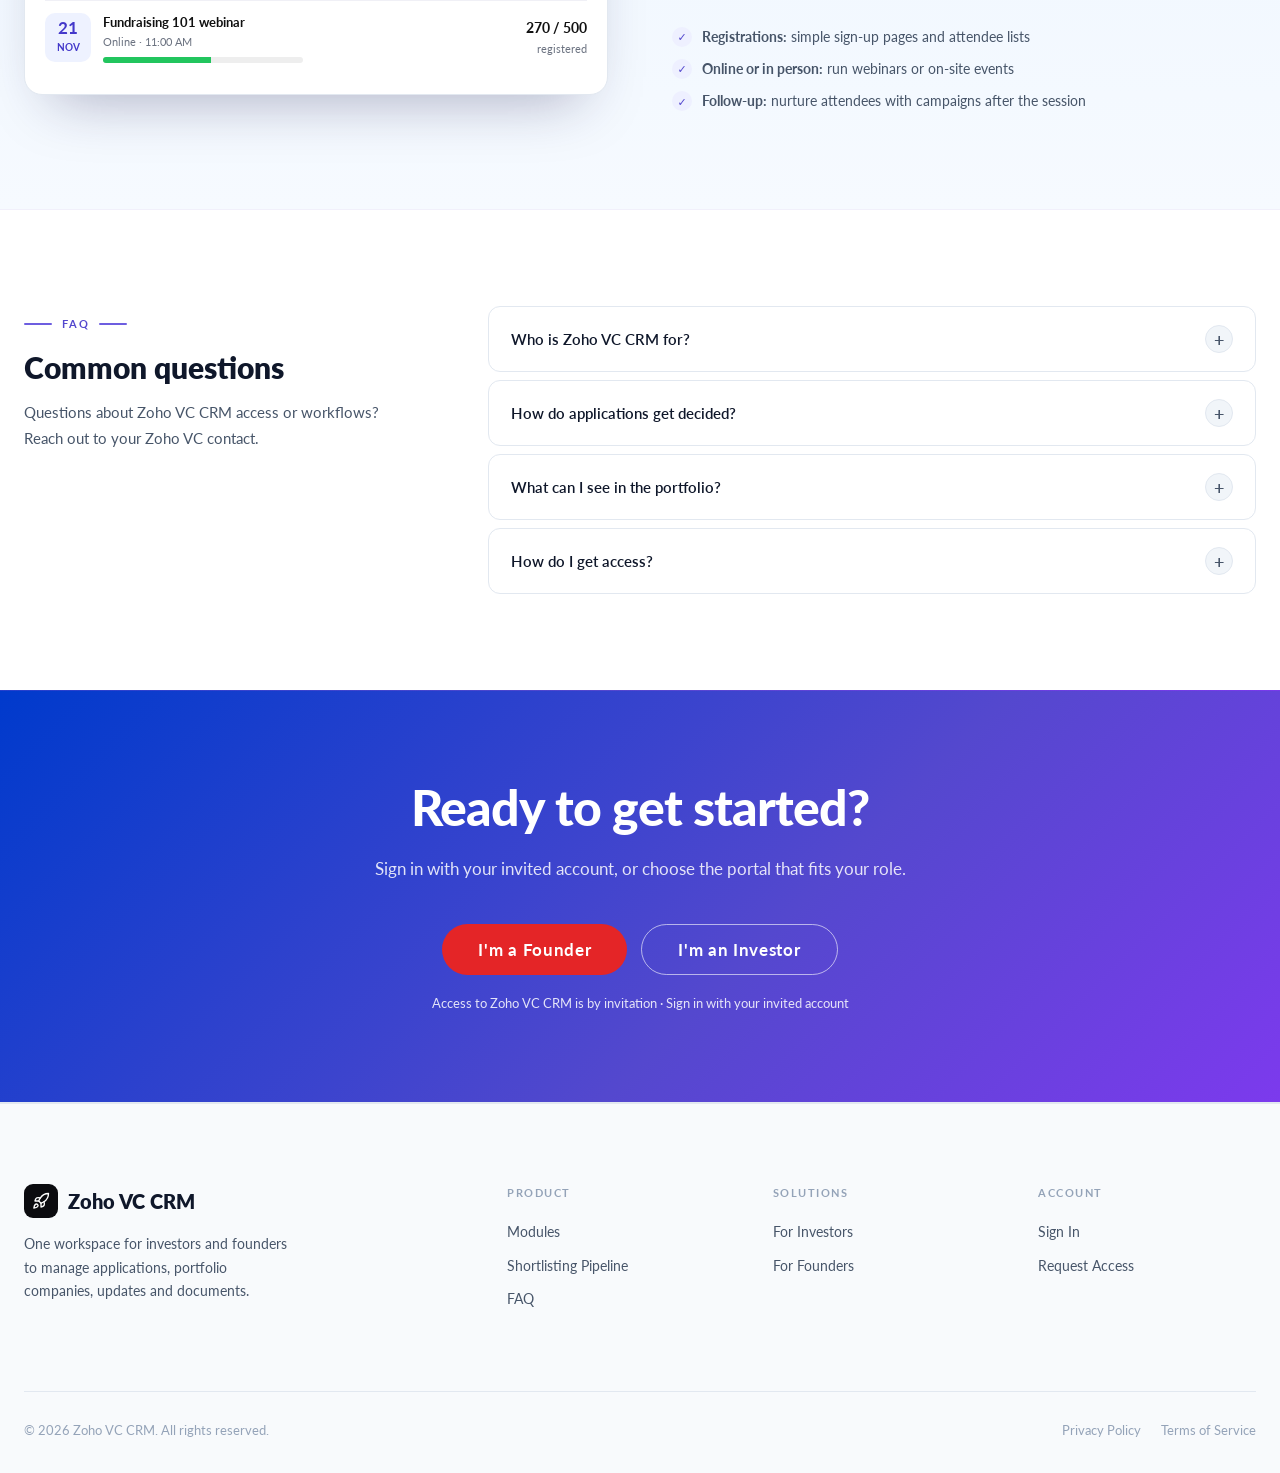
==== commit f6cb125a: "Replace Kumar Vembu demo name with Arjun Rao and update Events heading Co-Authored-By: Claude Sonnet" ====
--- a/index.html
+++ b/index.html
@@ -45,8 +45,8 @@
   </div>
   <div class="hero-showcase">
     <div class="hero-tabs" role="tablist"><button type="button" class="on" data-hero-tab="inv">Investor</button><button type="button" data-hero-tab="fnd">Founder</button></div>
-    <div class="hero-frame"><div data-hero-panel="inv"><div class="vc"><aside class="vc-side"><div class="vc-brand"><span class="vc-logo"><svg viewBox="0 0 24 24" width="13" height="13" fill="none" stroke="#fff" stroke-width="2" stroke-linecap="round" stroke-linejoin="round" aria-hidden="true"><path d="M5 15c-1.5 1.3-2 5-2 5s3.7-.5 5-2M14 4c3-2 7-1.5 7-1.5S21.5 6.5 19.5 9.5L13 16l-5-5zM9 11l-3-.5L3 12l4 1M13 16l.5 3L12 21l-1-4"/></svg></span>Zoho VC CRM</div><div class="vc-nav on"><svg viewBox="0 0 24 24" width="14" height="14" fill="none" stroke="currentColor" stroke-width="2" stroke-linecap="round" stroke-linejoin="round" aria-hidden="true"><rect x="3" y="3" width="7" height="7" rx="1"/><rect x="14" y="3" width="7" height="7" rx="1"/><rect x="3" y="14" width="7" height="7" rx="1"/><rect x="14" y="14" width="7" height="7" rx="1"/></svg>Dashboard</div><div class="vc-nav"><svg viewBox="0 0 24 24" width="14" height="14" fill="none" stroke="currentColor" stroke-width="2" stroke-linecap="round" stroke-linejoin="round" aria-hidden="true"><path d="M4 11a9 9 0 019 9M4 4a16 16 0 0116 16"/><circle cx="5" cy="19" r="1"/></svg>My Activities</div><div class="vc-nav"><svg viewBox="0 0 24 24" width="14" height="14" fill="none" stroke="currentColor" stroke-width="2" stroke-linecap="round" stroke-linejoin="round" aria-hidden="true"><path d="M21 12A9 9 0 1112 3v9z"/></svg>Companies</div><div class="vc-nav"><svg viewBox="0 0 24 24" width="14" height="14" fill="none" stroke="currentColor" stroke-width="2" stroke-linecap="round" stroke-linejoin="round" aria-hidden="true"><path d="M22 12h-6l-2 3h-4l-2-3H2"/><path d="M5.5 5h13l3.5 7v6a2 2 0 01-2 2H4a2 2 0 01-2-2v-6z"/></svg>Applications</div><div class="vc-nav"><svg viewBox="0 0 24 24" width="14" height="14" fill="none" stroke="currentColor" stroke-width="2" stroke-linecap="round" stroke-linejoin="round" aria-hidden="true"><path d="M17 21v-2a4 4 0 00-4-4H7a4 4 0 00-4 4v2"/><circle cx="10" cy="7" r="4"/></svg>Portal Users</div><div class="vc-nav"><svg viewBox="0 0 24 24" width="14" height="14" fill="none" stroke="currentColor" stroke-width="2" stroke-linecap="round" stroke-linejoin="round" aria-hidden="true"><path d="M14 2H6a2 2 0 00-2 2v16a2 2 0 002 2h12a2 2 0 002-2V8z"/><path d="M14 2v6h6M8 13h8M8 17h8"/></svg>Documents</div><div class="vc-logout"><svg viewBox="0 0 24 24" width="14" height="14" fill="none" stroke="currentColor" stroke-width="2" stroke-linecap="round" stroke-linejoin="round" aria-hidden="true"><path d="M9 21H5a2 2 0 01-2-2V5a2 2 0 012-2h4M16 17l5-5-5-5M21 12H9"/></svg>Log out</div></aside><div class="vc-main"><div class="vc-top"><span class="vc-ico"><svg viewBox="0 0 24 24" width="15" height="15" fill="none" stroke="currentColor" stroke-width="2" stroke-linecap="round" stroke-linejoin="round" aria-hidden="true"><circle cx="12" cy="12" r="9"/><path d="M3 12h18M12 3a14 14 0 010 18M12 3a14 14 0 000 18"/></svg></span><span class="vc-ico"><svg viewBox="0 0 24 24" width="15" height="15" fill="none" stroke="currentColor" stroke-width="2" stroke-linecap="round" stroke-linejoin="round" aria-hidden="true"><path d="M18 8a6 6 0 10-12 0c0 7-3 9-3 9h18s-3-2-3-9M13.7 21a2 2 0 01-3.4 0"/></svg><span class="vc-badge">7</span></span><span class="vc-user"><span class="vc-av">K</span><span><b>Kumar Vembu</b><small>Investor</small></span></span></div>
-<div class="vc-body"><div class="vc-greet"><span class="vc-avbig">K</span><div><h4>Good morning, Kumar</h4><p><svg viewBox="0 0 24 24" width="12" height="12" fill="none" stroke="currentColor" stroke-width="2" stroke-linecap="round" stroke-linejoin="round" aria-hidden="true"><rect x="4" y="2" width="16" height="20" rx="1"/><path d="M9 7h2M13 7h2M9 11h2M13 11h2M9 15h2M13 15h2"/></svg>Launchpad</p><p class="vc-g2">Here's your portfolio at a glance</p></div></div>
+    <div class="hero-frame"><div data-hero-panel="inv"><div class="vc"><aside class="vc-side"><div class="vc-brand"><span class="vc-logo"><svg viewBox="0 0 24 24" width="13" height="13" fill="none" stroke="#fff" stroke-width="2" stroke-linecap="round" stroke-linejoin="round" aria-hidden="true"><path d="M5 15c-1.5 1.3-2 5-2 5s3.7-.5 5-2M14 4c3-2 7-1.5 7-1.5S21.5 6.5 19.5 9.5L13 16l-5-5zM9 11l-3-.5L3 12l4 1M13 16l.5 3L12 21l-1-4"/></svg></span>Zoho VC CRM</div><div class="vc-nav on"><svg viewBox="0 0 24 24" width="14" height="14" fill="none" stroke="currentColor" stroke-width="2" stroke-linecap="round" stroke-linejoin="round" aria-hidden="true"><rect x="3" y="3" width="7" height="7" rx="1"/><rect x="14" y="3" width="7" height="7" rx="1"/><rect x="3" y="14" width="7" height="7" rx="1"/><rect x="14" y="14" width="7" height="7" rx="1"/></svg>Dashboard</div><div class="vc-nav"><svg viewBox="0 0 24 24" width="14" height="14" fill="none" stroke="currentColor" stroke-width="2" stroke-linecap="round" stroke-linejoin="round" aria-hidden="true"><path d="M4 11a9 9 0 019 9M4 4a16 16 0 0116 16"/><circle cx="5" cy="19" r="1"/></svg>My Activities</div><div class="vc-nav"><svg viewBox="0 0 24 24" width="14" height="14" fill="none" stroke="currentColor" stroke-width="2" stroke-linecap="round" stroke-linejoin="round" aria-hidden="true"><path d="M21 12A9 9 0 1112 3v9z"/></svg>Companies</div><div class="vc-nav"><svg viewBox="0 0 24 24" width="14" height="14" fill="none" stroke="currentColor" stroke-width="2" stroke-linecap="round" stroke-linejoin="round" aria-hidden="true"><path d="M22 12h-6l-2 3h-4l-2-3H2"/><path d="M5.5 5h13l3.5 7v6a2 2 0 01-2 2H4a2 2 0 01-2-2v-6z"/></svg>Applications</div><div class="vc-nav"><svg viewBox="0 0 24 24" width="14" height="14" fill="none" stroke="currentColor" stroke-width="2" stroke-linecap="round" stroke-linejoin="round" aria-hidden="true"><path d="M17 21v-2a4 4 0 00-4-4H7a4 4 0 00-4 4v2"/><circle cx="10" cy="7" r="4"/></svg>Portal Users</div><div class="vc-nav"><svg viewBox="0 0 24 24" width="14" height="14" fill="none" stroke="currentColor" stroke-width="2" stroke-linecap="round" stroke-linejoin="round" aria-hidden="true"><path d="M14 2H6a2 2 0 00-2 2v16a2 2 0 002 2h12a2 2 0 002-2V8z"/><path d="M14 2v6h6M8 13h8M8 17h8"/></svg>Documents</div><div class="vc-logout"><svg viewBox="0 0 24 24" width="14" height="14" fill="none" stroke="currentColor" stroke-width="2" stroke-linecap="round" stroke-linejoin="round" aria-hidden="true"><path d="M9 21H5a2 2 0 01-2-2V5a2 2 0 012-2h4M16 17l5-5-5-5M21 12H9"/></svg>Log out</div></aside><div class="vc-main"><div class="vc-top"><span class="vc-ico"><svg viewBox="0 0 24 24" width="15" height="15" fill="none" stroke="currentColor" stroke-width="2" stroke-linecap="round" stroke-linejoin="round" aria-hidden="true"><circle cx="12" cy="12" r="9"/><path d="M3 12h18M12 3a14 14 0 010 18M12 3a14 14 0 000 18"/></svg></span><span class="vc-ico"><svg viewBox="0 0 24 24" width="15" height="15" fill="none" stroke="currentColor" stroke-width="2" stroke-linecap="round" stroke-linejoin="round" aria-hidden="true"><path d="M18 8a6 6 0 10-12 0c0 7-3 9-3 9h18s-3-2-3-9M13.7 21a2 2 0 01-3.4 0"/></svg><span class="vc-badge">7</span></span><span class="vc-user"><span class="vc-av">A</span><span><b>Arjun Rao</b><small>Investor</small></span></span></div>
+<div class="vc-body"><div class="vc-greet"><span class="vc-avbig">A</span><div><h4>Good morning, Arjun</h4><p><svg viewBox="0 0 24 24" width="12" height="12" fill="none" stroke="currentColor" stroke-width="2" stroke-linecap="round" stroke-linejoin="round" aria-hidden="true"><rect x="4" y="2" width="16" height="20" rx="1"/><path d="M9 7h2M13 7h2M9 11h2M13 11h2M9 15h2M13 15h2"/></svg>Launchpad</p><p class="vc-g2">Here's your portfolio at a glance</p></div></div>
 <div class="vc-kpis"><div class="vc-kpi dark"><span class="vc-kicon"><svg viewBox="0 0 24 24" width="12" height="12" fill="none" stroke="currentColor" stroke-width="2" stroke-linecap="round" stroke-linejoin="round" aria-hidden="true"><path d="M12 2v20M17 6H9.5a3.5 3.5 0 000 7h5a3.5 3.5 0 010 7H6"/></svg></span><b>$68.2M</b><em>Total Invested</em><span>across portfolio</span></div><div class="vc-kpi"><span class="vc-kicon"><svg viewBox="0 0 24 24" width="12" height="12" fill="none" stroke="currentColor" stroke-width="2" stroke-linecap="round" stroke-linejoin="round" aria-hidden="true"><path d="M21 12A9 9 0 1112 3v9z"/></svg></span><b>19</b><em>Company</em><span>0 active</span></div><div class="vc-kpi"><span class="vc-kicon"><svg viewBox="0 0 24 24" width="12" height="12" fill="none" stroke="currentColor" stroke-width="2" stroke-linecap="round" stroke-linejoin="round" aria-hidden="true"><path d="M22 12h-6l-2 3h-4l-2-3H2"/><path d="M5.5 5h13l3.5 7v6a2 2 0 01-2 2H4a2 2 0 01-2-2v-6z"/></svg></span><b>14</b><em>Applications</em><span>submitted</span></div><div class="vc-kpi"><span class="vc-kicon"><svg viewBox="0 0 24 24" width="12" height="12" fill="none" stroke="currentColor" stroke-width="2" stroke-linecap="round" stroke-linejoin="round" aria-hidden="true"><rect x="4" y="2" width="16" height="20" rx="1"/><path d="M9 7h2M13 7h2M9 11h2M13 11h2M9 15h2M13 15h2"/></svg></span><b>17</b><em>Founders</em><span>in portfolio</span></div><div class="vc-kpi"><span class="vc-kicon"><svg viewBox="0 0 24 24" width="12" height="12" fill="none" stroke="currentColor" stroke-width="2" stroke-linecap="round" stroke-linejoin="round" aria-hidden="true"><path d="M17 21v-2a4 4 0 00-4-4H7a4 4 0 00-4 4v2"/><circle cx="10" cy="7" r="4"/></svg></span><b>42</b><em>Portal Users</em><span>invited to the portal</span></div><div class="vc-kpi"><span class="vc-kicon"><svg viewBox="0 0 24 24" width="12" height="12" fill="none" stroke="currentColor" stroke-width="2" stroke-linecap="round" stroke-linejoin="round" aria-hidden="true"><path d="M12 2v20M17 6H9.5a3.5 3.5 0 000 7h5a3.5 3.5 0 010 7H6"/></svg></span><b>$68.2M</b><em>Total Deployed</em><span>capital invested</span></div><div class="vc-kpi"><span class="vc-kicon"><svg viewBox="0 0 24 24" width="12" height="12" fill="none" stroke="currentColor" stroke-width="2" stroke-linecap="round" stroke-linejoin="round" aria-hidden="true"><path d="M19 5L5 19"/><circle cx="6.5" cy="6.5" r="2.5"/><circle cx="17.5" cy="17.5" r="2.5"/></svg></span><b>6.2%</b><em>Avg Ownership</em><span>per company</span></div><div class="vc-kpi"><span class="vc-kicon"><svg viewBox="0 0 24 24" width="12" height="12" fill="none" stroke="currentColor" stroke-width="2" stroke-linecap="round" stroke-linejoin="round" aria-hidden="true"><path d="M12 2v20M17 6H9.5a3.5 3.5 0 000 7h5a3.5 3.5 0 010 7H6"/></svg></span><b>$3.6M</b><em>Avg Investment</em><span>per company</span></div></div>
 <div class="vc-h plain">Performance Analytics</div>
 <div class="vc-two even"><div class="vc-card"><div class="vc-ch"><span>Portfolio Value Over Time</span></div>
@@ -100,7 +100,7 @@
 <section id="live-chat" class="fx-sec section-py bg-white"><div class="container"><div class="split"><div data-animate><div class="eyebrow">Live Chat</div><h3>Talk to founders while they are on your site</h3><p class="lead">Answer questions in real time, guide founders to the right application and turn conversations into leads.</p><ul class="ticks"><li><span><b>Real-time chat:</b> reply the moment a founder asks</span></li><li><span><b>Visitor context:</b> see the page they are on and where they came from</span></li><li><span><b>Hand-off:</b> pass a conversation to a teammate or open a ticket</span></li></ul></div><div data-animate><div class="fx"><div class="fx-top"><b>Live Chat</b><span class="fx-pill g">● 3 online</span></div><div class="fx-chat"><div class="fx-msgs"><div class="fx-b in">Hi! How do I apply for funding?</div><div class="fx-b out">Welcome! Create a founder account and submit your application. I can walk you through it.</div><div class="fx-b in">Do you invest at pre-seed stage?</div><div class="fx-b out">Yes. We review Idea, Pre-Seed, Seed and later rounds.</div><div class="fx-typing">Founder is typing…</div></div><div class="fx-vis"><b>Visitor</b><p>Location<span>Chennai, India</span></p><p>Viewing<span>Apply for funding</span></p><p>Visits<span>3</span></p></div></div></div></div></div></div></section>
 <section id="help-desk" class="fx-sec section-py bg-light"><div class="container"><div class="split flip"><div data-animate><div class="eyebrow">Help Desk</div><h3>Never leave a founder question unanswered</h3><p class="lead">Handle founder and portal-user queries in one shared inbox, with owners, priorities and status on every ticket.</p><ul class="ticks"><li><span><b>Shared inbox:</b> every query in one place</span></li><li><span><b>Ownership and priority:</b> assign tickets and set what is urgent</span></li><li><span><b>Clear status:</b> open, in progress or resolved, at a glance</span></li></ul></div><div data-animate><div class="fx"><div class="fx-top"><b>Tickets</b><span>12 open</span></div><div class="fx-row"><span class="fx-av" style="background:#2D8A4E">#</span><div><div class="nm">Unable to upload pitch deck</div><div class="mt">Arsh Software · 10 min ago</div></div><div class="end"><b><span class="fx-pill r">Urgent</span></b></div></div><div class="fx-row"><span class="fx-av" style="background:#2F6FD0">#</span><div><div class="nm">Question about review status</div><div class="mt">Nevis · 1 hr ago</div></div><div class="end"><b><span class="fx-pill o">In progress</span></b></div></div><div class="fx-row"><span class="fx-av" style="background:#7A4FD8">#</span><div><div class="nm">Invite a co-founder to the portal</div><div class="mt">Rafi Design Studio · 3 hr ago</div></div><div class="end"><b><span class="fx-pill b">Open</span></b></div></div><div class="fx-row"><span class="fx-av" style="background:#0E9F8E">#</span><div><div class="nm">Update company address</div><div class="mt">Commercial Press · Yesterday</div></div><div class="end"><b><span class="fx-pill g">Resolved</span></b></div></div></div></div></div></div></section>
 <section id="surveys" class="fx-sec section-py bg-white"><div class="container"><div class="split"><div data-animate><div class="eyebrow">Surveys</div><h3>Ask founders and get answers you can act on</h3><p class="lead">Collect structured feedback from founders and portfolio companies, then review the results in one place.</p><ul class="ticks"><li><span><b>Quick to build:</b> choice, rating and open-text questions</span></li><li><span><b>Share anywhere:</b> by email, portal or link</span></li><li><span><b>Instant results:</b> responses summarised as they arrive</span></li></ul></div><div data-animate><div class="fx"><div class="fx-top"><b>Founder satisfaction survey</b><span class="fx-pill p">86 responses</span></div><div class="fx-q"><b>How was the application process?</b><div class="fx-res"><span>Excellent</span><i style="--w:62%"></i><span>62%</span></div><div class="fx-res"><span>Good</span><i style="--w:27%"></i><span>27%</span></div><div class="fx-res"><span>Average</span><i style="--w:8%"></i><span>8%</span></div><div class="fx-res"><span>Poor</span><i style="--w:3%"></i><span>3%</span></div></div><div class="fx-q" style="margin-bottom:0"><b>Would you recommend us to other founders?</b><div class="fx-res"><span>Yes</span><i style="--w:91%"></i><span>91%</span></div><div class="fx-res"><span>No</span><i style="--w:9%"></i><span>9%</span></div></div></div></div></div></div></section>
-<section id="events" class="fx-sec section-py bg-light"><div class="container"><div class="split flip"><div data-animate><div class="eyebrow">Events &amp; Webinars</div><h3>Bring your community together</h3><p class="lead">Host demo days, founder meetups and online sessions, manage registrations and follow up with everyone who attends.</p><ul class="ticks"><li><span><b>Registrations:</b> simple sign-up pages and attendee lists</span></li><li><span><b>Online or in person:</b> run webinars or on-site events</span></li><li><span><b>Follow-up:</b> nurture attendees with campaigns after the session</span></li></ul></div><div data-animate><div class="fx"><div class="fx-top"><b>Upcoming</b><span>2 events</span></div><div class="fx-row"><div class="fx-date"><b>14</b><small>Nov</small></div><div><div class="nm">Founder Demo Day</div><div class="mt">In person · Chennai</div><div class="fx-prog" style="width:200px"><i style="width:78%"></i></div></div><div class="end"><b>78 / 100</b>registered</div></div><div class="fx-row"><div class="fx-date"><b>21</b><small>Nov</small></div><div><div class="nm">Fundraising 101 webinar</div><div class="mt">Online · 11:00 AM</div><div class="fx-prog" style="width:200px"><i style="width:54%"></i></div></div><div class="end"><b>270 / 500</b>registered</div></div></div></div></div></div></section>
+<section id="events" class="fx-sec section-py bg-light"><div class="container"><div class="split flip"><div data-animate><div class="eyebrow">Events &amp; Webinars</div><h3>Run Your Events Online</h3><p class="lead">Host demo days, founder meetups and online sessions, manage registrations and follow up with everyone who attends.</p><ul class="ticks"><li><span><b>Registrations:</b> simple sign-up pages and attendee lists</span></li><li><span><b>Online or in person:</b> run webinars or on-site events</span></li><li><span><b>Follow-up:</b> nurture attendees with campaigns after the session</span></li></ul></div><div data-animate><div class="fx"><div class="fx-top"><b>Upcoming</b><span>2 events</span></div><div class="fx-row"><div class="fx-date"><b>14</b><small>Nov</small></div><div><div class="nm">Founder Demo Day</div><div class="mt">In person · Chennai</div><div class="fx-prog" style="width:200px"><i style="width:78%"></i></div></div><div class="end"><b>78 / 100</b>registered</div></div><div class="fx-row"><div class="fx-date"><b>21</b><small>Nov</small></div><div><div class="nm">Fundraising 101 webinar</div><div class="mt">Online · 11:00 AM</div><div class="fx-prog" style="width:200px"><i style="width:54%"></i></div></div><div class="end"><b>270 / 500</b>registered</div></div></div></div></div></div></section>
 <section id="faq" class="section-py bg-white"><div class="container"><div class="faq-layout">
   <div data-animate><div class="eyebrow">FAQ</div><h2 class="faq-side-title">Common questions</h2><p class="faq-side-desc">Questions about Zoho VC CRM access or workflows? Reach out to your Zoho VC contact.</p></div>
   <div class="faq-list" data-animate><div class="faq-item"><div class="faq-q">Who is Zoho VC CRM for?<span class="faq-toggle">+</span></div><div class="faq-a"><p>Investors use it to review applications, manage portfolio companies and follow activity. Founders use the portal to submit applications and keep investors informed.</p></div></div><div class="faq-item"><div class="faq-q">How do applications get decided?<span class="faq-toggle">+</span></div><div class="faq-a"><p>Each application moves through Level 1 Initial Screening, Level 2 Detailed Review and Level 3 Final Shortlist. Once all three levels are cleared it is ready for a final decision — approved or rejected.</p></div></div><div class="faq-item"><div class="faq-q">What can I see in the portfolio?<span class="faq-toggle">+</span></div><div class="faq-a"><p>For each company: industry, stage, status, amount invested, ownership % and location, in list or grid view.</p></div></div><div class="faq-item"><div class="faq-q">How do I get access?<span class="faq-toggle">+</span></div><div class="faq-a"><p>Zoho VC CRM is invite-only. Founders and users are invited to the portal and sign in with their invited account.</p></div></div></div></div></div></section>
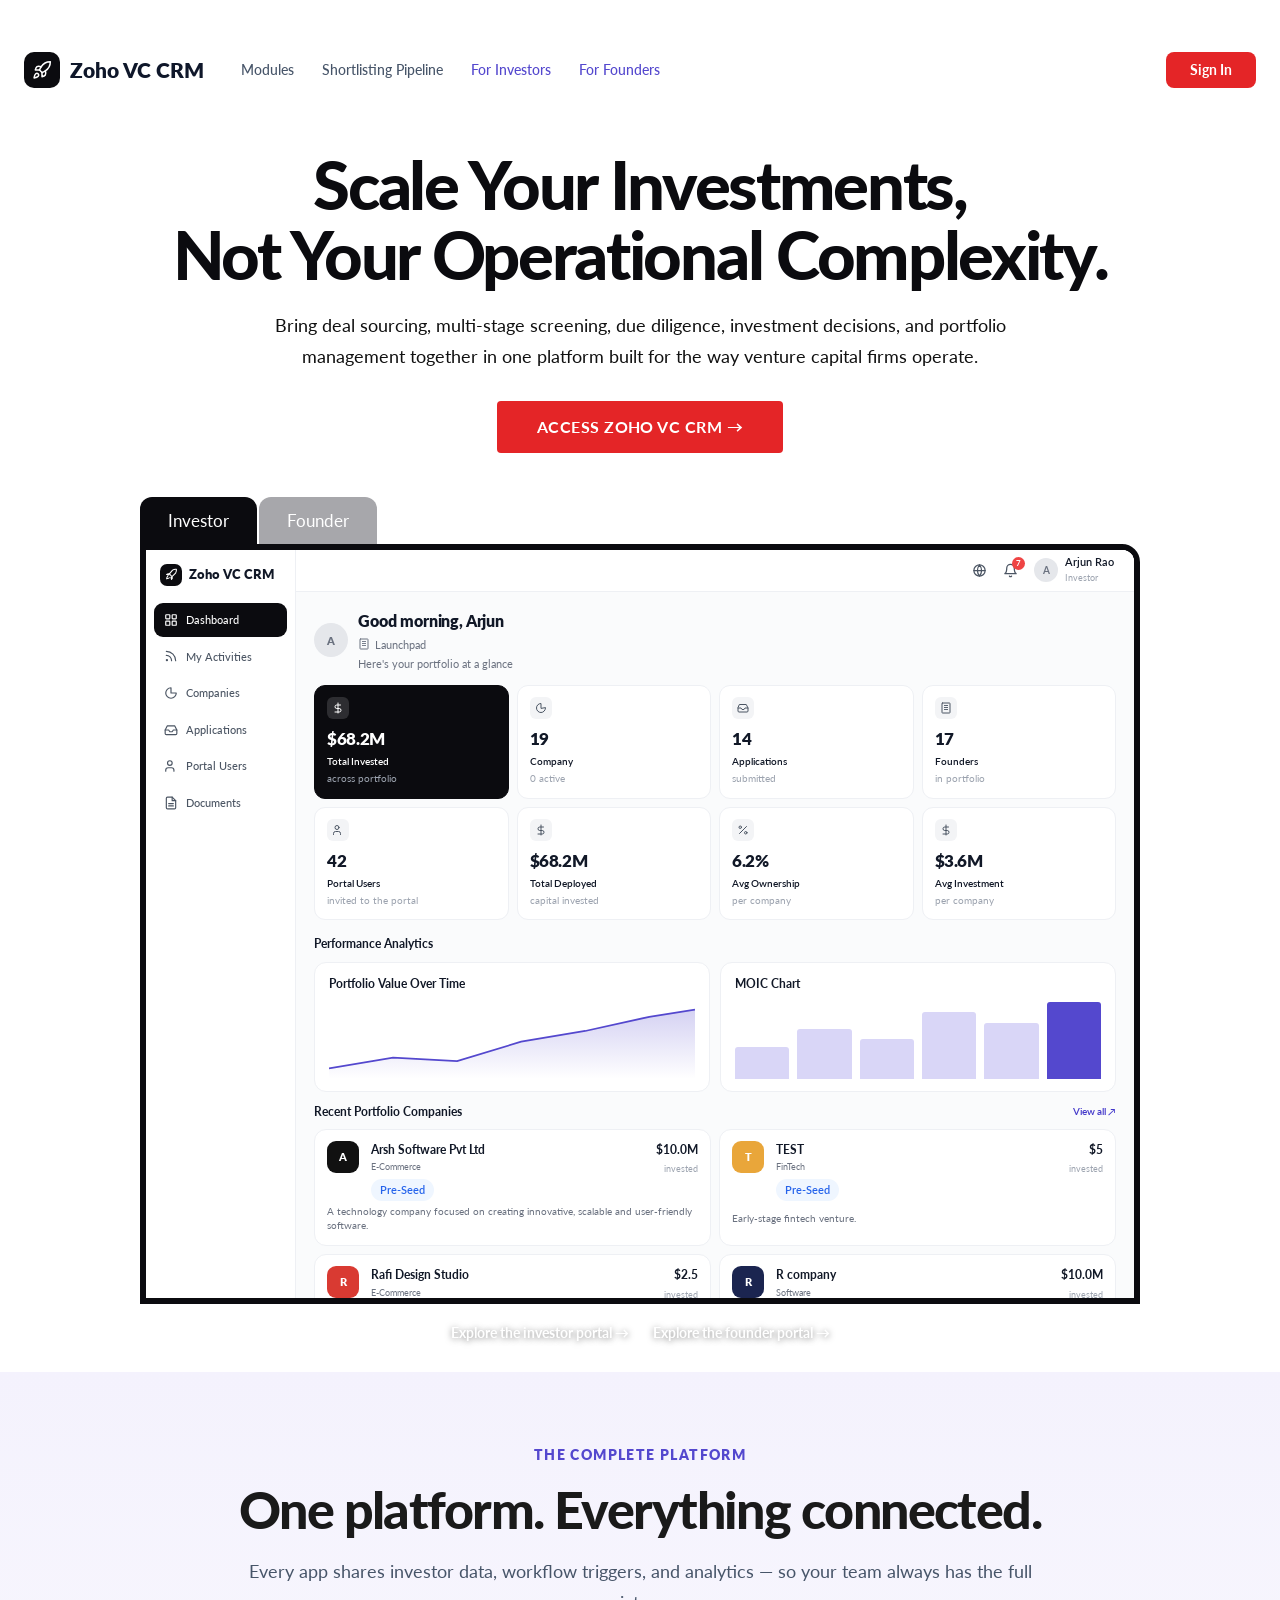
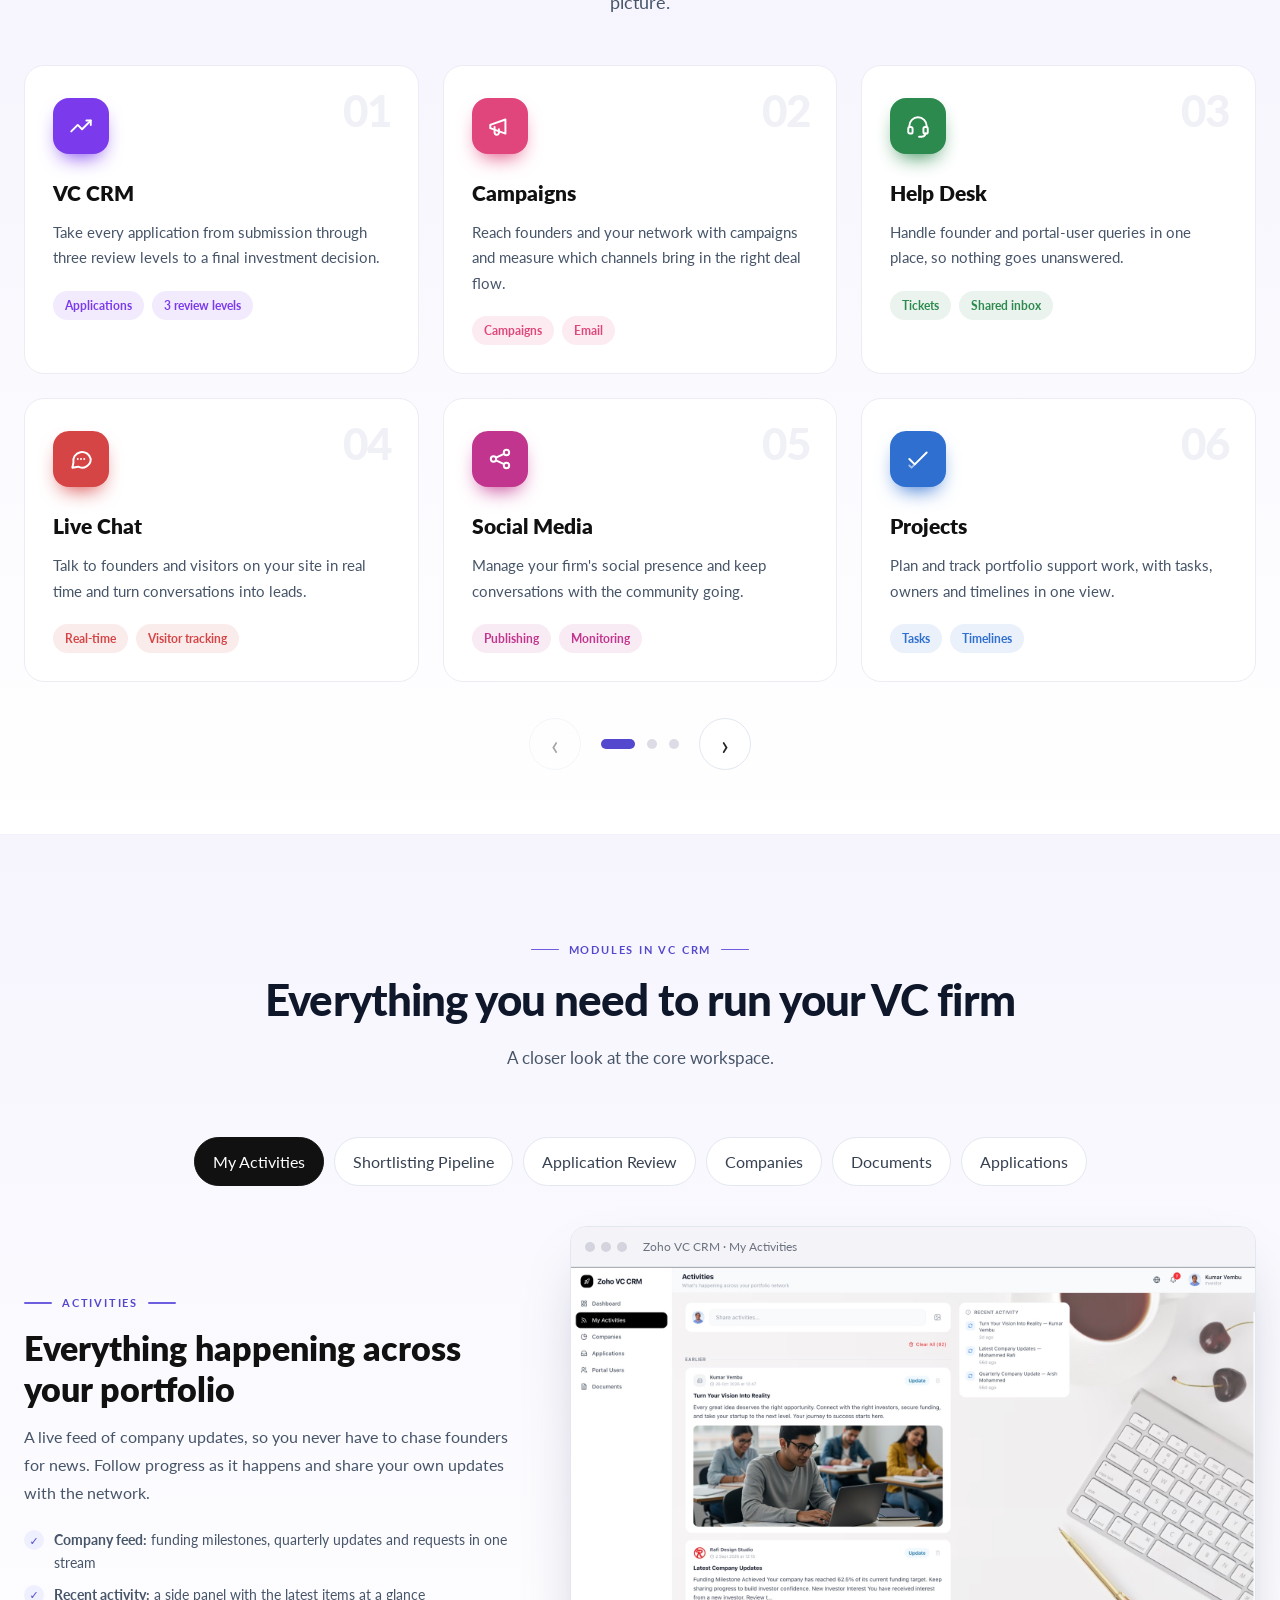
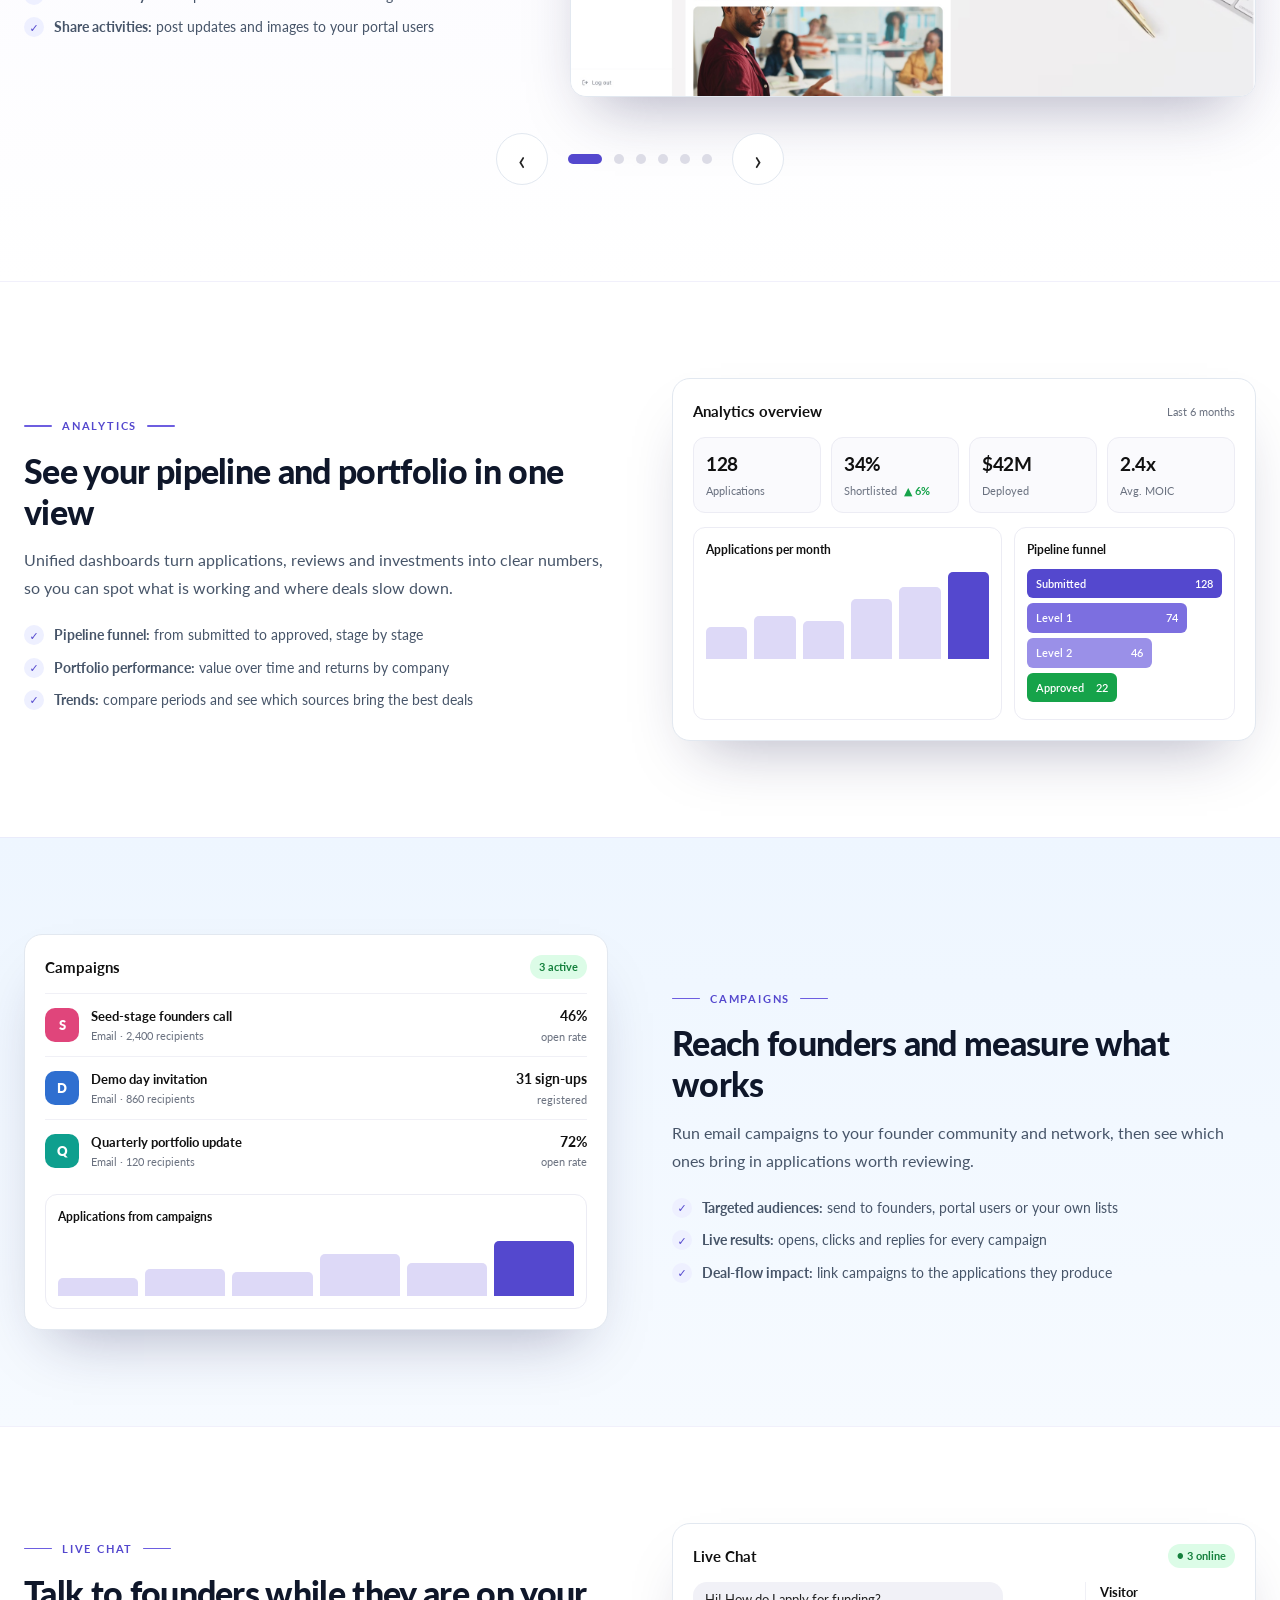
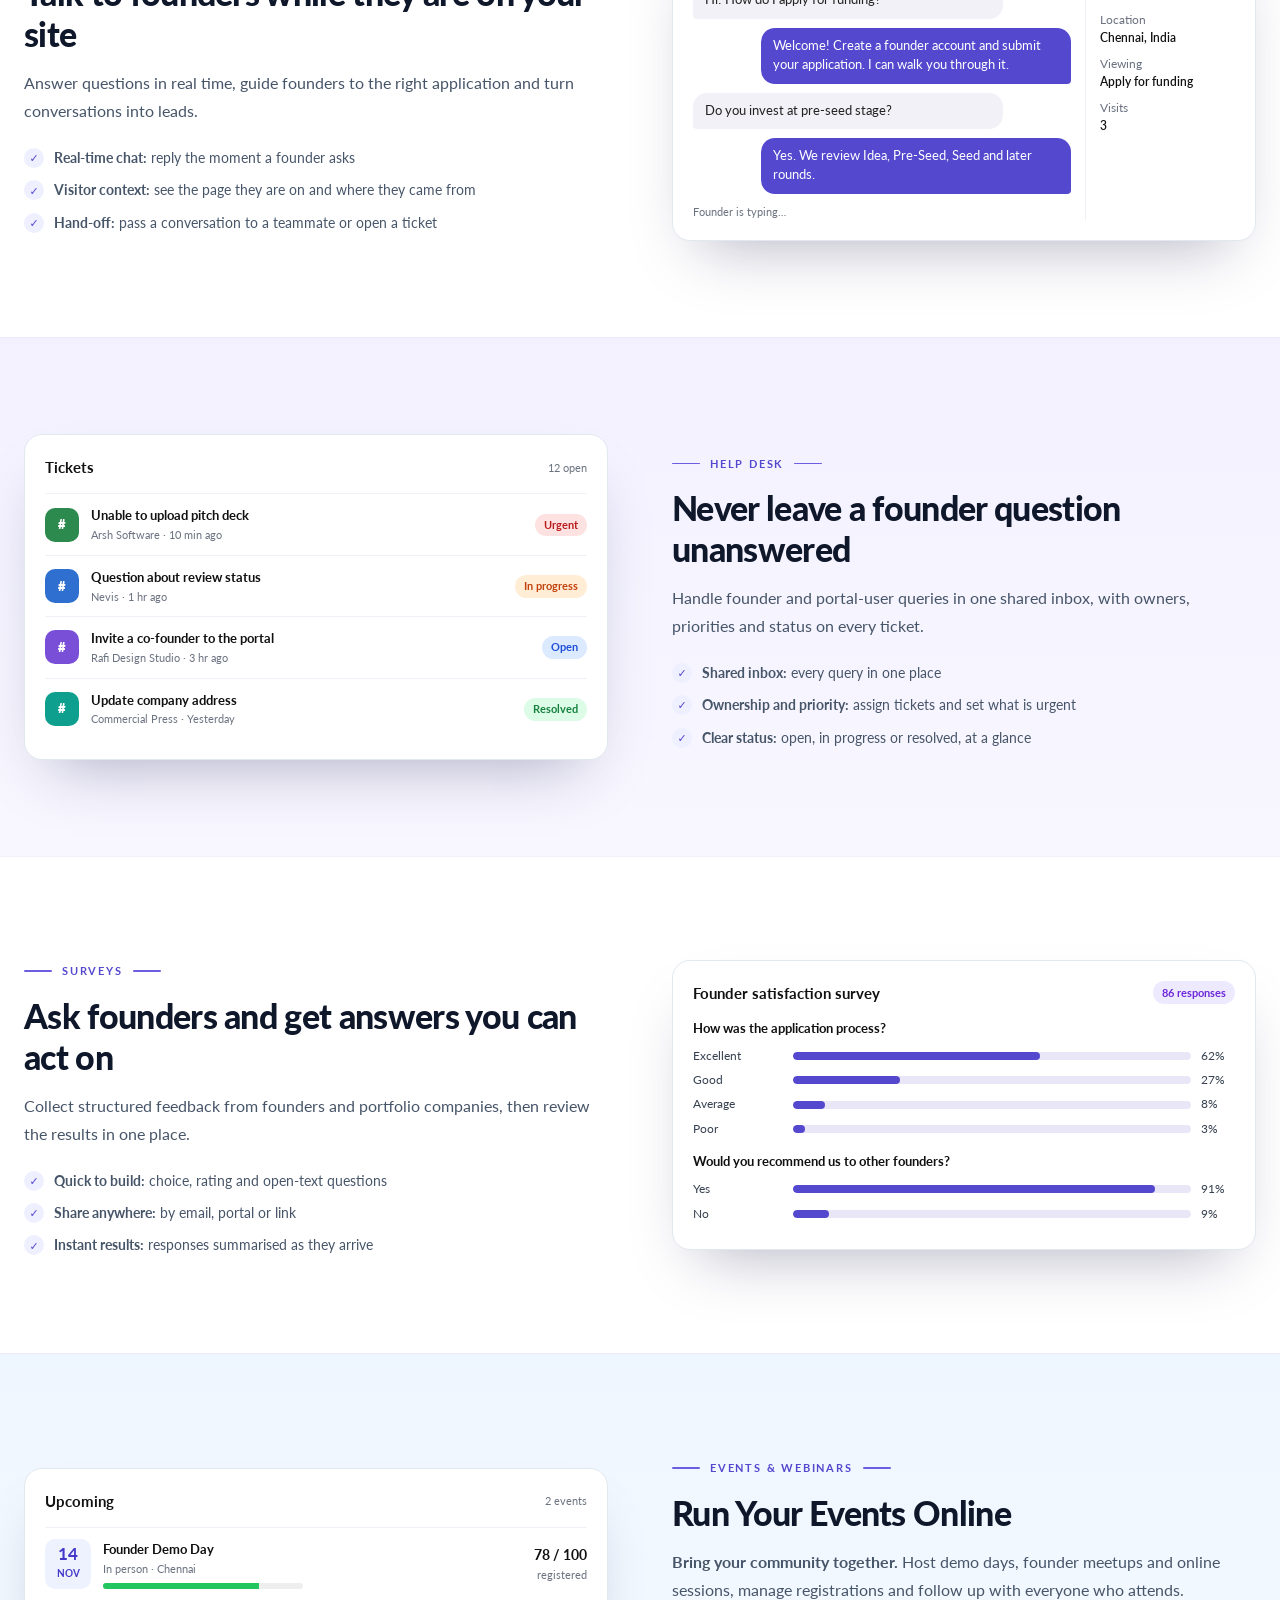
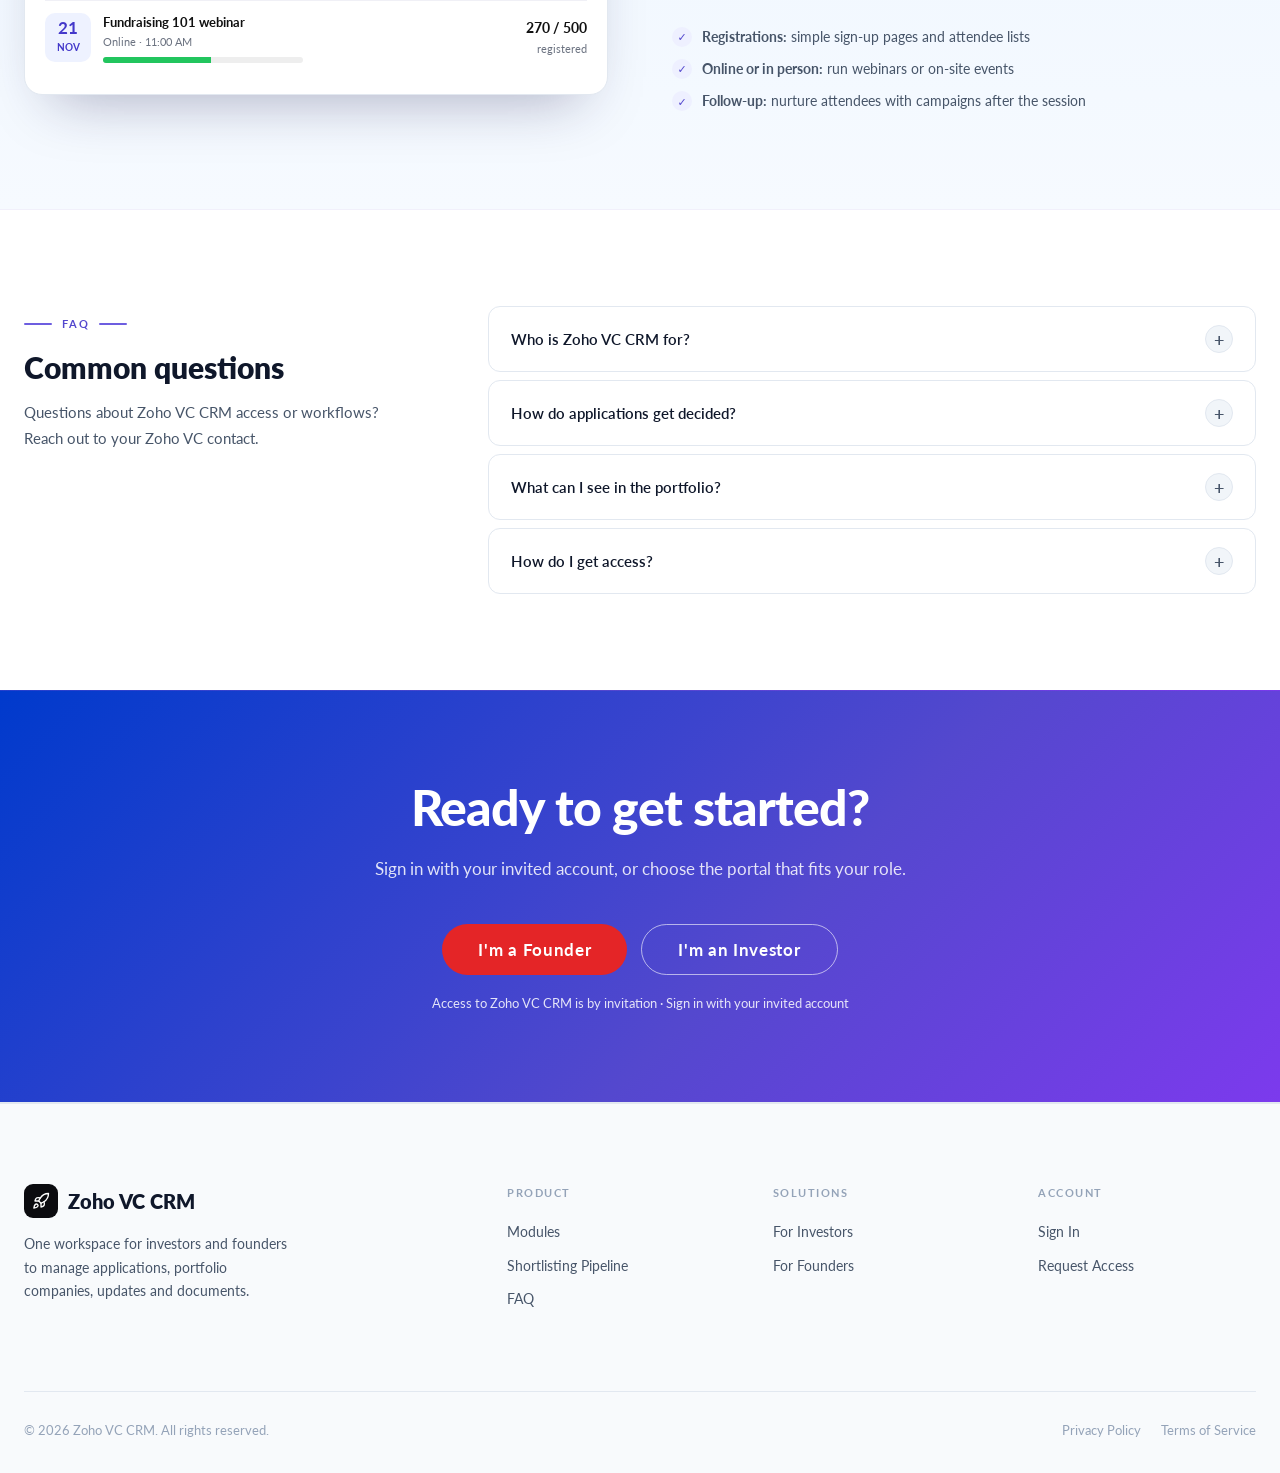
==== commit a0aa8b97: "Restore 'Bring your community together' in Events section Co-Authored-By: Claude Sonnet 5.5 <noreply" ====
--- a/index.html
+++ b/index.html
@@ -100,7 +100,7 @@
 <section id="live-chat" class="fx-sec section-py bg-white"><div class="container"><div class="split"><div data-animate><div class="eyebrow">Live Chat</div><h3>Talk to founders while they are on your site</h3><p class="lead">Answer questions in real time, guide founders to the right application and turn conversations into leads.</p><ul class="ticks"><li><span><b>Real-time chat:</b> reply the moment a founder asks</span></li><li><span><b>Visitor context:</b> see the page they are on and where they came from</span></li><li><span><b>Hand-off:</b> pass a conversation to a teammate or open a ticket</span></li></ul></div><div data-animate><div class="fx"><div class="fx-top"><b>Live Chat</b><span class="fx-pill g">● 3 online</span></div><div class="fx-chat"><div class="fx-msgs"><div class="fx-b in">Hi! How do I apply for funding?</div><div class="fx-b out">Welcome! Create a founder account and submit your application. I can walk you through it.</div><div class="fx-b in">Do you invest at pre-seed stage?</div><div class="fx-b out">Yes. We review Idea, Pre-Seed, Seed and later rounds.</div><div class="fx-typing">Founder is typing…</div></div><div class="fx-vis"><b>Visitor</b><p>Location<span>Chennai, India</span></p><p>Viewing<span>Apply for funding</span></p><p>Visits<span>3</span></p></div></div></div></div></div></div></section>
 <section id="help-desk" class="fx-sec section-py bg-light"><div class="container"><div class="split flip"><div data-animate><div class="eyebrow">Help Desk</div><h3>Never leave a founder question unanswered</h3><p class="lead">Handle founder and portal-user queries in one shared inbox, with owners, priorities and status on every ticket.</p><ul class="ticks"><li><span><b>Shared inbox:</b> every query in one place</span></li><li><span><b>Ownership and priority:</b> assign tickets and set what is urgent</span></li><li><span><b>Clear status:</b> open, in progress or resolved, at a glance</span></li></ul></div><div data-animate><div class="fx"><div class="fx-top"><b>Tickets</b><span>12 open</span></div><div class="fx-row"><span class="fx-av" style="background:#2D8A4E">#</span><div><div class="nm">Unable to upload pitch deck</div><div class="mt">Arsh Software · 10 min ago</div></div><div class="end"><b><span class="fx-pill r">Urgent</span></b></div></div><div class="fx-row"><span class="fx-av" style="background:#2F6FD0">#</span><div><div class="nm">Question about review status</div><div class="mt">Nevis · 1 hr ago</div></div><div class="end"><b><span class="fx-pill o">In progress</span></b></div></div><div class="fx-row"><span class="fx-av" style="background:#7A4FD8">#</span><div><div class="nm">Invite a co-founder to the portal</div><div class="mt">Rafi Design Studio · 3 hr ago</div></div><div class="end"><b><span class="fx-pill b">Open</span></b></div></div><div class="fx-row"><span class="fx-av" style="background:#0E9F8E">#</span><div><div class="nm">Update company address</div><div class="mt">Commercial Press · Yesterday</div></div><div class="end"><b><span class="fx-pill g">Resolved</span></b></div></div></div></div></div></div></section>
 <section id="surveys" class="fx-sec section-py bg-white"><div class="container"><div class="split"><div data-animate><div class="eyebrow">Surveys</div><h3>Ask founders and get answers you can act on</h3><p class="lead">Collect structured feedback from founders and portfolio companies, then review the results in one place.</p><ul class="ticks"><li><span><b>Quick to build:</b> choice, rating and open-text questions</span></li><li><span><b>Share anywhere:</b> by email, portal or link</span></li><li><span><b>Instant results:</b> responses summarised as they arrive</span></li></ul></div><div data-animate><div class="fx"><div class="fx-top"><b>Founder satisfaction survey</b><span class="fx-pill p">86 responses</span></div><div class="fx-q"><b>How was the application process?</b><div class="fx-res"><span>Excellent</span><i style="--w:62%"></i><span>62%</span></div><div class="fx-res"><span>Good</span><i style="--w:27%"></i><span>27%</span></div><div class="fx-res"><span>Average</span><i style="--w:8%"></i><span>8%</span></div><div class="fx-res"><span>Poor</span><i style="--w:3%"></i><span>3%</span></div></div><div class="fx-q" style="margin-bottom:0"><b>Would you recommend us to other founders?</b><div class="fx-res"><span>Yes</span><i style="--w:91%"></i><span>91%</span></div><div class="fx-res"><span>No</span><i style="--w:9%"></i><span>9%</span></div></div></div></div></div></div></section>
-<section id="events" class="fx-sec section-py bg-light"><div class="container"><div class="split flip"><div data-animate><div class="eyebrow">Events &amp; Webinars</div><h3>Run Your Events Online</h3><p class="lead">Host demo days, founder meetups and online sessions, manage registrations and follow up with everyone who attends.</p><ul class="ticks"><li><span><b>Registrations:</b> simple sign-up pages and attendee lists</span></li><li><span><b>Online or in person:</b> run webinars or on-site events</span></li><li><span><b>Follow-up:</b> nurture attendees with campaigns after the session</span></li></ul></div><div data-animate><div class="fx"><div class="fx-top"><b>Upcoming</b><span>2 events</span></div><div class="fx-row"><div class="fx-date"><b>14</b><small>Nov</small></div><div><div class="nm">Founder Demo Day</div><div class="mt">In person · Chennai</div><div class="fx-prog" style="width:200px"><i style="width:78%"></i></div></div><div class="end"><b>78 / 100</b>registered</div></div><div class="fx-row"><div class="fx-date"><b>21</b><small>Nov</small></div><div><div class="nm">Fundraising 101 webinar</div><div class="mt">Online · 11:00 AM</div><div class="fx-prog" style="width:200px"><i style="width:54%"></i></div></div><div class="end"><b>270 / 500</b>registered</div></div></div></div></div></div></section>
+<section id="events" class="fx-sec section-py bg-light"><div class="container"><div class="split flip"><div data-animate><div class="eyebrow">Events &amp; Webinars</div><h3>Run Your Events Online</h3><p class="lead"><b>Bring your community together.</b> Host demo days, founder meetups and online sessions, manage registrations and follow up with everyone who attends.</p><ul class="ticks"><li><span><b>Registrations:</b> simple sign-up pages and attendee lists</span></li><li><span><b>Online or in person:</b> run webinars or on-site events</span></li><li><span><b>Follow-up:</b> nurture attendees with campaigns after the session</span></li></ul></div><div data-animate><div class="fx"><div class="fx-top"><b>Upcoming</b><span>2 events</span></div><div class="fx-row"><div class="fx-date"><b>14</b><small>Nov</small></div><div><div class="nm">Founder Demo Day</div><div class="mt">In person · Chennai</div><div class="fx-prog" style="width:200px"><i style="width:78%"></i></div></div><div class="end"><b>78 / 100</b>registered</div></div><div class="fx-row"><div class="fx-date"><b>21</b><small>Nov</small></div><div><div class="nm">Fundraising 101 webinar</div><div class="mt">Online · 11:00 AM</div><div class="fx-prog" style="width:200px"><i style="width:54%"></i></div></div><div class="end"><b>270 / 500</b>registered</div></div></div></div></div></div></section>
 <section id="faq" class="section-py bg-white"><div class="container"><div class="faq-layout">
   <div data-animate><div class="eyebrow">FAQ</div><h2 class="faq-side-title">Common questions</h2><p class="faq-side-desc">Questions about Zoho VC CRM access or workflows? Reach out to your Zoho VC contact.</p></div>
   <div class="faq-list" data-animate><div class="faq-item"><div class="faq-q">Who is Zoho VC CRM for?<span class="faq-toggle">+</span></div><div class="faq-a"><p>Investors use it to review applications, manage portfolio companies and follow activity. Founders use the portal to submit applications and keep investors informed.</p></div></div><div class="faq-item"><div class="faq-q">How do applications get decided?<span class="faq-toggle">+</span></div><div class="faq-a"><p>Each application moves through Level 1 Initial Screening, Level 2 Detailed Review and Level 3 Final Shortlist. Once all three levels are cleared it is ready for a final decision — approved or rejected.</p></div></div><div class="faq-item"><div class="faq-q">What can I see in the portfolio?<span class="faq-toggle">+</span></div><div class="faq-a"><p>For each company: industry, stage, status, amount invested, ownership % and location, in list or grid view.</p></div></div><div class="faq-item"><div class="faq-q">How do I get access?<span class="faq-toggle">+</span></div><div class="faq-a"><p>Zoho VC CRM is invite-only. Founders and users are invited to the portal and sign in with their invited account.</p></div></div></div></div></div></section>
